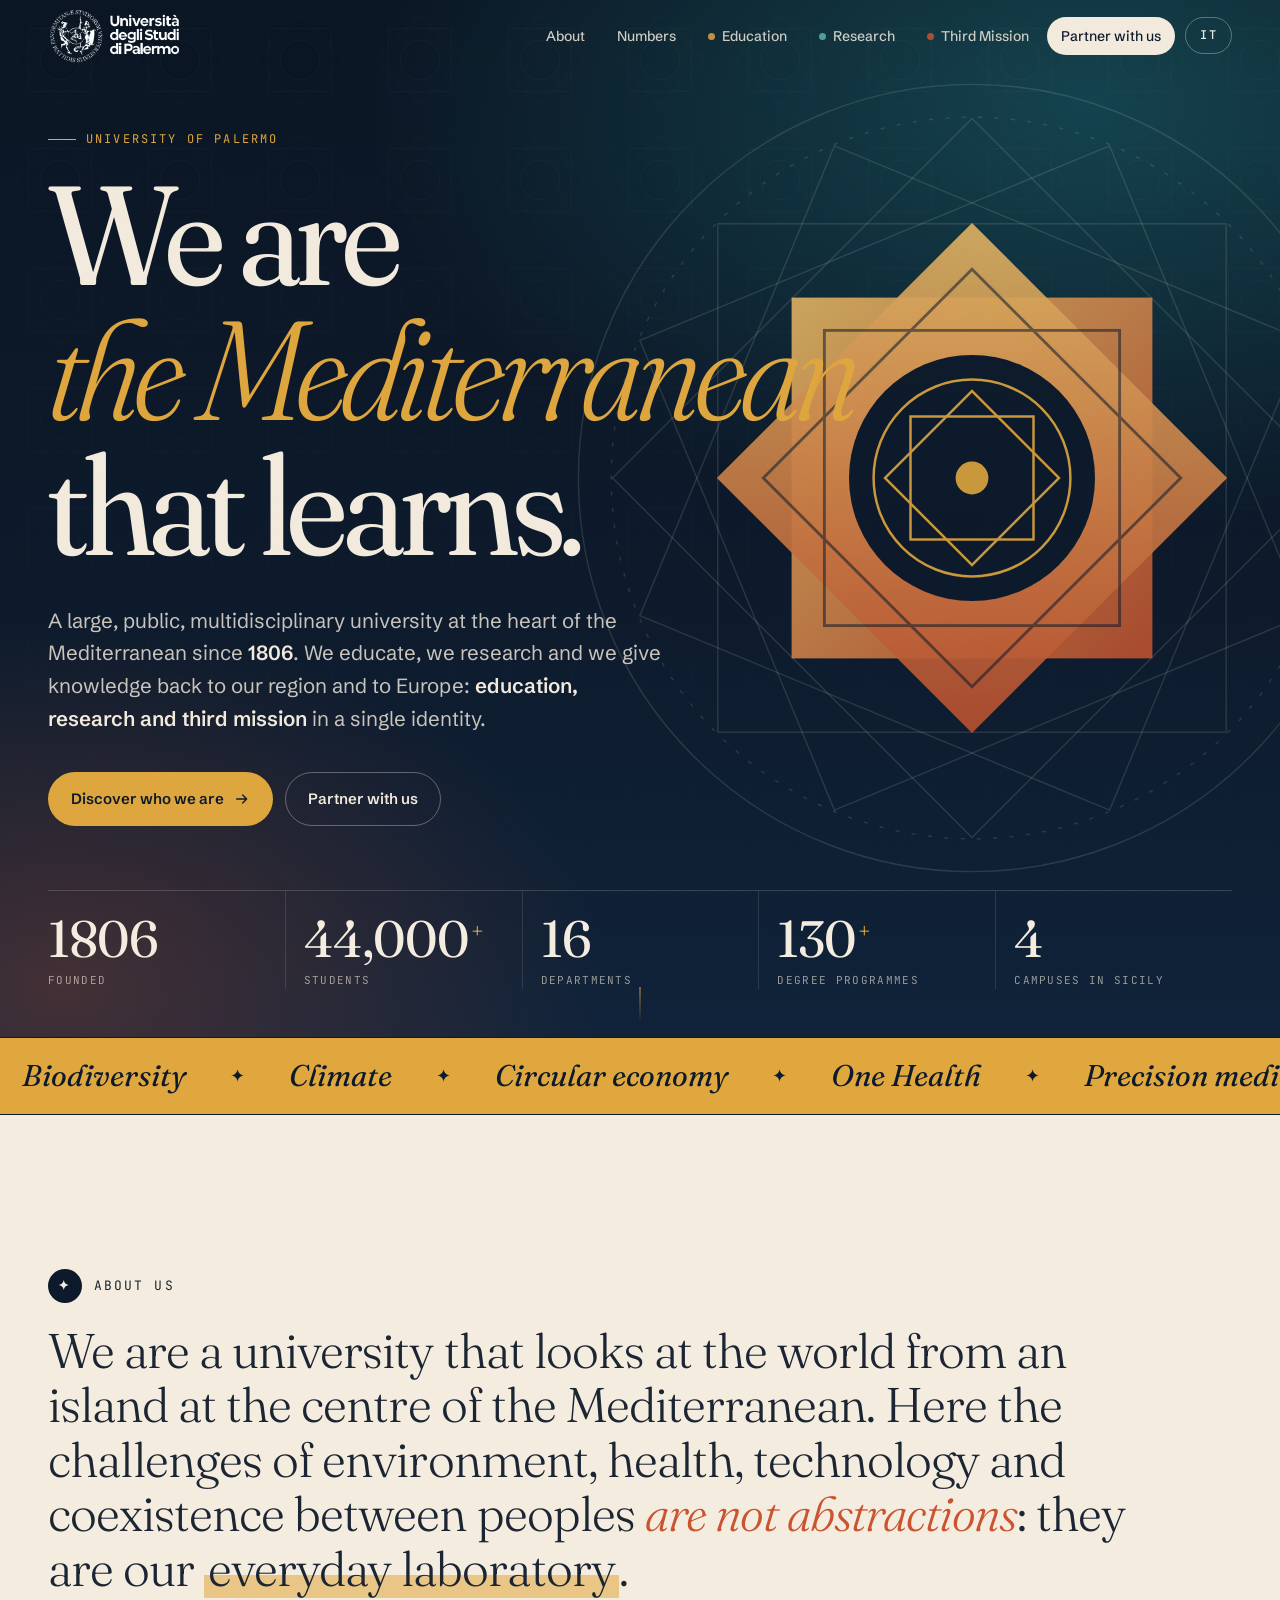
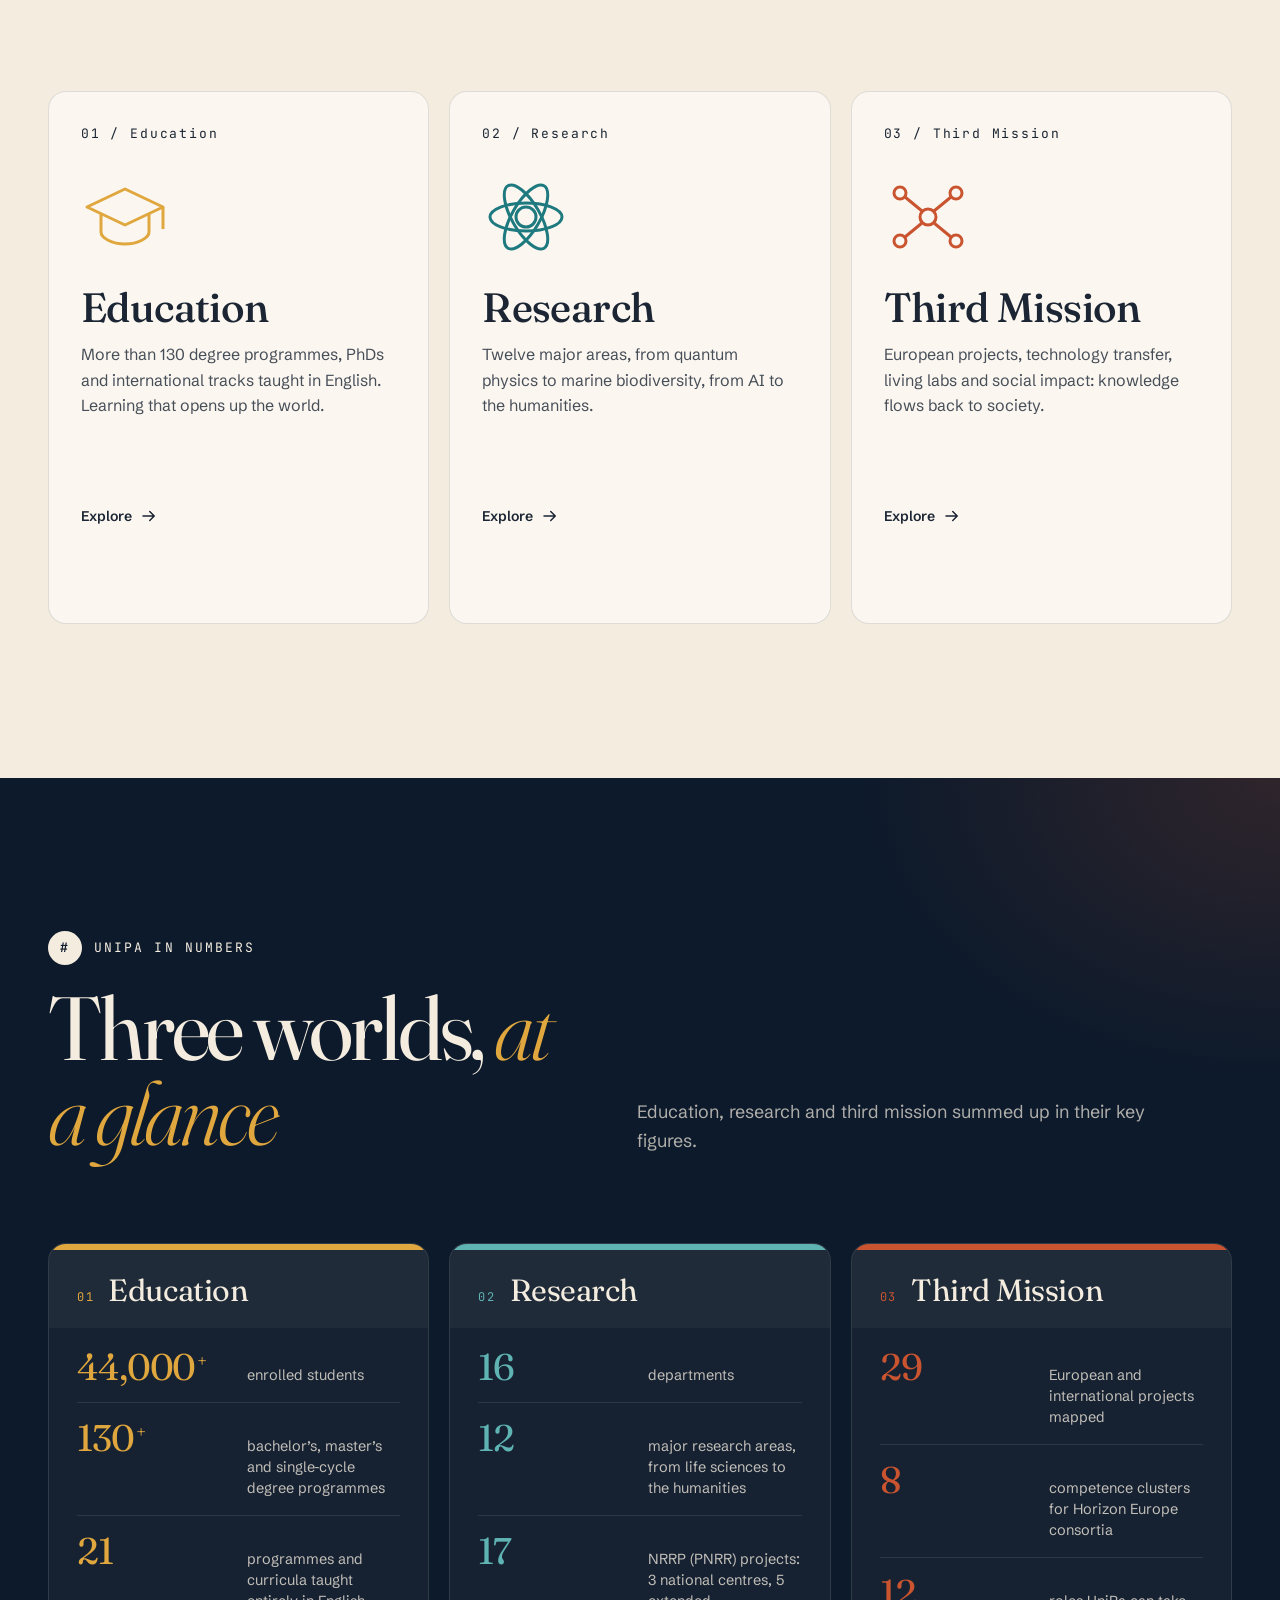
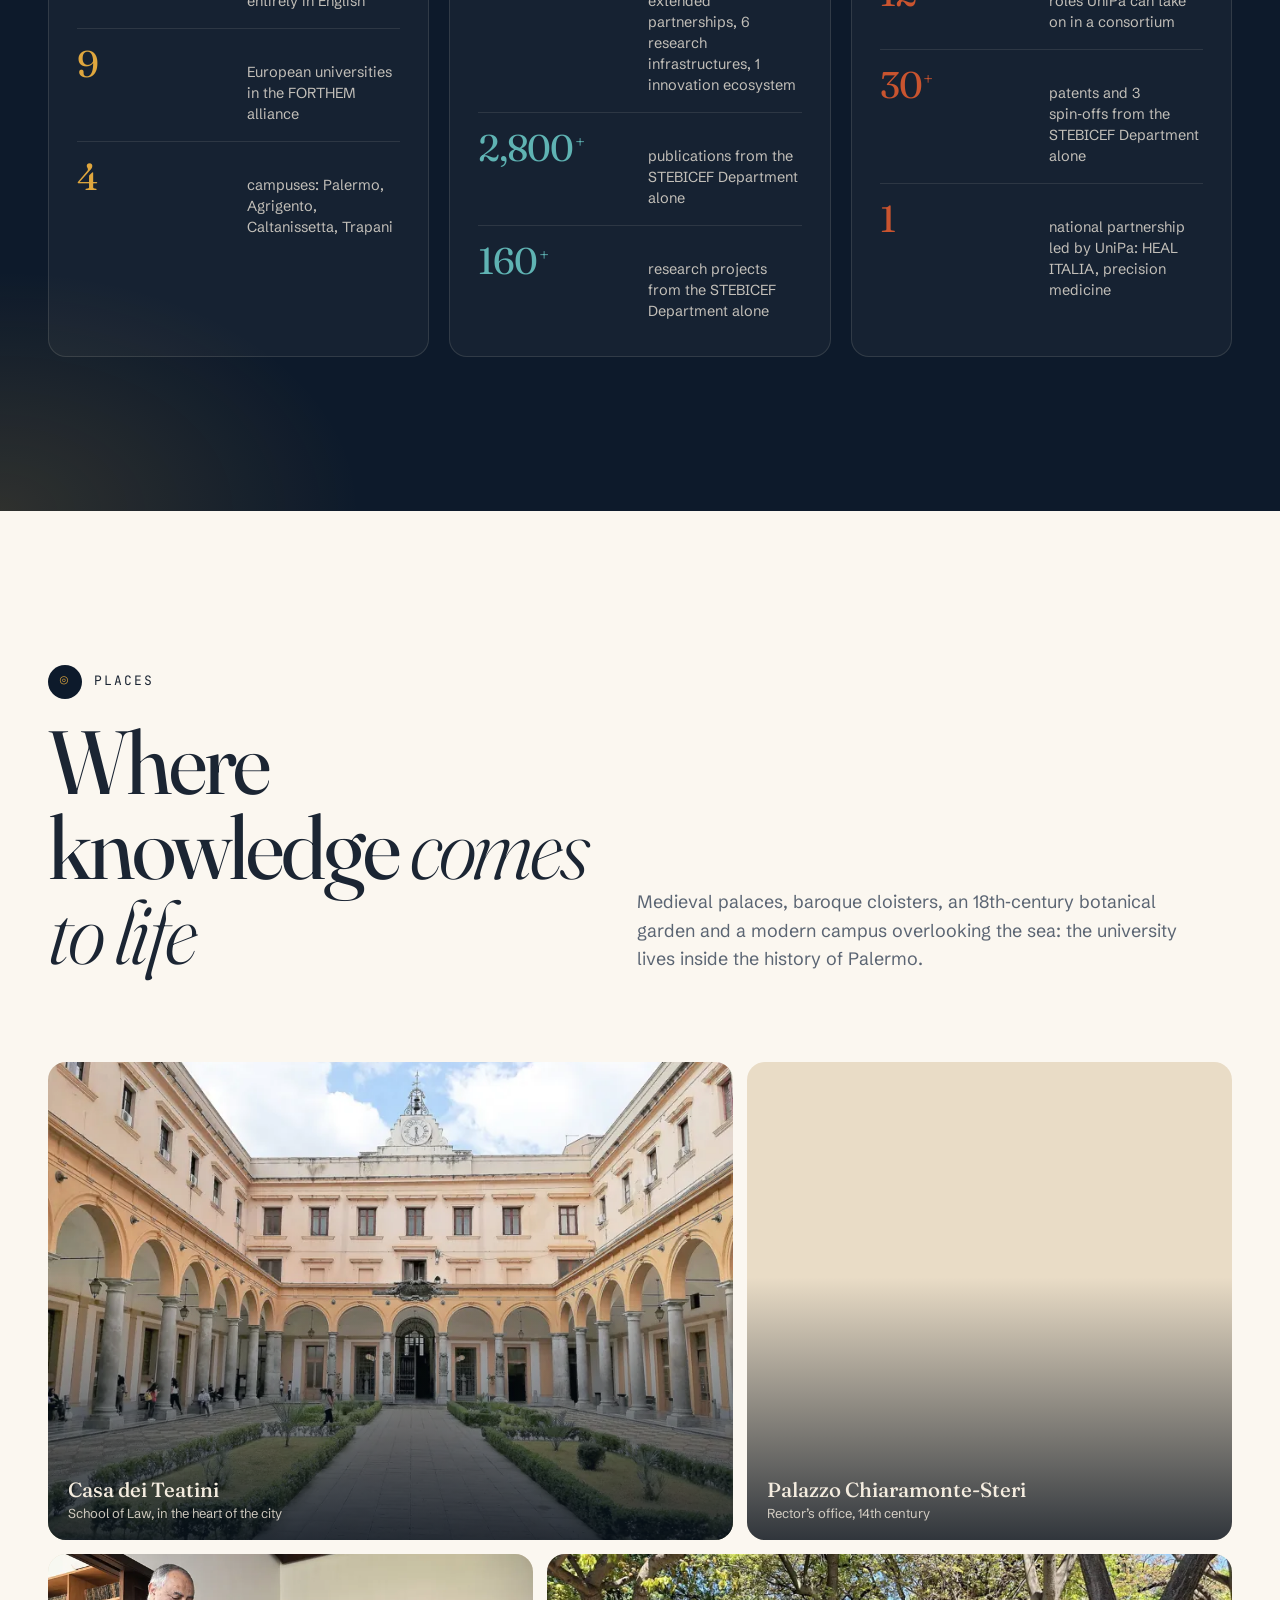
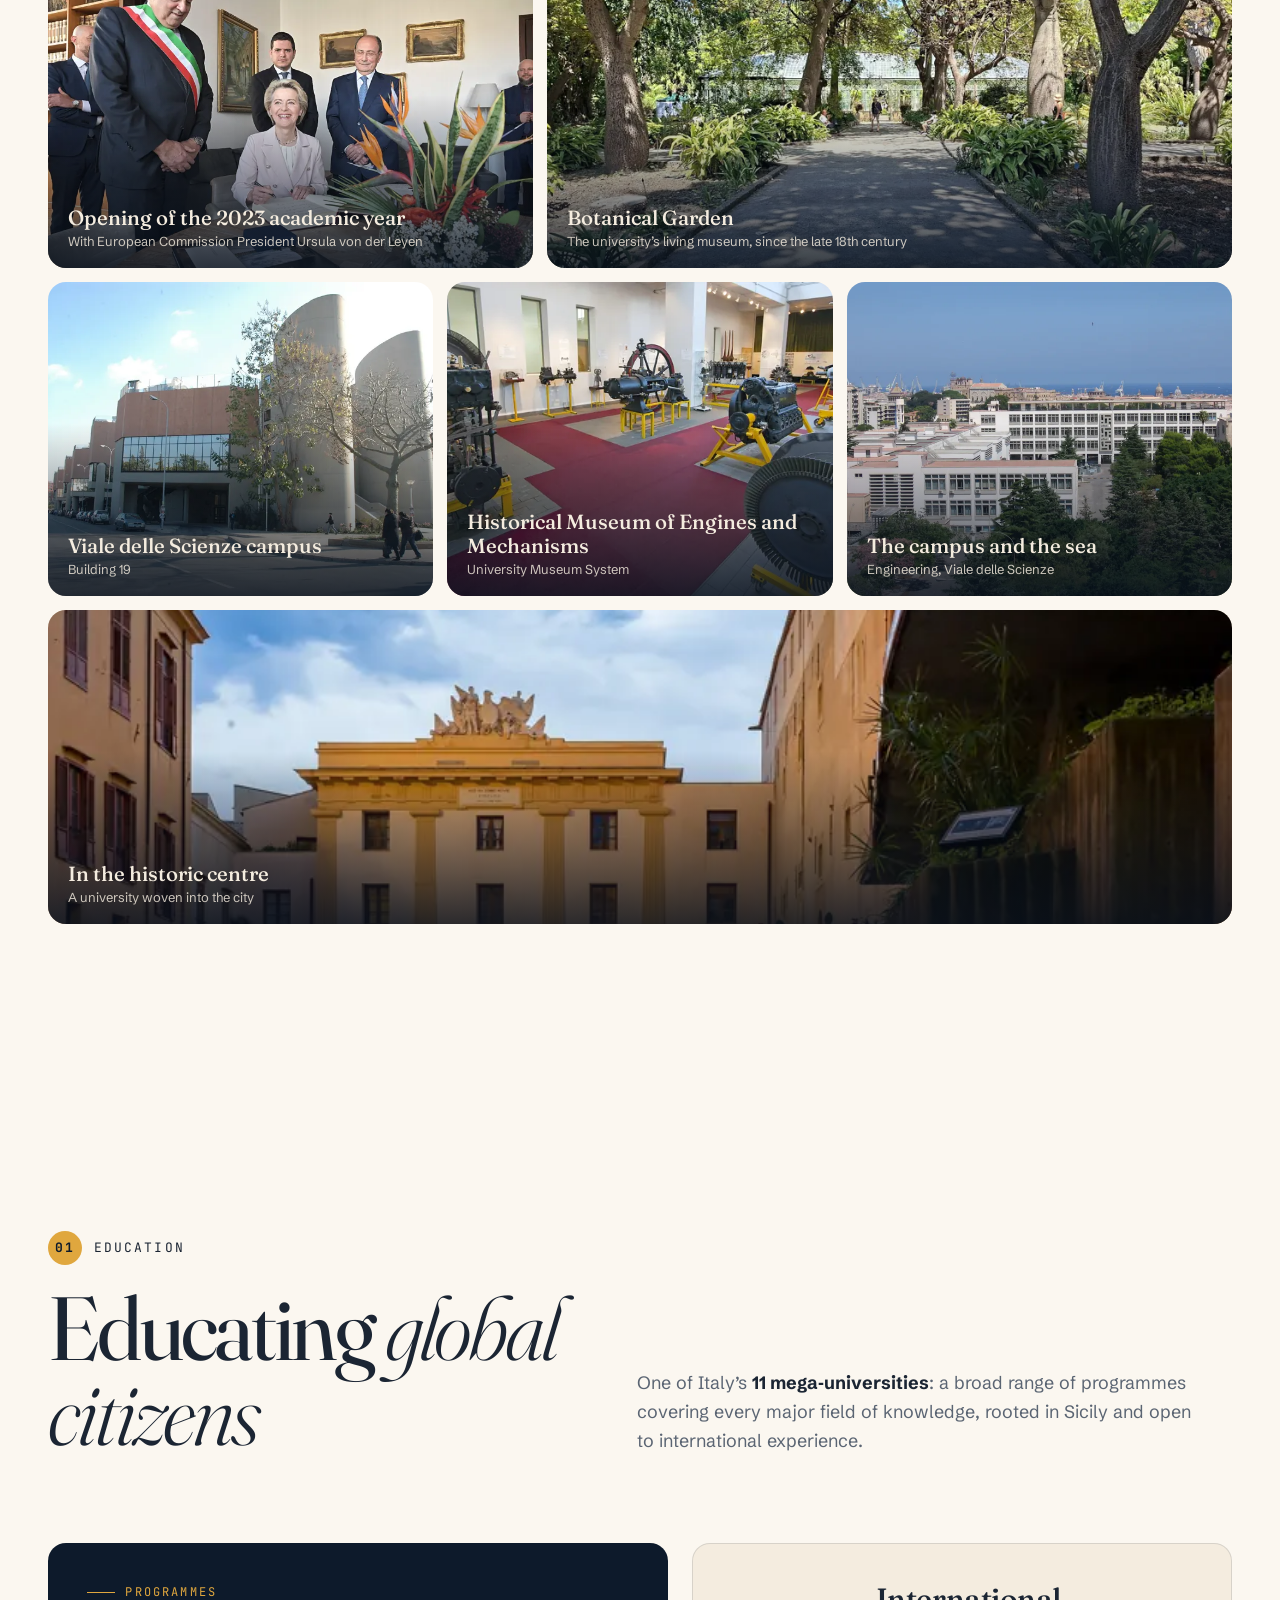
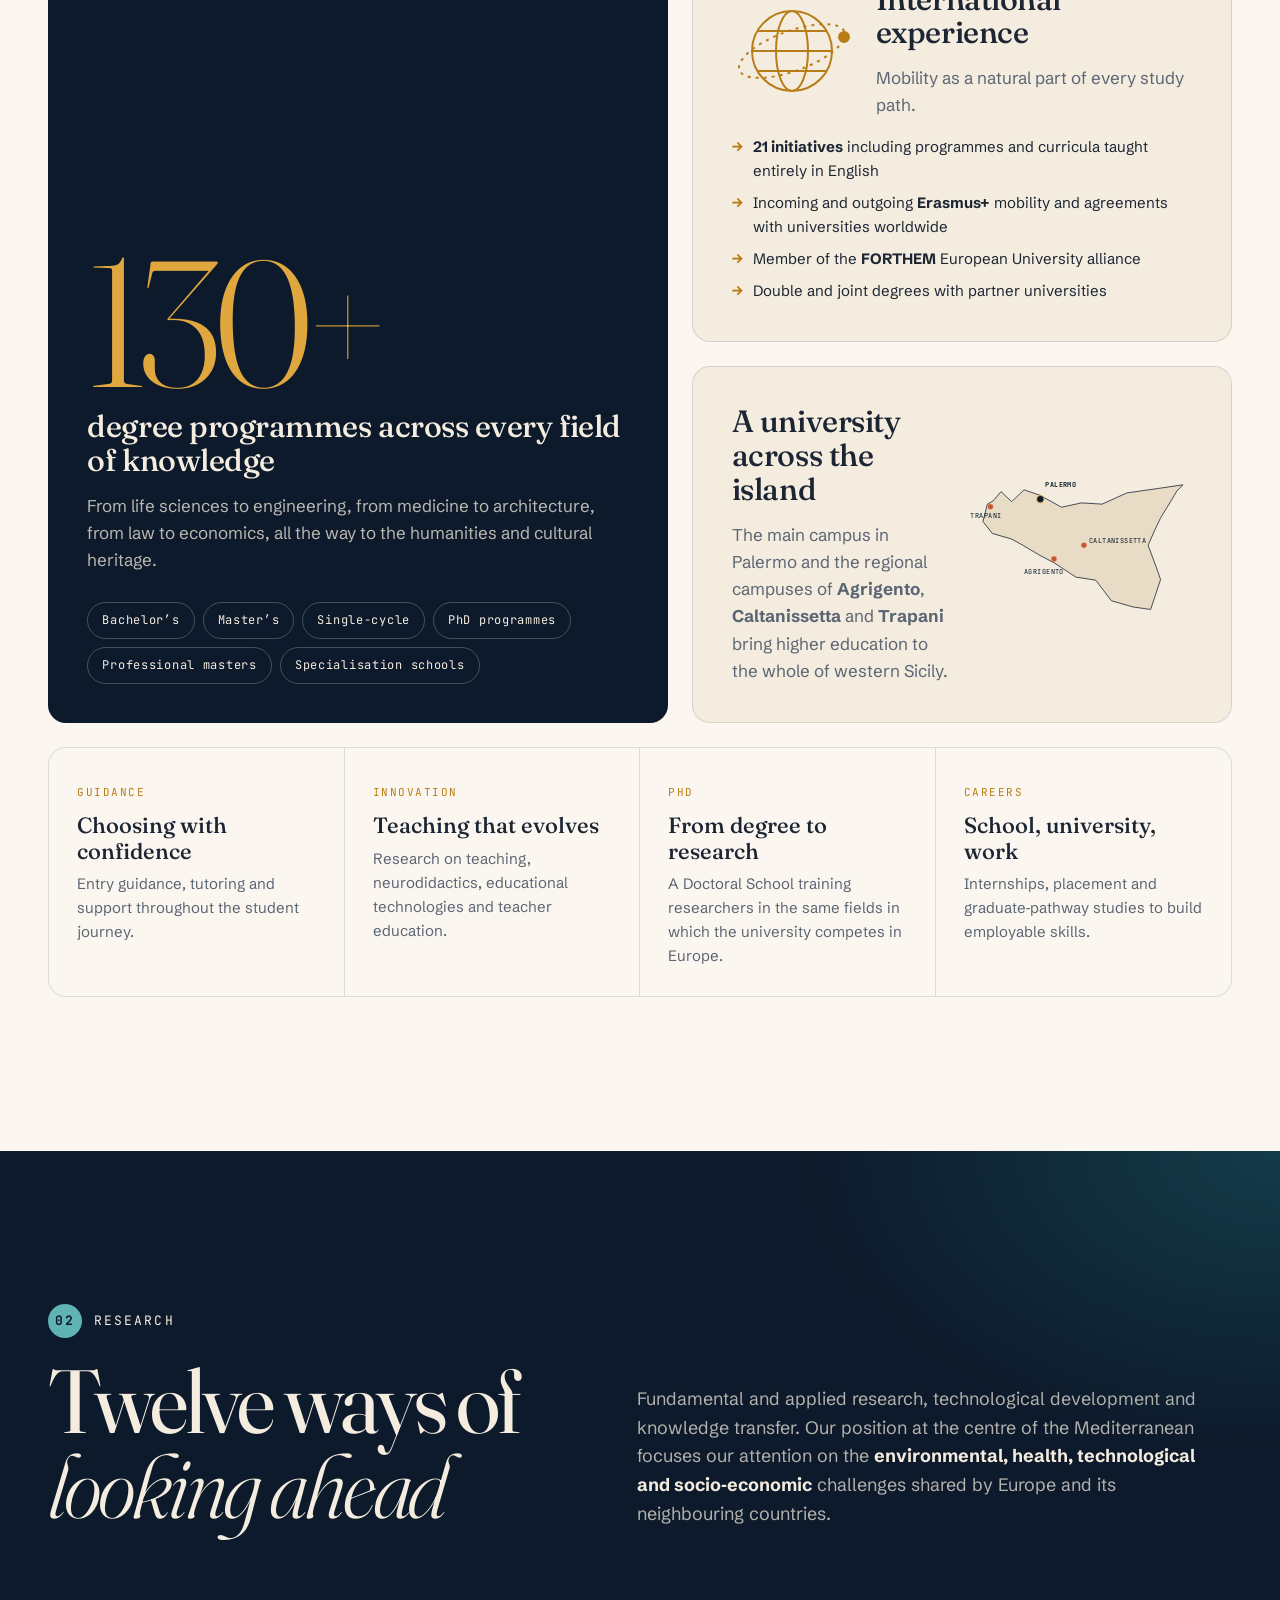
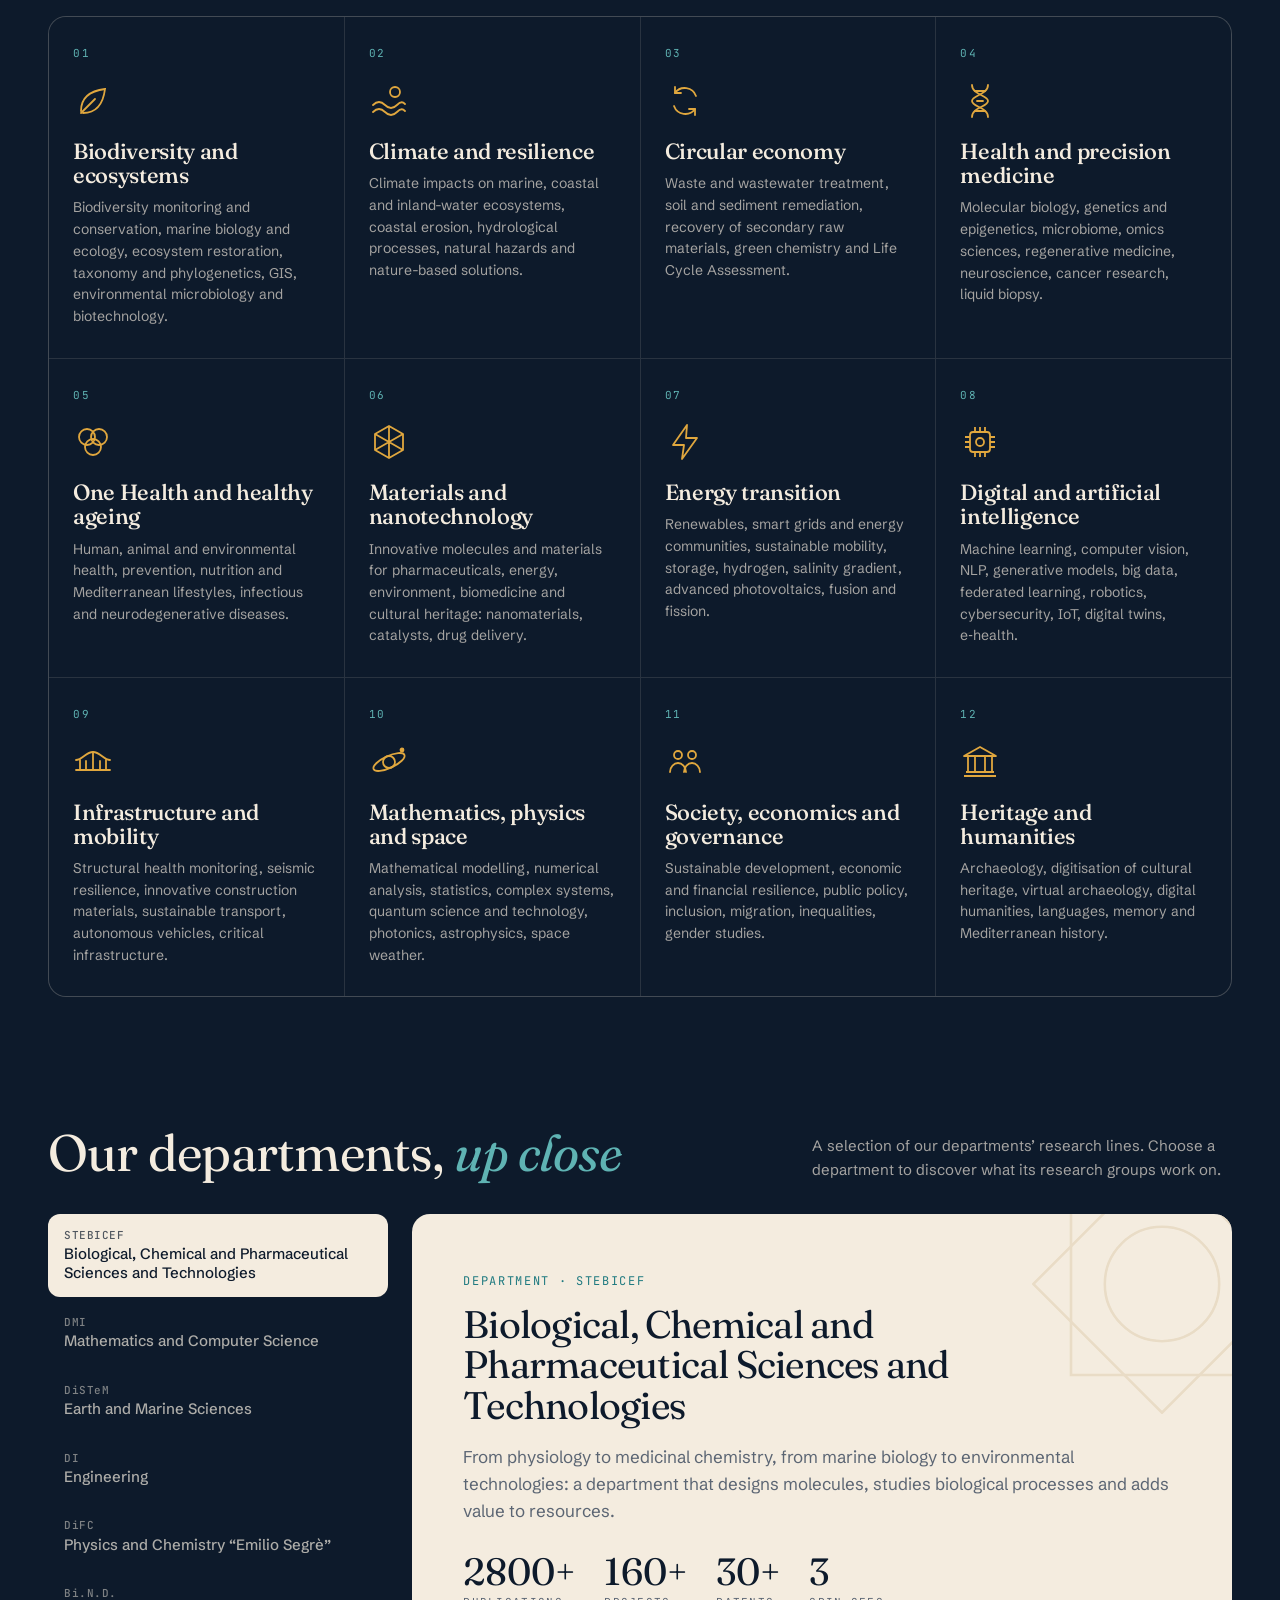
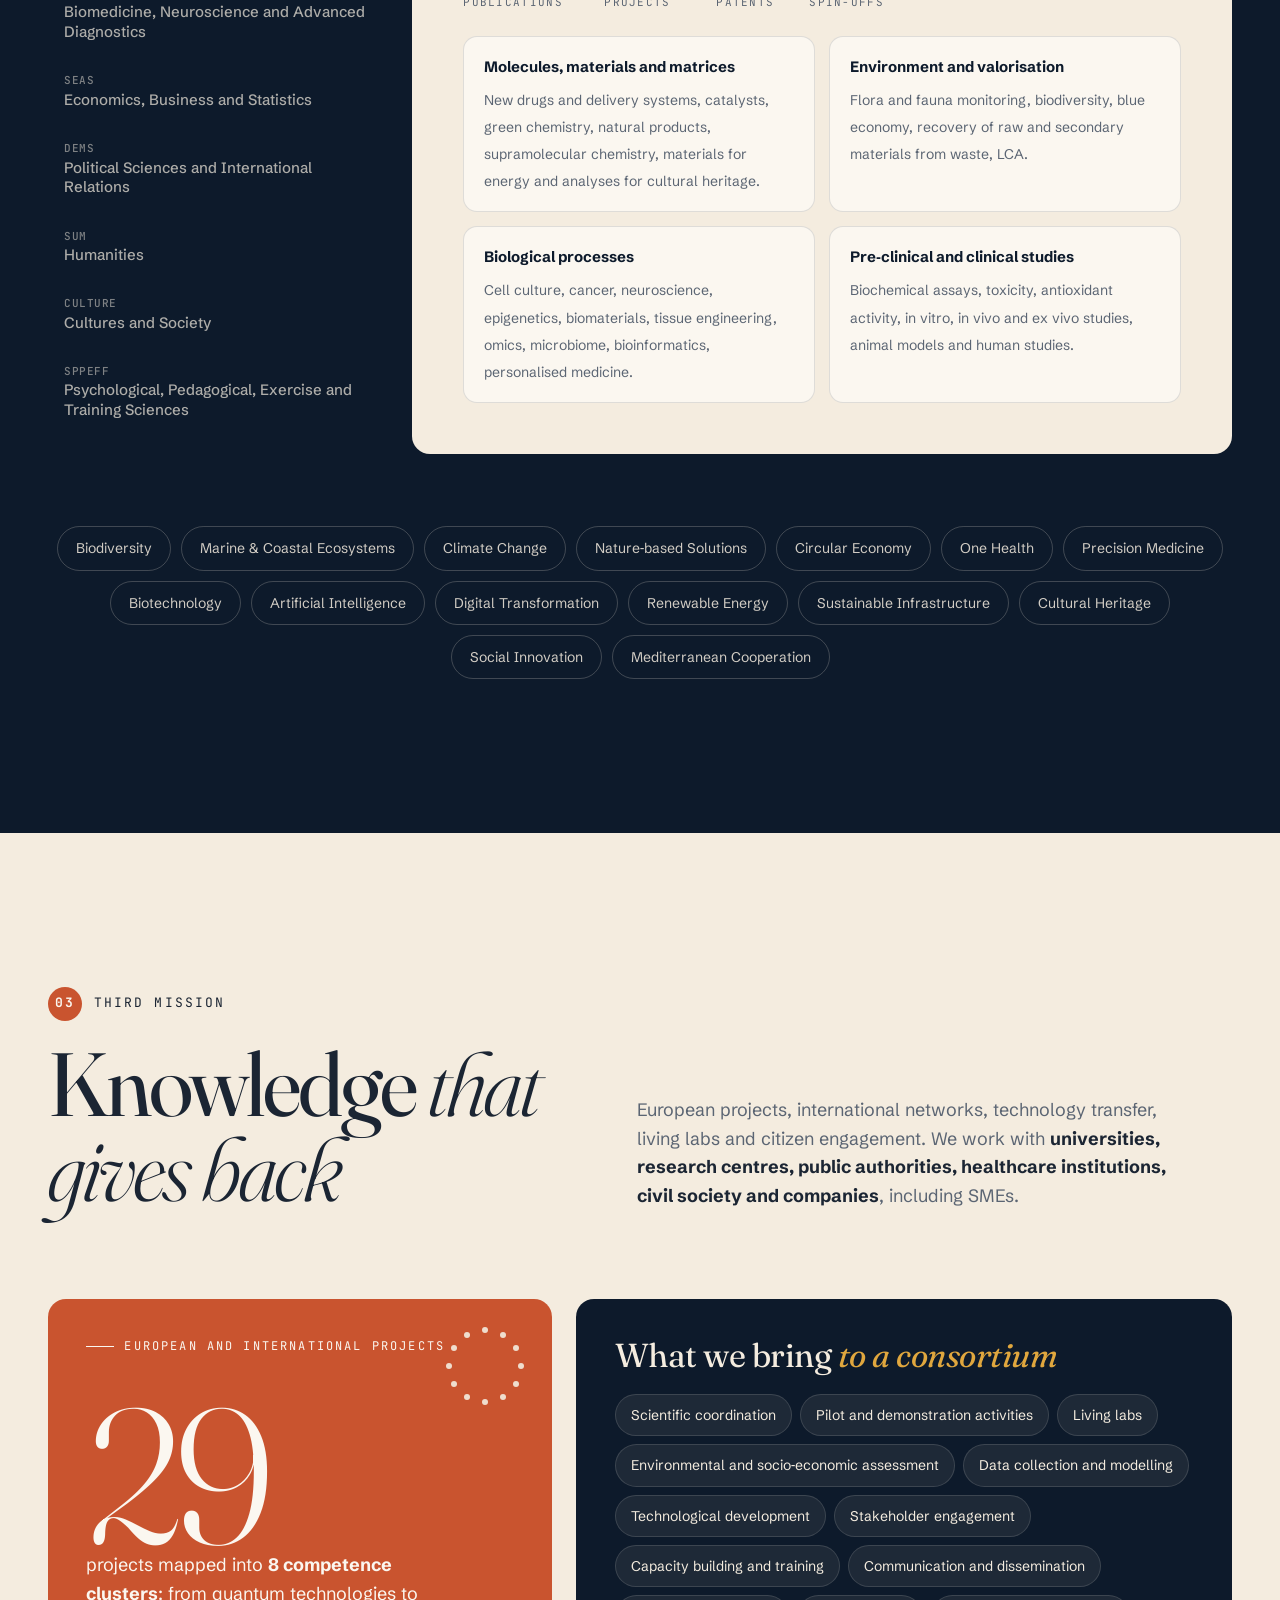
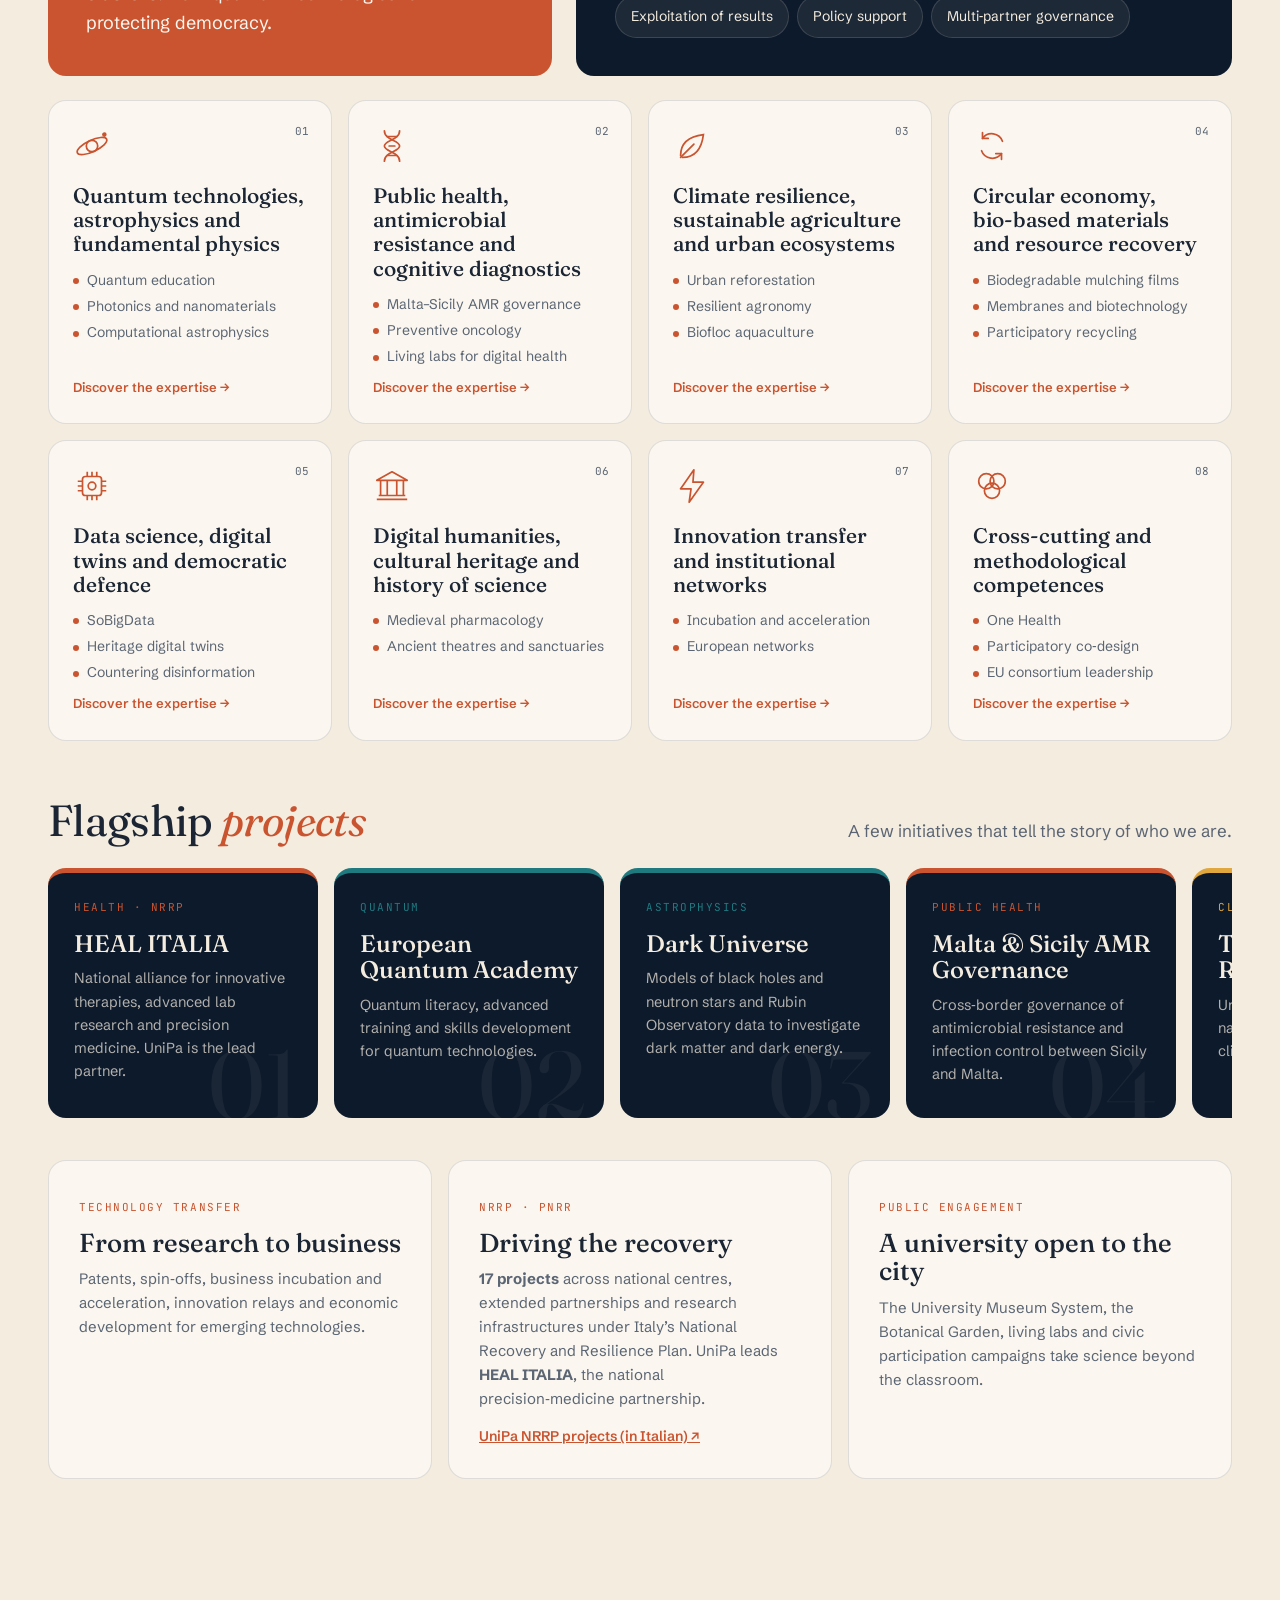
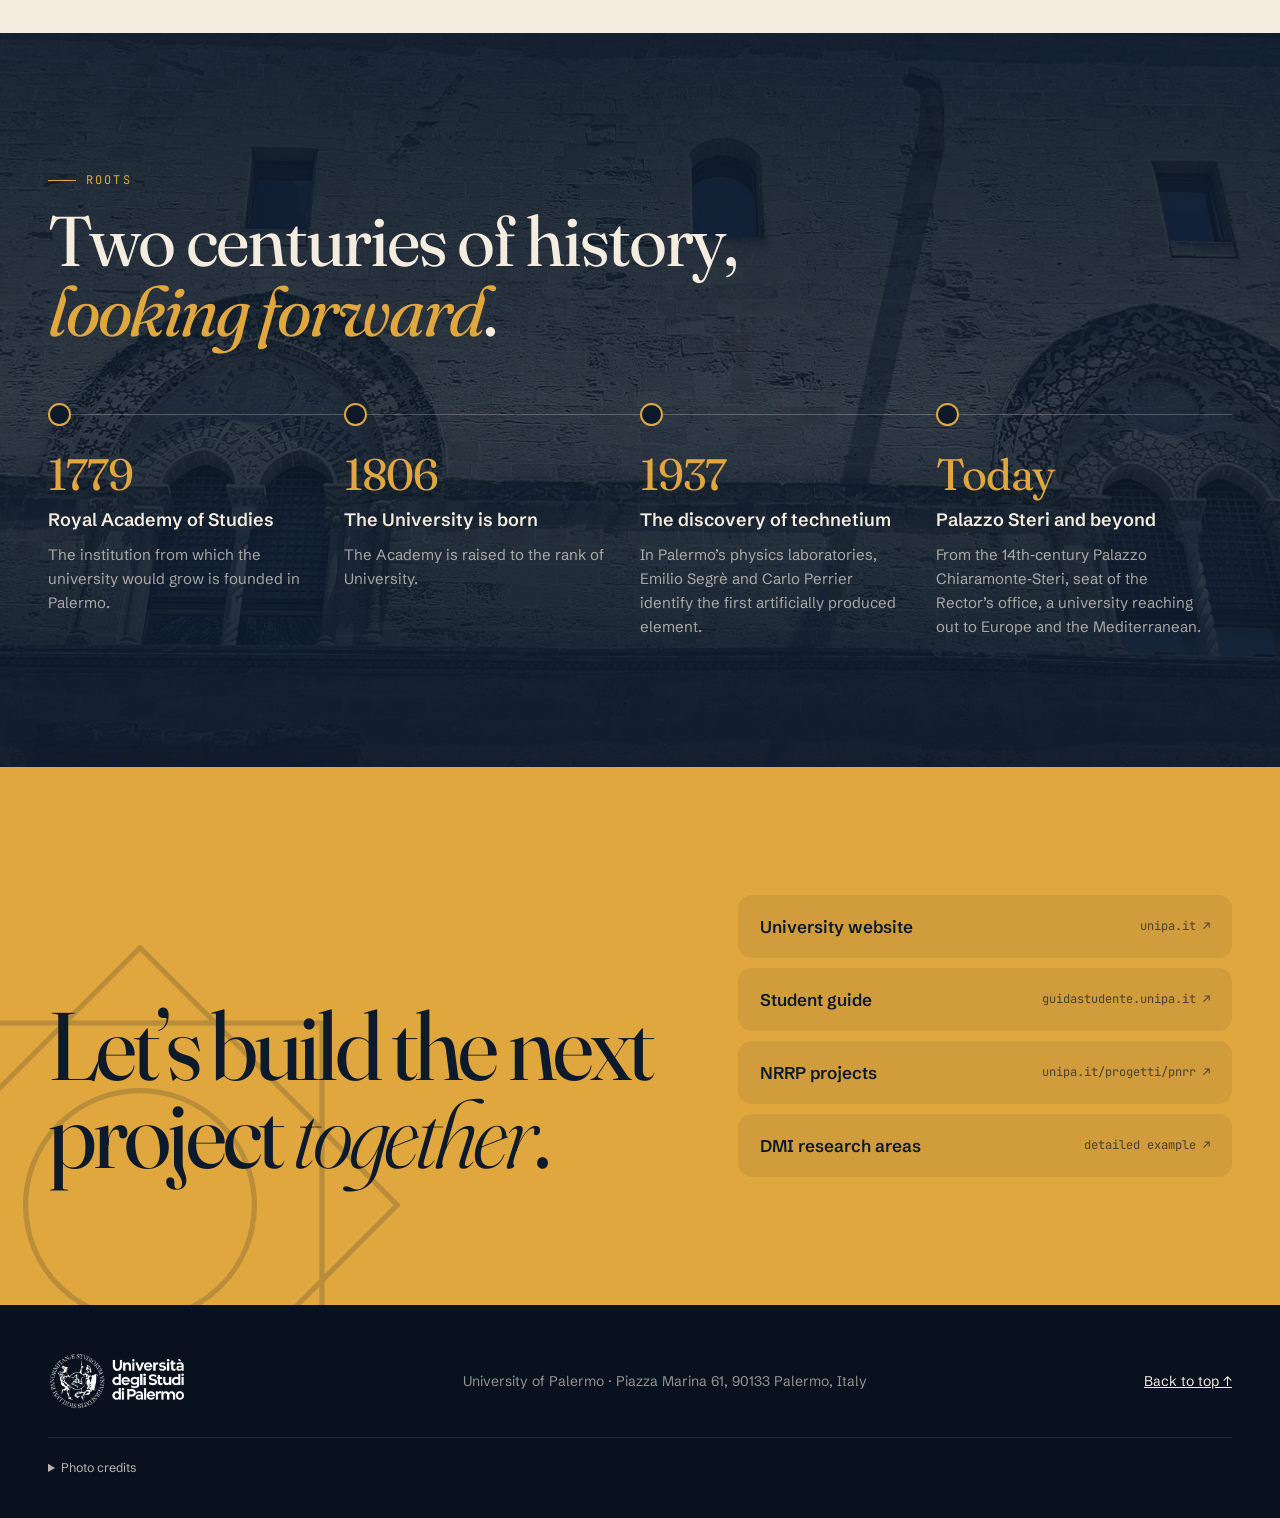
==== en/index.html @ d85ef5d5 "Galleria fotografica dei luoghi dell'ateneo (IT/EN) con crediti Co-Authored-By: Claude Opus 5.5 <nor" ====
<!DOCTYPE html>
<html lang="en">
<head>
  <meta charset="utf-8">
  <meta name="viewport" content="width=device-width, initial-scale=1, viewport-fit=cover">
  <title>UniPa — This is who we are · Education, Research, Third Mission</title>
  <meta name="description" content="University of Palermo: at the heart of the Mediterranean since 1806. Education, research and third mission of a large multidisciplinary European university.">
  <meta name="theme-color" content="#0d1a2b">
  <meta property="og:title" content="UniPa — This is who we are">
  <meta property="og:description" content="Education, Research and Third Mission at the University of Palermo. At the heart of the Mediterranean since 1806.">
  <meta property="og:type" content="website">
  <meta property="og:image" content="../assets/og-image.png">
  <link rel="icon" href="../assets/favicon.svg" type="image/svg+xml">
  <link rel="preconnect" href="https://fonts.googleapis.com">
  <link rel="preconnect" href="https://fonts.gstatic.com" crossorigin>
  <link href="https://fonts.googleapis.com/css2?family=Fraunces:ital,opsz,wght,SOFT,WONK@0,9..144,300..700,0..100,0..1;1,9..144,300..700,0..100,0..1&family=JetBrains+Mono:wght@400;700&family=Schibsted+Grotesk:wght@400;500;600;700&display=swap" rel="stylesheet">
  <link rel="stylesheet" href="../css/style.css">
  <link rel="alternate" hreflang="it" href="../">
</head>
<body>
<a class="skip" href="#main">Skip to content</a>
<div class="grain" aria-hidden="true"></div>

<!-- ===== SVG sprite ===== -->
<svg width="0" height="0" style="position:absolute" aria-hidden="true">
  <defs>
    <symbol id="star8" viewBox="-50 -50 100 100">
      <rect x="-35" y="-35" width="70" height="70" fill="none" stroke="currentColor" stroke-width="1"/>
      <rect x="-35" y="-35" width="70" height="70" fill="none" stroke="currentColor" stroke-width="1" transform="rotate(45)"/>
      <circle r="22" fill="none" stroke="currentColor" stroke-width="1"/>
    </symbol>
    <symbol id="arrow" viewBox="0 0 24 24"><path d="M4 12h15M13 6l6 6-6 6" fill="none" stroke="currentColor" stroke-width="2" stroke-linecap="round" stroke-linejoin="round"/></symbol>
    <symbol id="ext" viewBox="0 0 24 24"><path d="M7 17 17 7M9 7h8v8" fill="none" stroke="currentColor" stroke-width="2" stroke-linecap="round" stroke-linejoin="round"/></symbol>
    <!-- icone aree di ricerca -->
    <symbol id="i-bio" viewBox="0 0 40 40"><g fill="none" stroke="currentColor" stroke-width="1.8" stroke-linecap="round"><path d="M8 30c0-12 8-20 24-22-2 16-10 24-22 24"/><path d="M8 32 22 18"/></g></symbol>
    <symbol id="i-clima" viewBox="0 0 40 40"><g fill="none" stroke="currentColor" stroke-width="1.8" stroke-linecap="round"><path d="M4 24c4-4 8-4 12 0s8 4 12 0 6-3 8-1"/><path d="M4 31c4-4 8-4 12 0s8 4 12 0 6-3 8-1"/><circle cx="26" cy="11" r="5"/></g></symbol>
    <symbol id="i-circ" viewBox="0 0 40 40"><g fill="none" stroke="currentColor" stroke-width="1.8" stroke-linecap="round" stroke-linejoin="round"><path d="M31 15A12 12 0 0 0 10 12"/><path d="M9 25a12 12 0 0 0 21 3"/><path d="M10 6v6h6M30 34v-6h-6"/></g></symbol>
    <symbol id="i-dna" viewBox="0 0 40 40"><g fill="none" stroke="currentColor" stroke-width="1.8" stroke-linecap="round"><path d="M12 4c0 10 16 10 16 16s-16 6-16 16"/><path d="M28 4c0 10-16 10-16 16s16 6 16 16"/><path d="M15 10h10M15 30h10M17 20h6"/></g></symbol>
    <symbol id="i-onehealth" viewBox="0 0 40 40"><g fill="none" stroke="currentColor" stroke-width="1.8"><circle cx="14" cy="15" r="8"/><circle cx="26" cy="15" r="8"/><circle cx="20" cy="25" r="8"/></g></symbol>
    <symbol id="i-mat" viewBox="0 0 40 40"><g fill="none" stroke="currentColor" stroke-width="1.8" stroke-linejoin="round"><path d="M20 4 34 12v16L20 36 6 28V12z"/><path d="M20 4v32M6 12l28 16M34 12 6 28"/></g></symbol>
    <symbol id="i-energy" viewBox="0 0 40 40"><path d="M22 3 8 23h11l-2 14 15-21H21z" fill="none" stroke="currentColor" stroke-width="1.8" stroke-linejoin="round"/></symbol>
    <symbol id="i-ai" viewBox="0 0 40 40"><g fill="none" stroke="currentColor" stroke-width="1.8"><rect x="10" y="10" width="20" height="20" rx="3"/><path d="M15 10V5M20 10V5M25 10V5M15 35v-5M20 35v-5M25 35v-5M10 15H5M10 20H5M10 25H5M35 15h-5M35 20h-5M35 25h-5"/><circle cx="20" cy="20" r="4"/></g></symbol>
    <symbol id="i-infra" viewBox="0 0 40 40"><g fill="none" stroke="currentColor" stroke-width="1.8" stroke-linecap="round"><path d="M3 28h34M7 28V18M33 28V18"/><path d="M3 18c6 0 10-8 17-8s11 8 17 8"/><path d="M13 28v-9M20 28V10M27 28v-9"/></g></symbol>
    <symbol id="i-space" viewBox="0 0 40 40"><g fill="none" stroke="currentColor" stroke-width="1.8"><circle cx="20" cy="20" r="6"/><ellipse cx="20" cy="20" rx="17" ry="6" transform="rotate(-25 20 20)"/><circle cx="33" cy="8" r="1.5" fill="currentColor"/></g></symbol>
    <symbol id="i-soc" viewBox="0 0 40 40"><g fill="none" stroke="currentColor" stroke-width="1.8" stroke-linecap="round"><circle cx="13" cy="13" r="4"/><circle cx="27" cy="13" r="4"/><path d="M5 30c0-5 4-9 8-9s8 4 8 9M19 30c0-5 4-9 8-9s8 4 8 9"/></g></symbol>
    <symbol id="i-heritage" viewBox="0 0 40 40"><g fill="none" stroke="currentColor" stroke-width="1.8" stroke-linejoin="round"><path d="M4 14 20 5l16 9z"/><path d="M8 14v16M15 14v16M25 14v16M32 14v16M4 34h32M6 30h28"/></g></symbol>
  </defs>
</svg>

<!-- ===== HEADER ===== -->
<header class="site-header" id="top">
  <nav class="wrap nav" aria-label="Main navigation">
    <a class="brand" href="#top" aria-label="University of Palermo — back to top">
      <img class="brand-logo" src="../assets/logo-unipa-white.png" alt="Università degli Studi di Palermo" width="219" height="89">
    </a>
    <button class="nav-toggle" aria-label="Open menu" aria-expanded="false" aria-controls="menu"><span></span><span></span><span></span></button>
    <ul class="nav-links" id="menu">
      <li><a href="#about">About</a></li>
      <li><a href="#numbers">Numbers</a></li>
      <li><a href="#education"><span class="dot" style="background:var(--ocra)"></span>Education</a></li>
      <li><a href="#research"><span class="dot" style="background:var(--mare-light)"></span>Research</a></li>
      <li><a href="#third-mission"><span class="dot" style="background:var(--terra)"></span>Third Mission</a></li>
      <li><a href="#contact">Partner with us</a></li>
      <li><a class="lang" href="../" hreflang="it" lang="it" aria-label="Versione italiana">IT</a></li>
    </ul>
  </nav>
</header>

<main id="main">

<!-- ===== HERO ===== -->
<section class="hero" aria-label="Introduction">
  <div class="hero-pattern" aria-hidden="true">
    <svg preserveAspectRatio="xMidYMid slice">
      <defs>
        <pattern id="tile" width="120" height="120" patternUnits="userSpaceOnUse">
          <g transform="translate(60 60) scale(.9)" color="rgba(244,236,223,.07)"><use href="#star8" x="-50" y="-50" width="100" height="100"/></g>
        </pattern>
        <linearGradient id="fadeMask" x1="0" y1="0" x2="0" y2="1"><stop offset="0" stop-color="#fff" stop-opacity=".9"/><stop offset="1" stop-color="#fff" stop-opacity="0"/></linearGradient>
        <mask id="m"><rect width="100%" height="100%" fill="url(#fadeMask)"/></mask>
      </defs>
      <rect width="100%" height="100%" fill="url(#tile)" mask="url(#m)"/>
    </svg>
  </div>

  <svg class="hero-star" viewBox="-100 -100 200 200" aria-hidden="true">
    <defs>
      <linearGradient id="gOcra" x1="0" y1="0" x2="1" y2="1"><stop offset="0" stop-color="#f3c066"/><stop offset="1" stop-color="#c9542f"/></linearGradient>
    </defs>
    <g class="spin-rev" fill="none" stroke="rgba(244,236,223,.14)" stroke-width=".35">
      <circle r="96"/><circle r="88" stroke-dasharray="1 3"/>
      <g id="petals">
        <rect x="-62" y="-62" width="124" height="124"/>
        <rect x="-62" y="-62" width="124" height="124" transform="rotate(22.5)"/>
        <rect x="-62" y="-62" width="124" height="124" transform="rotate(45)"/>
        <rect x="-62" y="-62" width="124" height="124" transform="rotate(67.5)"/>
      </g>
    </g>
    <g class="spin">
      <rect x="-44" y="-44" width="88" height="88" fill="url(#gOcra)" opacity=".92"/>
      <rect x="-44" y="-44" width="88" height="88" fill="url(#gOcra)" opacity=".92" transform="rotate(45)"/>
      <g fill="none" stroke="#0d1a2b" stroke-width=".7" opacity=".55">
        <rect x="-36" y="-36" width="72" height="72"/><rect x="-36" y="-36" width="72" height="72" transform="rotate(45)"/>
      </g>
      <circle r="30" fill="#0d1a2b"/>
      <g fill="none" stroke="#e0a73e" stroke-width=".6">
        <circle r="24"/>
        <rect x="-15" y="-15" width="30" height="30"/><rect x="-15" y="-15" width="30" height="30" transform="rotate(45)"/>
      </g>
      <circle r="4" fill="#e0a73e"/>
    </g>
  </svg>

  <div class="wrap hero-inner">
    <span class="eyebrow fade-up">University of Palermo</span>
    <h1>
      <span class="line"><span>We are</span></span>
      <span class="line"><span><em>the Mediterranean</em></span></span>
      <span class="line"><span>that learns.</span></span>
    </h1>
    <p class="hero-lead fade-up d1">A large, public, multidisciplinary university at the heart of the Mediterranean since <strong>1806</strong>. We educate, we research and we give knowledge back to our region and to Europe: <strong>education, research and third mission</strong> in a single identity.</p>
    <div class="hero-ctas fade-up d2">
      <a class="btn btn-primary" href="#about">Discover who we are <svg><use href="#arrow"/></svg></a>
      <a class="btn btn-ghost" href="#contact">Partner with us</a>
    </div>

    <div class="hero-stats fade-up d3" role="list">
      <div role="listitem"><div class="stat-num" data-count="1806" data-plain>1806</div><div class="stat-label">Founded</div></div>
      <div role="listitem"><div class="stat-num"><span data-count="44000">44,000</span><sup>+</sup></div><div class="stat-label">Students</div></div>
      <div role="listitem"><div class="stat-num" data-count="16">16</div><div class="stat-label">Departments</div></div>
      <div role="listitem"><div class="stat-num"><span data-count="130">130</span><sup>+</sup></div><div class="stat-label">Degree programmes</div></div>
      <div role="listitem"><div class="stat-num" data-count="4">4</div><div class="stat-label">Campuses in Sicily</div></div>
    </div>
  </div>
  <div class="scroll-cue" aria-hidden="true"></div>
</section>

<div class="marquee" aria-hidden="true">
  <div class="marquee-track">
    <span>Biodiversity</span><span>Climate</span><span>Circular economy</span><span>One Health</span><span>Precision medicine</span><span>Artificial intelligence</span><span>Quantum technologies</span><span>Energy</span><span>Cultural heritage</span><span>Euro‑Mediterranean cooperation</span>
    <span>Biodiversity</span><span>Climate</span><span>Circular economy</span><span>One Health</span><span>Precision medicine</span><span>Artificial intelligence</span><span>Quantum technologies</span><span>Energy</span><span>Cultural heritage</span><span>Euro‑Mediterranean cooperation</span>
  </div>
</div>

<!-- ===== CHI SIAMO / MANIFESTO ===== -->
<section class="section manifesto" id="about">
  <div class="wrap">
    <div class="section-num reveal"><b style="background:var(--ink);color:var(--tufo)">✦</b> About us</div>
    <p class="manifesto-quote reveal">We are a university that looks at the world from an island at the centre of the Mediterranean. Here the challenges of environment, health, technology and coexistence between peoples <em>are not abstractions</em>: they are our <span class="hl">everyday laboratory</span>.</p>

    <div class="pillars stagger">
      <a class="pillar didattica reveal" href="#education" style="--i:0">
        <span class="pillar-idx">01 / Education</span>
        <svg class="pillar-icon" viewBox="0 0 88 88" aria-hidden="true"><g fill="none" stroke="currentColor" stroke-width="3" stroke-linejoin="round"><path d="M44 16 6 34l38 18 38-18z"/><path d="M20 41v18c0 6 11 12 24 12s24-6 24-12V41"/><path d="M82 34v22"/></g></svg>
        <h3>Education</h3>
        <p>More than 130 degree programmes, PhDs and international tracks taught in English. Learning that opens up the world.</p>
        <span class="pillar-go">Explore <svg><use href="#arrow"/></svg></span>
      </a>
      <a class="pillar ricerca reveal" href="#research" style="--i:1">
        <span class="pillar-idx">02 / Research</span>
        <svg class="pillar-icon" viewBox="0 0 88 88" aria-hidden="true"><g fill="none" stroke="currentColor" stroke-width="3"><circle cx="44" cy="44" r="10"/><ellipse cx="44" cy="44" rx="36" ry="14"/><ellipse cx="44" cy="44" rx="36" ry="14" transform="rotate(60 44 44)"/><ellipse cx="44" cy="44" rx="36" ry="14" transform="rotate(120 44 44)"/></g></svg>
        <h3>Research</h3>
        <p>Twelve major areas, from quantum physics to marine biodiversity, from AI to the humanities.</p>
        <span class="pillar-go">Explore <svg><use href="#arrow"/></svg></span>
      </a>
      <a class="pillar terza reveal" href="#third-mission" style="--i:2">
        <span class="pillar-idx">03 / Third Mission</span>
        <svg class="pillar-icon" viewBox="0 0 88 88" aria-hidden="true"><g fill="none" stroke="currentColor" stroke-width="3" stroke-linecap="round"><circle cx="44" cy="44" r="8"/><circle cx="16" cy="20" r="6"/><circle cx="72" cy="20" r="6"/><circle cx="16" cy="68" r="6"/><circle cx="72" cy="68" r="6"/><path d="M21 24l17 14M67 24 50 38M21 64l17-14M67 64 50 50"/></g></svg>
        <h3>Third Mission</h3>
        <p>European projects, technology transfer, living labs and social impact: knowledge flows back to society.</p>
        <span class="pillar-go">Explore <svg><use href="#arrow"/></svg></span>
      </a>
    </div>
  </div>
</section>


<!-- ===== NUMBERS AT A GLANCE ===== -->
<section class="section numeri-sec" id="numbers" aria-labelledby="numeri-title">
  <div class="wrap">
    <div class="section-head">
      <div>
        <div class="section-num reveal"><b>#</b> UniPa in numbers</div>
        <h2 class="reveal" id="numeri-title">Three worlds, <em>at a glance</em></h2>
      </div>
      <p class="section-intro reveal">Education, research and third mission summed up in their key figures.</p>
    </div>

    <div class="num-grid">
      <article class="num-col did reveal" style="--i:0">
        <header><span class="num-idx">01</span><h3>Education</h3></header>
        <dl>
          <div><dt><span data-count="44000">44,000</span><i>+</i></dt><dd>enrolled students</dd></div>
          <div><dt><span data-count="130">130</span><i>+</i></dt><dd>bachelor’s, master’s and single‑cycle degree programmes</dd></div>
          <div><dt data-count="21">21</dt><dd>programmes and curricula taught entirely in English</dd></div>
          <div><dt data-count="9">9</dt><dd>European universities in the FORTHEM alliance</dd></div>
          <div><dt data-count="4">4</dt><dd>campuses: Palermo, Agrigento, Caltanissetta, Trapani</dd></div>
        </dl>
      </article>

      <article class="num-col ric reveal" style="--i:1">
        <header><span class="num-idx">02</span><h3>Research</h3></header>
        <dl>
          <div><dt data-count="16">16</dt><dd>departments</dd></div>
          <div><dt data-count="12">12</dt><dd>major research areas, from life sciences to the humanities</dd></div>
          <div><dt data-count="17">17</dt><dd>NRRP (PNRR) projects: 3 national centres, 5 extended partnerships, 6 research infrastructures, 1 innovation ecosystem</dd></div>
          <div><dt><span data-count="2800">2,800</span><i>+</i></dt><dd>publications from the STEBICEF Department alone</dd></div>
          <div><dt><span data-count="160">160</span><i>+</i></dt><dd>research projects from the STEBICEF Department alone</dd></div>
        </dl>
      </article>

      <article class="num-col tm reveal" style="--i:2">
        <header><span class="num-idx">03</span><h3>Third Mission</h3></header>
        <dl>
          <div><dt data-count="29">29</dt><dd>European and international projects mapped</dd></div>
          <div><dt data-count="8">8</dt><dd>competence clusters for Horizon Europe consortia</dd></div>
          <div><dt data-count="12">12</dt><dd>roles UniPa can take on in a consortium</dd></div>
          <div><dt><span data-count="30">30</span><i>+</i></dt><dd>patents and 3 spin‑offs from the STEBICEF Department alone</dd></div>
          <div><dt data-count="1">1</dt><dd>national partnership led by UniPa: HEAL ITALIA, precision medicine</dd></div>
        </dl>
      </article>
    </div>
  </div>
</section>


<!-- ===== LUOGHI / GALLERY ===== -->
<section class="section places" id="places" aria-label="Photo gallery of the university">
  <div class="wrap">
    <div class="section-head">
      <div>
        <div class="section-num reveal"><b>◎</b> Places</div>
        <h2 class="reveal">Where knowledge <em>comes to life</em></h2>
      </div>
      <p class="section-intro reveal">Medieval palaces, baroque cloisters, an 18th‑century botanical garden and a modern campus overlooking the sea: the university lives inside the history of Palermo.</p>
    </div>
    <div class="ph-grid">
      <figure class="ph ph-teatini reveal" style="--i:0">
        <img src="../assets/img/teatini-800.webp" srcset="../assets/img/teatini-800.webp 800w, ../assets/img/teatini-1600.webp 1600w" sizes="(max-width: 700px) 100vw, 50vw" alt="Casa dei Teatini — School of Law, in the heart of the city" loading="lazy" decoding="async" width="1920" height="1440">
        <figcaption><b>Casa dei Teatini</b><span>School of Law, in the heart of the city</span></figcaption>
      </figure>
      <figure class="ph ph-steri reveal" style="--i:1">
        <img src="../assets/img/steri-800.webp" srcset="../assets/img/steri-800.webp 800w, ../assets/img/steri-1600.webp 1600w" sizes="(max-width: 700px) 100vw, 50vw" alt="Palazzo Chiaramonte‑Steri — Rector’s office, 14th century" loading="lazy" decoding="async" width="1920" height="885">
        <figcaption><b>Palazzo Chiaramonte‑Steri</b><span>Rector’s office, 14th century</span></figcaption>
      </figure>
      <figure class="ph ph-inaugurazione reveal" style="--i:2">
        <img src="../assets/img/inaugurazione-800.webp" srcset="../assets/img/inaugurazione-800.webp 800w, ../assets/img/inaugurazione-1600.webp 1600w" sizes="(max-width: 700px) 100vw, 50vw" alt="Opening of the 2023 academic year — With European Commission President Ursula von der Leyen" loading="lazy" decoding="async" width="1920" height="1280">
        <figcaption><b>Opening of the 2023 academic year</b><span>With European Commission President Ursula von der Leyen</span></figcaption>
      </figure>
      <figure class="ph ph-orto reveal" style="--i:3">
        <img src="../assets/img/orto-800.webp" srcset="../assets/img/orto-800.webp 800w, ../assets/img/orto-1600.webp 1600w" sizes="(max-width: 700px) 100vw, 50vw" alt="Botanical Garden — The university’s living museum, since the late 18th century" loading="lazy" decoding="async" width="1920" height="885">
        <figcaption><b>Botanical Garden</b><span>The university’s living museum, since the late 18th century</span></figcaption>
      </figure>
      <figure class="ph ph-edificio19 reveal" style="--i:0">
        <img src="../assets/img/edificio19-800.webp" srcset="../assets/img/edificio19-800.webp 800w, ../assets/img/edificio19-1600.webp 1600w" sizes="(max-width: 700px) 100vw, 50vw" alt="Viale delle Scienze campus — Building 19" loading="lazy" decoding="async" width="1920" height="1277">
        <figcaption><b>Viale delle Scienze campus</b><span>Building 19</span></figcaption>
      </figure>
      <figure class="ph ph-motori reveal" style="--i:1">
        <img src="../assets/img/motori-800.webp" srcset="../assets/img/motori-800.webp 800w, ../assets/img/motori-1600.webp 1600w" sizes="(max-width: 700px) 100vw, 50vw" alt="Historical Museum of Engines and Mechanisms — University Museum System" loading="lazy" decoding="async" width="1920" height="1078">
        <figcaption><b>Historical Museum of Engines and Mechanisms</b><span>University Museum System</span></figcaption>
      </figure>
      <figure class="ph ph-campus reveal" style="--i:2">
        <img src="../assets/img/campus-800.webp" srcset="../assets/img/campus-800.webp 800w, ../assets/img/campus-1600.webp 1600w" sizes="(max-width: 700px) 100vw, 50vw" alt="The campus and the sea — Engineering, Viale delle Scienze" loading="lazy" decoding="async" width="1600" height="1200">
        <figcaption><b>The campus and the sea</b><span>Engineering, Viale delle Scienze</span></figcaption>
      </figure>
      <figure class="ph ph-cortile reveal" style="--i:3">
        <img src="../assets/img/cortile-800.webp" srcset="../assets/img/cortile-800.webp 800w, ../assets/img/cortile-1600.webp 1600w" sizes="(max-width: 700px) 100vw, 50vw" alt="In the historic centre — A university woven into the city" loading="lazy" decoding="async" width="1920" height="1439">
        <figcaption><b>In the historic centre</b><span>A university woven into the city</span></figcaption>
      </figure>
    </div>
  </div>
</section>

<!-- ===== EDUCATION ===== -->
<section class="section didattica-sec" id="education">
  <div class="wrap">
    <div class="section-head">
      <div>
        <div class="section-num reveal"><b>01</b> Education</div>
        <h2 class="reveal">Educating <em>global citizens</em></h2>
      </div>
      <p class="section-intro reveal">One of Italy’s <strong>11 mega‑universities</strong>: a broad range of programmes covering every major field of knowledge, rooted in Sicily and open to international experience.</p>
    </div>

    <div class="did-grid">
      <article class="did-card did-big reveal">
        <span class="eyebrow">Programmes</span>
        <div class="big-num"><span data-count="130">130</span>+</div>
        <h3>degree programmes across every field of knowledge</h3>
        <p>From life sciences to engineering, from medicine to architecture, from law to economics, all the way to the humanities and cultural heritage.</p>
        <div class="levels">
          <span>Bachelor’s</span><span>Master’s</span><span>Single‑cycle</span><span>PhD programmes</span><span>Professional masters</span><span>Specialisation schools</span>
        </div>
      </article>

      <article class="did-card reveal">
        <div class="intl">
          <svg class="intl-globe" viewBox="0 0 120 120" aria-hidden="true">
            <g fill="none" stroke="currentColor" stroke-width="2">
              <circle cx="60" cy="60" r="40"/>
              <ellipse cx="60" cy="60" rx="16" ry="40"/>
              <path d="M20 60h80M26 40h68M26 80h68"/>
              <g class="orbit"><ellipse cx="60" cy="60" rx="56" ry="20" stroke-dasharray="3 5" transform="rotate(-20 60 60)"/><circle cx="112" cy="46" r="5" fill="currentColor"/></g>
            </g>
          </svg>
          <div>
            <h3>International experience</h3>
            <p>Mobility as a natural part of every study path.</p>
          </div>
        </div>
        <ul class="intl-list">
          <li><span><b>21 initiatives</b> including programmes and curricula taught entirely in English</span></li>
          <li><span>Incoming and outgoing <b>Erasmus+</b> mobility and agreements with universities worldwide</span></li>
          <li><span>Member of the <b>FORTHEM</b> European University alliance</span></li>
          <li><span>Double and joint degrees with partner universities</span></li>
        </ul>
      </article>

      <article class="did-card reveal">
        <div class="poli">
          <div>
            <h3>A university across the island</h3>
            <p>The main campus in Palermo and the regional campuses of <b>Agrigento</b>, <b>Caltanissetta</b> and <b>Trapani</b> bring higher education to the whole of western Sicily.</p>
          </div>
          <svg class="sicily" viewBox="0 0 360 245" role="img" aria-label="Map of Sicily showing UniPa campuses: Palermo, Trapani, Agrigento, Caltanissetta">
            <path class="island" d="M345,27 L304,33 L255,40 L215,58 L182,56 L150,63 L116,44 L90,35 L70,54 L53,38 L40,53 L31,58 L24,86 L39,105 L70,114 L88,124 L115,140 L138,152 L173,175 L205,180 L230,213 L265,223 L293,227 L309,179 L302,159 L289,124 L300,99 L309,80 L325,54 L335,37 Z"/>
            <g class="pin main"><circle class="halo" cx="116" cy="50" r="7"/><circle class="core" cx="116" cy="50" r="5"/><text x="124" y="30" font-weight="700">PALERMO</text></g>
            <g class="pin"><circle class="halo" cx="36" cy="62" r="5"/><circle class="core" cx="36" cy="62" r="4"/><text x="4" y="80">TRAPANI</text></g>
            <g class="pin"><circle class="halo" cx="138" cy="146" r="5"/><circle class="core" cx="138" cy="146" r="4"/><text x="90" y="170">AGRIGENTO</text></g>
            <g class="pin"><circle class="halo" cx="186" cy="124" r="5"/><circle class="core" cx="186" cy="124" r="4"/><text x="194" y="120">CALTANISSETTA</text></g>
          </svg>
        </div>
      </article>
    </div>

    <div class="did-strip reveal">
      <div><span class="k">Guidance</span><h4>Choosing with confidence</h4><p>Entry guidance, tutoring and support throughout the student journey.</p></div>
      <div><span class="k">Innovation</span><h4>Teaching that evolves</h4><p>Research on teaching, neurodidactics, educational technologies and teacher education.</p></div>
      <div><span class="k">PhD</span><h4>From degree to research</h4><p>A Doctoral School training researchers in the same fields in which the university competes in Europe.</p></div>
      <div><span class="k">Careers</span><h4>School, university, work</h4><p>Internships, placement and graduate‑pathway studies to build employable skills.</p></div>
    </div>
  </div>
</section>

<!-- ===== RESEARCH ===== -->
<section class="section ricerca-sec" id="research">
  <div class="wrap">
    <div class="section-head">
      <div>
        <div class="section-num reveal"><b>02</b> Research</div>
        <h2 class="reveal">Twelve ways of <em>looking ahead</em></h2>
      </div>
      <p class="section-intro reveal">Fundamental and applied research, technological development and knowledge transfer. Our position at the centre of the Mediterranean focuses our attention on the <strong>environmental, health, technological and socio‑economic</strong> challenges shared by Europe and its neighbouring countries.</p>
    </div>

    <div class="areas stagger" id="areas"></div>

    <!-- Departments -->
    <div class="depts" id="departments">
      <div class="depts-head reveal">
        <h3>Our departments, <em>up close</em></h3>
        <p>A selection of our departments’ research lines. Choose a department to discover what its research groups work on.</p>
      </div>
      <div class="explorer reveal">
        <div class="dept-tabs" role="tablist" aria-label="Departments" id="deptTabs"></div>
        <div class="dept-panel" role="tabpanel" id="deptPanel" tabindex="0" aria-live="polite"></div>
      </div>
    </div>

    <div class="keywords reveal" aria-label="Keywords">
      <span>Biodiversity</span><span>Marine &amp; Coastal Ecosystems</span><span>Climate Change</span><span>Nature‑based Solutions</span><span>Circular Economy</span><span>One Health</span><span>Precision Medicine</span><span>Biotechnology</span><span>Artificial Intelligence</span><span>Digital Transformation</span><span>Renewable Energy</span><span>Sustainable Infrastructure</span><span>Cultural Heritage</span><span>Social Innovation</span><span>Mediterranean Cooperation</span>
    </div>
  </div>
</section>

<!-- ===== THIRD MISSION ===== -->
<section class="section terza-sec" id="third-mission">
  <div class="wrap">
    <div class="section-head">
      <div>
        <div class="section-num reveal"><b>03</b> Third Mission</div>
        <h2 class="reveal">Knowledge <em>that gives back</em></h2>
      </div>
      <p class="section-intro reveal">European projects, international networks, technology transfer, living labs and citizen engagement. We work with <strong>universities, research centres, public authorities, healthcare institutions, civil society and companies</strong>, including SMEs.</p>
    </div>

    <div class="tm-hero">
      <div class="tm-count reveal">
        <svg class="eu" viewBox="0 0 90 90" aria-hidden="true"><g fill="#f4ecdf"><circle cx="45" cy="9" r="3"/><circle cx="63" cy="14" r="3"/><circle cx="76" cy="27" r="3"/><circle cx="81" cy="45" r="3"/><circle cx="76" cy="63" r="3"/><circle cx="63" cy="76" r="3"/><circle cx="45" cy="81" r="3"/><circle cx="27" cy="76" r="3"/><circle cx="14" cy="63" r="3"/><circle cx="9" cy="45" r="3"/><circle cx="14" cy="27" r="3"/><circle cx="27" cy="14" r="3"/></g></svg>
        <span class="eyebrow" style="color:var(--paper)">European and international projects</span>
        <div>
          <div class="big" data-count="29">29</div>
          <p>projects mapped into <b>8 competence clusters</b>: from quantum technologies to protecting democracy.</p>
        </div>
      </div>
      <div class="tm-roles reveal">
        <h3>What we bring <em>to a consortium</em></h3>
        <div class="roles">
          <span>Scientific coordination</span><span>Pilot and demonstration activities</span><span>Living labs</span><span>Environmental and socio‑economic assessment</span><span>Data collection and modelling</span><span>Technological development</span><span>Stakeholder engagement</span><span>Capacity building and training</span><span>Communication and dissemination</span><span>Exploitation of results</span><span>Policy support</span><span>Multi‑partner governance</span>
        </div>
      </div>
    </div>

    <div class="clusters stagger" id="clusters"></div>

    <div class="showcase">
      <div class="showcase-head reveal">
        <h3>Flagship <em>projects</em></h3>
        <p>A few initiatives that tell the story of who we are.</p>
      </div>
      <div class="showcase-track" id="showcase" tabindex="0" aria-label="Flagship projects, scroll horizontally"></div>
    </div>

    <div class="tm-pillars">
      <div class="tm-pill reveal">
        <span class="k">Technology transfer</span>
        <h4>From research to business</h4>
        <p>Patents, spin‑offs, business incubation and acceleration, innovation relays and economic development for emerging technologies.</p>
      </div>
      <div class="tm-pill reveal">
        <span class="k">NRRP · PNRR</span>
        <h4>Driving the recovery</h4>
        <p><b>17 projects</b> across national centres, extended partnerships and research infrastructures under Italy’s National Recovery and Resilience Plan. UniPa leads <b>HEAL ITALIA</b>, the national precision‑medicine partnership.</p>
        <a href="https://www.unipa.it/progetti/pnrr/" target="_blank" rel="noopener">UniPa NRRP projects (in Italian) ↗</a>
      </div>
      <div class="tm-pill reveal">
        <span class="k">Public engagement</span>
        <h4>A university open to the city</h4>
        <p>The University Museum System, the Botanical Garden, living labs and civic participation campaigns take science beyond the classroom.</p>
      </div>
    </div>
  </div>
</section>

<!-- ===== HERITAGE ===== -->
<section class="heritage" aria-labelledby="heritage-title">
  <div class="wrap">
    <span class="eyebrow reveal">Roots</span>
    <h2 class="reveal" id="heritage-title">Two centuries of history, <em>looking forward</em>.</h2>
    <div class="timeline stagger">
      <div class="tl reveal" style="--i:0"><div class="y">1779</div><h4>Royal Academy of Studies</h4><p>The institution from which the university would grow is founded in Palermo.</p></div>
      <div class="tl reveal" style="--i:1"><div class="y">1806</div><h4>The University is born</h4><p>The Academy is raised to the rank of University.</p></div>
      <div class="tl reveal" style="--i:2"><div class="y">1937</div><h4>The discovery of technetium</h4><p>In Palermo’s physics laboratories, Emilio Segrè and Carlo Perrier identify the first artificially produced element.</p></div>
      <div class="tl reveal" style="--i:3"><div class="y">Today</div><h4>Palazzo Steri and beyond</h4><p>From the 14th‑century Palazzo Chiaramonte‑Steri, seat of the Rector’s office, a university reaching out to Europe and the Mediterranean.</p></div>
    </div>
  </div>
</section>

<!-- ===== CTA ===== -->
<section class="cta" id="contact">
  <svg class="cta-star" viewBox="-50 -50 100 100" aria-hidden="true" color="#0d1a2b"><use href="#star8" x="-50" y="-50" width="100" height="100"/></svg>
  <div class="wrap cta-inner">
    <h2 class="reveal">Let’s build the next project <em>together</em>.</h2>
    <div class="cta-links reveal">
      <a href="https://www.unipa.it/" target="_blank" rel="noopener">University website <small>unipa.it ↗</small></a>
      <a href="https://guidastudente.unipa.it/" target="_blank" rel="noopener">Student guide <small>guidastudente.unipa.it ↗</small></a>
      <a href="https://www.unipa.it/progetti/pnrr/" target="_blank" rel="noopener">NRRP projects <small>unipa.it/progetti/pnrr ↗</small></a>
      <a href="https://www.unipa.it/dipartimenti/matematicaeinformatica/ricerca/aree.html" target="_blank" rel="noopener">DMI research areas <small>detailed example ↗</small></a>
    </div>
  </div>
</section>

</main>

<footer>
  <div class="wrap foot">
    <a class="brand" href="#top"><img class="brand-logo" src="../assets/logo-unipa-white.png" alt="Università degli Studi di Palermo" width="219" height="89"></a>
    <p>University of Palermo · Piazza Marina 61, 90133 Palermo, Italy</p>
    <p><a href="#top">Back to top ↑</a></p>
  </div>
  <div class="wrap credits">
    <details><summary>Photo credits</summary><ul><li>Casa dei Teatini: Effems, <a href="https://commons.wikimedia.org/wiki/File:SGT_14_09_2018_01.jpg" target="_blank" rel="noopener">CC BY-SA 4.0</a></li><li>Palazzo Chiaramonte‑Steri: Effems, <a href="https://commons.wikimedia.org/wiki/File:Palermo_-_Palazzo_Chiaramonte_-_2026-09-03_11-20-33_001.jpg" target="_blank" rel="noopener">CC BY-SA 4.0</a></li><li>Opening of the 2023 academic year: European Commission (Dati Bendo), <a href="https://commons.wikimedia.org/wiki/File:Opening_ceremony_of_the_academic_year_of_the_University_of_Palermo_-_P060320-504859.jpg" target="_blank" rel="noopener">CC BY 4.0</a></li><li>Botanical Garden: Effems, <a href="https://commons.wikimedia.org/wiki/File:Orto_botanico_(Palermo)_24_05_2026_40.jpg" target="_blank" rel="noopener">CC BY 4.0</a></li><li>Viale delle Scienze campus: Università degli Studi di Palermo, <a href="https://commons.wikimedia.org/wiki/File:Edificio_19_Unipa.jpg" target="_blank" rel="noopener">CC BY-SA 4.0</a></li><li>Historical Museum of Engines and Mechanisms: Museo Motori, <a href="https://commons.wikimedia.org/wiki/File:Museomotori_-_unipa.jpg" target="_blank" rel="noopener">CC BY-SA 4.0</a></li><li>The campus and the sea: Kemonia, <a href="https://commons.wikimedia.org/wiki/File:Facolt%C3%A0_di_Ingegneria_Palermo.JPG" target="_blank" rel="noopener">CC BY-SA 4.0</a></li><li>In the historic centre: Wolfgang Moroder.  

Feel free to use my photos, but please mention me as the author and send me a  message. 



This image is not in the public domain. Please respect the copyright protection. It may only be used according to the rules mentioned here. This specifically excludes use in social media, if applicable terms of the licenses listed here not appropriate.



Please do not upload an updated image here without consultation with the Author. The author would like to make corrections only at his own source. This ensures that the changes are preserved.Please if you think that any changes should be required, please inform the author.Otherwise you can upload a new image with a new name. Please use one of the templates derivative or extract., <a href="https://commons.wikimedia.org/wiki/File:Universit%C3%A1_degli_Studi_Palermo.jpg" target="_blank" rel="noopener">CC BY-SA 3.0</a></li></ul><p>via Wikimedia Commons</p></details>
  </div>
</footer>

<dialog class="cluster-dialog" id="clusterDialog" aria-labelledby="dlgTitle">
  <div class="dlg-head"><span class="emoji" id="dlgEmoji"></span><h3 id="dlgTitle"></h3><button class="dlg-close" id="dlgClose" aria-label="Close">×</button></div>
  <div class="dlg-body" id="dlgBody"></div>
</dialog>

<script src="../js/data.en.js"></script>
<script src="../js/main.js"></script>
</body>
</html>
---- css/style.css ----
/* =========================================================
   UniPa — Noi siamo questi
   Palette: notte mediterranea, tufo, ocra maiolica, terracotta, mare
   ========================================================= */
:root {
  --ink: #0d1a2b;
  --ink-2: #13253b;
  --ink-3: #1c3450;
  --tufo: #f4ecdf;
  --tufo-2: #e9dcc6;
  --paper: #fbf7f0;
  --ocra: #e0a73e;
  --ocra-deep: #b97d17;
  --terra: #c9542f;
  --mare: #1f7a80;
  --mare-light: #5fb3b3;
  --text: #1b2533;
  --muted: #5b6573;
  --line: rgba(13, 26, 43, 0.12);

  --didattica: var(--ocra);
  --ricerca: var(--mare);
  --terza: var(--terra);

  --f-display: "Fraunces", "Georgia", serif;
  --f-body: "Schibsted Grotesk", "Segoe UI", sans-serif;
  --f-mono: "JetBrains Mono", ui-monospace, monospace;

  --wrap: 1240px;
  --gutter: clamp(16px, 4vw, 48px);
  --radius: 18px;
  --ease: cubic-bezier(.2, .7, .1, 1);
}

*, *::before, *::after { box-sizing: border-box; }
html { scroll-behavior: smooth; -webkit-text-size-adjust: 100%; }
body {
  margin: 0;
  font-family: var(--f-body);
  font-size: 17px;
  line-height: 1.6;
  color: var(--text);
  background: var(--paper);
  overflow-x: hidden;
}
img, svg { display: block; max-width: 100%; }
a { color: inherit; }
::selection { background: var(--ocra); color: var(--ink); }

.wrap { width: min(var(--wrap), 100% - 2 * var(--gutter)); margin-inline: auto; }

.skip {
  position: absolute; left: -999px; top: 8px; z-index: 100;
  background: var(--ocra); color: var(--ink); padding: 8px 14px; border-radius: 8px;
}
.skip:focus { left: 8px; }

:focus-visible { outline: 3px solid var(--ocra); outline-offset: 3px; border-radius: 4px; }

/* ---------- Grain overlay ---------- */
.grain {
  pointer-events: none; position: fixed; inset: 0; z-index: 60; opacity: .06; mix-blend-mode: multiply;
  background-image: url("data:image/svg+xml,%3Csvg xmlns='http://www.w3.org/2000/svg' width='160' height='160'%3E%3Cfilter id='n'%3E%3CfeTurbulence type='fractalNoise' baseFrequency='.9' numOctaves='3' stitchTiles='stitch'/%3E%3C/filter%3E%3Crect width='100%25' height='100%25' filter='url(%23n)'/%3E%3C/svg%3E");
}

/* ---------- Header ---------- */
.site-header {
  position: fixed; inset: 0 0 auto 0; z-index: 50;
  transition: background .4s var(--ease), box-shadow .4s var(--ease), transform .4s var(--ease);
}
.site-header.scrolled {
  background: rgba(13, 26, 43, .88);
  backdrop-filter: blur(14px) saturate(1.3);
  -webkit-backdrop-filter: blur(14px) saturate(1.3);
  box-shadow: 0 1px 0 rgba(255,255,255,.06);
}
.nav { display: flex; align-items: center; justify-content: space-between; height: 72px; gap: 16px; }
.brand { display: flex; align-items: center; gap: 12px; text-decoration: none; color: var(--tufo); }
.brand-mark { width: 38px; height: 38px; flex: none; }
.brand-logo { height: 54px; width: auto; }
footer .brand-logo { height: 56px; }
.brand-text { font-family: var(--f-display); font-size: 22px; font-weight: 600; letter-spacing: -.01em; line-height: 1; }
.brand-text small { display: block; font-family: var(--f-mono); font-size: 10px; letter-spacing: .14em; text-transform: uppercase; opacity: .65; margin-top: 4px; font-weight: 400; }

.nav-links { display: flex; gap: 4px; list-style: none; margin: 0; padding: 0; }
.nav-links a {
  display: block; padding: 8px 14px; border-radius: 99px;
  font-size: 14px; font-weight: 500; color: var(--tufo); text-decoration: none; opacity: .85;
  transition: background .25s, opacity .25s, color .25s;
}
.nav-links a:hover { opacity: 1; background: rgba(255,255,255,.08); }
.nav-links a.active { opacity: 1; background: var(--tufo); color: var(--ink); }
.nav-links a.lang { border: 1px solid rgba(244,236,223,.35); font-family: var(--f-mono); font-size: 12px; letter-spacing: .12em; margin-left: 6px; opacity: 1; }
.nav-links a.lang:hover { background: var(--ocra); color: var(--ink); border-color: var(--ocra); }
.nav-links .dot { display: inline-block; width: 7px; height: 7px; border-radius: 50%; margin-right: 7px; vertical-align: 1px; }

.nav-toggle {
  display: none; background: none; border: 1px solid rgba(244,236,223,.3); color: var(--tufo);
  width: 44px; height: 44px; border-radius: 12px; cursor: pointer;
}
.nav-toggle span { display: block; width: 18px; height: 2px; background: currentColor; margin: 4px auto; transition: transform .3s; }
.nav-open .nav-toggle span:nth-child(1) { transform: translateY(6px) rotate(45deg); }
.nav-open .nav-toggle span:nth-child(2) { opacity: 0; }
.nav-open .nav-toggle span:nth-child(3) { transform: translateY(-6px) rotate(-45deg); }

/* ---------- Hero ---------- */
.hero {
  position: relative; min-height: 100svh; color: var(--tufo);
  background:
    radial-gradient(1200px 700px at 85% 10%, rgba(31,122,128,.45), transparent 60%),
    radial-gradient(900px 600px at 5% 95%, rgba(201,84,47,.28), transparent 60%),
    linear-gradient(180deg, #0b1624 0%, var(--ink) 55%, #10233a 100%);
  overflow: hidden; display: flex; flex-direction: column; justify-content: flex-end;
  padding: 120px 0 48px;
}
.hero-pattern { position: absolute; inset: 0; opacity: .5; }
.hero-pattern svg { width: 100%; height: 100%; }
.hero-star {
  position: absolute; right: -8vw; top: 50%; width: min(72vw, 820px); aspect-ratio: 1;
  transform: translateY(-55%); opacity: .9;
}
.hero-star .spin { transform-origin: 50% 50%; animation: spin 120s linear infinite; }
.hero-star .spin-rev { transform-origin: 50% 50%; animation: spin 180s linear infinite reverse; }
@keyframes spin { to { transform: rotate(360deg); } }

.hero-inner { position: relative; z-index: 2; }
.eyebrow {
  font-family: var(--f-mono); font-size: 12px; letter-spacing: .18em; text-transform: uppercase;
  display: inline-flex; align-items: center; gap: 10px; color: var(--ocra);
}
.eyebrow::before { content: ""; width: 28px; height: 1px; background: currentColor; }

.hero h1 {
  font-family: var(--f-display); font-weight: 400;
  font-size: clamp(56px, 11vw, 168px); line-height: .9; letter-spacing: -.035em;
  margin: 22px 0 28px; font-variation-settings: "SOFT" 50, "WONK" 1;
}
.hero h1 em { font-style: italic; color: var(--ocra); font-weight: 300; }
.hero h1 .line { display: block; overflow: hidden; padding-bottom: .06em; }
.hero h1 .line > span { display: inline-block; transform: translateY(105%); animation: rise 1.1s var(--ease) forwards; }
.hero h1 .line:nth-child(2) > span { animation-delay: .12s; }
.hero h1 .line:nth-child(3) > span { animation-delay: .24s; }
@keyframes rise { to { transform: none; } }

.hero-lead { max-width: 620px; font-size: clamp(18px, 1.6vw, 21px); color: rgba(244,236,223,.82); margin: 0 0 36px; }
.hero-lead strong { color: var(--tufo); font-weight: 600; }
.fade-up { opacity: 0; transform: translateY(18px); animation: fadeUp 1s var(--ease) forwards; }
.d1 { animation-delay: .45s; } .d2 { animation-delay: .6s; } .d3 { animation-delay: .75s; } .d4 { animation-delay: .9s; }
@keyframes fadeUp { to { opacity: 1; transform: none; } }

.hero-ctas { display: flex; flex-wrap: wrap; gap: 12px; }
.btn {
  display: inline-flex; align-items: center; gap: 10px; padding: 14px 22px; border-radius: 99px;
  font-weight: 600; font-size: 15px; text-decoration: none; border: 1px solid transparent;
  transition: transform .25s var(--ease), background .25s, color .25s, border-color .25s;
}
.btn:hover { transform: translateY(-2px); }
.btn-primary { background: var(--ocra); color: var(--ink); }
.btn-primary:hover { background: #f0bb57; }
.btn-ghost { border-color: rgba(244,236,223,.35); color: var(--tufo); }
.btn-ghost:hover { border-color: var(--tufo); background: rgba(244,236,223,.06); }
.btn svg { width: 16px; height: 16px; }

.hero-stats {
  margin-top: 64px; display: grid; grid-template-columns: repeat(5, 1fr);
  border-top: 1px solid rgba(244,236,223,.18);
}
.hero-stats > div { padding: 22px 18px 0 0; }
.hero-stats > div + div { padding-left: 18px; border-left: 1px solid rgba(244,236,223,.12); }
.stat-num { font-family: var(--f-display); font-size: clamp(32px, 4vw, 52px); line-height: 1; letter-spacing: -.02em; font-weight: 400; }
.stat-num sup { font-size: .45em; color: var(--ocra); vertical-align: super; margin-left: 2px; }
.stat-label { font-family: var(--f-mono); font-size: 11px; letter-spacing: .12em; text-transform: uppercase; opacity: .6; margin-top: 8px; }

.scroll-cue {
  position: absolute; left: 50%; bottom: 14px; transform: translateX(-50%); z-index: 3;
  width: 1px; height: 36px; background: linear-gradient(var(--ocra), transparent);
  animation: cue 2.4s ease-in-out infinite;
}
@keyframes cue { 0%,100% { opacity: .2; transform: translate(-50%, -6px); } 50% { opacity: 1; transform: translate(-50%, 0); } }

/* ---------- Marquee ---------- */
.marquee {
  background: var(--ocra); color: var(--ink); overflow: hidden; white-space: nowrap;
  border-block: 1px solid var(--ink); position: relative; z-index: 2;
}
.marquee-track { display: inline-flex; gap: 0; animation: marquee 60s linear infinite; padding: 14px 0; }
.marquee span {
  font-family: var(--f-display); font-style: italic; font-size: clamp(20px, 2.4vw, 30px); padding: 0 22px;
  display: inline-flex; align-items: center; gap: 44px;
}
.marquee span::after { content: "✦"; font-style: normal; font-size: .6em; }
@keyframes marquee { to { transform: translateX(-50%); } }

/* ---------- Sections ---------- */
section { position: relative; }
.section { padding: clamp(88px, 12vw, 160px) 0; }
.section-head { display: grid; grid-template-columns: 1fr 1.1fr; gap: 48px; align-items: end; margin-bottom: clamp(48px, 7vw, 88px); }
.section-num {
  font-family: var(--f-mono); font-size: 13px; letter-spacing: .16em; text-transform: uppercase;
  display: flex; align-items: center; gap: 12px; margin-bottom: 20px;
}
.section-num b { display: inline-grid; place-items: center; width: 34px; height: 34px; border-radius: 50%; color: var(--ink); font-weight: 700; }
.section h2 {
  font-family: var(--f-display); font-weight: 400; font-size: clamp(44px, 7vw, 104px);
  line-height: .95; letter-spacing: -.035em; margin: 0;
}
.section h2 em { font-style: italic; font-weight: 300; }
.section-intro { font-size: clamp(17px, 1.4vw, 20px); color: var(--muted); margin: 0; max-width: 560px; }
.section-intro strong { color: var(--text); }

h3 { font-family: var(--f-display); font-weight: 500; letter-spacing: -.015em; line-height: 1.1; }

/* ---------- Manifesto / tre missioni ---------- */
.manifesto { background: var(--tufo); }
.manifesto-quote {
  font-family: var(--f-display); font-weight: 300; font-size: clamp(28px, 3.8vw, 54px);
  line-height: 1.12; letter-spacing: -.02em; max-width: 1080px; margin: 0 0 clamp(56px, 8vw, 96px);
}
.manifesto-quote em { color: var(--terra); }
.manifesto-quote .hl { background: linear-gradient(transparent 62%, rgba(224,167,62,.55) 62%); padding: 0 .08em; }

.pillars { display: grid; grid-template-columns: repeat(3, 1fr); gap: 20px; }
.pillar {
  --c: var(--ocra);
  position: relative; display: flex; flex-direction: column; min-height: 440px;
  padding: 32px; border-radius: var(--radius); background: var(--paper);
  text-decoration: none; overflow: hidden; isolation: isolate;
  border: 1px solid var(--line);
  transition: transform .5s var(--ease), color .5s var(--ease), box-shadow .5s var(--ease);
}
.pillar::before {
  content: ""; position: absolute; inset: 0; z-index: -1; background: var(--c);
  clip-path: circle(0% at 90% 10%); transition: clip-path .7s var(--ease);
}
.pillar:hover { transform: translateY(-6px); box-shadow: 0 30px 60px -30px rgba(13,26,43,.45); }
.pillar:hover::before { clip-path: circle(150% at 90% 10%); }
.pillar.didattica { --c: var(--ocra); }
.pillar.ricerca { --c: var(--mare); }
.pillar.terza { --c: var(--terra); }
.pillar.ricerca:hover, .pillar.terza:hover { color: var(--paper); }
.pillar-idx { font-family: var(--f-mono); font-size: 13px; letter-spacing: .14em; }
.pillar-icon { width: 88px; height: 88px; margin: 28px 0 auto; color: var(--c); transition: color .5s, transform .7s var(--ease); }
.pillar:hover .pillar-icon { color: currentColor; transform: rotate(-8deg) scale(1.06); }
.pillar h3 { font-size: clamp(34px, 3.2vw, 46px); margin: 24px 0 12px; }
.pillar p { margin: 0 0 22px; opacity: .8; font-size: 16px; }
.pillar-go { display: inline-flex; align-items: center; gap: 8px; font-weight: 600; font-size: 14px; }
.pillar-go svg { width: 18px; transition: transform .3s; }
.pillar:hover .pillar-go svg { transform: translateX(6px); }


/* ---------- NUMERI ---------- */
.numeri-sec { background: var(--ink); color: var(--tufo); overflow: hidden; }
.numeri-sec::before {
  content: ""; position: absolute; inset: 0; pointer-events: none;
  background:
    radial-gradient(600px 400px at 0% 100%, rgba(224,167,62,.16), transparent 60%),
    radial-gradient(700px 500px at 100% 0%, rgba(201,84,47,.18), transparent 60%);
}
.numeri-sec .section-num b { background: var(--tufo); }
.numeri-sec .section-intro { color: rgba(244,236,223,.7); }
.numeri-sec h2 em { color: var(--ocra); }
.num-grid { display: grid; grid-template-columns: repeat(3, 1fr); gap: 20px; position: relative; }
.num-col {
  --c: var(--ocra);
  border-radius: var(--radius); background: rgba(244,236,223,.04); border: 1px solid rgba(244,236,223,.12);
  overflow: hidden; transition-delay: calc(var(--i, 0) * 90ms);
}
.num-col.ric { --c: var(--mare-light); }
.num-col.tm { --c: var(--terra); }
.num-col header { display: flex; align-items: baseline; gap: 14px; padding: 24px 28px 20px; border-top: 6px solid var(--c); background: rgba(244,236,223,.04); }
.num-col h3 { font-size: clamp(26px, 2.4vw, 34px); margin: 0; font-weight: 400; }
.num-idx { font-family: var(--f-mono); font-size: 12px; color: var(--c); letter-spacing: .14em; }
.num-col dl { margin: 0; padding: 4px 28px 18px; }
.num-col dl > div { display: grid; grid-template-columns: 9.6rem 1fr; gap: 16px; align-items: baseline; padding: 16px 0; border-bottom: 1px solid rgba(244,236,223,.1); }
.num-col dl > div:last-child { border-bottom: 0; }
.num-col dt { font-family: var(--f-display); font-size: clamp(32px, 2.9vw, 44px); line-height: 1; letter-spacing: -.03em; color: var(--c); font-weight: 400; white-space: nowrap; }
.num-col dt i { font-style: normal; font-size: .5em; vertical-align: super; margin-left: 2px; }
.num-col dd { margin: 0; font-size: 14.5px; line-height: 1.45; color: rgba(244,236,223,.78); }

/* ---------- Progetti in evidenza ---------- */
.showcase { margin: 24px 0 0; }
.showcase-head { display: flex; justify-content: space-between; align-items: end; gap: 16px; flex-wrap: wrap; margin: 56px 0 20px; }
.showcase-head h3 { font-size: clamp(30px, 3.4vw, 46px); margin: 0; font-weight: 400; }
.showcase-head h3 em { color: var(--terra); }
.showcase-head p { margin: 0; color: var(--muted); }
.showcase-track {
  display: grid; grid-auto-flow: column; grid-auto-columns: minmax(270px, 1fr); gap: 16px;
  overflow-x: auto; scroll-snap-type: x mandatory; padding: 4px 2px 18px; scrollbar-width: thin;
  scrollbar-color: var(--terra) transparent;
}
.show-card {
  scroll-snap-align: start; background: var(--ink); color: var(--tufo); border-radius: var(--radius);
  padding: 26px; min-height: 250px; display: flex; flex-direction: column; gap: 10px; position: relative; overflow: hidden;
  border-top: 5px solid var(--c); transition: transform .4s var(--ease);
}
.show-card:hover { transform: translateY(-4px); }
.show-n { position: absolute; right: 18px; bottom: -14px; font-family: var(--f-display); font-size: 96px; line-height: 1; color: rgba(244,236,223,.06); }
.show-tag { font-family: var(--f-mono); font-size: 11px; letter-spacing: .14em; text-transform: uppercase; color: var(--c); }
.show-card h4 { font-family: var(--f-display); font-weight: 500; font-size: 24px; line-height: 1.1; margin: 4px 0 0; }
.show-card p { margin: 0; font-size: 14.5px; color: rgba(244,236,223,.72); position: relative; }

/* ---------- DIDATTICA ---------- */
.didattica-sec { background: var(--paper); }
.didattica-sec .section-num b { background: var(--ocra); }
.did-grid { display: grid; grid-template-columns: 1.15fr 1fr; gap: 24px; }
.did-card {
  border-radius: var(--radius); padding: clamp(28px, 3vw, 44px); background: var(--tufo);
  border: 1px solid var(--line); position: relative; overflow: hidden;
}
.did-card h3 { font-size: clamp(26px, 2.4vw, 34px); margin: 0 0 14px; }
.did-card p { margin: 0; color: var(--muted); }

.did-big { background: var(--ink); color: var(--tufo); grid-row: span 2; display: flex; flex-direction: column; }
.did-big p { color: rgba(244,236,223,.75); }
.did-big .big-num {
  font-family: var(--f-display); font-size: clamp(110px, 14vw, 200px); line-height: .8; letter-spacing: -.05em;
  color: var(--ocra); margin: auto 0 16px; font-weight: 300;
}
.levels { display: flex; flex-wrap: wrap; gap: 8px; margin-top: 28px; }
.levels span {
  font-family: var(--f-mono); font-size: 12px; letter-spacing: .06em; padding: 8px 14px; border-radius: 99px;
  border: 1px solid rgba(244,236,223,.25);
}

.intl { display: grid; grid-template-columns: auto 1fr; gap: 24px; align-items: center; }
.intl-globe { width: 120px; height: 120px; color: var(--ocra-deep); }
.intl-globe .orbit { transform-origin: 60px 60px; animation: spin 22s linear infinite; }
.intl-list { list-style: none; margin: 16px 0 0; padding: 0; display: grid; gap: 8px; }
.intl-list li { display: flex; gap: 10px; align-items: baseline; font-size: 15px; }
.intl-list li::before { content: "→"; color: var(--ocra-deep); font-weight: 700; }

.poli { display: grid; grid-template-columns: 1fr 1fr; gap: 12px; align-items: center; }
.sicily { width: 100%; height: auto; }
.sicily .island { fill: var(--tufo-2); stroke: var(--ink); stroke-width: 1.2; }
.sicily .pin circle.core { fill: var(--terra); }
.sicily .pin circle.halo { fill: var(--terra); opacity: .3; transform-box: fill-box; transform-origin: center; animation: pulse 2.6s ease-out infinite; }
.sicily .pin.main circle.core { fill: var(--ink); }
.sicily .pin.main circle.halo { fill: var(--ocra); opacity: .6; }
.sicily text { font-family: var(--f-mono); font-size: 11px; fill: var(--ink); letter-spacing: .06em; }
@keyframes pulse { 0% { transform: scale(.6); opacity: .6; } 100% { transform: scale(2.4); opacity: 0; } }

.did-strip {
  margin-top: 24px; display: grid; grid-template-columns: repeat(4, 1fr); gap: 0;
  border-radius: var(--radius); border: 1px solid var(--line); overflow: hidden; background: var(--paper);
}
.did-strip > div { padding: 28px; border-right: 1px solid var(--line); transition: background .3s; }
.did-strip > div:last-child { border-right: 0; }
.did-strip > div:hover { background: var(--tufo); }
.did-strip .k { font-family: var(--f-mono); font-size: 11px; letter-spacing: .14em; text-transform: uppercase; color: var(--ocra-deep); }
.did-strip h4 { font-family: var(--f-display); font-weight: 500; font-size: 22px; margin: 10px 0 8px; line-height: 1.15; }
.did-strip p { margin: 0; font-size: 15px; color: var(--muted); }

/* ---------- RICERCA ---------- */
.ricerca-sec { background: var(--ink); color: var(--tufo); overflow: hidden; }
.ricerca-sec .section-num b { background: var(--mare-light); }
.ricerca-sec .section-intro { color: rgba(244,236,223,.72); }
.ricerca-sec .section-intro strong { color: var(--tufo); }
.ricerca-sec::before {
  content: ""; position: absolute; inset: 0; pointer-events: none;
  background: radial-gradient(800px 500px at 100% 0%, rgba(31,122,128,.35), transparent 60%);
}

.areas { display: grid; grid-template-columns: repeat(4, 1fr); gap: 1px; background: rgba(244,236,223,.12); border: 1px solid rgba(244,236,223,.12); border-radius: var(--radius); overflow: hidden; }
.area {
  background: var(--ink); padding: 28px 24px 30px; position: relative; min-height: 250px;
  display: flex; flex-direction: column; transition: background .4s var(--ease);
}
.area:hover { background: var(--ink-3); }
.area-n { font-family: var(--f-mono); font-size: 11px; letter-spacing: .14em; color: var(--mare-light); }
.area-ico { width: 40px; height: 40px; margin: 18px 0 18px; color: var(--ocra); transition: transform .5s var(--ease); }
.area:hover .area-ico { transform: translateY(-4px) rotate(-6deg); }
.area h3 { font-size: 22px; margin: 0 0 10px; }
.area p { margin: 0; font-size: 14px; line-height: 1.55; color: rgba(244,236,223,.66); }

/* Dipartimenti explorer */
.depts { margin-top: clamp(80px, 10vw, 130px); }
.depts-head { display: flex; justify-content: space-between; align-items: end; gap: 24px; flex-wrap: wrap; margin-bottom: 32px; }
.depts-head h3 { font-size: clamp(34px, 4vw, 56px); margin: 0; font-weight: 400; }
.depts-head h3 em { color: var(--mare-light); }
.depts-head p { margin: 0; max-width: 420px; color: rgba(244,236,223,.66); font-size: 15px; }

.explorer { display: grid; grid-template-columns: 340px 1fr; gap: 24px; align-items: start; }
.dept-tabs { display: flex; flex-direction: column; gap: 4px; position: sticky; top: 96px; }
.dept-tab {
  all: unset; cursor: pointer; display: grid; grid-template-columns: 1fr; gap: 2px;
  padding: 14px 16px; border-radius: 12px; font-size: 15px; font-weight: 500; line-height: 1.3;
  color: rgba(244,236,223,.7); transition: background .25s, color .25s;
}
.dept-tab .abbr { font-family: var(--f-mono); font-size: 11px; letter-spacing: .05em; opacity: .7; }
.dept-tab:hover { background: rgba(244,236,223,.06); color: var(--tufo); }
.dept-tab[aria-selected="true"] { background: var(--tufo); color: var(--ink); }
.dept-tab:focus-visible { outline: 3px solid var(--ocra); }

.dept-panel {
  background: var(--tufo); color: var(--ink); border-radius: var(--radius); padding: clamp(28px, 4vw, 52px);
  min-height: 560px; position: relative; overflow: hidden;
}
.dept-panel .glyph { position: absolute; right: -60px; top: -60px; width: 260px; height: 260px; color: var(--tufo-2); pointer-events: none; }
.dept-panel .tag { font-family: var(--f-mono); font-size: 12px; letter-spacing: .14em; text-transform: uppercase; color: var(--mare); position: relative; }
.dept-panel h4 { font-family: var(--f-display); font-weight: 400; font-size: clamp(28px, 3vw, 42px); line-height: 1.05; letter-spacing: -.02em; margin: 12px 0 18px; max-width: 680px; position: relative; }
.dept-panel .desc { color: var(--muted); max-width: 720px; margin: 0 0 28px; position: relative; }
.dept-kpi { display: flex; flex-wrap: wrap; gap: 28px; margin-bottom: 28px; }
.dept-kpi div { font-family: var(--f-display); font-size: 38px; line-height: 1; }
.dept-kpi div small { display: block; font-family: var(--f-mono); font-size: 11px; letter-spacing: .12em; text-transform: uppercase; color: var(--muted); margin-top: 6px; }
.topics { display: grid; grid-template-columns: repeat(2, 1fr); gap: 14px; position: relative; }
.topic { background: var(--paper); border-radius: 14px; padding: 18px 20px; border: 1px solid var(--line); }
.topic b { display: block; font-size: 15px; margin-bottom: 6px; color: var(--ink); }
.topic span { font-size: 14px; color: var(--muted); line-height: 1.5; }
.dept-panel .anim { animation: panelIn .55s var(--ease); }
@keyframes panelIn { from { opacity: 0; transform: translateY(12px); } }
.dept-link { display: inline-flex; margin-top: 24px; font-weight: 600; font-size: 14px; color: var(--mare); position: relative; }

.keywords { margin-top: 72px; display: flex; flex-wrap: wrap; gap: 10px; justify-content: center; }
.keywords span {
  padding: 10px 18px; border-radius: 99px; border: 1px solid rgba(244,236,223,.22);
  font-size: 14px; color: rgba(244,236,223,.85); transition: all .3s;
}
.keywords span:hover { background: var(--mare); border-color: var(--mare); color: #fff; transform: translateY(-2px); }

/* ---------- TERZA MISSIONE ---------- */
.terza-sec { background: var(--tufo); }
.terza-sec .section-num b { background: var(--terra); color: var(--paper); }

.tm-hero {
  display: grid; grid-template-columns: 1fr 1.3fr; gap: 24px; margin-bottom: 24px;
}
.tm-count {
  background: var(--terra); color: var(--paper); border-radius: var(--radius); padding: clamp(28px, 3vw, 44px);
  display: flex; flex-direction: column; justify-content: space-between; min-height: 360px; position: relative; overflow: hidden;
}
.tm-count .big { font-family: var(--f-display); font-size: clamp(120px, 15vw, 220px); line-height: .8; letter-spacing: -.05em; font-weight: 300; }
.tm-count p { margin: 0; font-size: 18px; max-width: 360px; }
.tm-count .eu { position: absolute; right: 22px; top: 22px; width: 90px; height: 90px; opacity: .9; }
.tm-count .eu g { transform-origin: 45px 45px; animation: spin 40s linear infinite; }

.tm-roles { background: var(--ink); color: var(--tufo); border-radius: var(--radius); padding: clamp(28px, 3vw, 44px); }
.tm-roles h3 { font-size: clamp(26px, 2.6vw, 36px); margin: 0 0 20px; font-weight: 400; }
.tm-roles h3 em { color: var(--ocra); }
.roles { display: flex; flex-wrap: wrap; gap: 8px; }
.roles span {
  font-size: 14px; padding: 9px 15px; border-radius: 99px; background: rgba(244,236,223,.07);
  border: 1px solid rgba(244,236,223,.14); transition: background .3s, color .3s;
}
.roles span:hover { background: var(--ocra); color: var(--ink); }

.clusters { display: grid; grid-template-columns: repeat(4, 1fr); gap: 16px; }
.cluster {
  background: var(--paper); border-radius: var(--radius); border: 1px solid var(--line);
  padding: 26px 24px; display: flex; flex-direction: column; gap: 10px; min-height: 300px;
  transition: transform .4s var(--ease), box-shadow .4s var(--ease), border-color .4s;
  cursor: pointer; position: relative; text-align: left; font: inherit; color: inherit;
}
.cluster:hover { transform: translateY(-4px); box-shadow: 0 24px 48px -28px rgba(13,26,43,.4); border-color: var(--terra); }
.cluster .emoji { width: 38px; height: 38px; color: var(--terra); transition: transform .5s var(--ease); }
.cluster:hover .emoji { transform: rotate(-8deg) scale(1.08); }
.cluster .n { position: absolute; top: 22px; right: 22px; font-family: var(--f-mono); font-size: 11px; color: var(--muted); }
.cluster h4 { font-family: var(--f-display); font-weight: 500; font-size: 21px; line-height: 1.15; margin: 8px 0 0; }
.cluster ul { list-style: none; padding: 0; margin: 4px 0 0; display: grid; gap: 6px; }
.cluster li { font-size: 14px; color: var(--muted); padding-left: 14px; position: relative; line-height: 1.45; }
.cluster li::before { content: ""; position: absolute; left: 0; top: .6em; width: 6px; height: 6px; border-radius: 50%; background: var(--terra); }
.cluster .more { margin-top: auto; font-size: 13px; font-weight: 600; color: var(--terra); }

.tm-pillars { margin-top: 24px; display: grid; grid-template-columns: repeat(3, 1fr); gap: 16px; }
.tm-pill {
  border-radius: var(--radius); padding: 30px; background: var(--paper); border: 1px solid var(--line);
  position: relative; overflow: hidden;
}
.tm-pill .k { font-family: var(--f-mono); font-size: 11px; letter-spacing: .14em; text-transform: uppercase; color: var(--terra); }
.tm-pill h4 { font-family: var(--f-display); font-weight: 500; font-size: 26px; margin: 10px 0 10px; line-height: 1.1; }
.tm-pill p { margin: 0; color: var(--muted); font-size: 15px; }
.tm-pill a { display: inline-block; margin-top: 14px; font-weight: 600; font-size: 14px; color: var(--terra); }

/* Dialog */
dialog.cluster-dialog {
  border: 0; padding: 0; border-radius: 22px; max-width: 720px; width: calc(100% - 32px);
  background: var(--paper); color: var(--text); box-shadow: 0 40px 100px rgba(0,0,0,.45);
}
dialog.cluster-dialog::backdrop { background: rgba(13,26,43,.65); backdrop-filter: blur(4px); }
dialog.cluster-dialog[open] { animation: dlg .45s var(--ease); }
@keyframes dlg { from { opacity: 0; transform: translateY(20px) scale(.98); } }
.dlg-head { background: var(--terra); color: var(--paper); padding: 32px 36px 28px; position: relative; }
.dlg-head .emoji { display: block; width: 44px; height: 44px; }
.dlg-head .emoji svg { width: 100%; height: 100%; }
.dlg-head h3 { font-size: clamp(26px, 3vw, 36px); margin: 10px 0 0; font-weight: 400; }
.dlg-close {
  position: absolute; top: 16px; right: 16px; width: 40px; height: 40px; border-radius: 50%; border: 0; cursor: pointer;
  background: rgba(255,255,255,.18); color: var(--paper); font-size: 22px; line-height: 1;
}
.dlg-close:hover { background: rgba(255,255,255,.3); }
.dlg-body { padding: 28px 36px 36px; display: grid; gap: 18px; }
.dlg-body div b { display: block; font-family: var(--f-display); font-size: 19px; font-weight: 500; margin-bottom: 4px; }
.dlg-body div p { margin: 0; color: var(--muted); font-size: 15px; }
.dlg-body em { color: var(--terra); font-style: italic; }

/* ---------- Heritage ---------- */
.heritage { background: var(--ink); color: var(--tufo); padding: clamp(80px, 10vw, 130px) 0; overflow: hidden; }
.heritage h2 { font-family: var(--f-display); font-weight: 400; font-size: clamp(38px, 5.5vw, 76px); letter-spacing: -.03em; line-height: 1; margin: 16px 0 56px; max-width: 900px; }
.heritage h2 em { color: var(--ocra); }
.timeline { display: grid; grid-template-columns: repeat(4, 1fr); gap: 0; position: relative; }
.timeline::before { content: ""; position: absolute; left: 0; right: 0; top: 11px; height: 1px; background: rgba(244,236,223,.25); }
.tl { padding-right: 28px; position: relative; }
.tl::before { content: ""; display: block; width: 23px; height: 23px; border-radius: 50%; background: var(--ink); border: 2px solid var(--ocra); margin-bottom: 26px; position: relative; }
.tl:hover::before { background: var(--ocra); }
.tl .y { font-family: var(--f-display); font-size: 44px; line-height: 1; color: var(--ocra); letter-spacing: -.02em; }
.tl h4 { margin: 10px 0 8px; font-size: 18px; font-weight: 600; }
.tl p { margin: 0; font-size: 15px; color: rgba(244,236,223,.66); }

/* ---------- Contatti / CTA ---------- */
.cta { background: var(--ocra); color: var(--ink); padding: clamp(80px, 10vw, 130px) 0; position: relative; overflow: hidden; }
.cta-star { position: absolute; left: -120px; bottom: -160px; width: 520px; opacity: .18; }
.cta-inner { display: grid; grid-template-columns: 1.3fr 1fr; gap: 48px; align-items: end; position: relative; }
.cta h2 { font-family: var(--f-display); font-weight: 400; font-size: clamp(48px, 7.5vw, 112px); line-height: .92; letter-spacing: -.04em; margin: 0; }
.cta h2 em { font-weight: 300; }
.cta-links { display: grid; gap: 10px; }
.cta-links a {
  display: flex; justify-content: space-between; align-items: center; gap: 16px; padding: 18px 22px;
  border-radius: 14px; background: rgba(13,26,43,.08); text-decoration: none; font-weight: 600;
  transition: background .3s, color .3s, transform .3s var(--ease);
}
.cta-links a:hover { background: var(--ink); color: var(--tufo); transform: translateX(4px); }
.cta-links a small { font-family: var(--f-mono); font-weight: 400; font-size: 12px; opacity: .7; }

footer { background: #08111d; color: rgba(244,236,223,.6); padding: 48px 0 40px; font-size: 14px; }
.foot { display: flex; justify-content: space-between; gap: 24px; flex-wrap: wrap; align-items: center; }
.foot .brand { color: var(--tufo); }
.foot p { margin: 0; }
.foot a { color: var(--tufo); }

/* ---------- Reveal on scroll ---------- */
.reveal { opacity: 0; transform: translateY(28px); transition: opacity .9s var(--ease), transform .9s var(--ease); }
.reveal.in { opacity: 1; transform: none; }
.stagger > * { transition-delay: calc(var(--i, 0) * 70ms); }

/* ---------- Responsive ---------- */
@media (max-width: 1080px) {
  .areas { grid-template-columns: repeat(2, 1fr); }
  .clusters { grid-template-columns: repeat(2, 1fr); }
  .explorer { grid-template-columns: 1fr; }
  .num-grid { grid-template-columns: 1fr; max-width: 640px; margin-inline: auto; }
  .dept-tabs { position: static; flex-direction: row; overflow-x: auto; scroll-snap-type: x mandatory; padding-bottom: 8px; scrollbar-width: thin; -webkit-mask-image: linear-gradient(90deg, #000 85%, transparent); mask-image: linear-gradient(90deg, #000 85%, transparent); }
  .dept-tab { flex: none; scroll-snap-align: start; grid-template-columns: auto; white-space: nowrap; }
  .dept-tab .full { display: none; }
  .dept-tab .abbr { font-size: 13px; opacity: 1; }
}
@media (max-width: 900px) {
  .nav-toggle { display: block; }
  .nav-links {
    position: fixed; inset: 72px 0 auto 0; flex-direction: column; padding: 16px var(--gutter) 24px;
    background: rgba(13,26,43,.97); transform: translateY(-120%); transition: transform .45s var(--ease);
    visibility: hidden;
  }
  .nav-open .nav-links { transform: none; visibility: visible; }
  .nav-links a { padding: 14px 16px; font-size: 17px; }
  .site-header.nav-open { background: rgba(13,26,43,.97); }

  .section-head { grid-template-columns: 1fr; gap: 24px; }
  .pillars { grid-template-columns: 1fr; }
  .pillar { min-height: 0; }
  .pillar-icon { margin-bottom: 0; width: 64px; height: 64px; }
  .did-grid { grid-template-columns: 1fr; }
  .did-big { grid-row: auto; }
  .did-strip { grid-template-columns: 1fr 1fr; }
  .did-strip > div:nth-child(2) { border-right: 0; }
  .did-strip > div:nth-child(-n+2) { border-bottom: 1px solid var(--line); }
  .tm-hero { grid-template-columns: 1fr; }
  .tm-count { min-height: 280px; }
  .tm-pillars { grid-template-columns: 1fr; }
  .timeline { grid-template-columns: 1fr 1fr; row-gap: 40px; }
  .timeline::before { display: none; }
  .cta-inner { grid-template-columns: 1fr; }
  .hero-stats { grid-template-columns: repeat(3, 1fr); row-gap: 24px; }
  .hero-stats > div:nth-child(4) { border-left: 0; padding-left: 0; }
  .hero-star { right: -30vw; width: 110vw; opacity: .45; top: 38%; }
}
@media (max-width: 600px) {
  body { font-size: 16px; }
  .areas, .clusters { grid-template-columns: 1fr; }
  .area { min-height: 0; }
  .topics { grid-template-columns: 1fr; }
  .did-strip { grid-template-columns: 1fr; }
  .did-strip > div { border-right: 0 !important; border-bottom: 1px solid var(--line); }
  .did-strip > div:last-child { border-bottom: 0; }
  .poli { grid-template-columns: 1fr; }
  .intl { grid-template-columns: 1fr; }
  .intl-globe { width: 84px; height: 84px; }
  .timeline { grid-template-columns: 1fr; }
  .hero-stats { grid-template-columns: 1fr 1fr; }
  .hero-stats > div { padding-left: 0 !important; border-left: 0 !important; }
  .brand-text small { display: none; }
  .cluster { min-height: 0; }
  .dept-panel { min-height: 0; }
}

@media (max-width: 600px) {
  .section { padding: 72px 0; }
  .section-head { margin-bottom: 36px; }
  .scroll-cue { display: none; }
  .hero { padding-top: 100px; }
  .hero-stats { margin-top: 40px; }
  .hero-stats > div:last-child { grid-column: 1 / -1; }
  .hero-ctas .btn { flex: 1 1 auto; justify-content: center; }
  .manifesto-quote { margin-bottom: 40px; }
  .pillar { padding: 24px; }
  .pillar h3 { margin-top: 16px; }
  .area { padding: 22px 20px; display: grid; grid-template-columns: 40px 1fr; column-gap: 14px; }
  .area-n { grid-column: 1 / -1; }
  .area-ico { margin: 10px 0 0; grid-row: span 2; }
  .area h3 { margin: 8px 0 6px; font-size: 20px; }
  .clusters { gap: 10px; }
  .cluster { padding: 20px; flex-direction: row; flex-wrap: wrap; align-items: center; gap: 12px; }
  .cluster .emoji { width: 32px; height: 32px; flex: none; }
  .cluster h4 { margin: 0; font-size: 18px; flex: 1; padding-right: 20px; }
  .cluster ul { display: none; }
  .cluster .more { flex-basis: 100%; margin-top: 0; }
  .num-col header { padding: 20px 20px 16px; }
  .num-col dl { padding: 0 20px 10px; }
  .num-col dl > div { grid-template-columns: 7.4rem 1fr; gap: 12px; padding: 13px 0; }
  .num-col dt { font-size: 30px; }
  .num-col dd { font-size: 14px; }
  .showcase-track { grid-auto-columns: 80%; }
  .show-card { min-height: 220px; padding: 22px; }
  .tm-count { min-height: 0; gap: 24px; }
  .tm-pill, .did-strip > div { padding: 22px; }
  .dept-kpi { gap: 20px; }
  .dept-kpi div { font-size: 30px; }
  .depts { margin-top: 64px; }
  .keywords { margin-top: 48px; }
  .keywords span { font-size: 13px; padding: 8px 14px; }
  .dlg-head { padding: 24px 24px 20px; }
  .dlg-body { padding: 22px 24px 28px; }
  .cta-links a { padding: 16px 18px; }
  .foot { flex-direction: column; align-items: flex-start; }
}

@media (prefers-reduced-motion: reduce) {
  *, *::before, *::after { animation-duration: .001ms !important; animation-iteration-count: 1 !important; transition-duration: .001ms !important; }
  html { scroll-behavior: auto; }
  .reveal { opacity: 1; transform: none; }
}

@media print {
  .site-header, .grain, .scroll-cue, .marquee { display: none; }
  .reveal { opacity: 1; transform: none; }
}

/* ---------- LUOGHI / GALLERY ---------- */
.places { background: var(--paper); }
.places .section-num b { background: var(--ink); color: var(--ocra); }
.ph-grid {
  display: grid; grid-template-columns: repeat(12, 1fr); grid-auto-rows: 150px; gap: 14px; grid-auto-flow: row dense;
}
.ph { position: relative; margin: 0; border-radius: var(--radius); overflow: hidden; background: var(--tufo-2); isolation: isolate; }
.ph img { width: 100%; height: 100%; object-fit: cover; transition: transform 1.2s var(--ease); }
.ph:hover img { transform: scale(1.05); }
.ph::after { content: ""; position: absolute; inset: 0; background: linear-gradient(180deg, transparent 45%, rgba(8,17,29,.82)); pointer-events: none; }
.ph figcaption { position: absolute; left: 20px; right: 20px; bottom: 16px; z-index: 1; color: var(--tufo); display: grid; gap: 2px; }
.ph figcaption b { font-family: var(--f-display); font-weight: 500; font-size: clamp(18px, 1.6vw, 24px); line-height: 1.15; }
.ph figcaption span { font-size: 13px; opacity: .82; }
.ph-teatini { grid-column: span 7; grid-row: span 3; }
.ph-steri { grid-column: span 5; grid-row: span 3; }
.ph-inaugurazione { grid-column: span 5; grid-row: span 2; }
.ph-orto { grid-column: span 7; grid-row: span 2; }
.ph-edificio19 { grid-column: span 4; grid-row: span 2; }
.ph-motori { grid-column: span 4; grid-row: span 2; }
.ph-campus { grid-column: span 4; grid-row: span 2; }
.ph-cortile { grid-column: span 12; grid-row: span 2; }
.ph-cortile img { object-position: center 60%; }
.ph-inaugurazione img { object-position: center 30%; }

/* Heritage con foto */
.heritage { position: relative; isolation: isolate; }
.heritage::before {
  content: ""; position: absolute; inset: 0; z-index: -1;
  background: linear-gradient(180deg, rgba(13,26,43,.93) 0%, rgba(13,26,43,.8) 50%, rgba(13,26,43,.96) 100%), url("../assets/img/steri-1600.webp") center / cover no-repeat;
}

/* Crediti */
.credits { margin-top: 28px; padding-top: 20px; border-top: 1px solid rgba(244,236,223,.1); font-size: 12.5px; }
.credits summary { cursor: pointer; color: rgba(244,236,223,.75); }
.credits ul { margin: 12px 0 6px; padding-left: 18px; display: grid; gap: 4px; }
.credits a { color: var(--ocra); }
.credits p { margin: 0; opacity: .7; }

@media (max-width: 900px) {
  .ph-grid { grid-template-columns: repeat(2, 1fr); grid-auto-rows: 170px; gap: 10px; }
  .ph-grid .ph { grid-column: span 1; grid-row: span 1; }
  .ph-grid .ph-teatini, .ph-grid .ph-inaugurazione { grid-column: span 2; grid-row: span 2; }
  .ph-grid .ph-campus, .ph-grid .ph-cortile { grid-column: span 2; }
  .ph figcaption { left: 14px; right: 14px; bottom: 12px; }
  .ph figcaption span { display: none; }
  .ph-teatini figcaption span, .ph-inaugurazione figcaption span { display: block; }
}
@media (max-width: 480px) {
  .ph-grid { grid-auto-rows: 140px; }
  .ph figcaption b { font-size: 16px; }
}
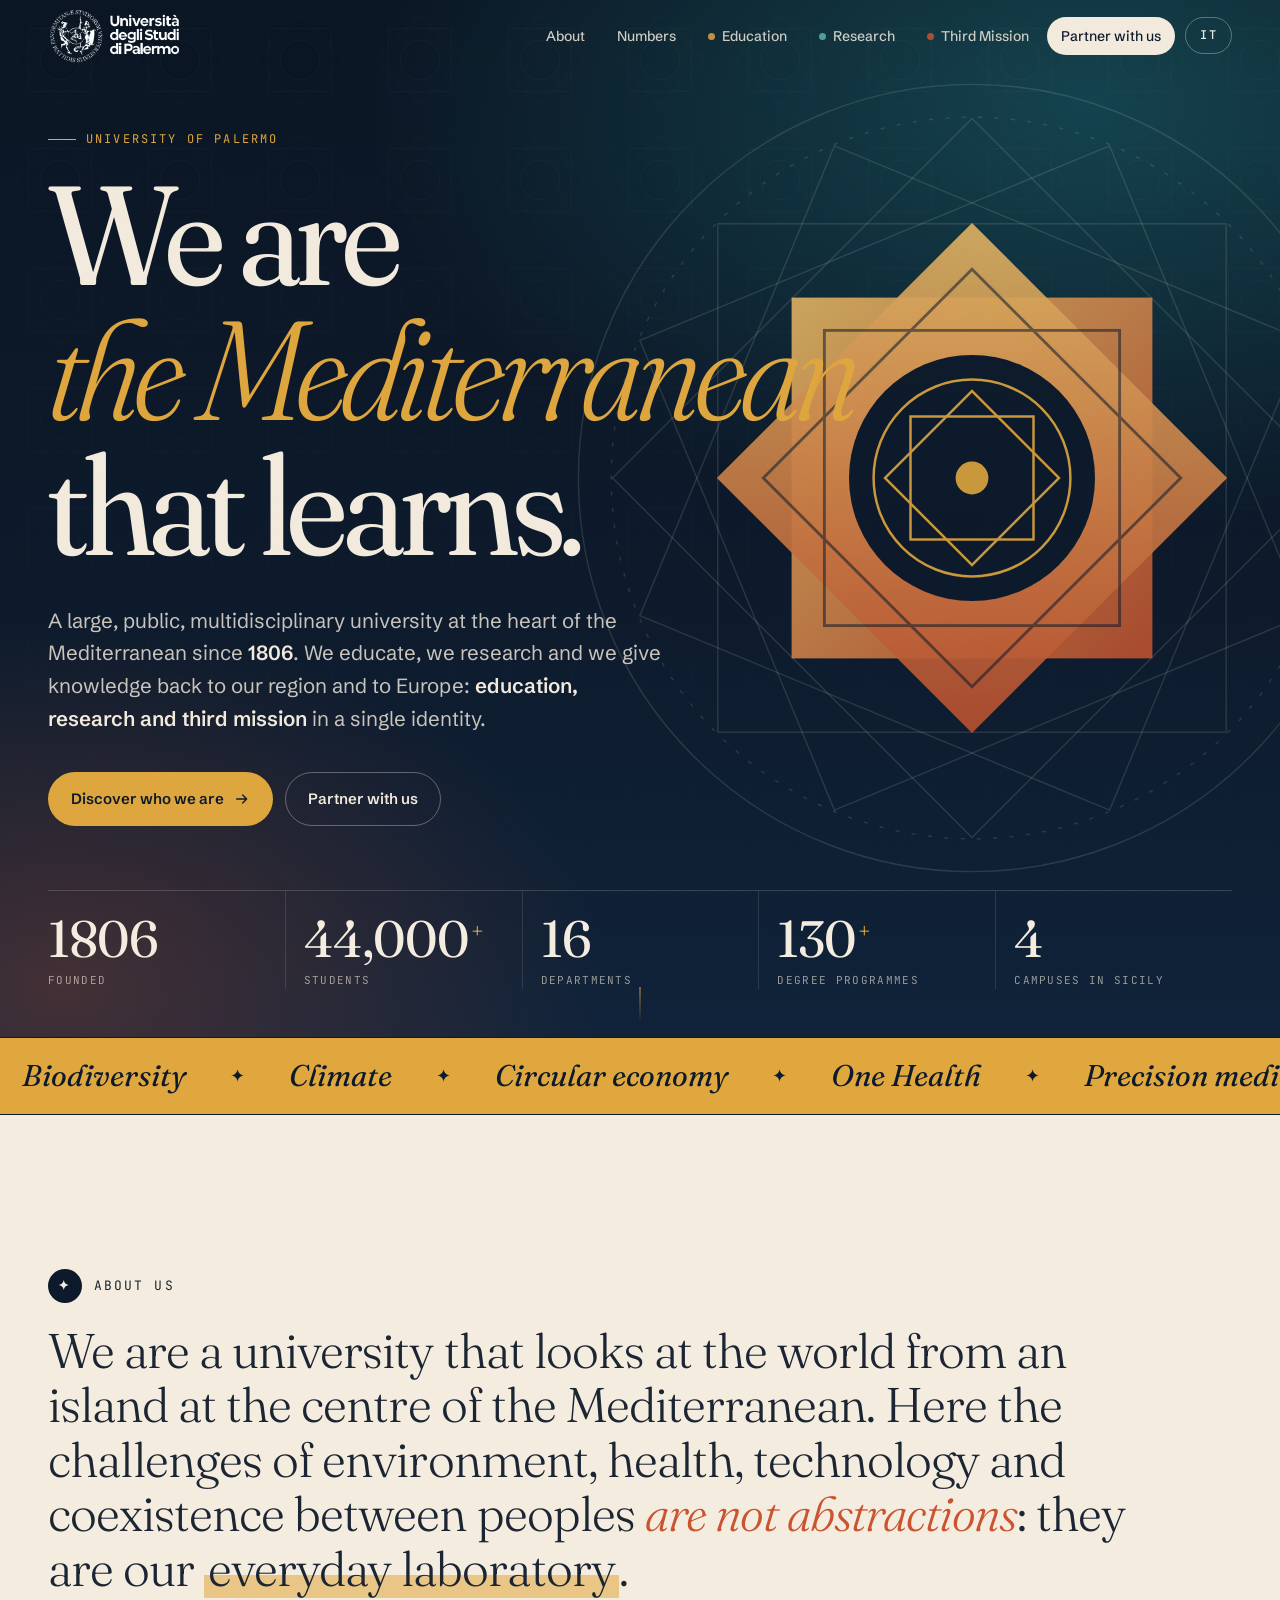
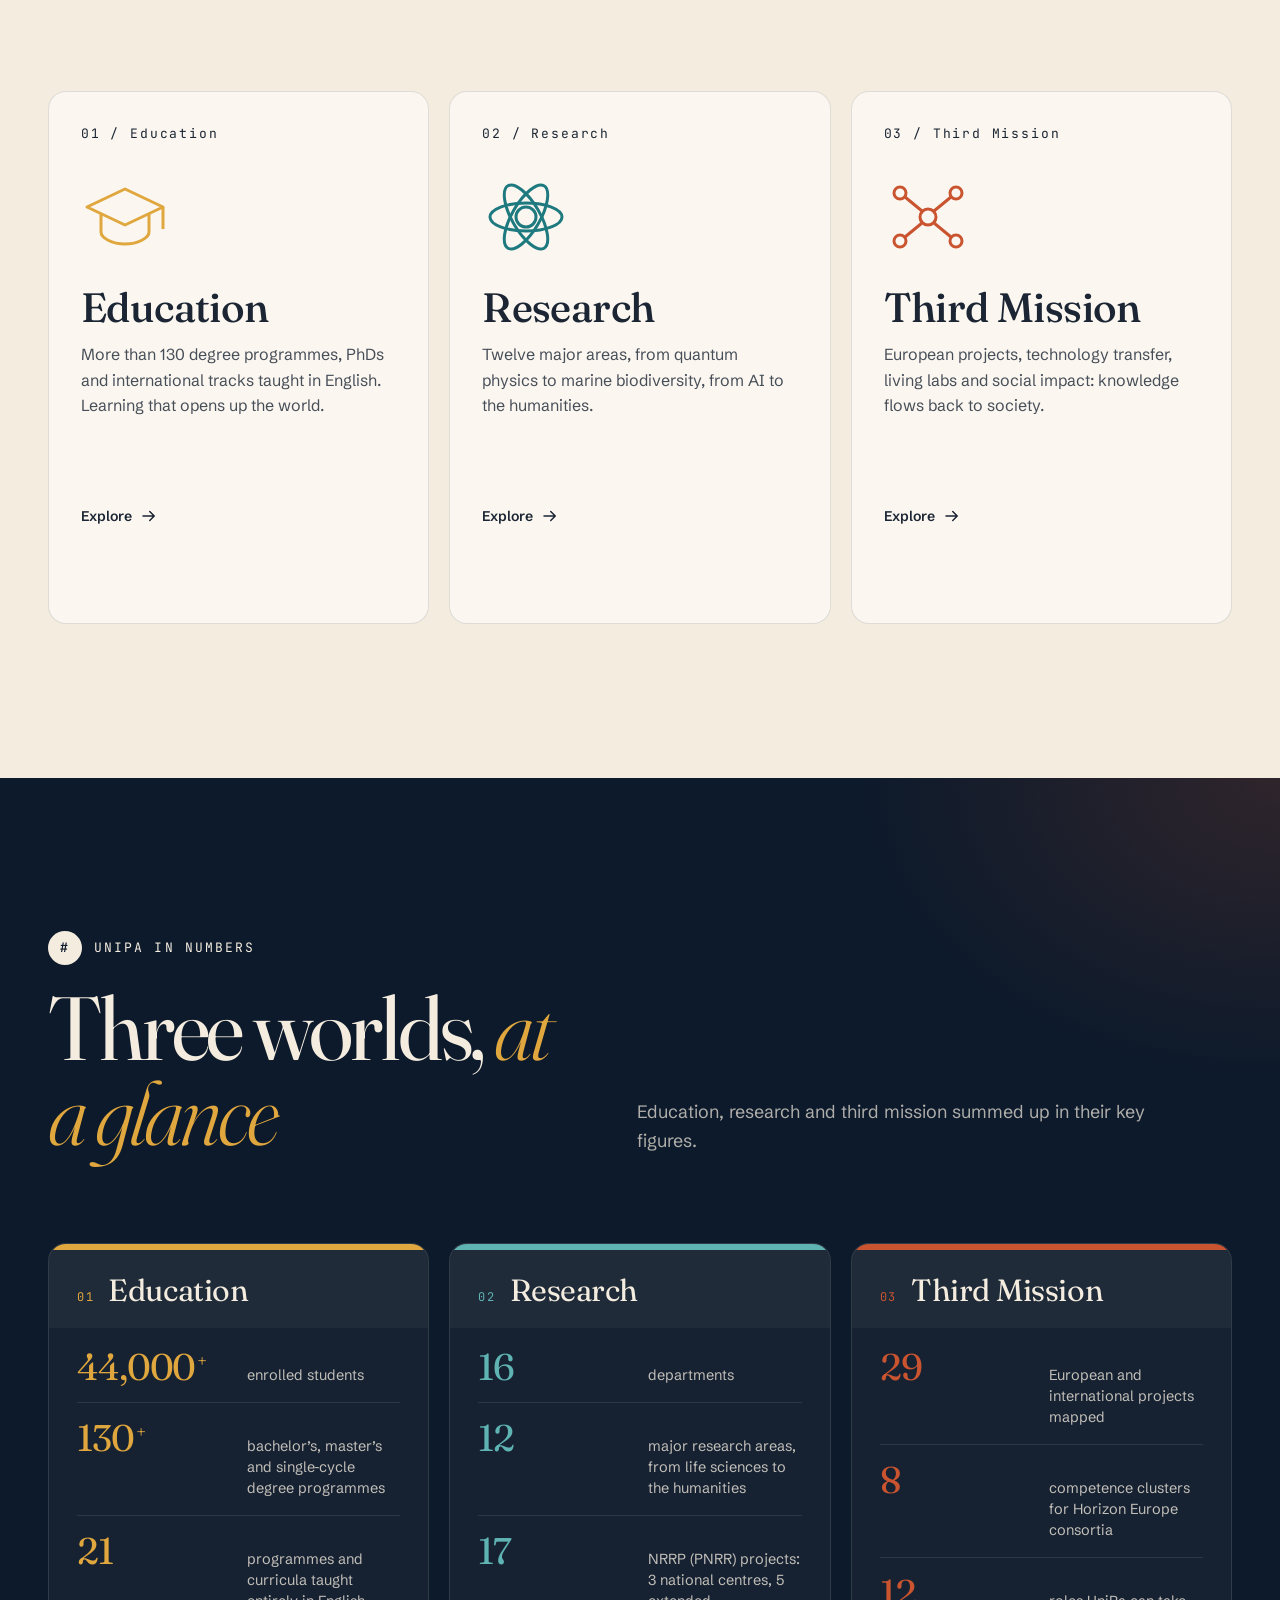
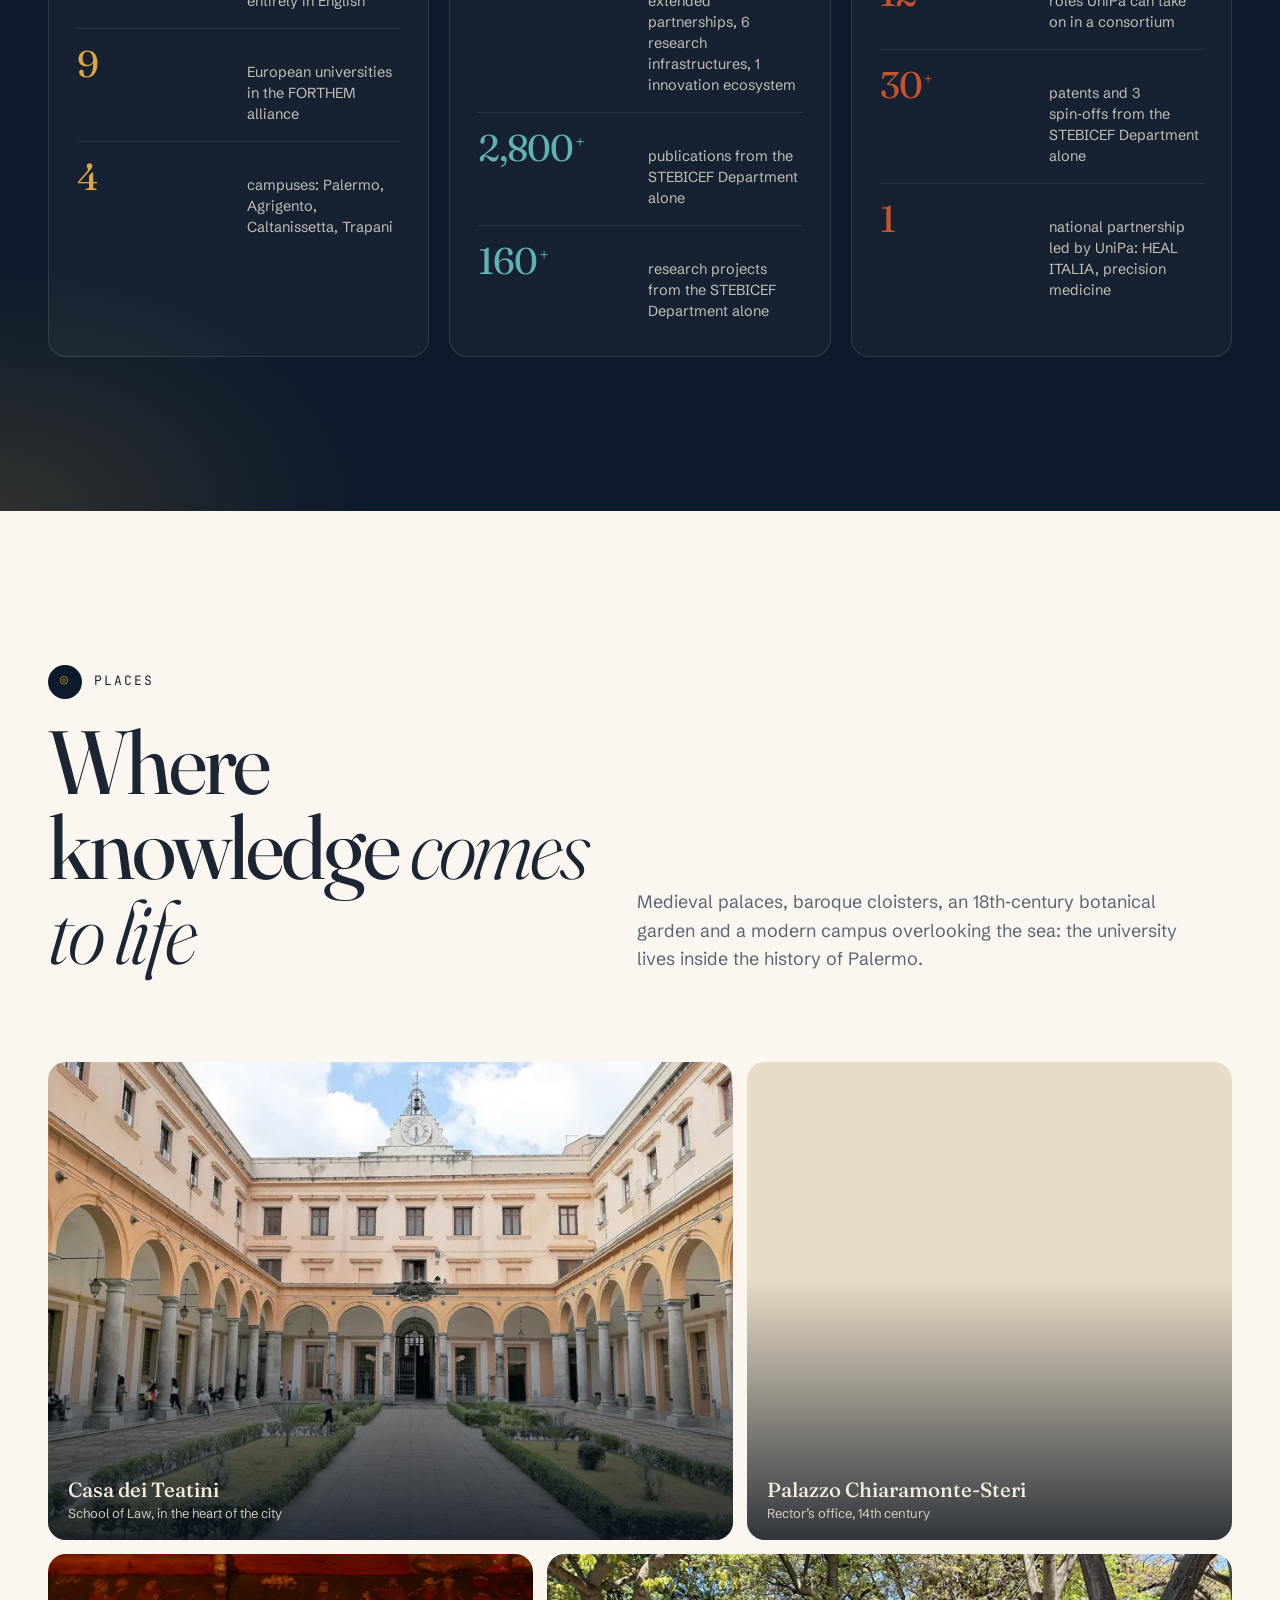
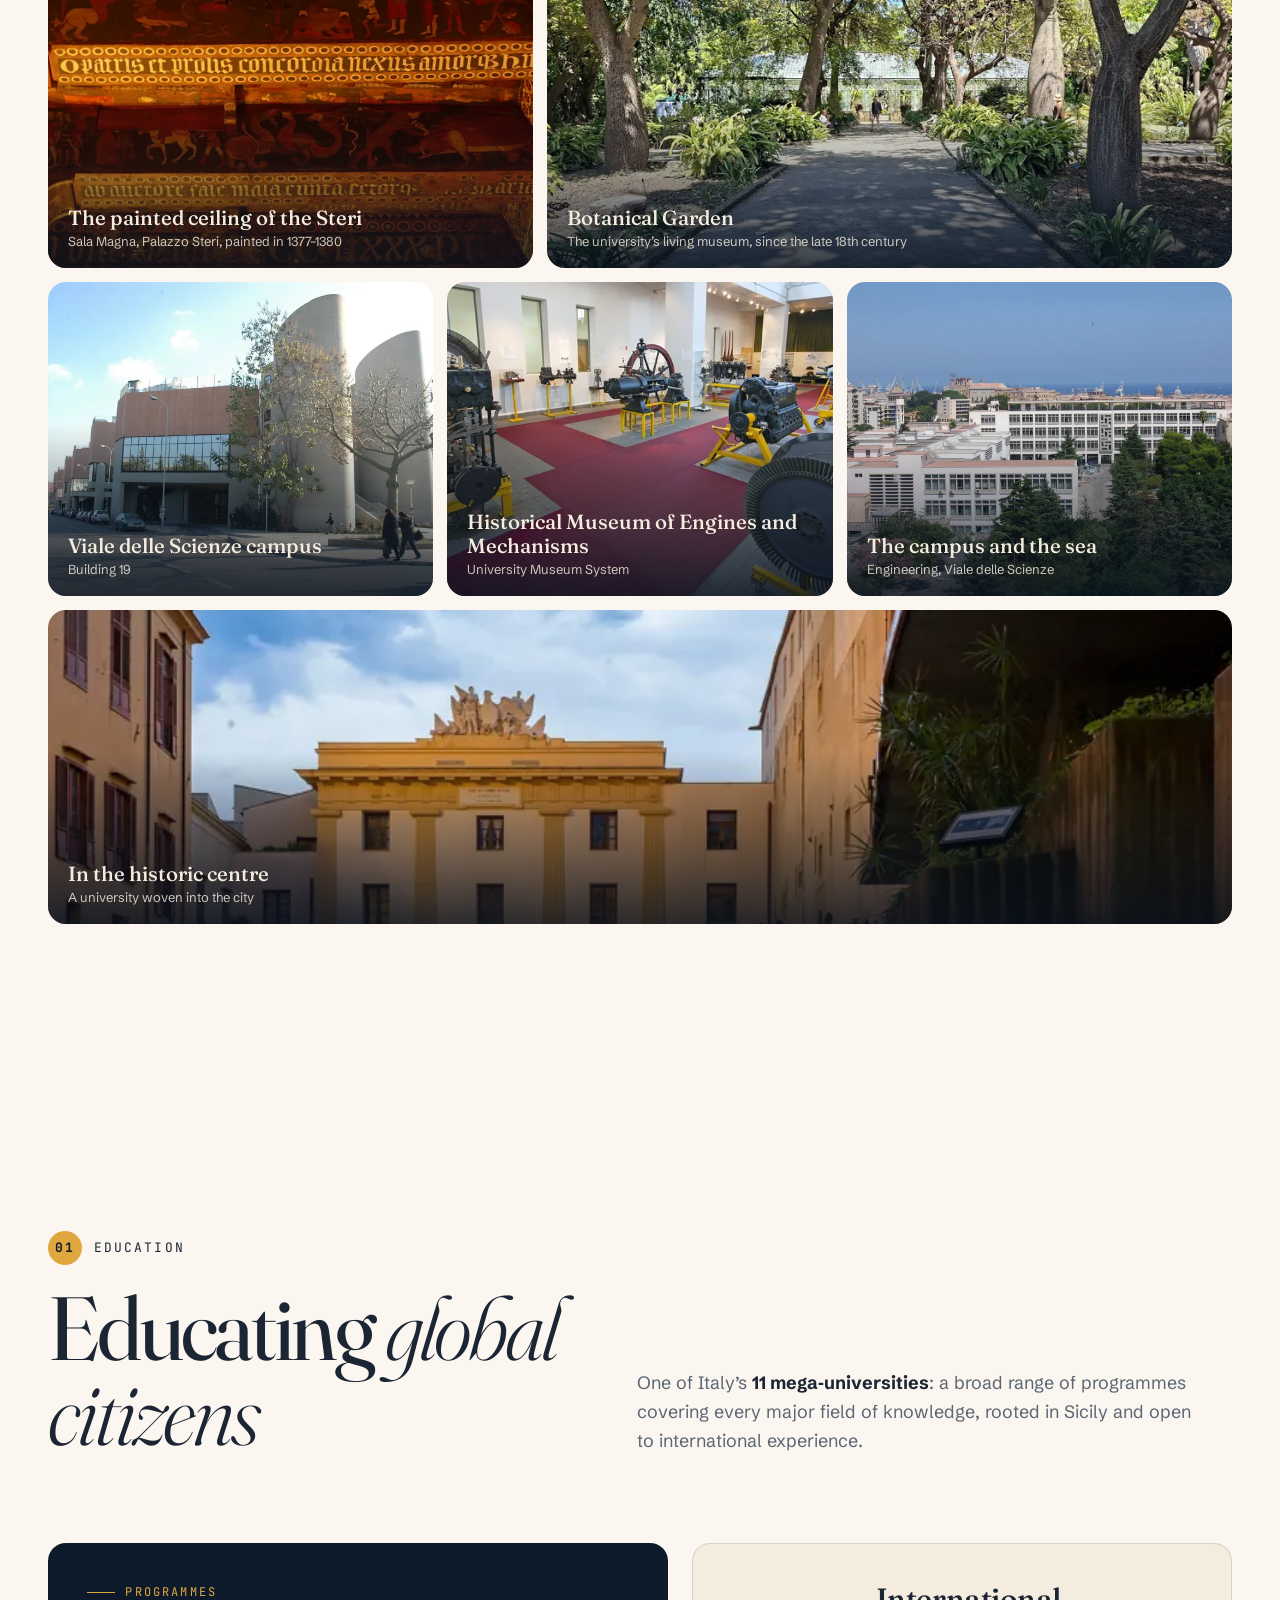
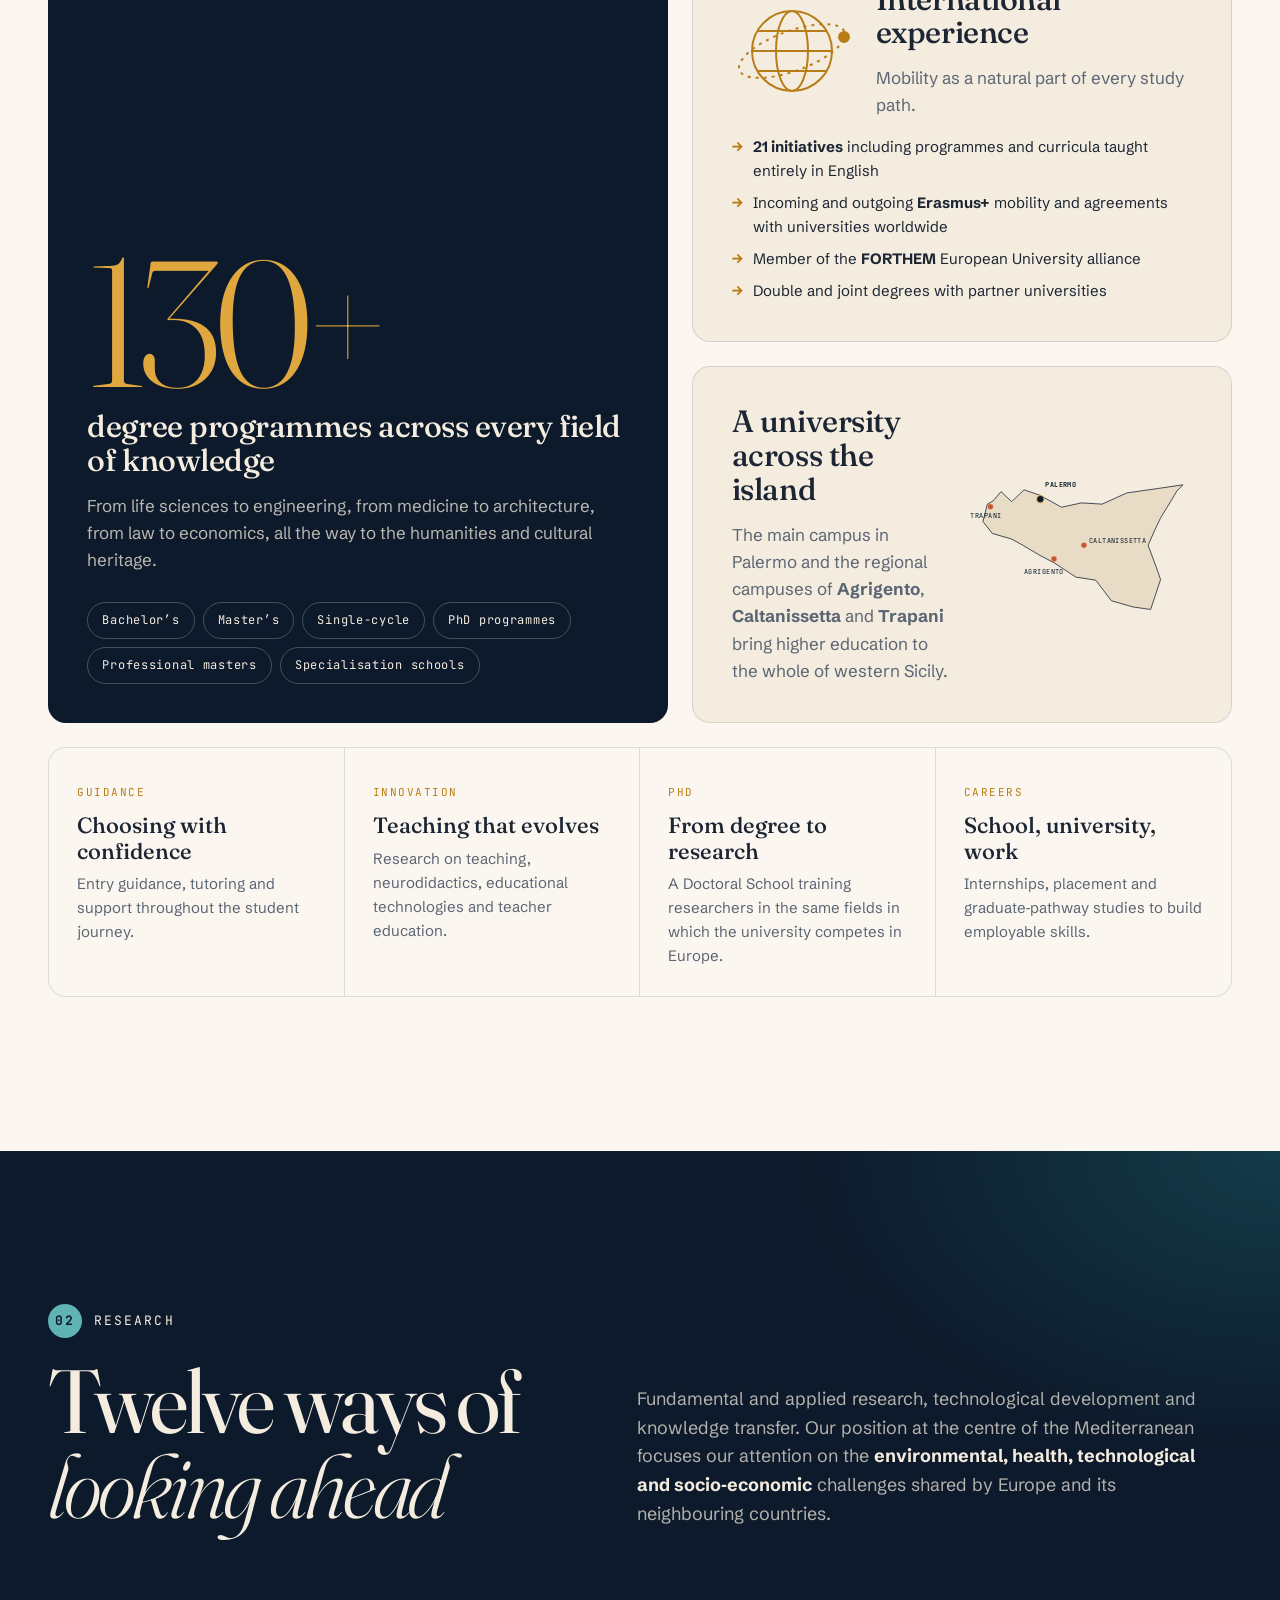
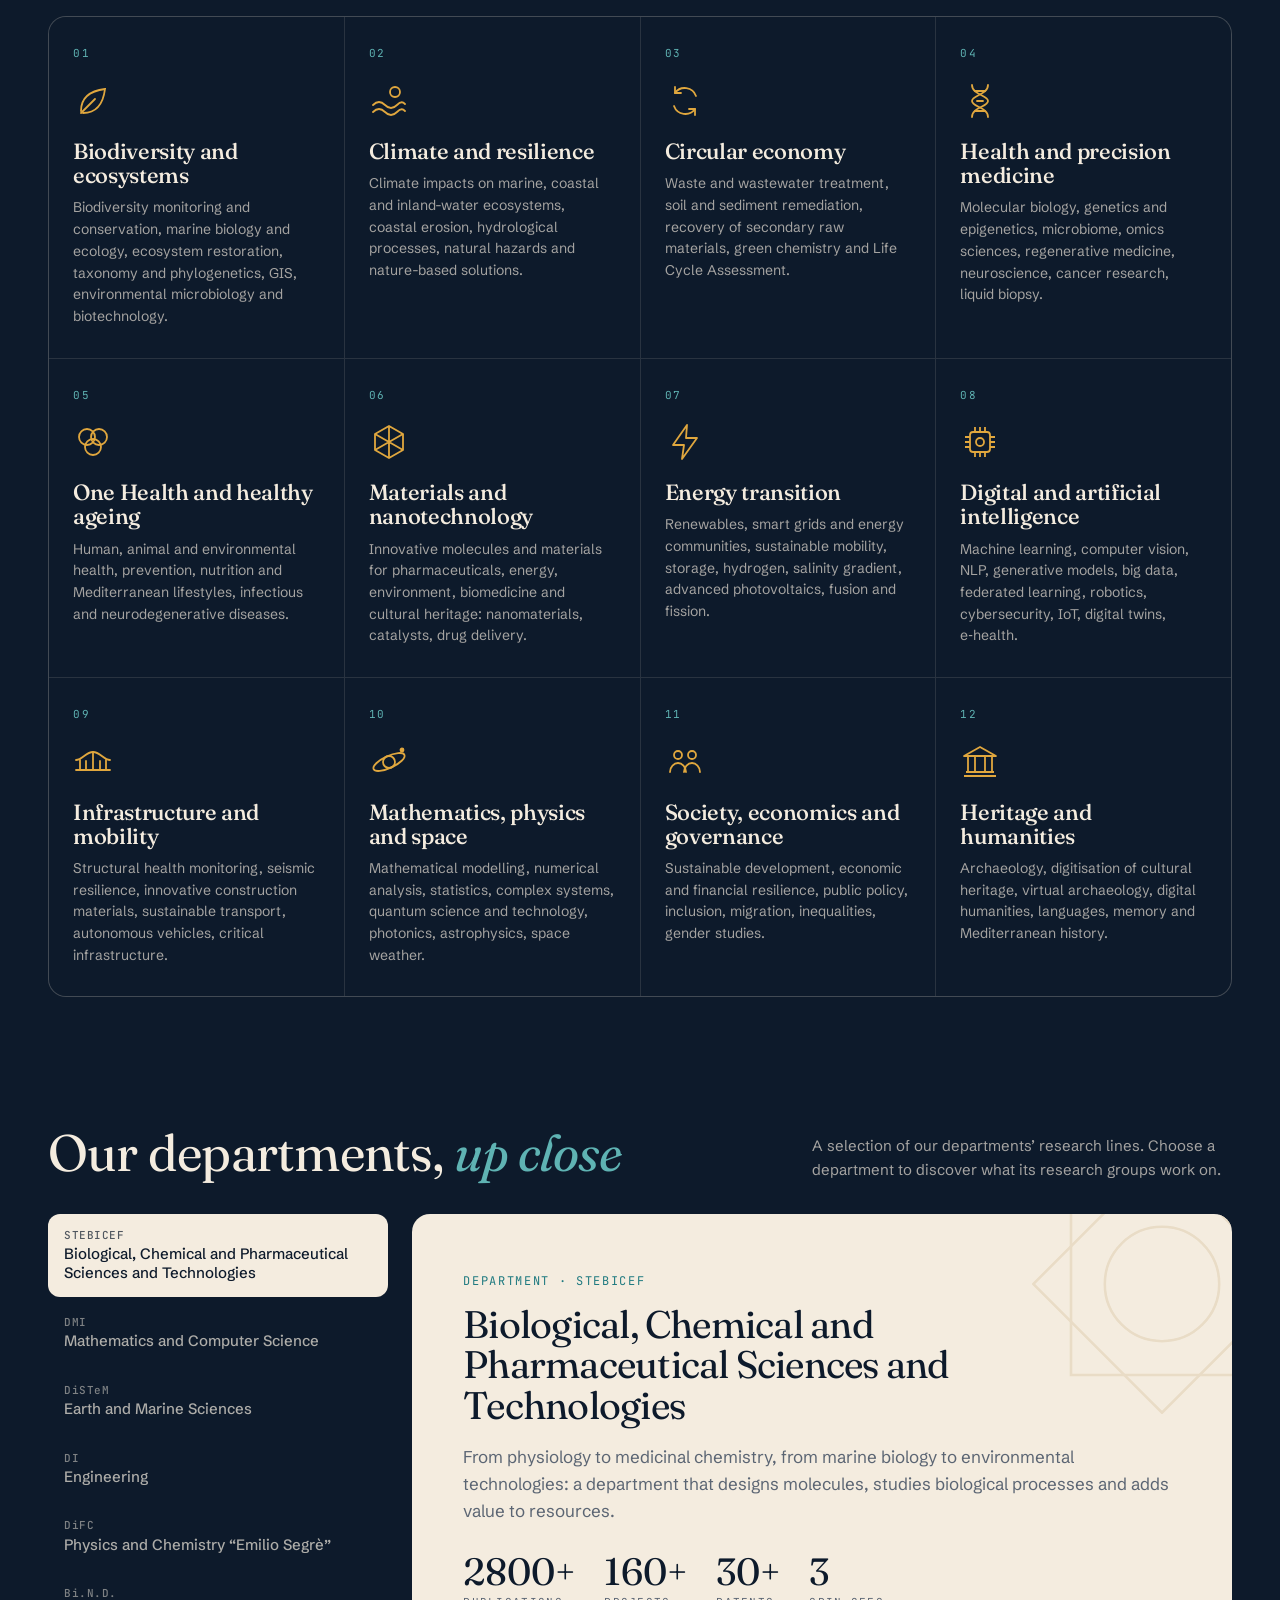
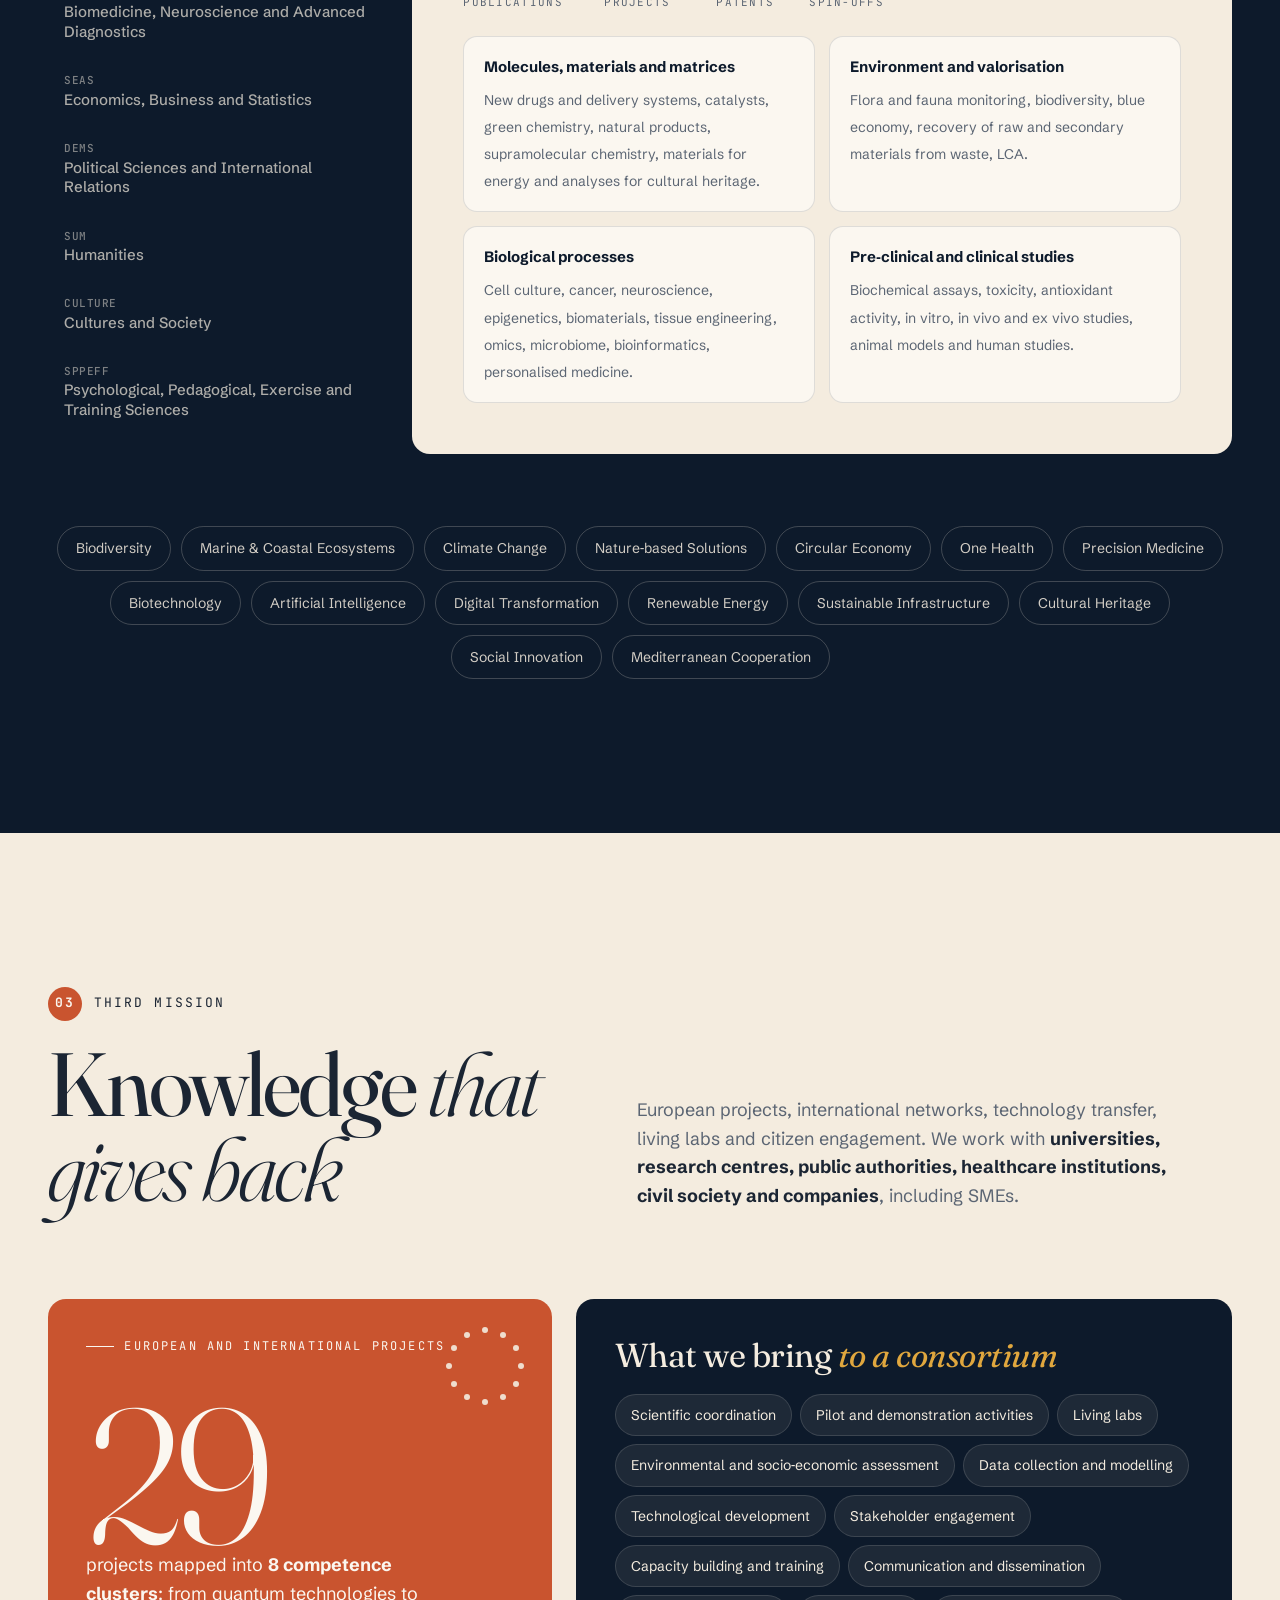
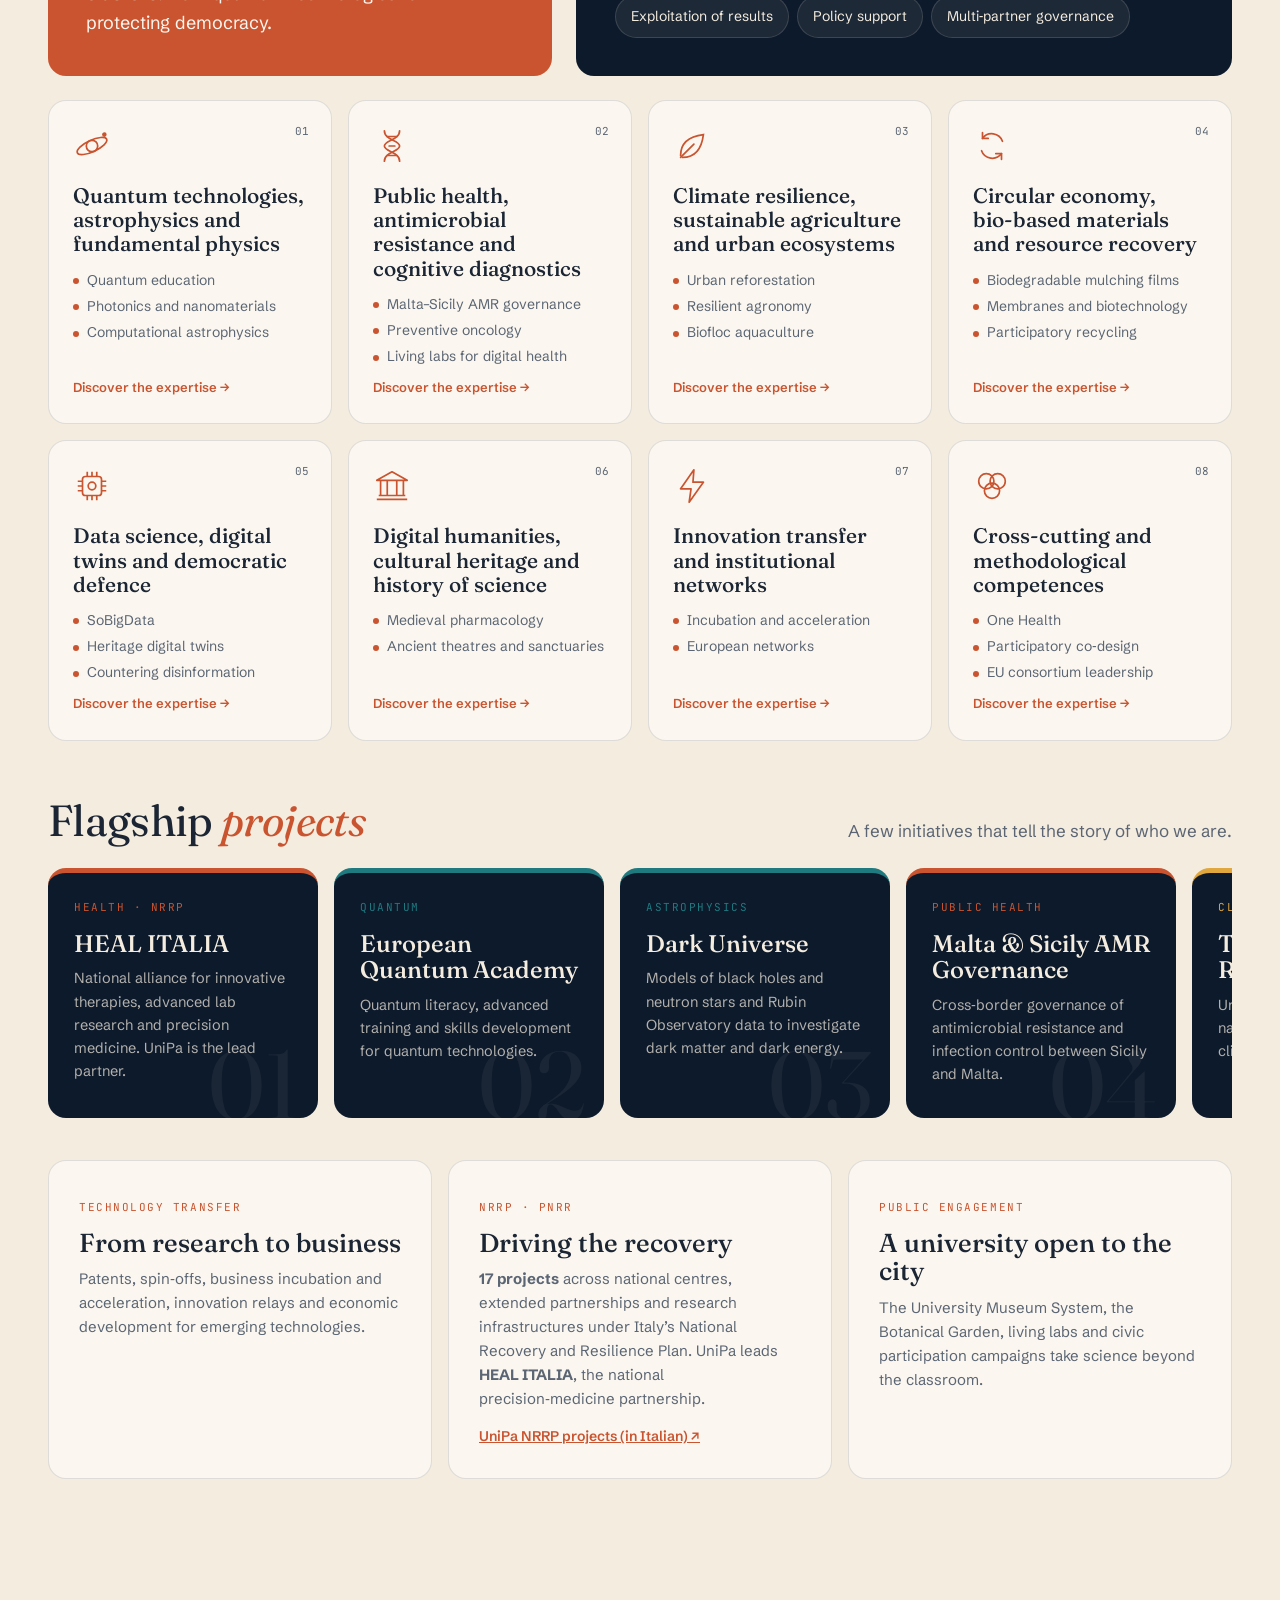
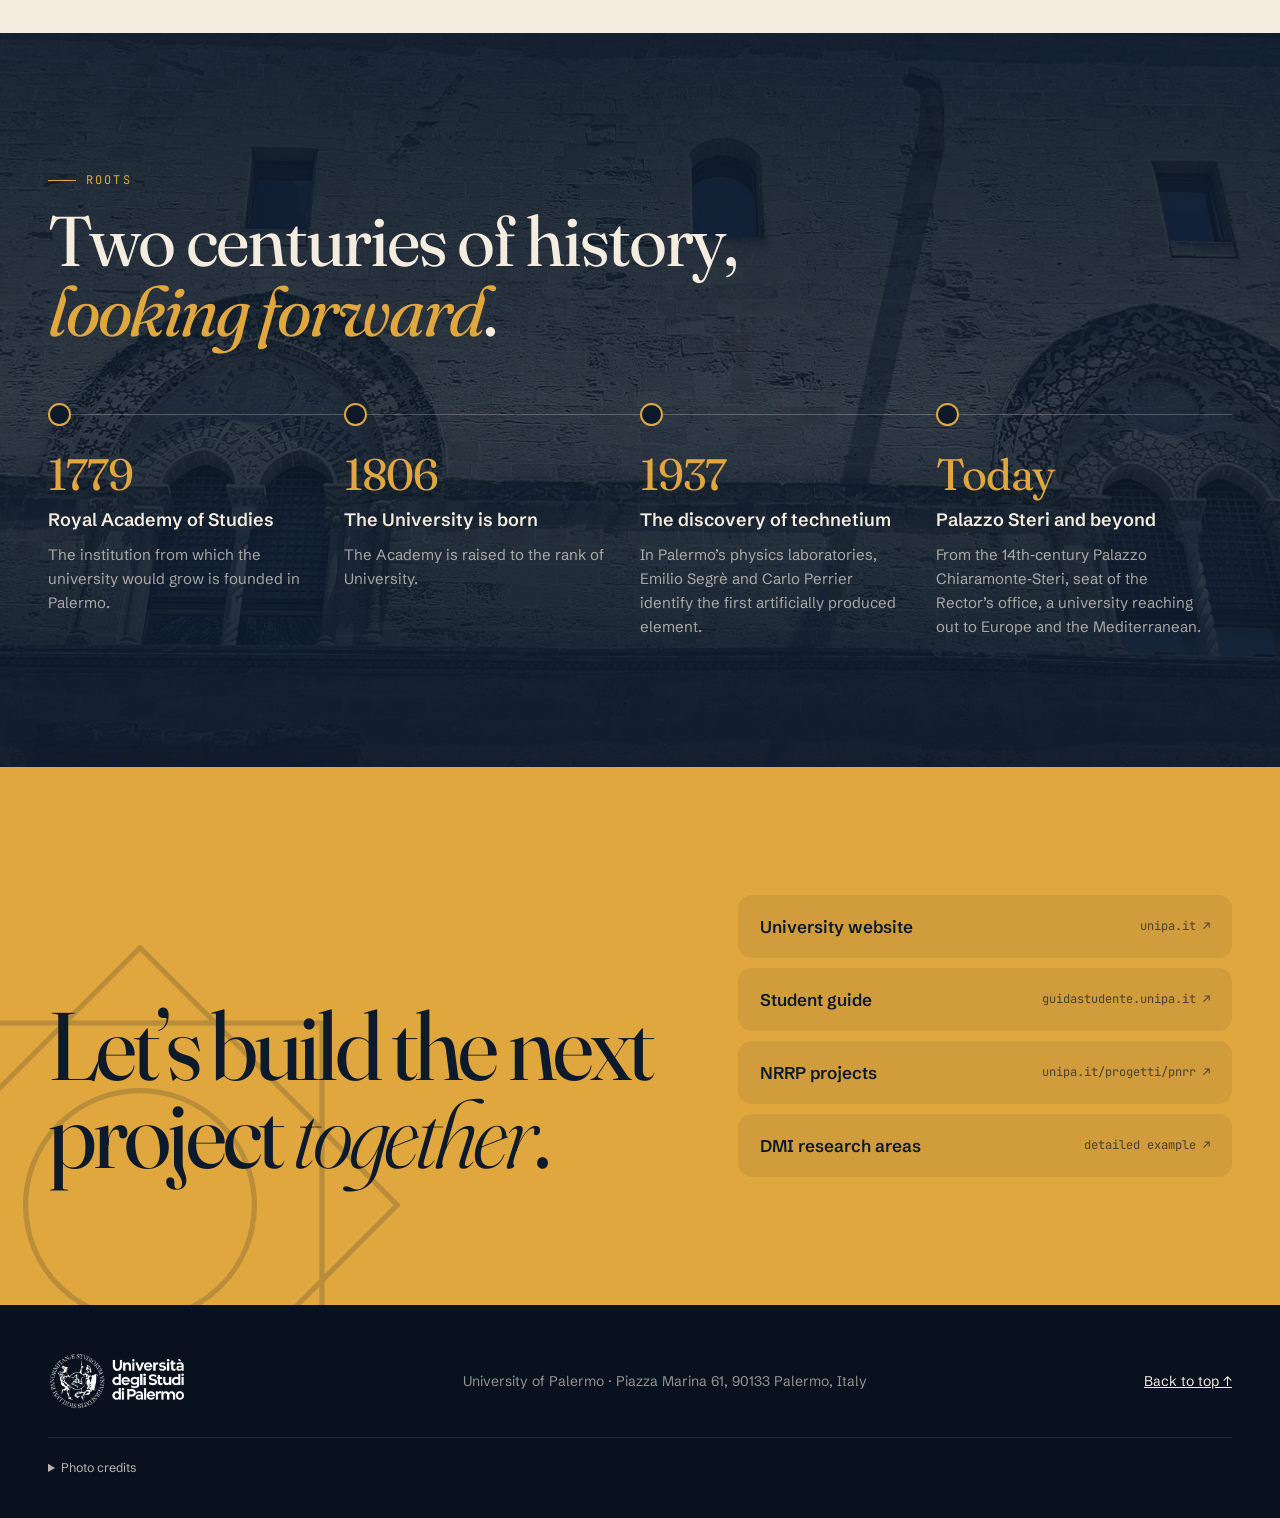
==== commit 063aacdc: "Sostituisce la foto dell'inaugurazione con il soffitto dipinto dello Steri Co-Authored-By: Claude Op" ====
--- a/en/index.html
+++ b/en/index.html
@@ -243,9 +243,9 @@
         <img src="../assets/img/steri-800.webp" srcset="../assets/img/steri-800.webp 800w, ../assets/img/steri-1600.webp 1600w" sizes="(max-width: 700px) 100vw, 50vw" alt="Palazzo Chiaramonte‑Steri — Rector’s office, 14th century" loading="lazy" decoding="async" width="1920" height="885">
         <figcaption><b>Palazzo Chiaramonte‑Steri</b><span>Rector’s office, 14th century</span></figcaption>
       </figure>
-      <figure class="ph ph-inaugurazione reveal" style="--i:2">
-        <img src="../assets/img/inaugurazione-800.webp" srcset="../assets/img/inaugurazione-800.webp 800w, ../assets/img/inaugurazione-1600.webp 1600w" sizes="(max-width: 700px) 100vw, 50vw" alt="Opening of the 2023 academic year — With European Commission President Ursula von der Leyen" loading="lazy" decoding="async" width="1920" height="1280">
-        <figcaption><b>Opening of the 2023 academic year</b><span>With European Commission President Ursula von der Leyen</span></figcaption>
+      <figure class="ph ph-soffitto reveal" style="--i:2">
+        <img src="../assets/img/soffitto-800.webp" srcset="../assets/img/soffitto-800.webp 800w, ../assets/img/soffitto-1600.webp 1600w" sizes="(max-width: 700px) 100vw, 50vw" alt="The painted ceiling of the Steri — Sala Magna, Palazzo Steri, painted in 1377–1380" loading="lazy" decoding="async" width="1920" height="1440">
+        <figcaption><b>The painted ceiling of the Steri</b><span>Sala Magna, Palazzo Steri, painted in 1377–1380</span></figcaption>
       </figure>
       <figure class="ph ph-orto reveal" style="--i:3">
         <img src="../assets/img/orto-800.webp" srcset="../assets/img/orto-800.webp 800w, ../assets/img/orto-1600.webp 1600w" sizes="(max-width: 700px) 100vw, 50vw" alt="Botanical Garden — The university’s living museum, since the late 18th century" loading="lazy" decoding="async" width="1920" height="885">
@@ -469,7 +469,7 @@
     <p><a href="#top">Back to top ↑</a></p>
   </div>
   <div class="wrap credits">
-    <details><summary>Photo credits</summary><ul><li>Casa dei Teatini: Effems, <a href="https://commons.wikimedia.org/wiki/File:SGT_14_09_2018_01.jpg" target="_blank" rel="noopener">CC BY-SA 4.0</a></li><li>Palazzo Chiaramonte‑Steri: Effems, <a href="https://commons.wikimedia.org/wiki/File:Palermo_-_Palazzo_Chiaramonte_-_2026-09-03_11-20-33_001.jpg" target="_blank" rel="noopener">CC BY-SA 4.0</a></li><li>Opening of the 2023 academic year: European Commission (Dati Bendo), <a href="https://commons.wikimedia.org/wiki/File:Opening_ceremony_of_the_academic_year_of_the_University_of_Palermo_-_P060320-504859.jpg" target="_blank" rel="noopener">CC BY 4.0</a></li><li>Botanical Garden: Effems, <a href="https://commons.wikimedia.org/wiki/File:Orto_botanico_(Palermo)_24_05_2026_40.jpg" target="_blank" rel="noopener">CC BY 4.0</a></li><li>Viale delle Scienze campus: Università degli Studi di Palermo, <a href="https://commons.wikimedia.org/wiki/File:Edificio_19_Unipa.jpg" target="_blank" rel="noopener">CC BY-SA 4.0</a></li><li>Historical Museum of Engines and Mechanisms: Museo Motori, <a href="https://commons.wikimedia.org/wiki/File:Museomotori_-_unipa.jpg" target="_blank" rel="noopener">CC BY-SA 4.0</a></li><li>The campus and the sea: Kemonia, <a href="https://commons.wikimedia.org/wiki/File:Facolt%C3%A0_di_Ingegneria_Palermo.JPG" target="_blank" rel="noopener">CC BY-SA 4.0</a></li><li>In the historic centre: Wolfgang Moroder.  
+    <details><summary>Photo credits</summary><ul><li>Casa dei Teatini: Effems, <a href="https://commons.wikimedia.org/wiki/File:SGT_14_09_2018_01.jpg" target="_blank" rel="noopener">CC BY-SA 4.0</a></li><li>Palazzo Chiaramonte‑Steri: Effems, <a href="https://commons.wikimedia.org/wiki/File:Palermo_-_Palazzo_Chiaramonte_-_2026-09-03_11-20-33_001.jpg" target="_blank" rel="noopener">CC BY-SA 4.0</a></li><li>Steri ceiling: Benjamín Núñez González, <a href="https://commons.wikimedia.org/wiki/File:Palazzo_Chiaramonte-Steri,_vigas_decoradas,_Palermo,_Sicilia,_Italia,_2015.JPG" target="_blank" rel="noopener">CC BY-SA 4.0</a></li><li>Botanical Garden: Effems, <a href="https://commons.wikimedia.org/wiki/File:Orto_botanico_(Palermo)_24_05_2026_40.jpg" target="_blank" rel="noopener">CC BY 4.0</a></li><li>Viale delle Scienze campus: Università degli Studi di Palermo, <a href="https://commons.wikimedia.org/wiki/File:Edificio_19_Unipa.jpg" target="_blank" rel="noopener">CC BY-SA 4.0</a></li><li>Historical Museum of Engines and Mechanisms: Museo Motori, <a href="https://commons.wikimedia.org/wiki/File:Museomotori_-_unipa.jpg" target="_blank" rel="noopener">CC BY-SA 4.0</a></li><li>The campus and the sea: Kemonia, <a href="https://commons.wikimedia.org/wiki/File:Facolt%C3%A0_di_Ingegneria_Palermo.JPG" target="_blank" rel="noopener">CC BY-SA 4.0</a></li><li>In the historic centre: Wolfgang Moroder.  
 
 Feel free to use my photos, but please mention me as the author and send me a  message. 
 
--- a/css/style.css
+++ b/css/style.css
@@ -658,14 +658,14 @@
 .ph figcaption span { font-size: 13px; opacity: .82; }
 .ph-teatini { grid-column: span 7; grid-row: span 3; }
 .ph-steri { grid-column: span 5; grid-row: span 3; }
-.ph-inaugurazione { grid-column: span 5; grid-row: span 2; }
+.ph-soffitto { grid-column: span 5; grid-row: span 2; }
 .ph-orto { grid-column: span 7; grid-row: span 2; }
 .ph-edificio19 { grid-column: span 4; grid-row: span 2; }
 .ph-motori { grid-column: span 4; grid-row: span 2; }
 .ph-campus { grid-column: span 4; grid-row: span 2; }
 .ph-cortile { grid-column: span 12; grid-row: span 2; }
 .ph-cortile img { object-position: center 60%; }
-.ph-inaugurazione img { object-position: center 30%; }
+
 
 /* Heritage con foto */
 .heritage { position: relative; isolation: isolate; }
@@ -684,11 +684,11 @@
 @media (max-width: 900px) {
   .ph-grid { grid-template-columns: repeat(2, 1fr); grid-auto-rows: 170px; gap: 10px; }
   .ph-grid .ph { grid-column: span 1; grid-row: span 1; }
-  .ph-grid .ph-teatini, .ph-grid .ph-inaugurazione { grid-column: span 2; grid-row: span 2; }
+  .ph-grid .ph-teatini, .ph-grid .ph-soffitto { grid-column: span 2; grid-row: span 2; }
   .ph-grid .ph-campus, .ph-grid .ph-cortile { grid-column: span 2; }
   .ph figcaption { left: 14px; right: 14px; bottom: 12px; }
   .ph figcaption span { display: none; }
-  .ph-teatini figcaption span, .ph-inaugurazione figcaption span { display: block; }
+  .ph-teatini figcaption span, .ph-soffitto figcaption span { display: block; }
 }
 @media (max-width: 480px) {
   .ph-grid { grid-auto-rows: 140px; }
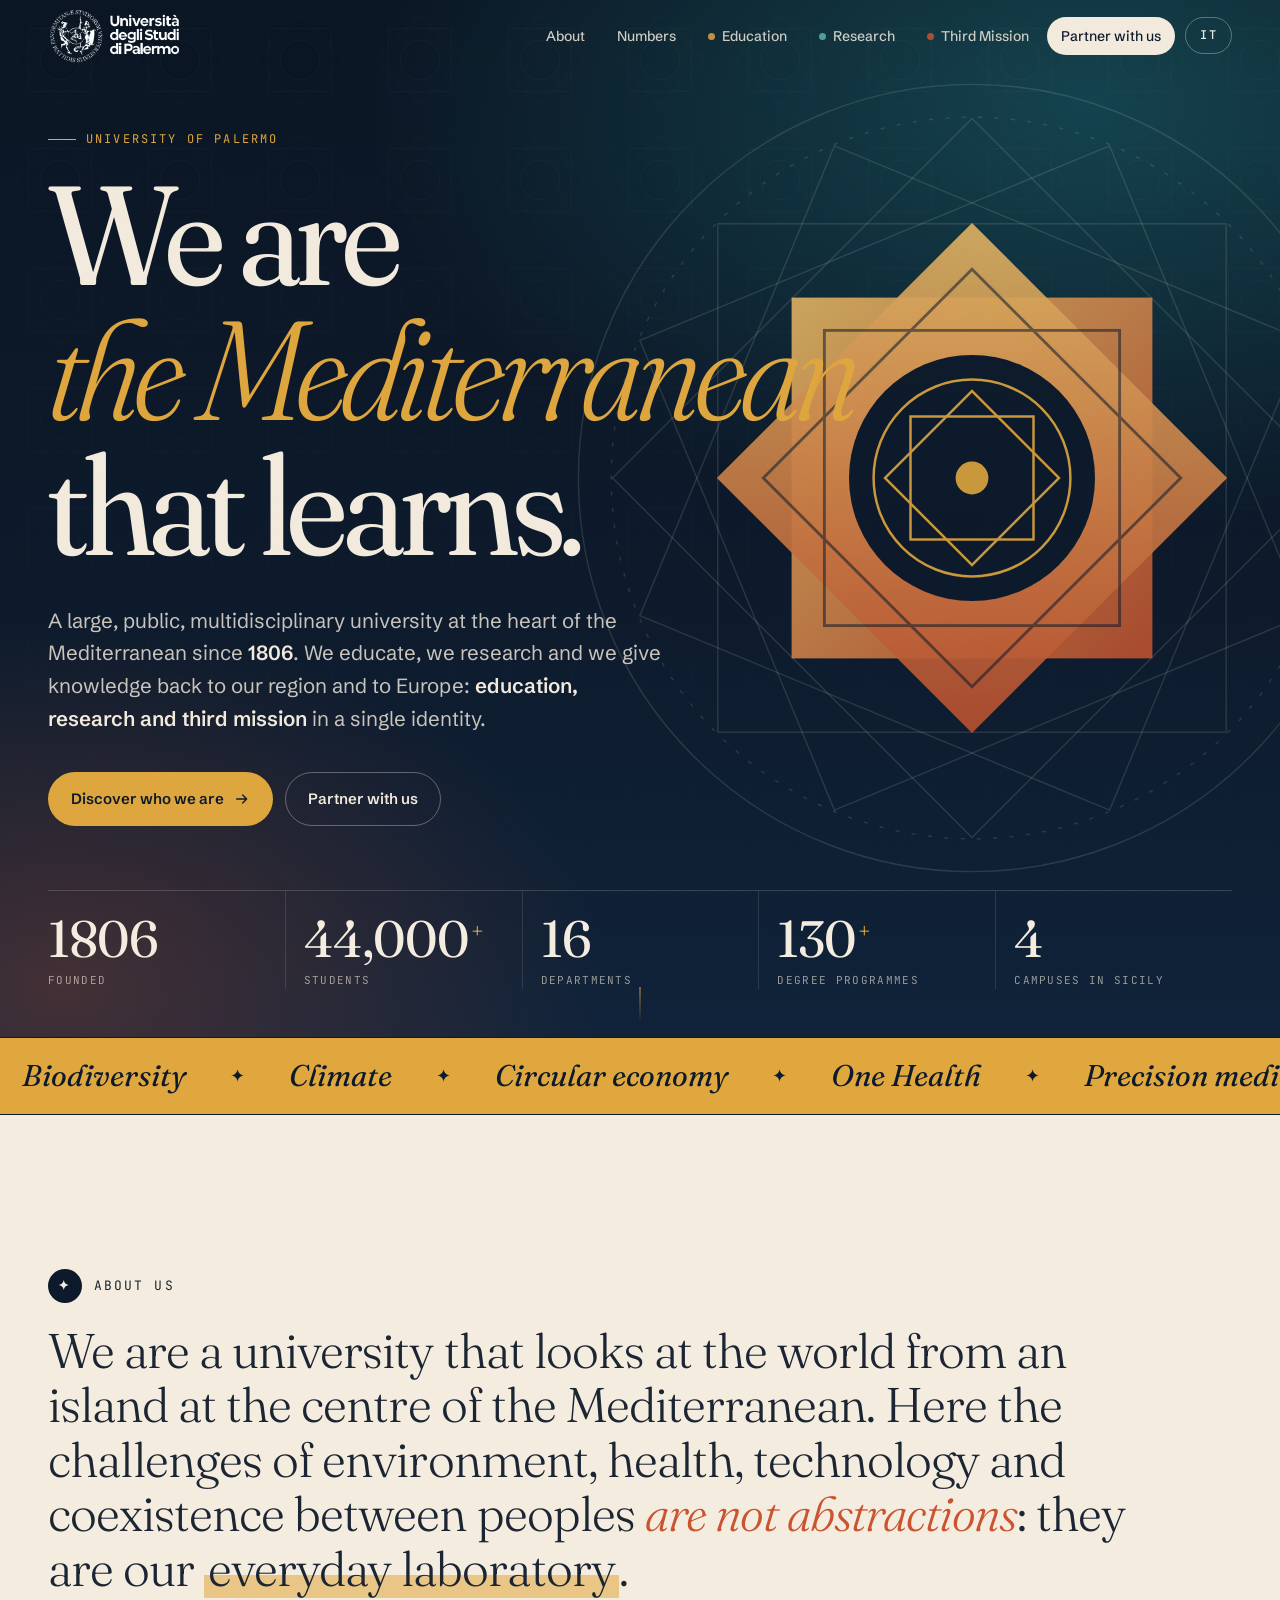
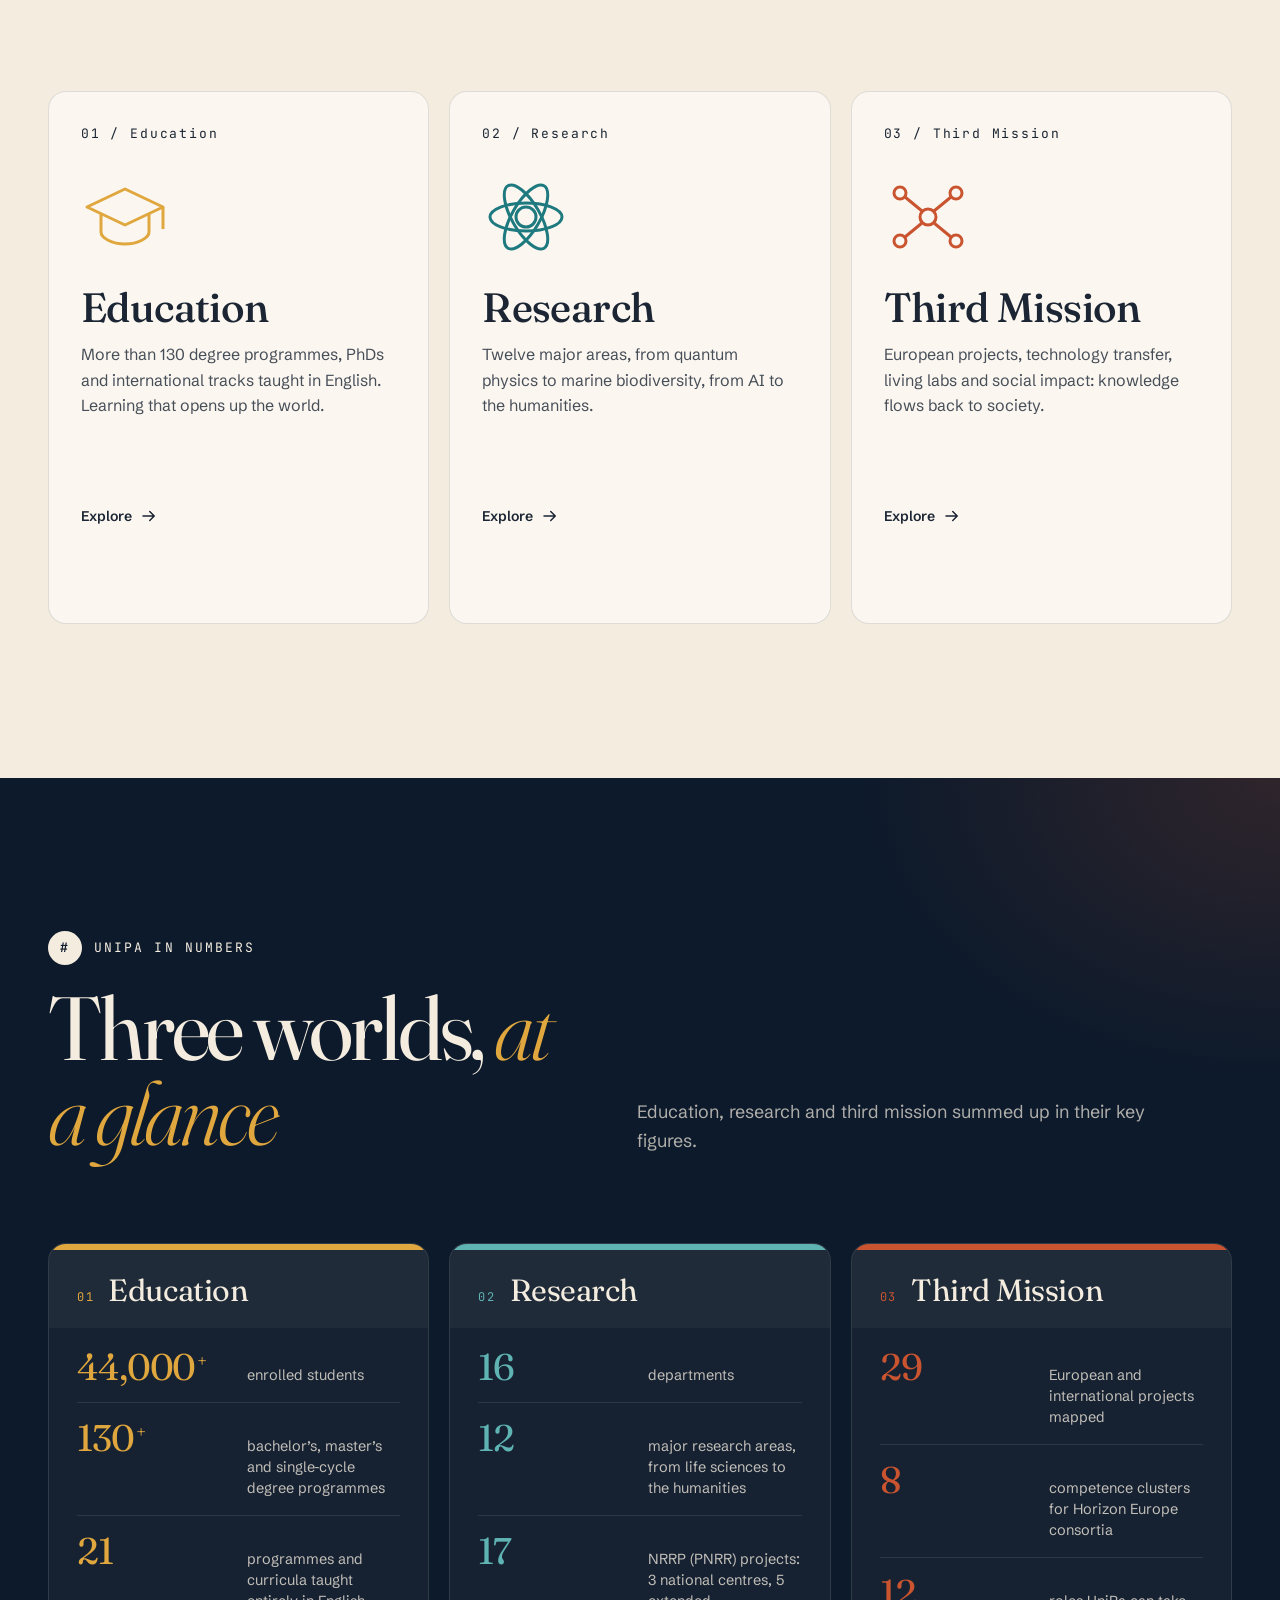
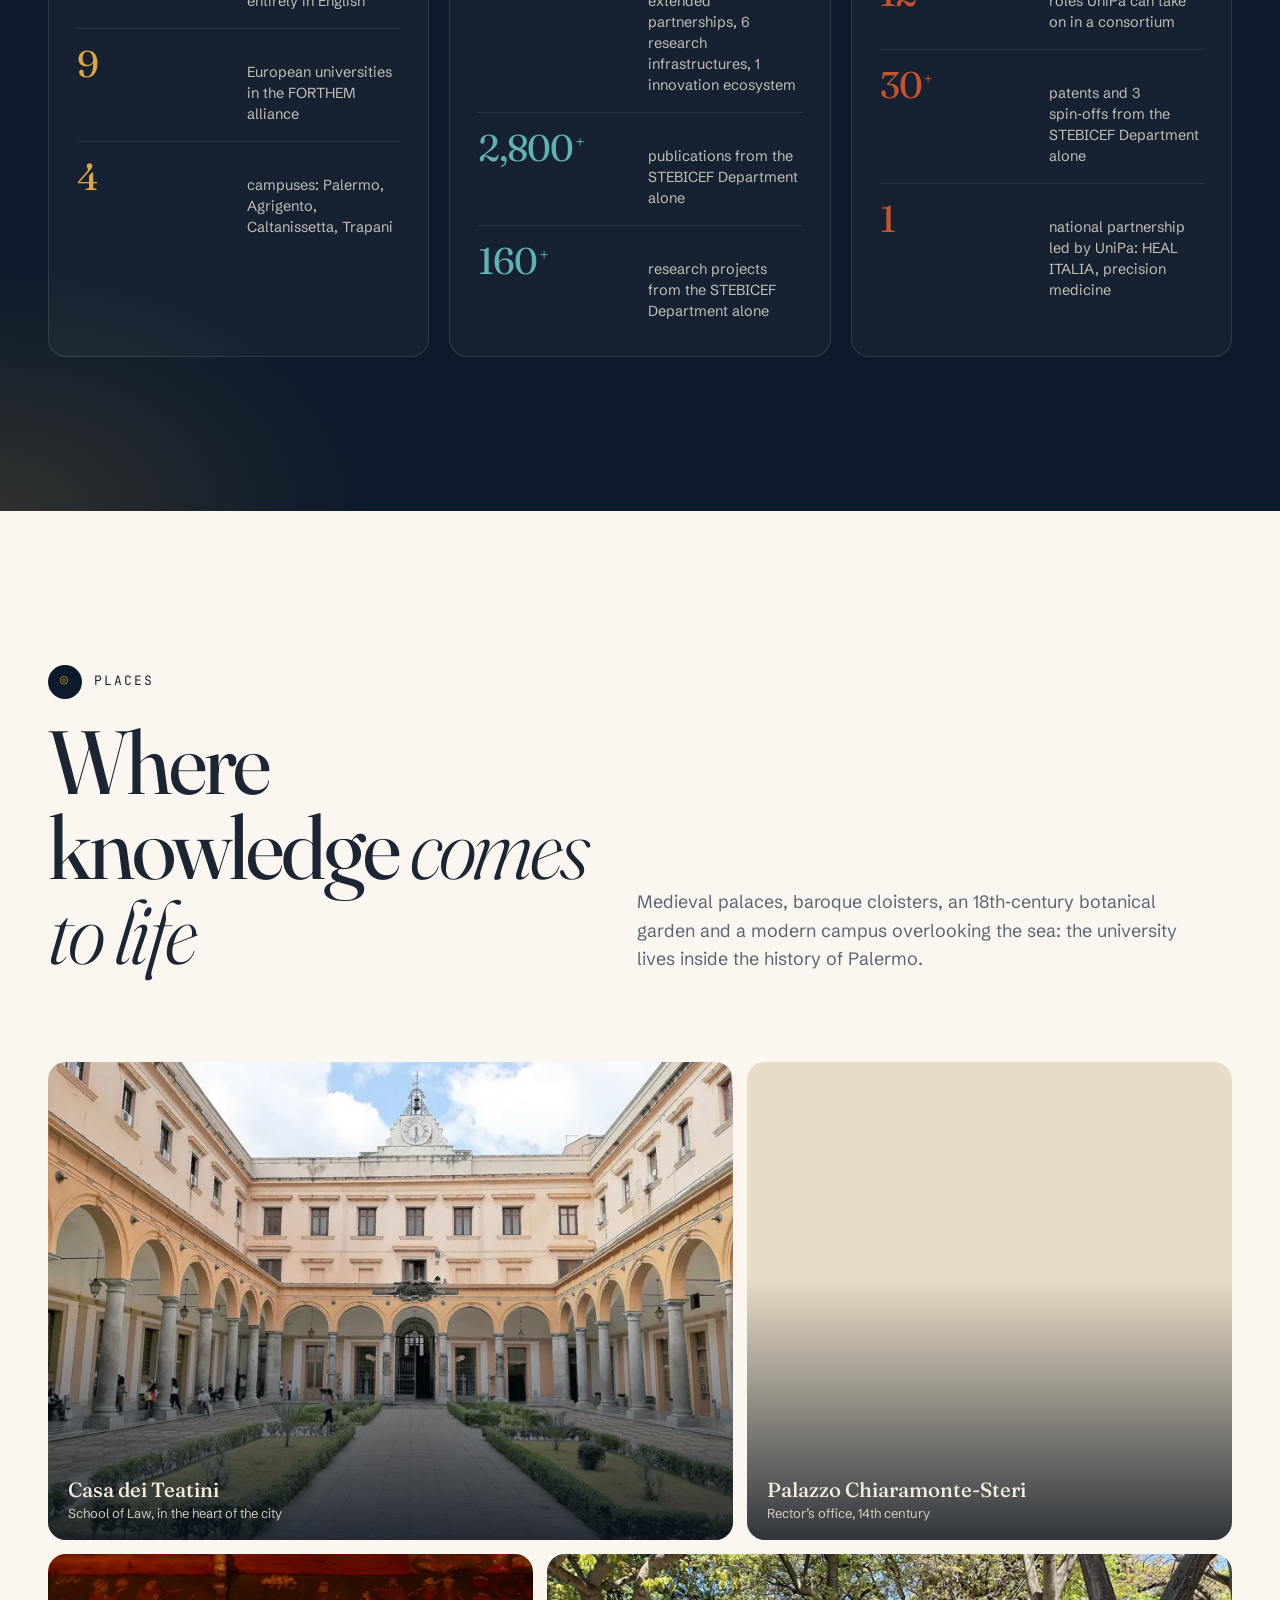
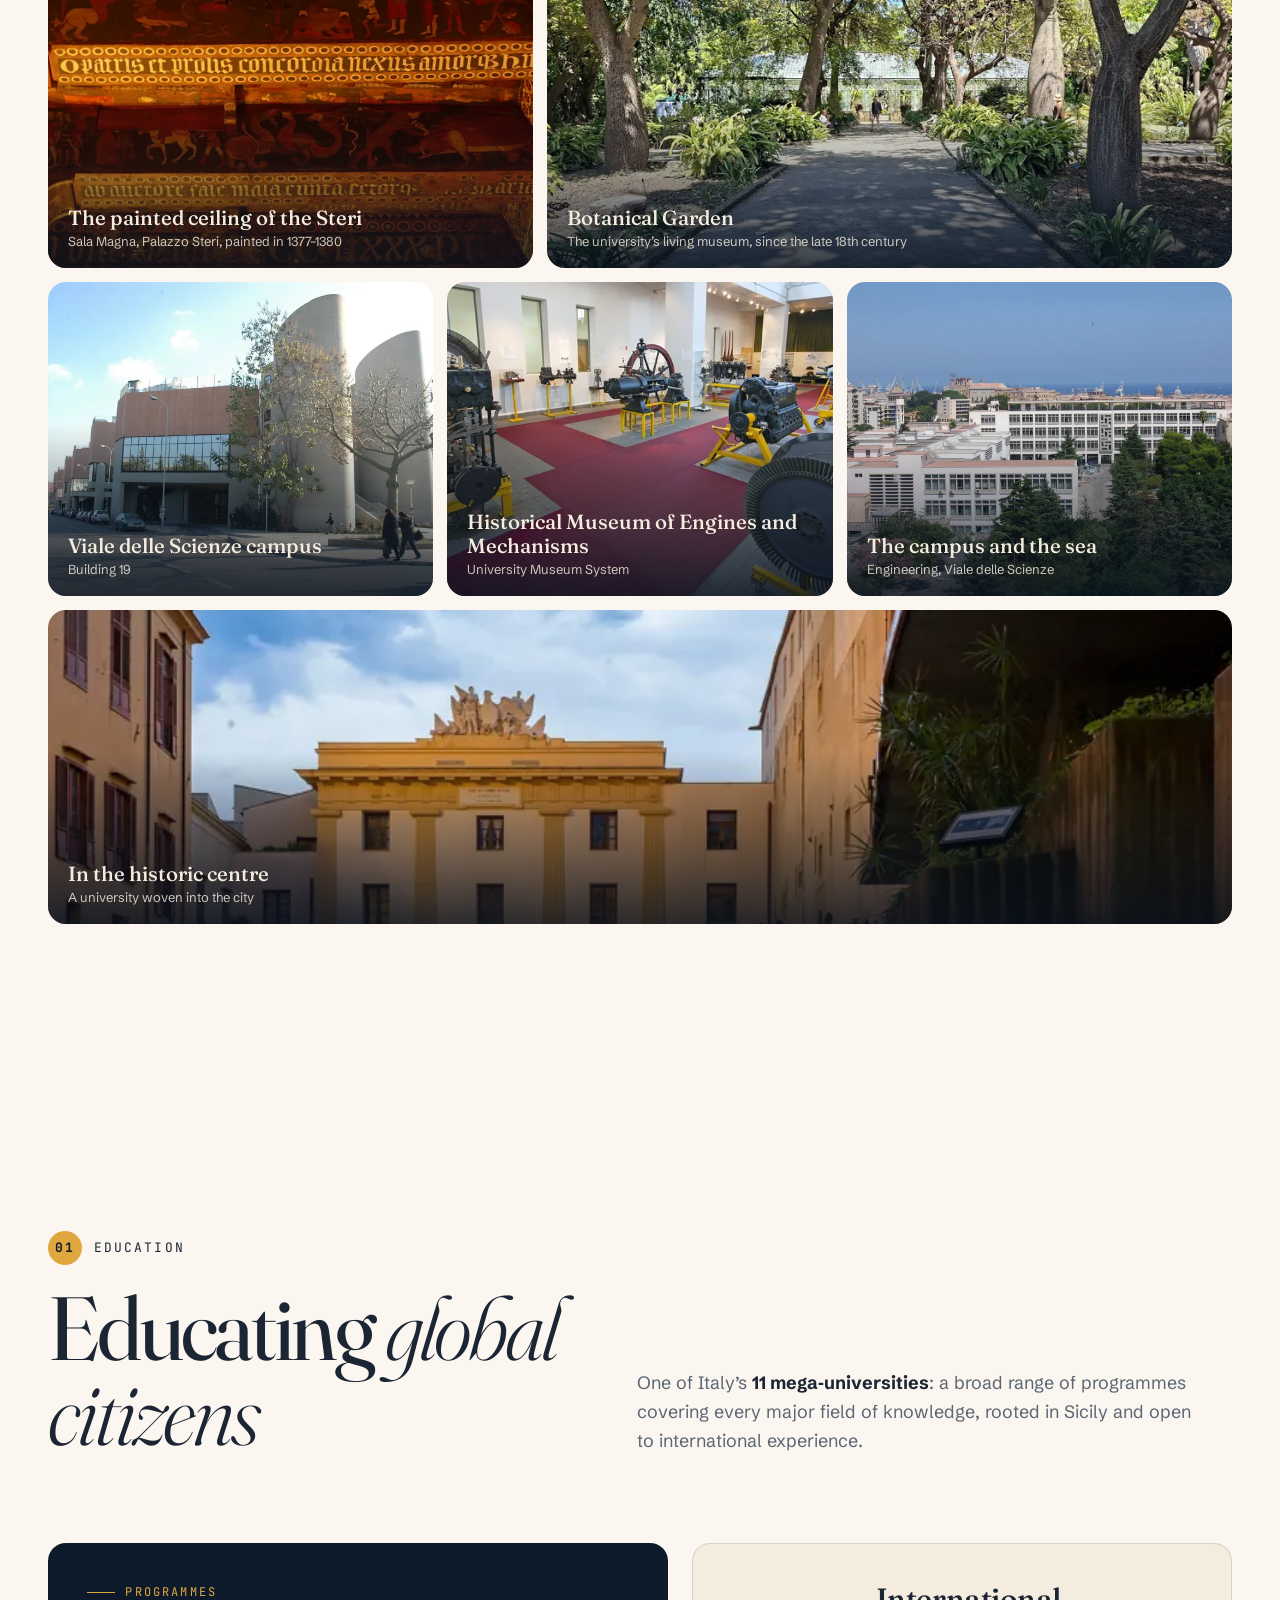
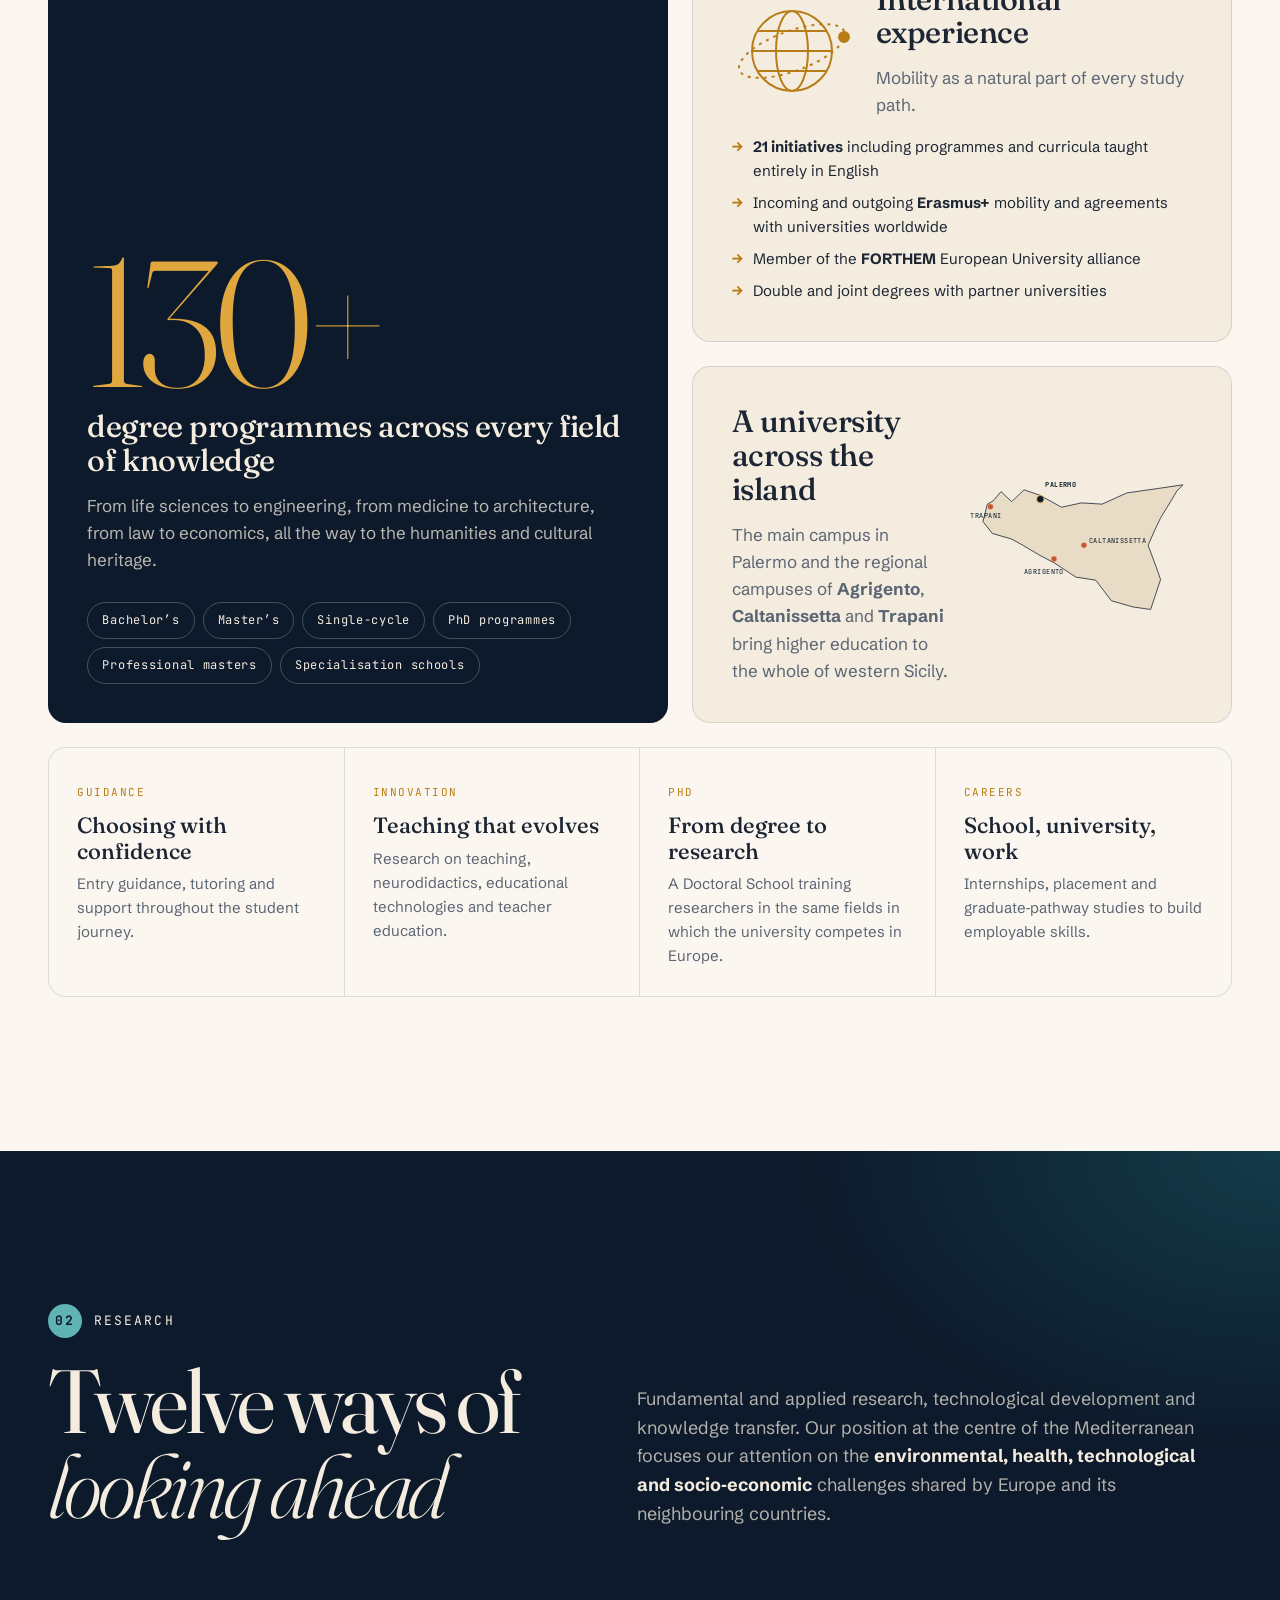
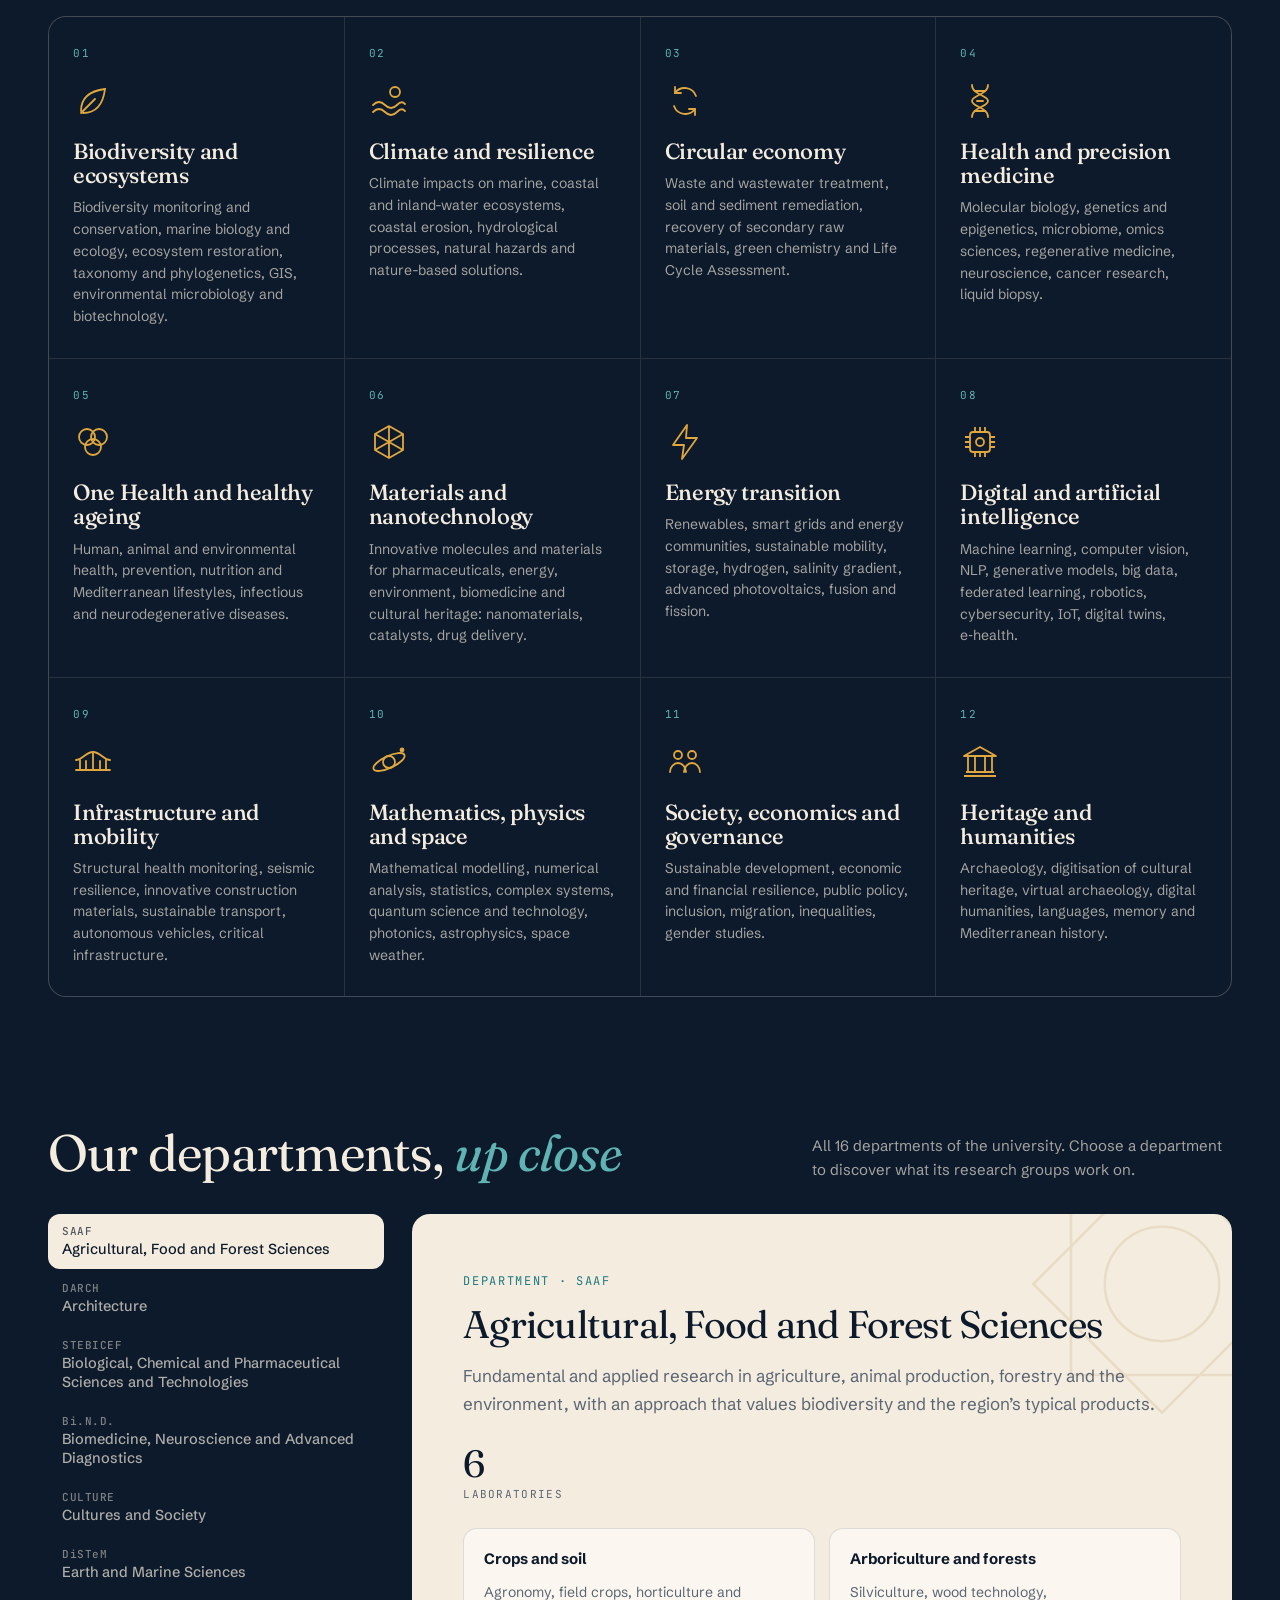
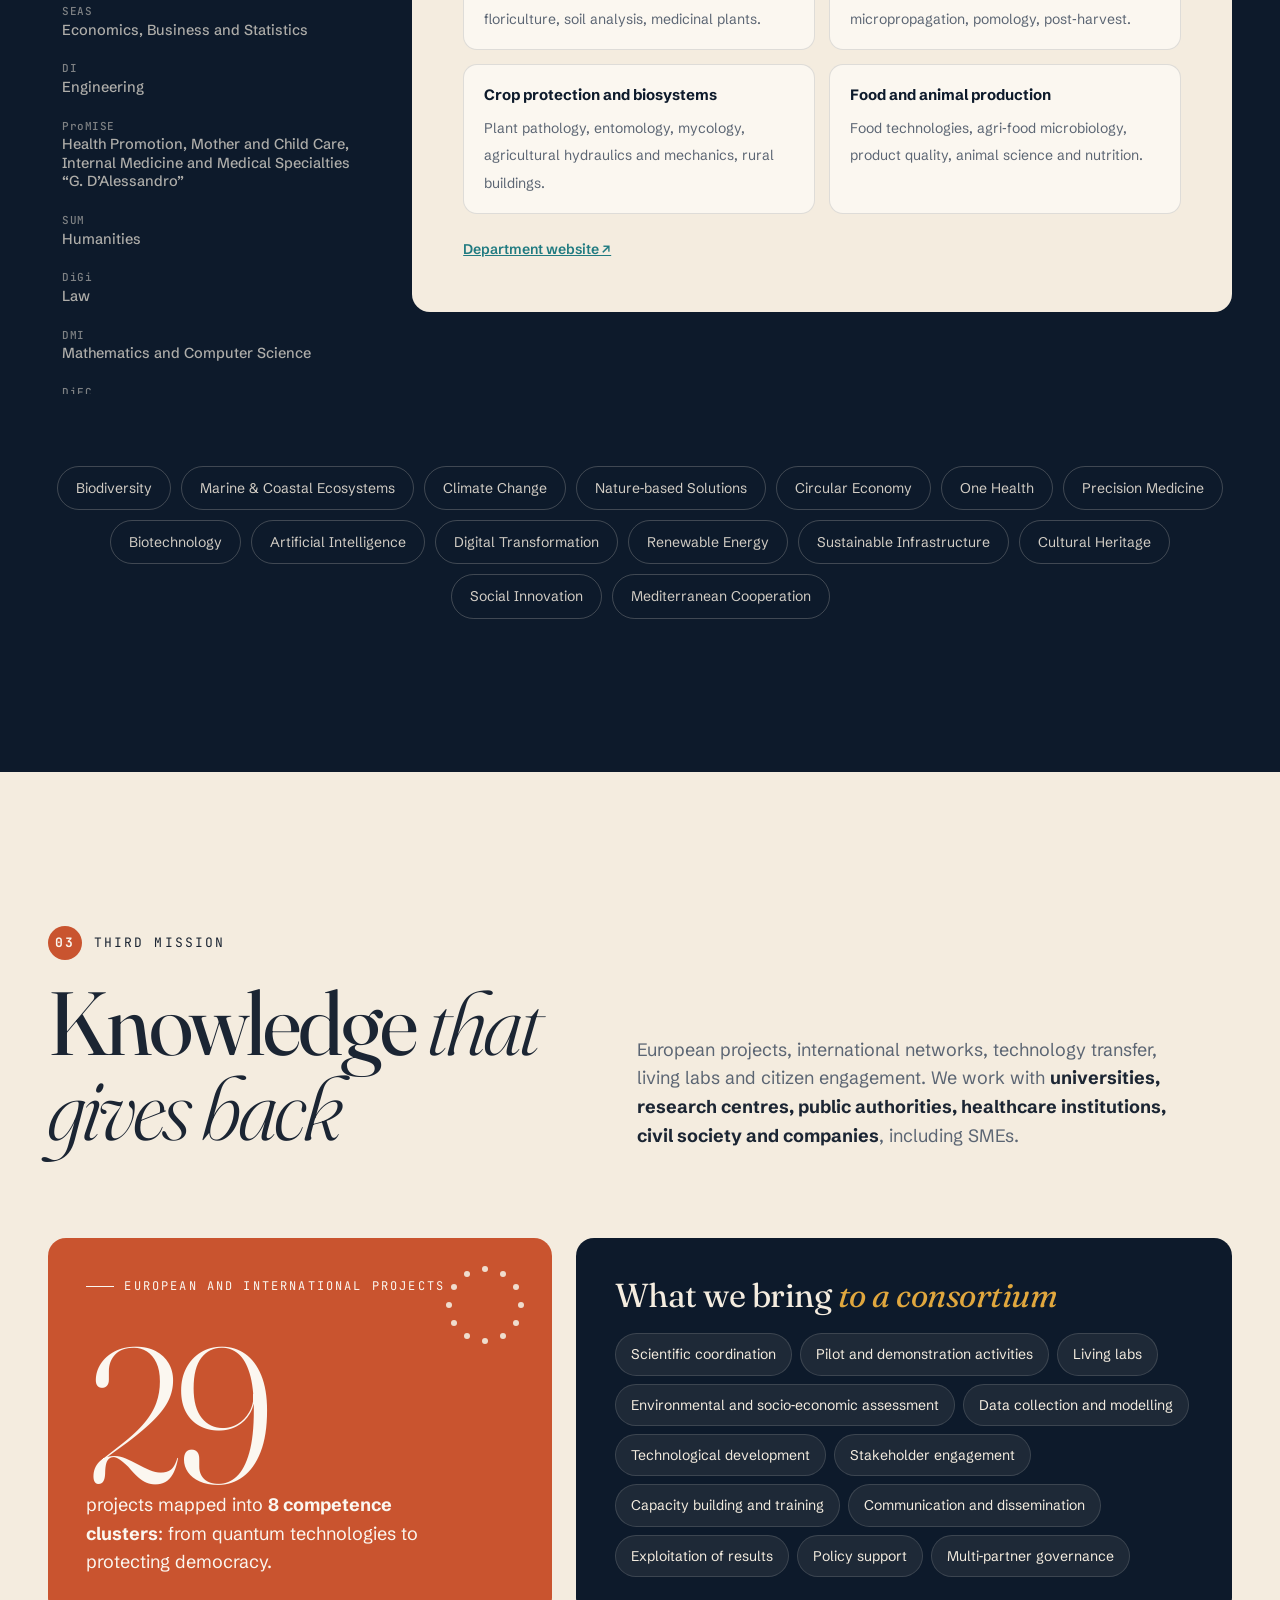
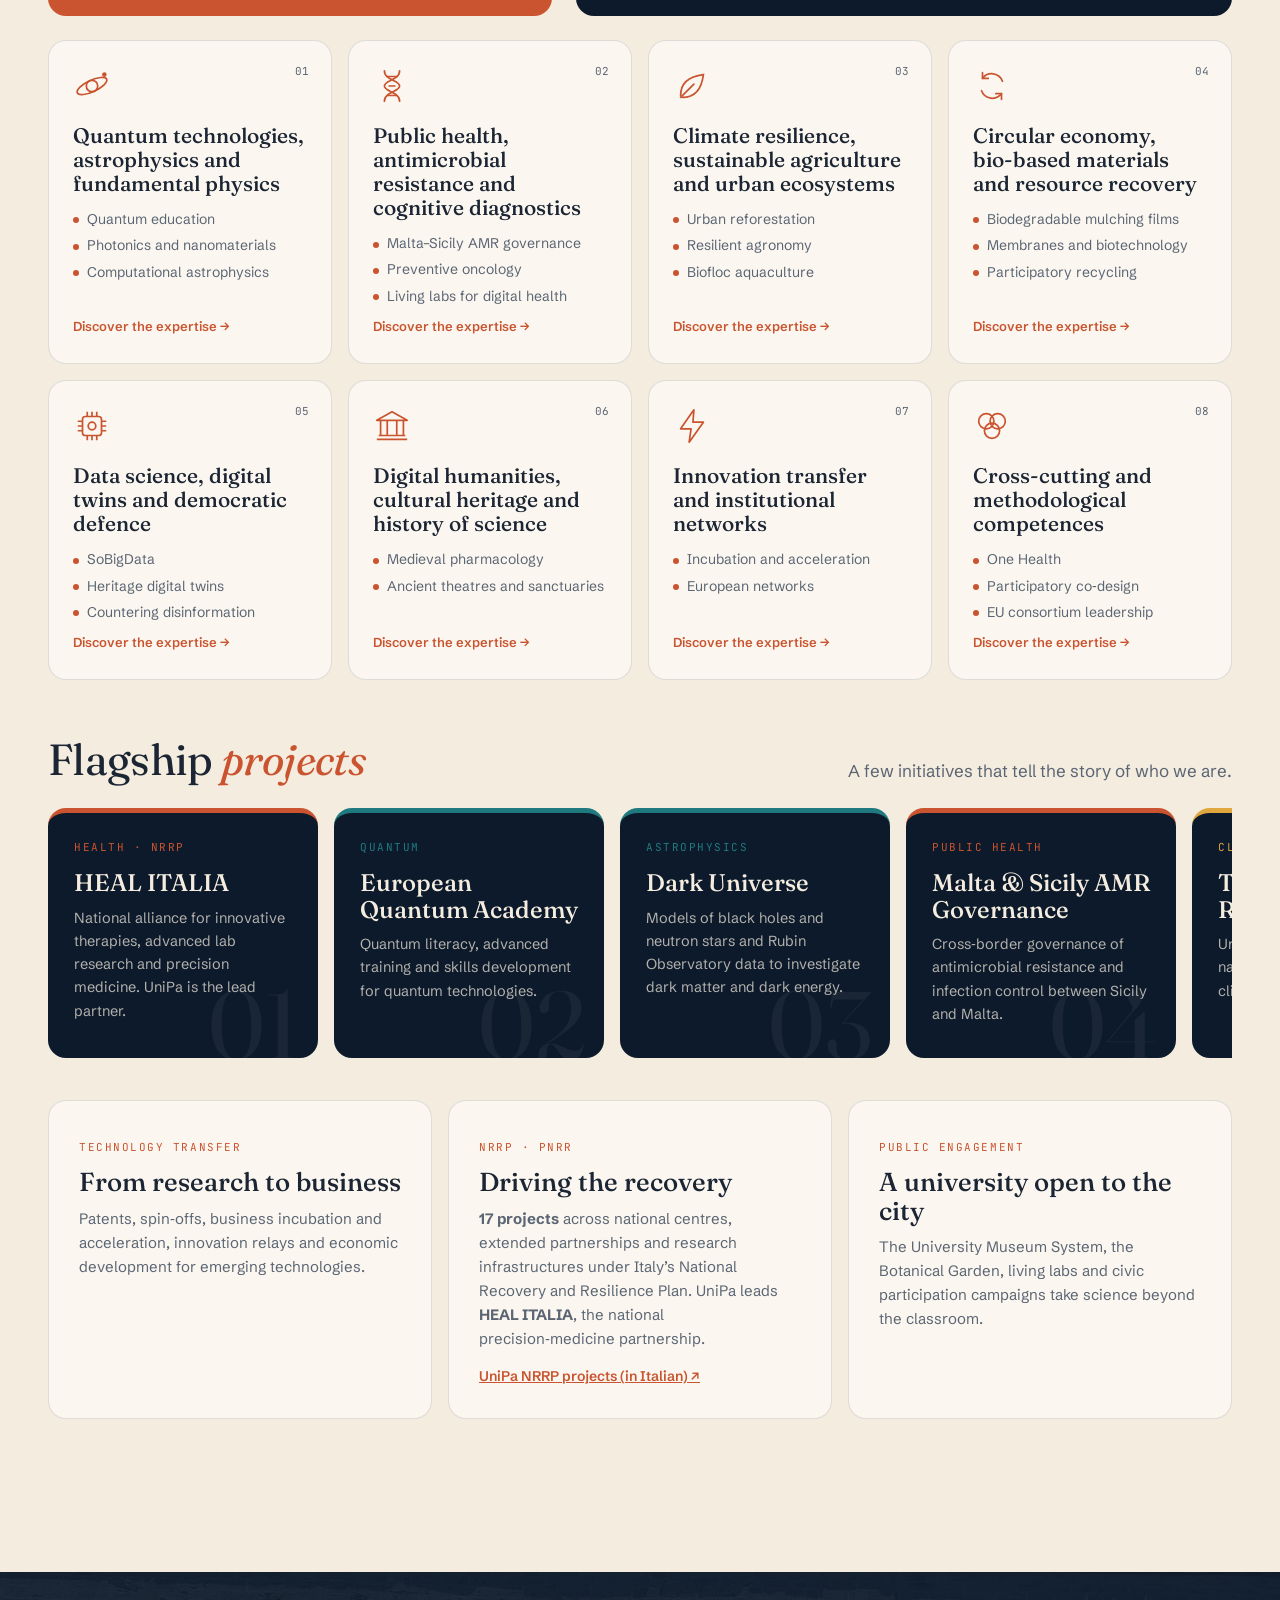
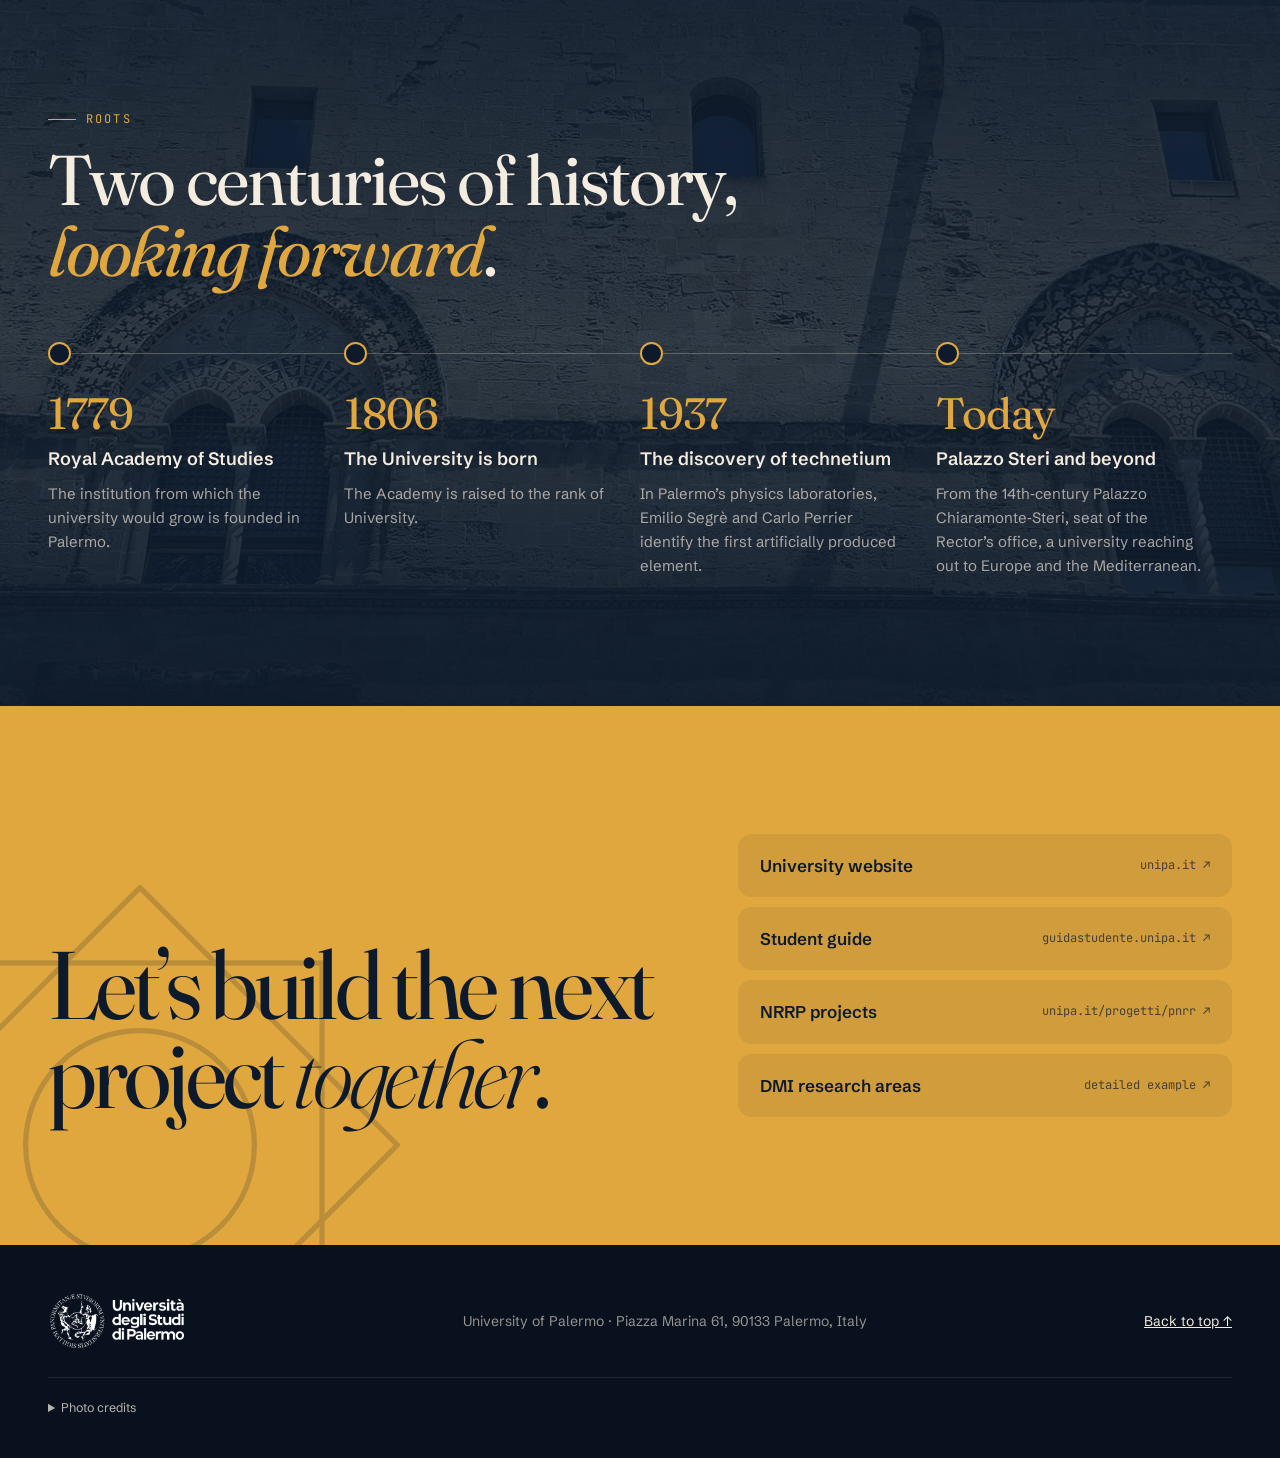
==== commit fa53adb4: "Tutti i 16 dipartimenti (aggiunti DARCH, DiGi, Me.Pre.C.C., ProMISE, SAAF) con link ai siti ufficial" ====
--- a/en/index.html
+++ b/en/index.html
@@ -10,7 +10,7 @@
   <meta property="og:description" content="Education, Research and Third Mission at the University of Palermo. At the heart of the Mediterranean since 1806.">
   <meta property="og:type" content="website">
   <meta property="og:image" content="../assets/og-image.png">
-  <link rel="icon" href="../assets/favicon.svg" type="image/svg+xml">
+  <link rel="icon" href="../assets/favicon.ico" sizes="16x16 32x32">
   <link rel="preconnect" href="https://fonts.googleapis.com">
   <link rel="preconnect" href="https://fonts.gstatic.com" crossorigin>
   <link href="https://fonts.googleapis.com/css2?family=Fraunces:ital,opsz,wght,SOFT,WONK@0,9..144,300..700,0..100,0..1;1,9..144,300..700,0..100,0..1&family=JetBrains+Mono:wght@400;700&family=Schibsted+Grotesk:wght@400;500;600;700&display=swap" rel="stylesheet">
@@ -359,7 +359,7 @@
     <div class="depts" id="departments">
       <div class="depts-head reveal">
         <h3>Our departments, <em>up close</em></h3>
-        <p>A selection of our departments’ research lines. Choose a department to discover what its research groups work on.</p>
+        <p>All 16 departments of the university. Choose a department to discover what its research groups work on.</p>
       </div>
       <div class="explorer reveal">
         <div class="dept-tabs" role="tablist" aria-label="Departments" id="deptTabs"></div>
--- a/css/style.css
+++ b/css/style.css
@@ -380,10 +380,10 @@
 .depts-head p { margin: 0; max-width: 420px; color: rgba(244,236,223,.66); font-size: 15px; }
 
 .explorer { display: grid; grid-template-columns: 340px 1fr; gap: 24px; align-items: start; }
-.dept-tabs { display: flex; flex-direction: column; gap: 4px; position: sticky; top: 96px; }
+.dept-tabs { display: flex; flex-direction: column; gap: 2px; position: sticky; top: 96px; max-height: calc(100vh - 120px); overflow-y: auto; scrollbar-width: thin; scrollbar-color: rgba(244,236,223,.25) transparent; padding-right: 4px; }
 .dept-tab {
   all: unset; cursor: pointer; display: grid; grid-template-columns: 1fr; gap: 2px;
-  padding: 14px 16px; border-radius: 12px; font-size: 15px; font-weight: 500; line-height: 1.3;
+  padding: 10px 14px; border-radius: 12px; font-size: 14.5px; font-weight: 500; line-height: 1.3;
   color: rgba(244,236,223,.7); transition: background .25s, color .25s;
 }
 .dept-tab .abbr { font-family: var(--f-mono); font-size: 11px; letter-spacing: .05em; opacity: .7; }
@@ -537,7 +537,7 @@
   .clusters { grid-template-columns: repeat(2, 1fr); }
   .explorer { grid-template-columns: 1fr; }
   .num-grid { grid-template-columns: 1fr; max-width: 640px; margin-inline: auto; }
-  .dept-tabs { position: static; flex-direction: row; overflow-x: auto; scroll-snap-type: x mandatory; padding-bottom: 8px; scrollbar-width: thin; -webkit-mask-image: linear-gradient(90deg, #000 85%, transparent); mask-image: linear-gradient(90deg, #000 85%, transparent); }
+  .dept-tabs { position: static; flex-direction: row; max-height: none; overflow-y: hidden; overflow-x: auto; scroll-snap-type: x mandatory; padding-bottom: 8px; scrollbar-width: thin; -webkit-mask-image: linear-gradient(90deg, #000 85%, transparent); mask-image: linear-gradient(90deg, #000 85%, transparent); }
   .dept-tab { flex: none; scroll-snap-align: start; grid-template-columns: auto; white-space: nowrap; }
   .dept-tab .full { display: none; }
   .dept-tab .abbr { font-size: 13px; opacity: 1; }
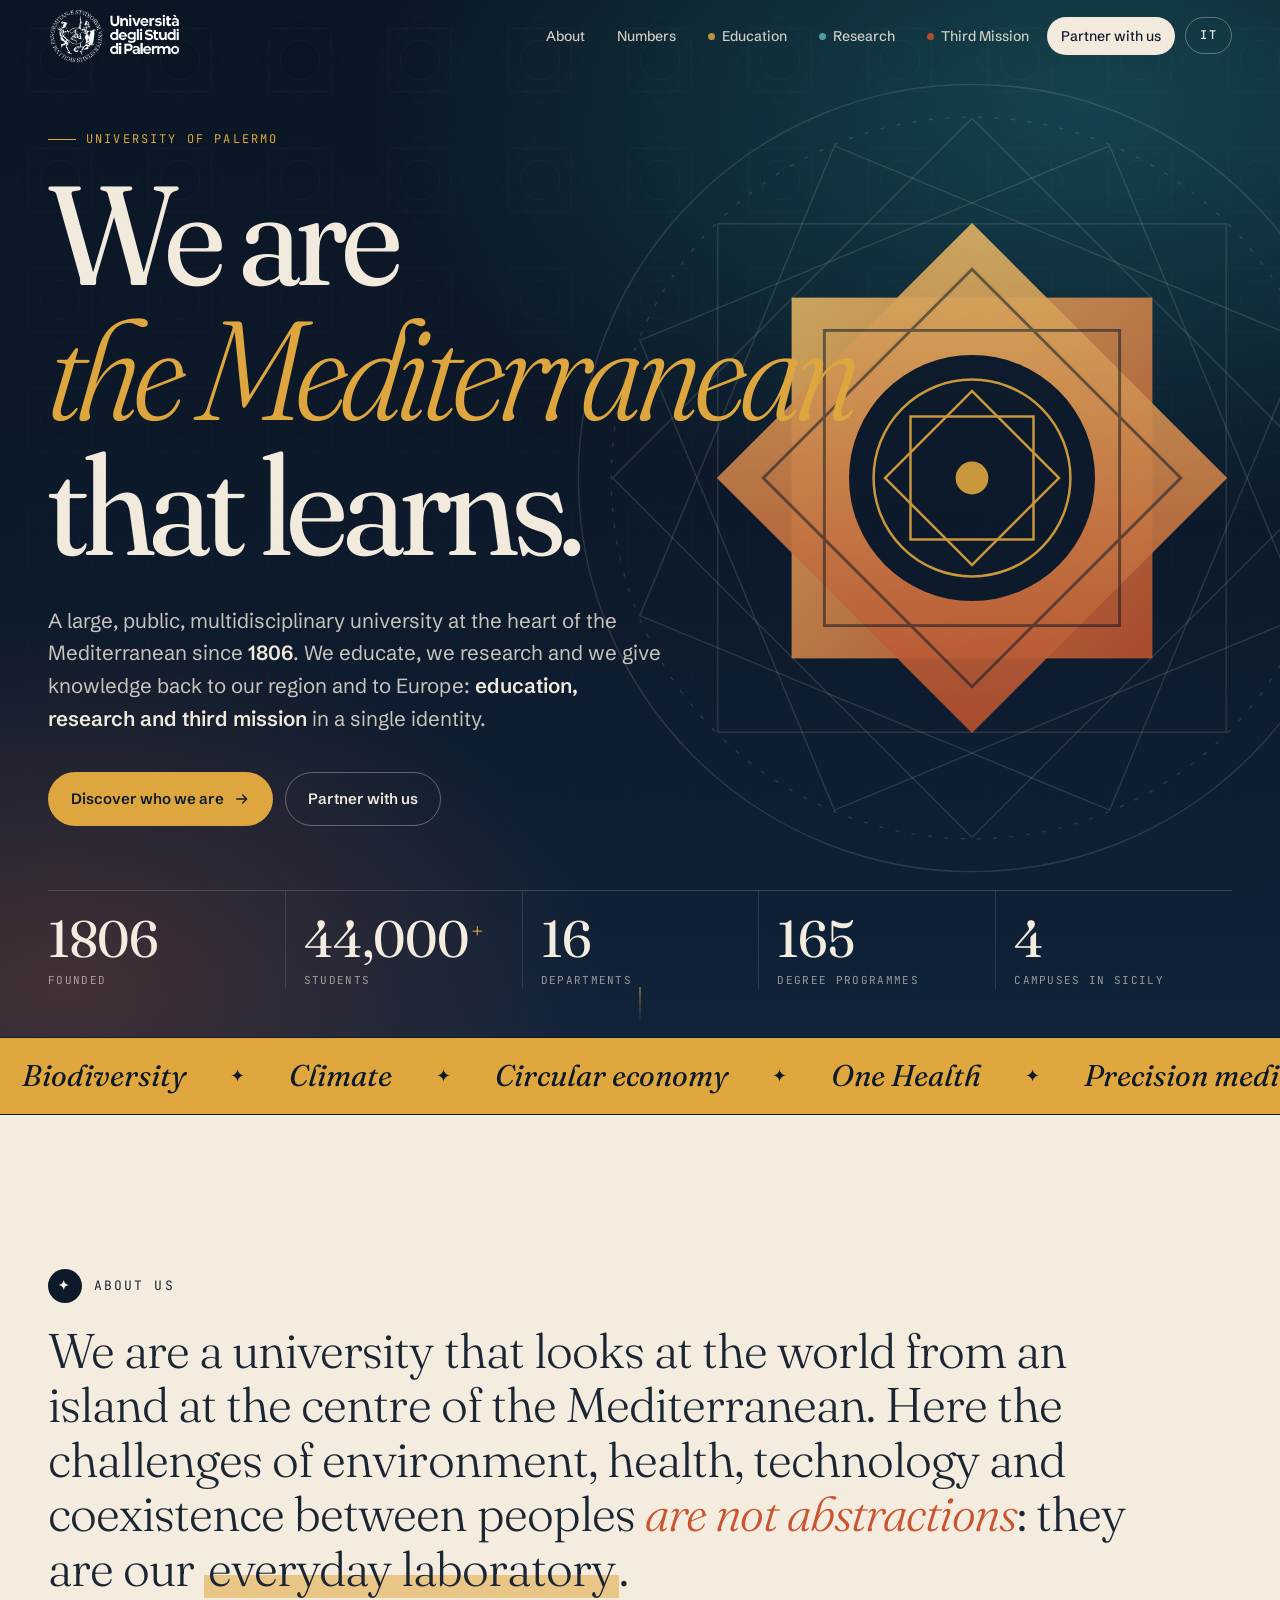
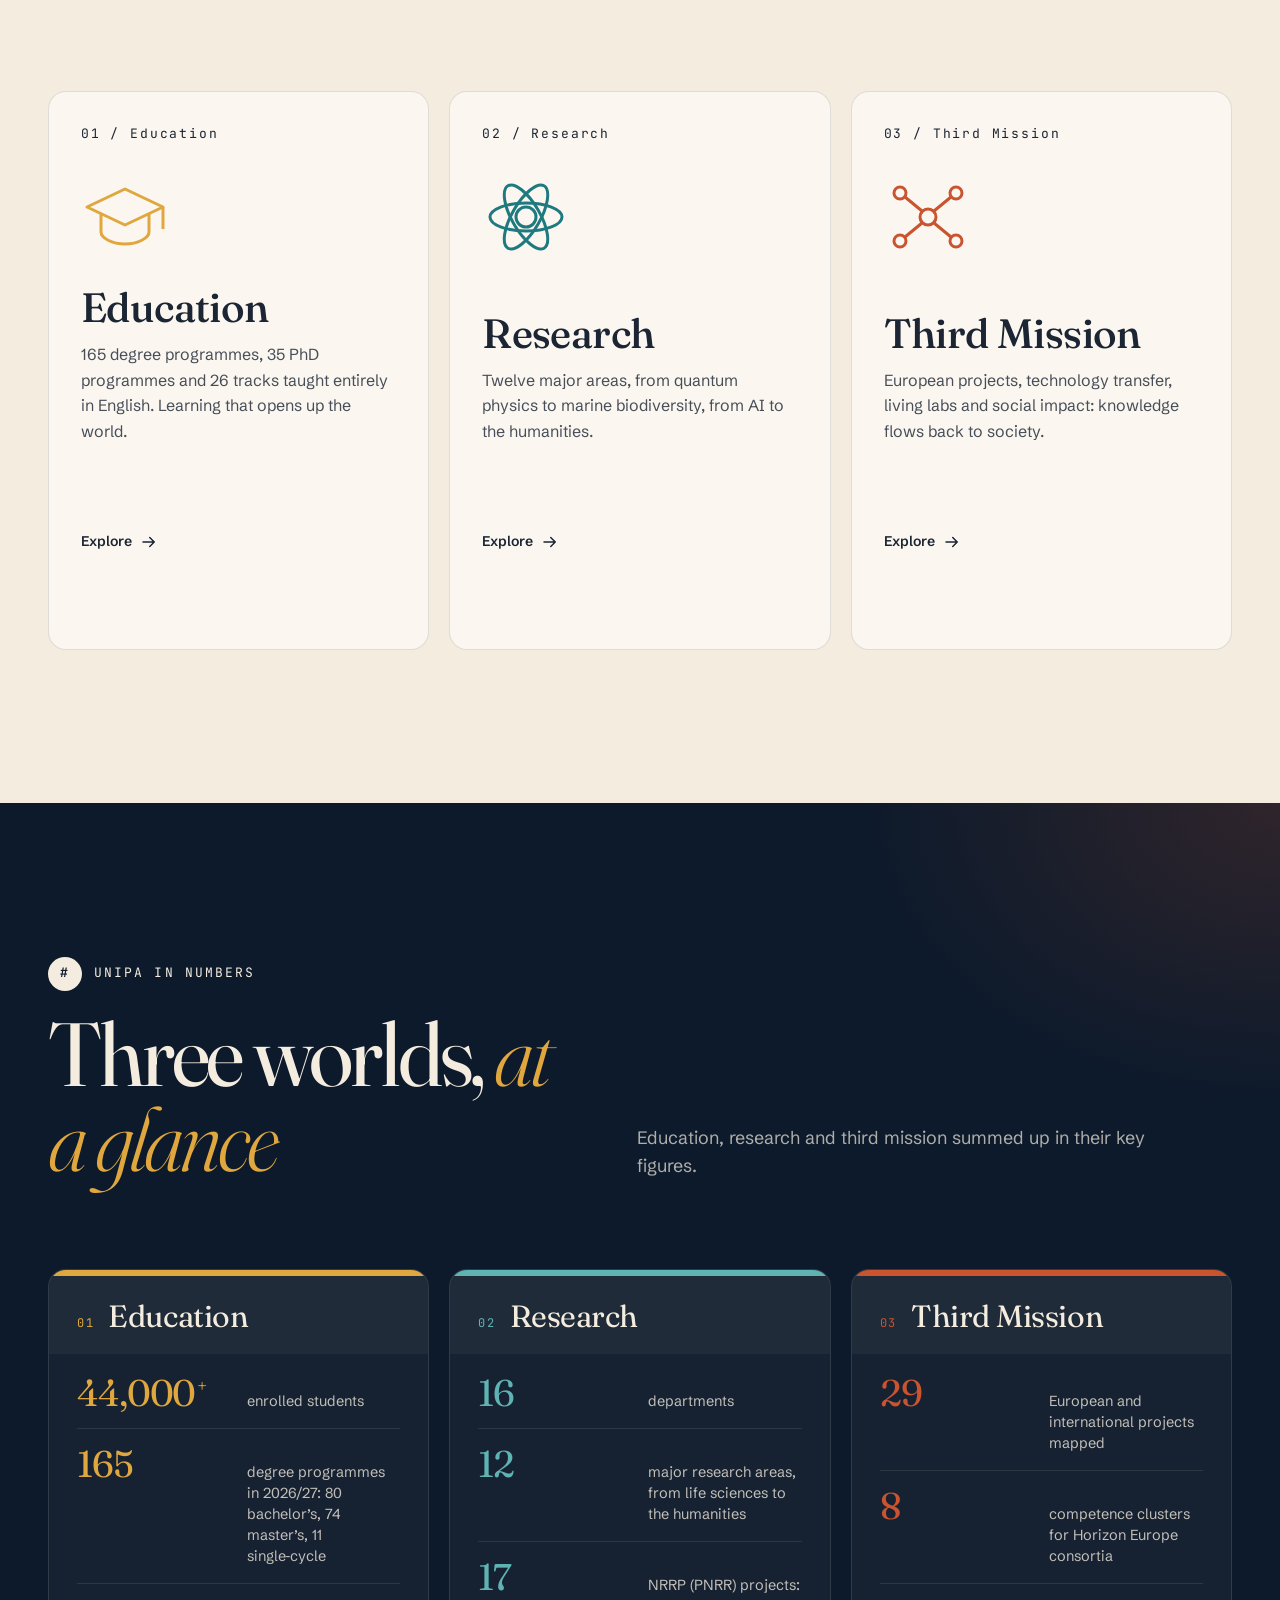
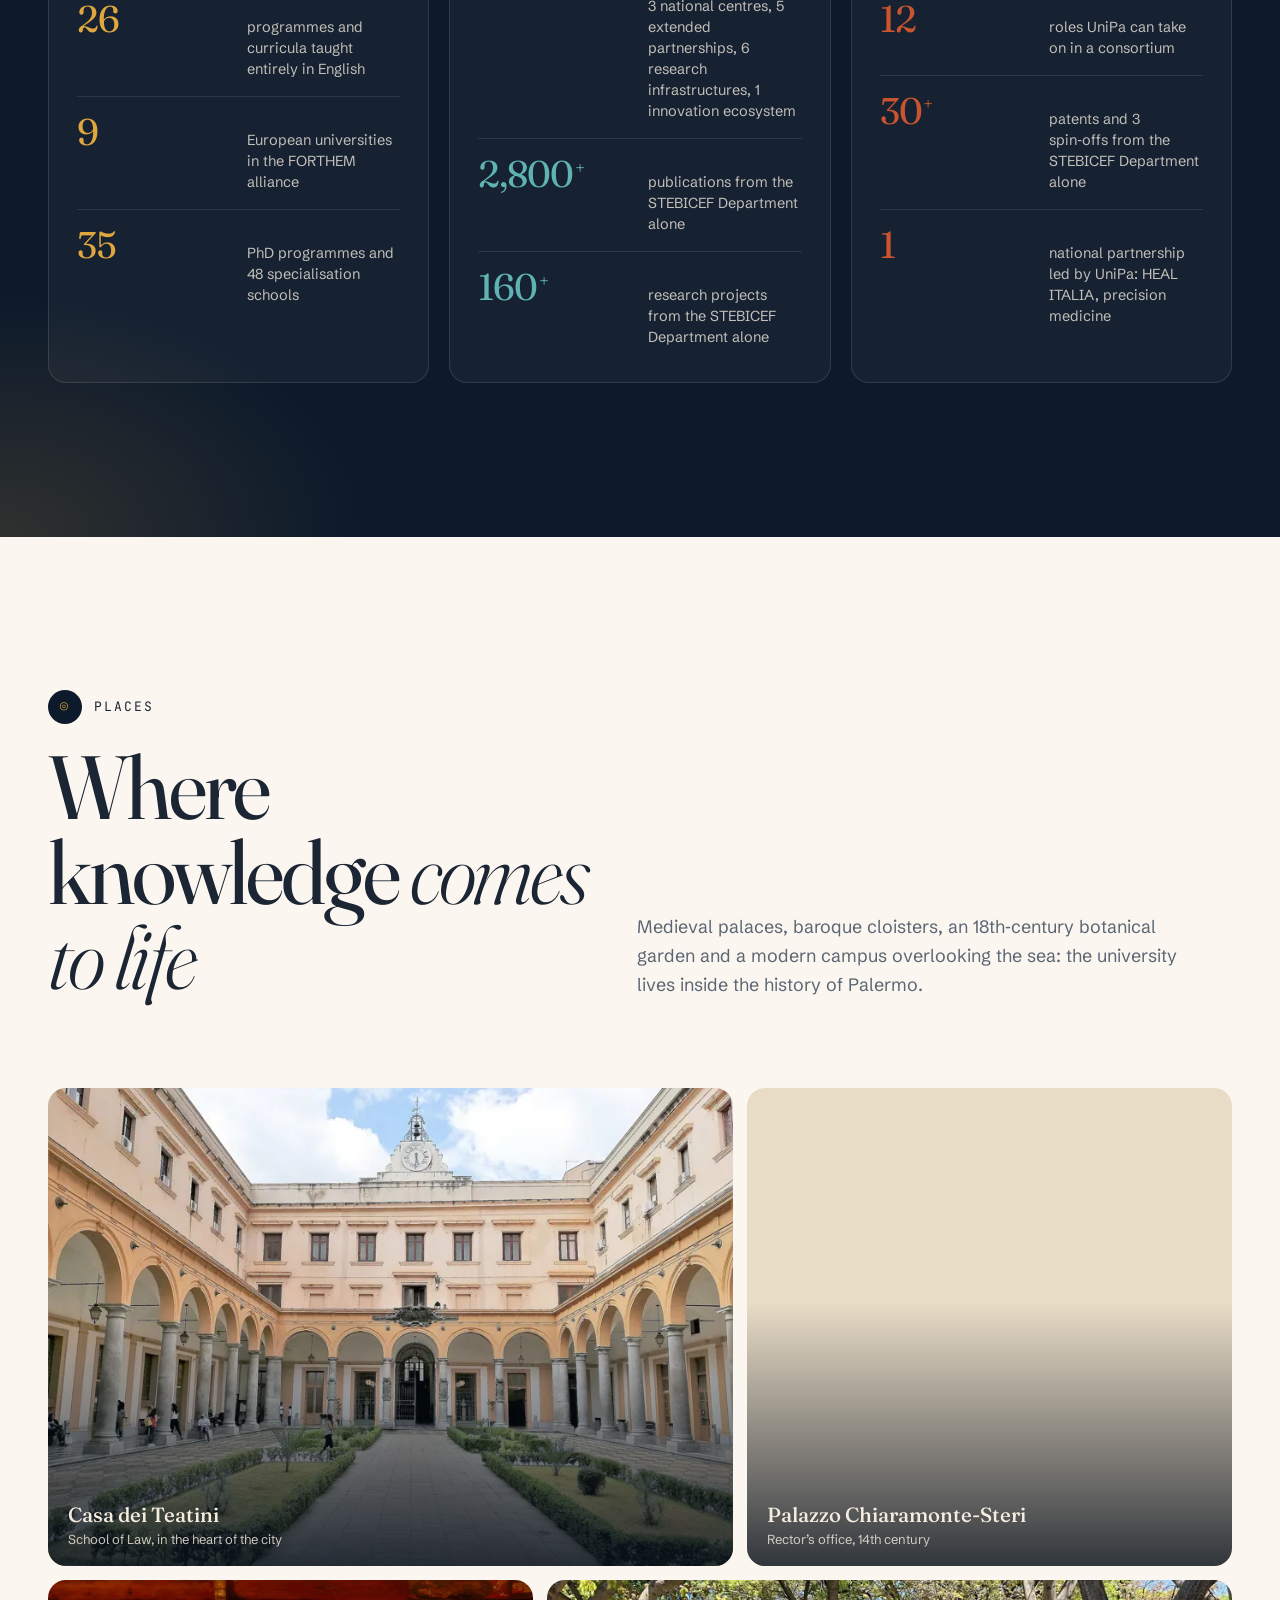
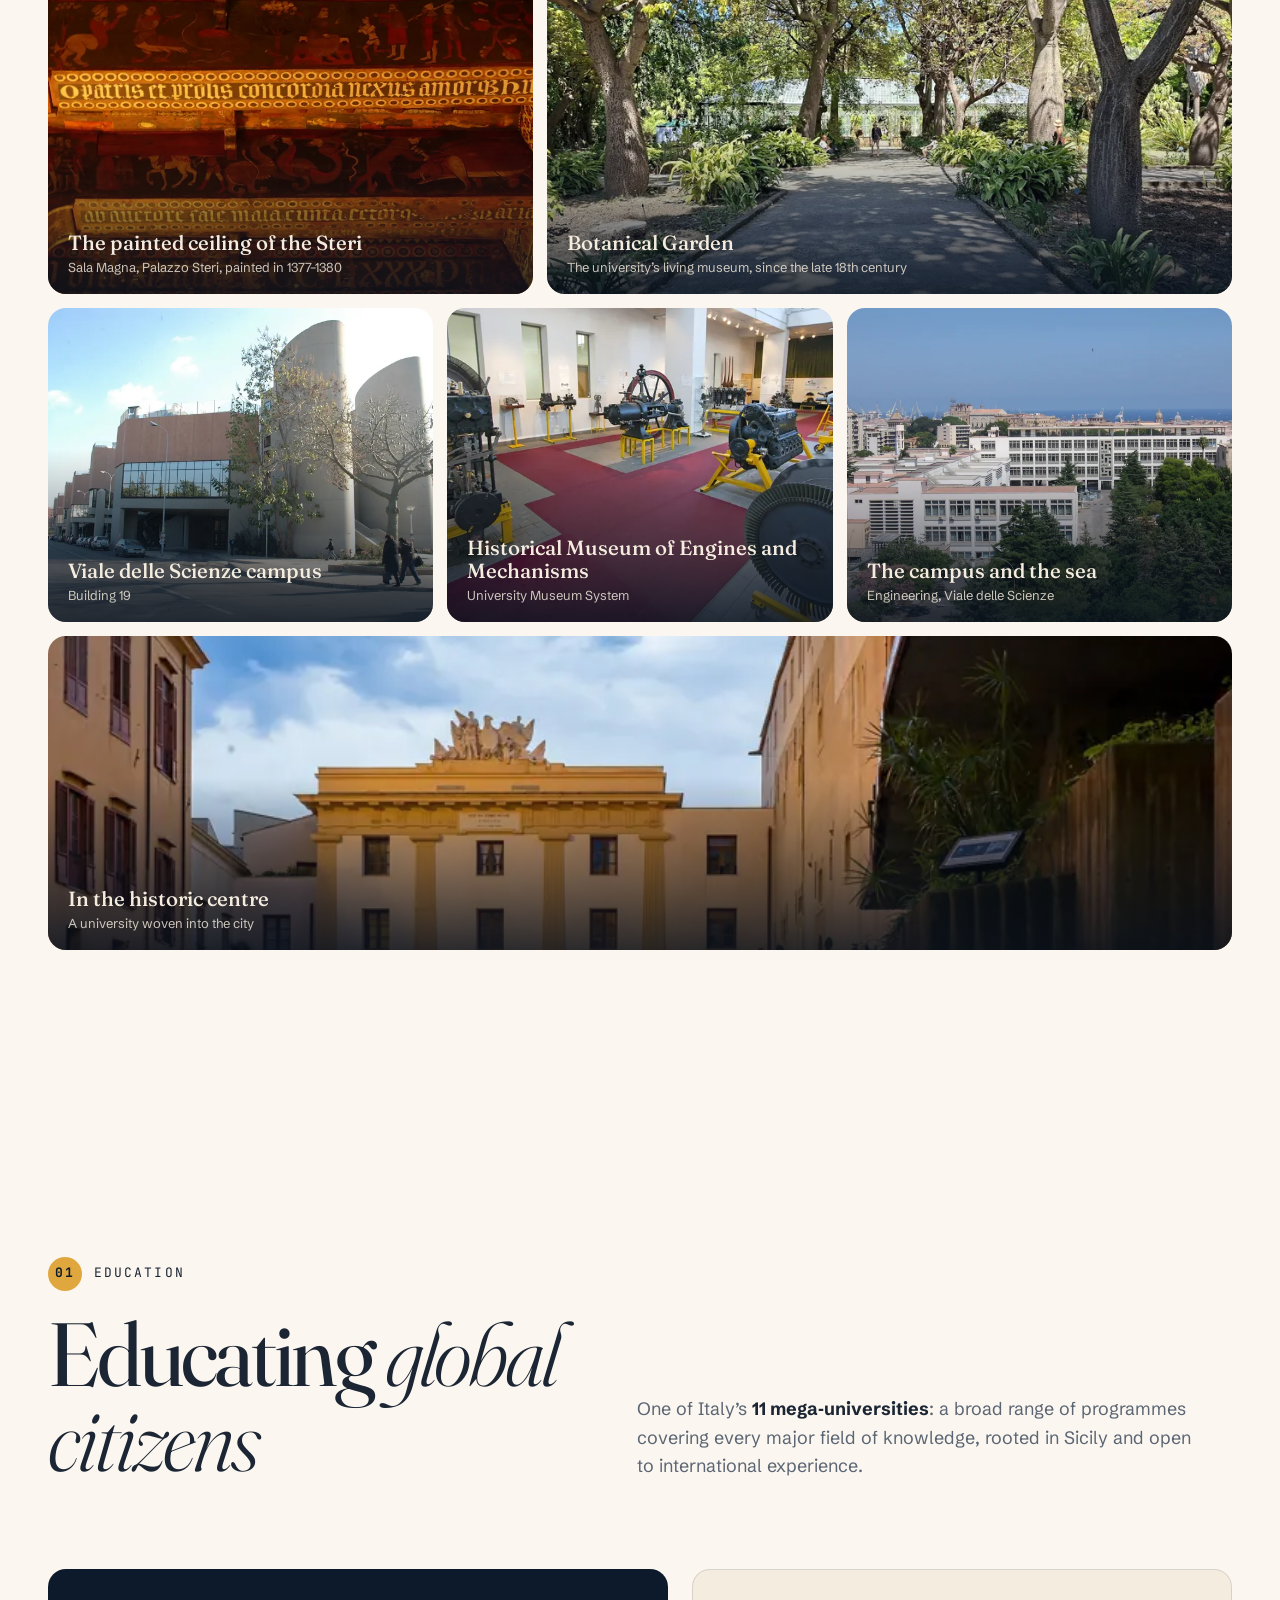
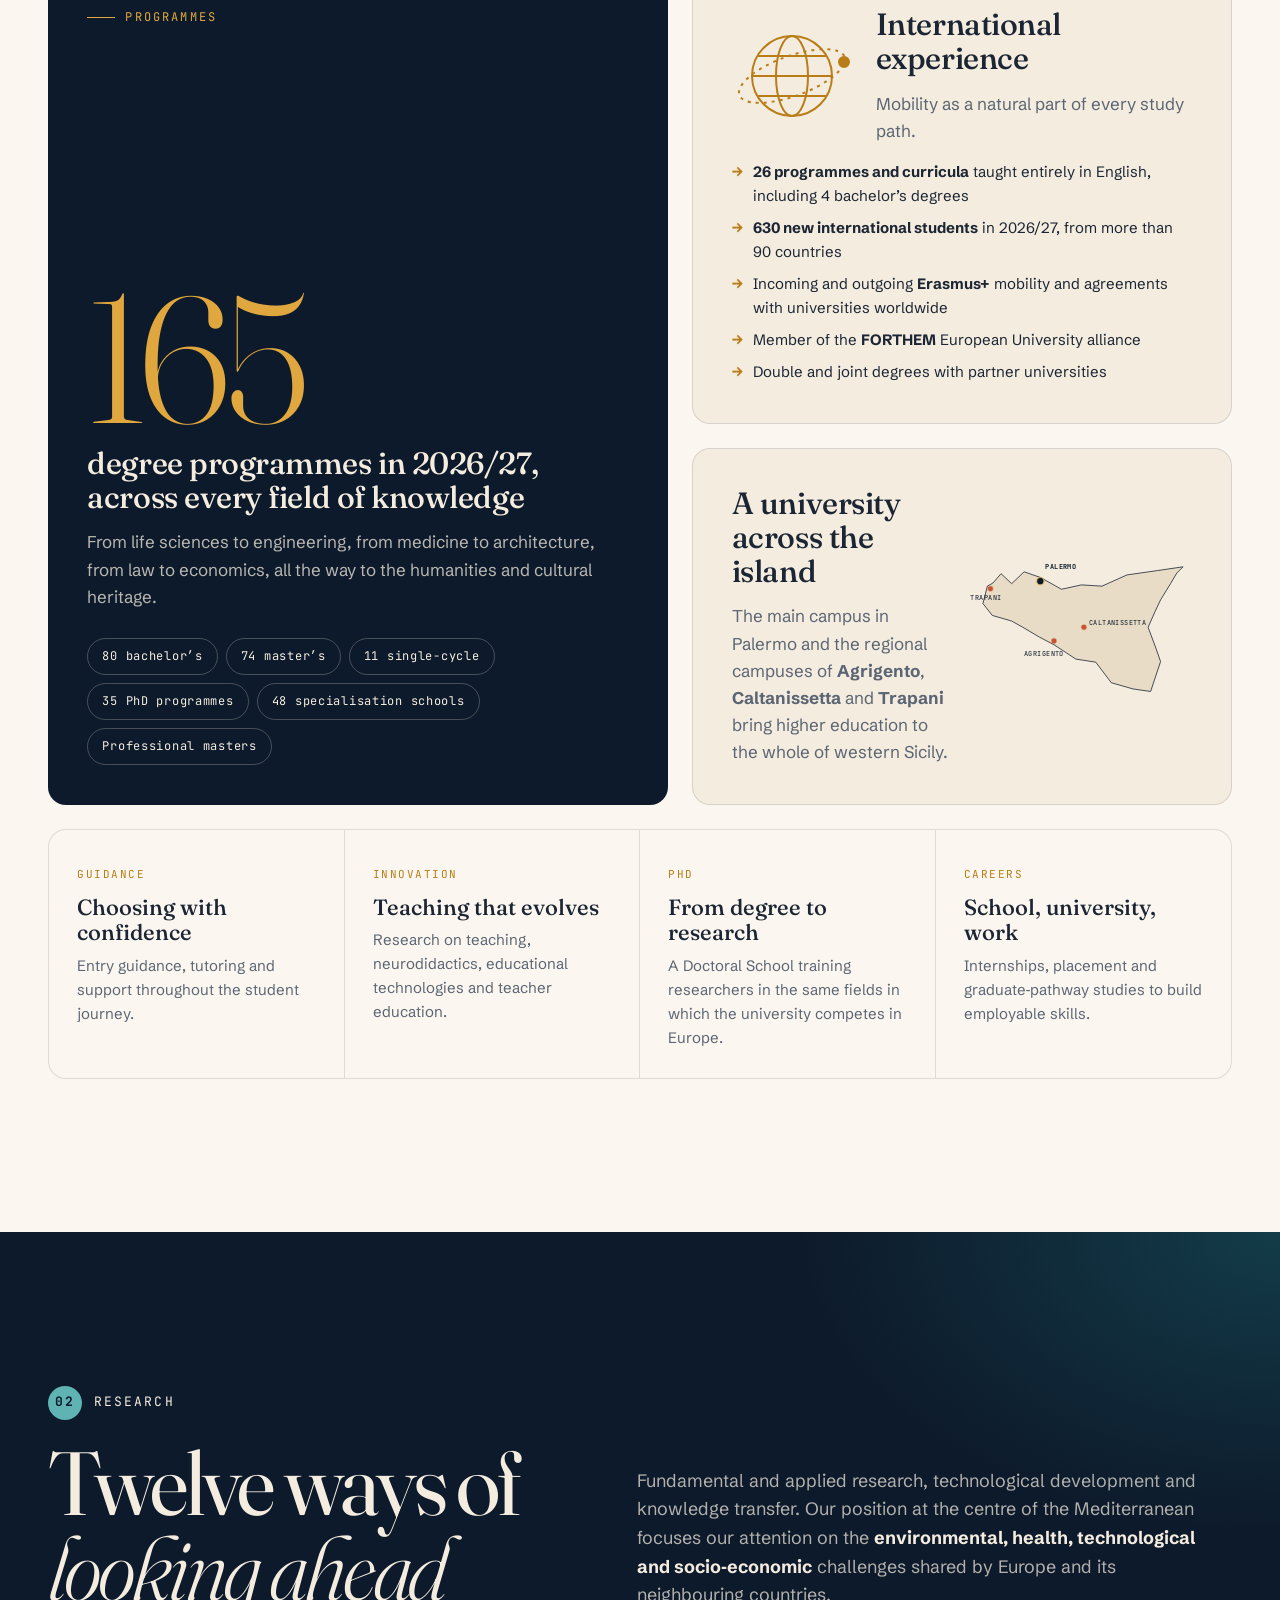
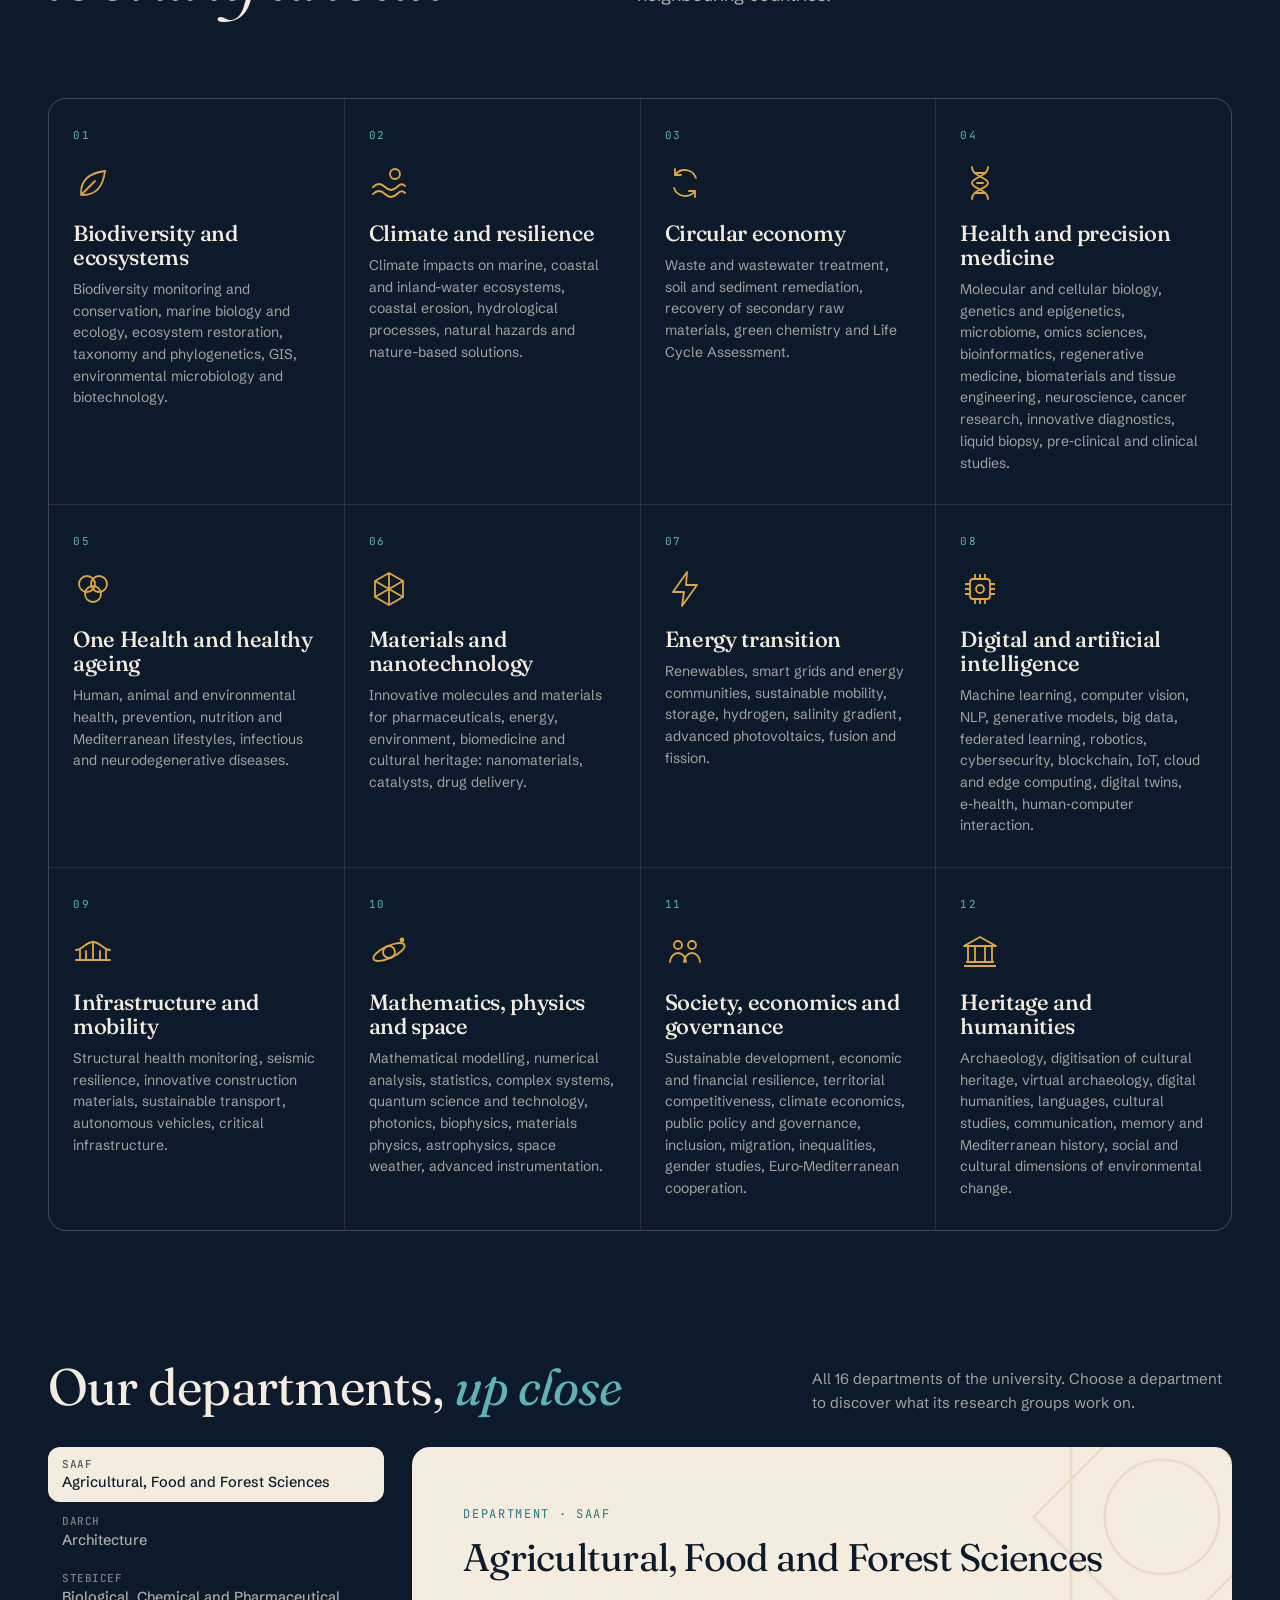
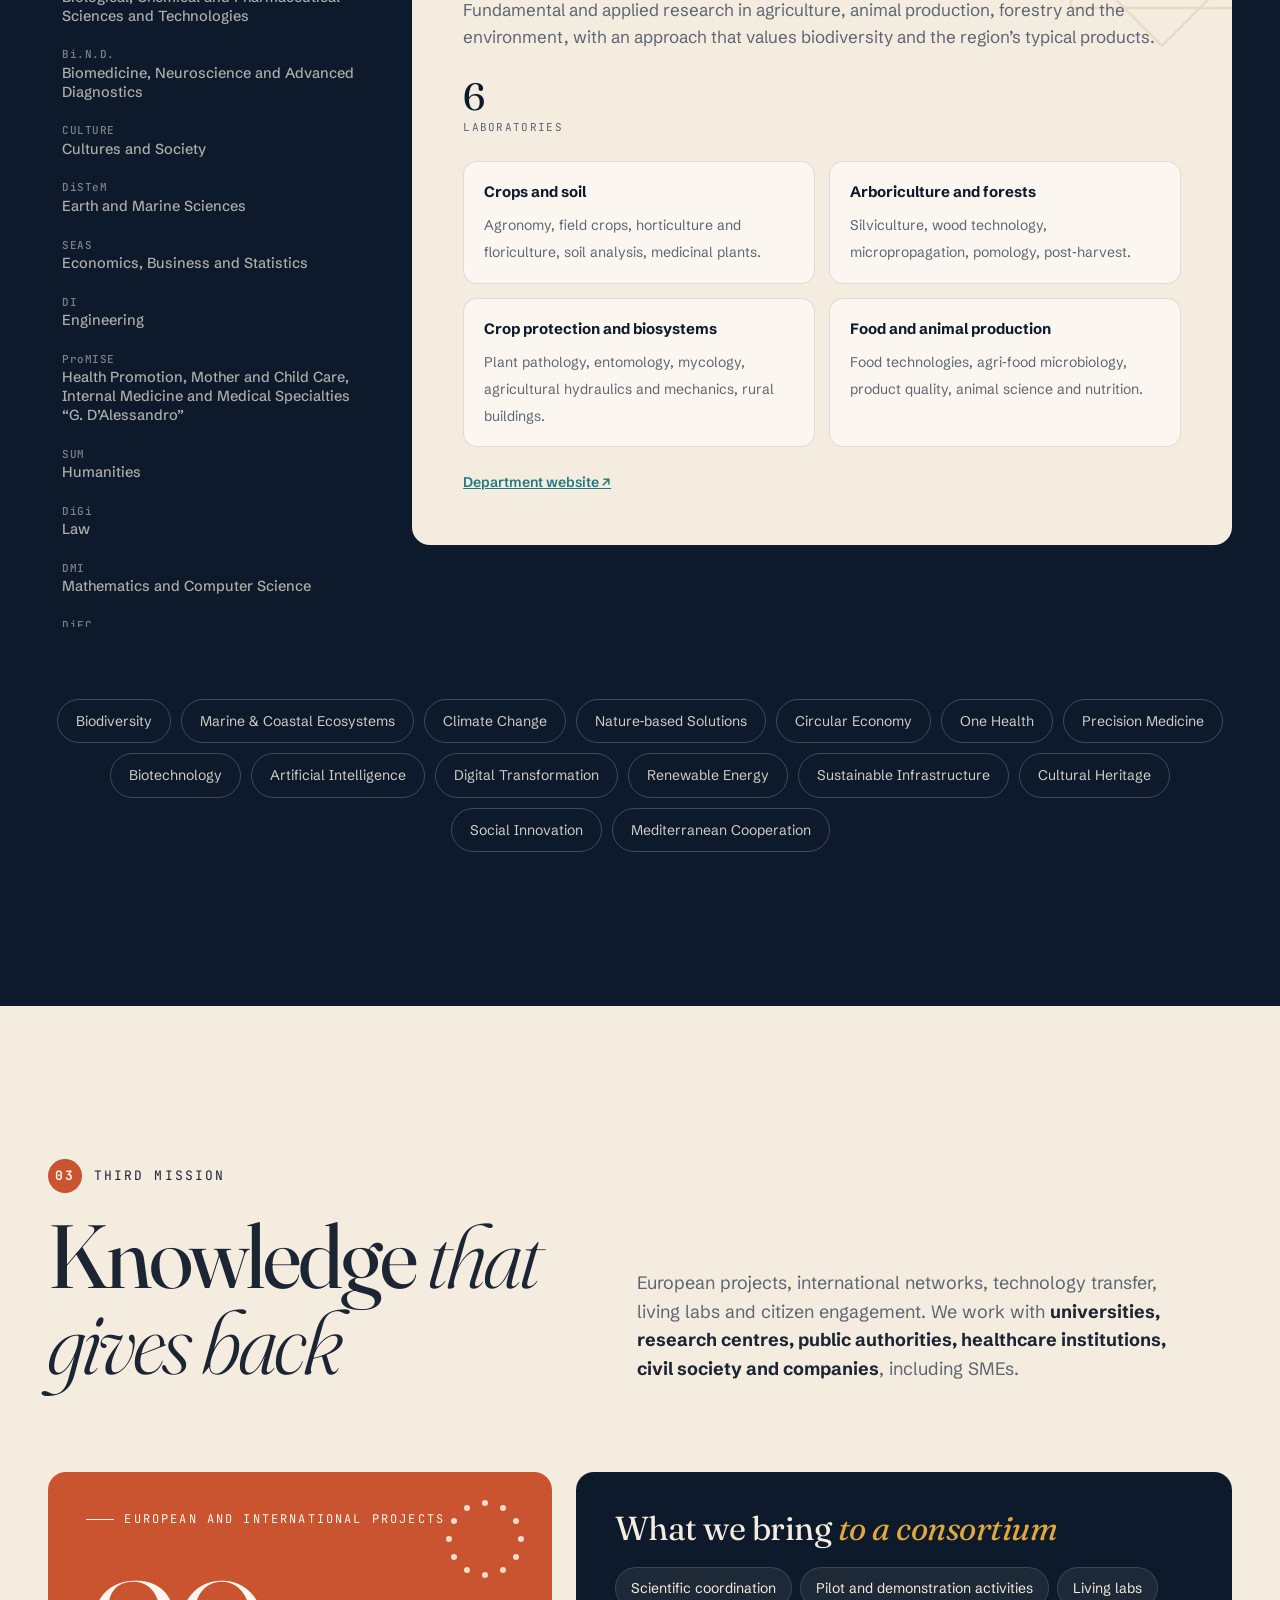
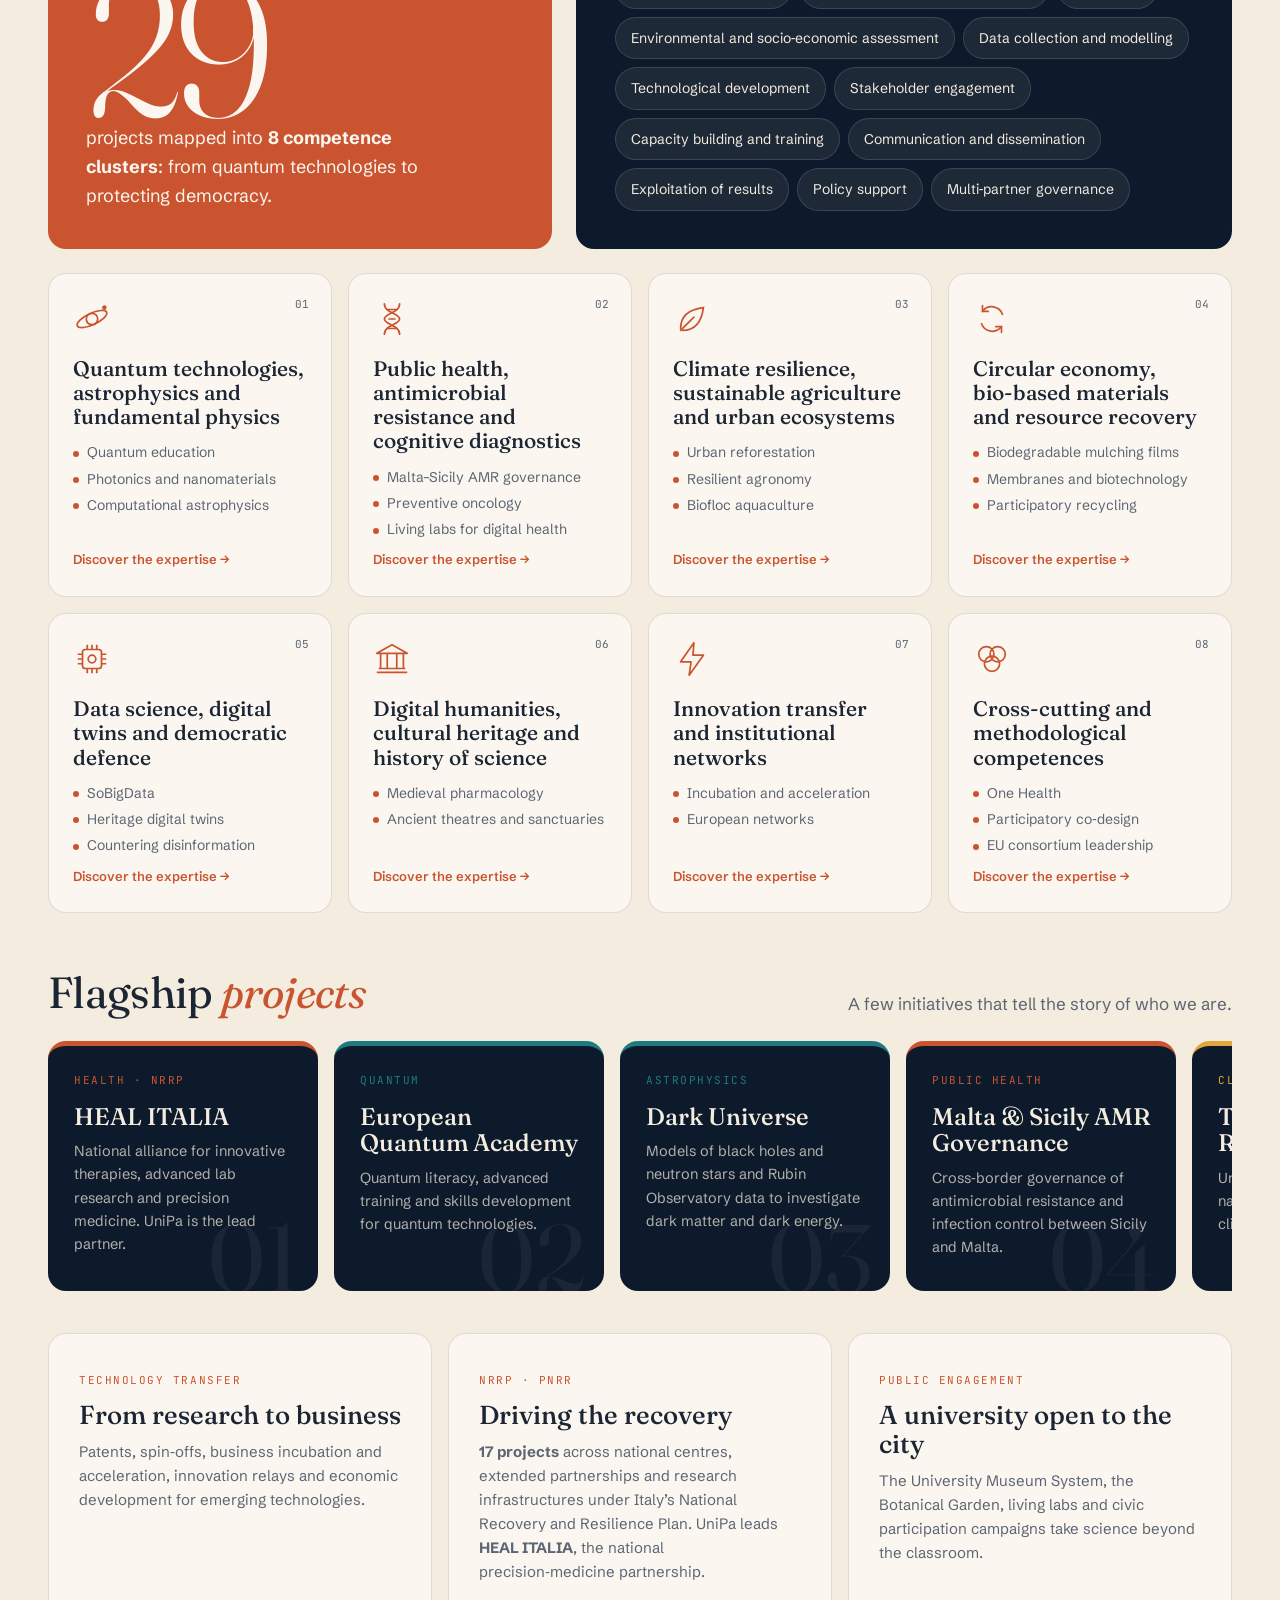
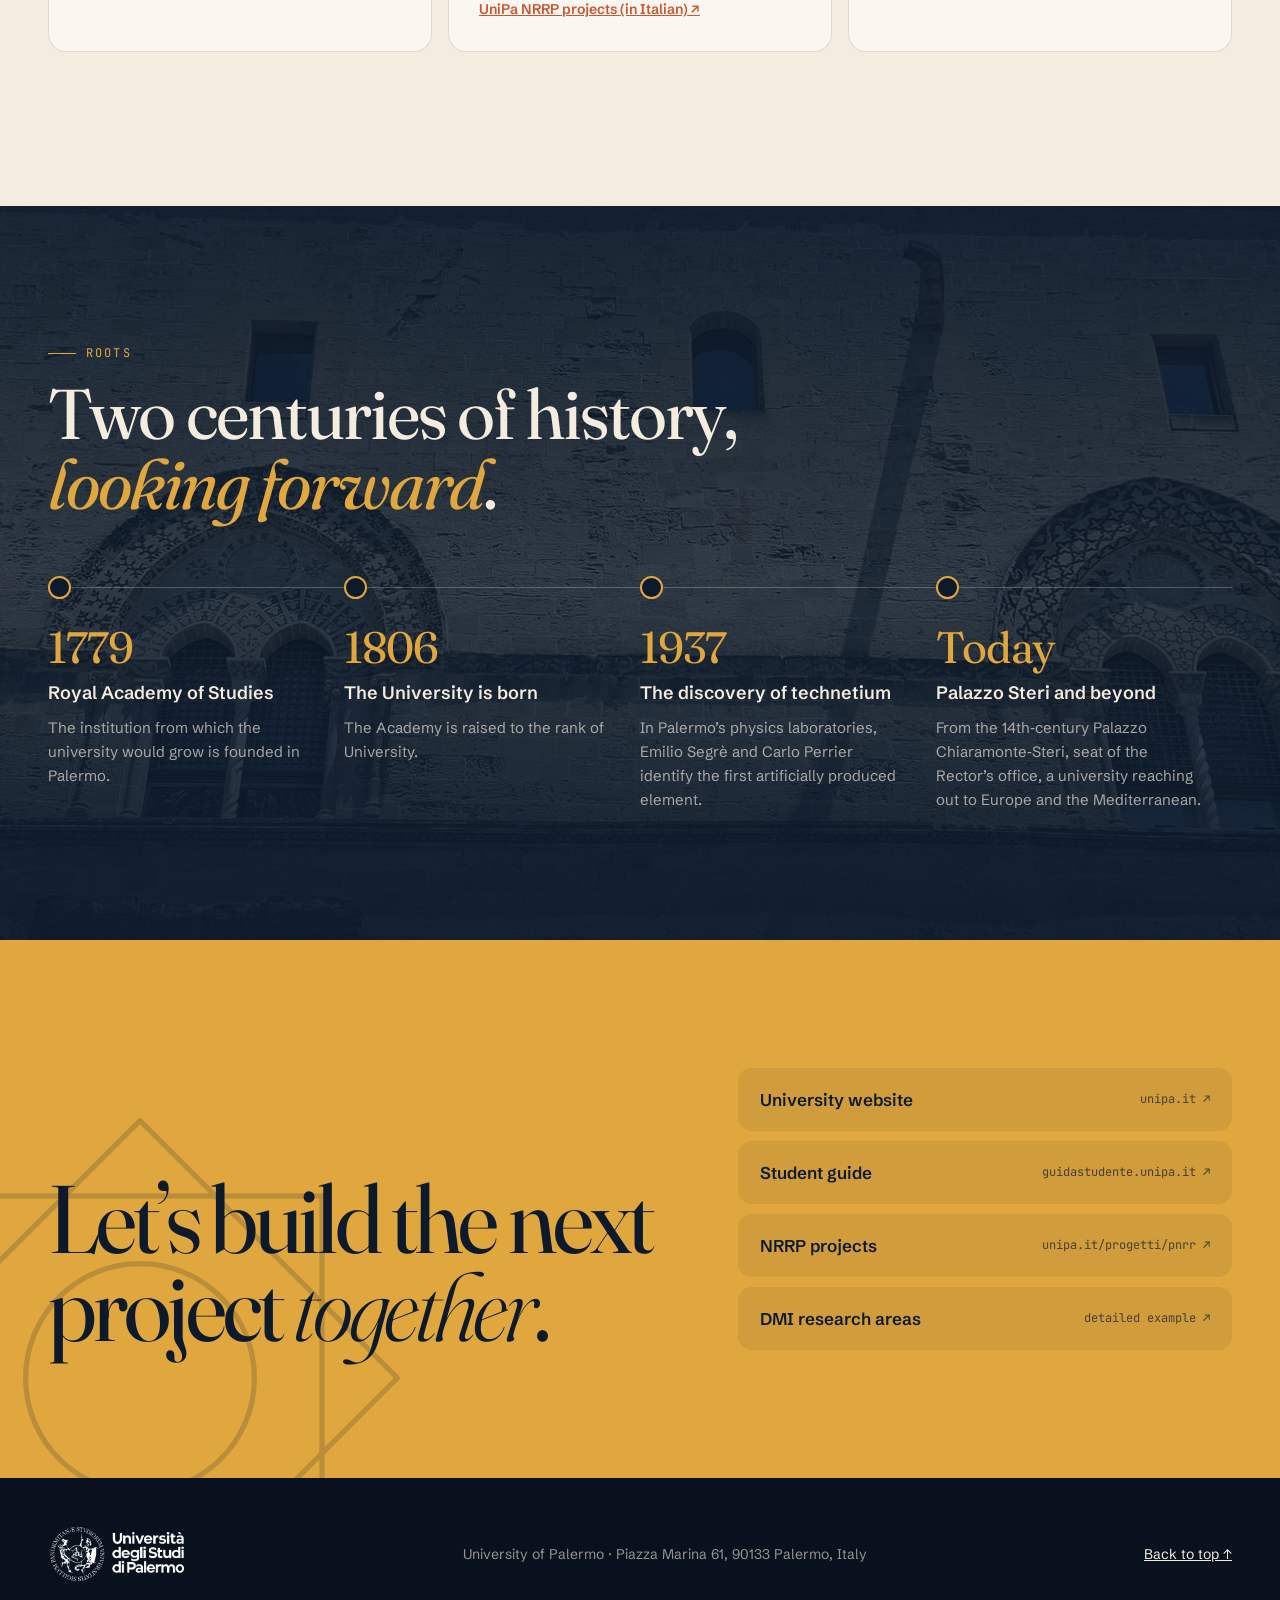
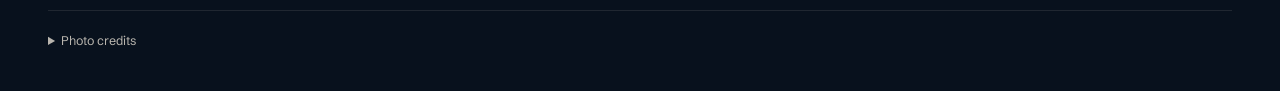
==== commit 8378f257: "Verifica completa dei contenuti: temi integrali dei dipartimenti dalla presentazione, aree arricchit" ====
--- a/en/index.html
+++ b/en/index.html
@@ -128,7 +128,7 @@
       <div role="listitem"><div class="stat-num" data-count="1806" data-plain>1806</div><div class="stat-label">Founded</div></div>
       <div role="listitem"><div class="stat-num"><span data-count="44000">44,000</span><sup>+</sup></div><div class="stat-label">Students</div></div>
       <div role="listitem"><div class="stat-num" data-count="16">16</div><div class="stat-label">Departments</div></div>
-      <div role="listitem"><div class="stat-num"><span data-count="130">130</span><sup>+</sup></div><div class="stat-label">Degree programmes</div></div>
+      <div role="listitem"><div class="stat-num" data-count="165">165</div><div class="stat-label">Degree programmes</div></div>
       <div role="listitem"><div class="stat-num" data-count="4">4</div><div class="stat-label">Campuses in Sicily</div></div>
     </div>
   </div>
@@ -153,7 +153,7 @@
         <span class="pillar-idx">01 / Education</span>
         <svg class="pillar-icon" viewBox="0 0 88 88" aria-hidden="true"><g fill="none" stroke="currentColor" stroke-width="3" stroke-linejoin="round"><path d="M44 16 6 34l38 18 38-18z"/><path d="M20 41v18c0 6 11 12 24 12s24-6 24-12V41"/><path d="M82 34v22"/></g></svg>
         <h3>Education</h3>
-        <p>More than 130 degree programmes, PhDs and international tracks taught in English. Learning that opens up the world.</p>
+        <p>165 degree programmes, 35 PhD programmes and 26 tracks taught entirely in English. Learning that opens up the world.</p>
         <span class="pillar-go">Explore <svg><use href="#arrow"/></svg></span>
       </a>
       <a class="pillar ricerca reveal" href="#research" style="--i:1">
@@ -191,10 +191,10 @@
         <header><span class="num-idx">01</span><h3>Education</h3></header>
         <dl>
           <div><dt><span data-count="44000">44,000</span><i>+</i></dt><dd>enrolled students</dd></div>
-          <div><dt><span data-count="130">130</span><i>+</i></dt><dd>bachelor’s, master’s and single‑cycle degree programmes</dd></div>
-          <div><dt data-count="21">21</dt><dd>programmes and curricula taught entirely in English</dd></div>
+          <div><dt data-count="165">165</dt><dd>degree programmes in 2026/27: 80 bachelor’s, 74 master’s, 11 single‑cycle</dd></div>
+          <div><dt data-count="26">26</dt><dd>programmes and curricula taught entirely in English</dd></div>
           <div><dt data-count="9">9</dt><dd>European universities in the FORTHEM alliance</dd></div>
-          <div><dt data-count="4">4</dt><dd>campuses: Palermo, Agrigento, Caltanissetta, Trapani</dd></div>
+          <div><dt data-count="35">35</dt><dd>PhD programmes and 48 specialisation schools</dd></div>
         </dl>
       </article>
 
@@ -285,11 +285,11 @@
     <div class="did-grid">
       <article class="did-card did-big reveal">
         <span class="eyebrow">Programmes</span>
-        <div class="big-num"><span data-count="130">130</span>+</div>
-        <h3>degree programmes across every field of knowledge</h3>
+        <div class="big-num" data-count="165">165</div>
+        <h3>degree programmes in 2026/27, across every field of knowledge</h3>
         <p>From life sciences to engineering, from medicine to architecture, from law to economics, all the way to the humanities and cultural heritage.</p>
         <div class="levels">
-          <span>Bachelor’s</span><span>Master’s</span><span>Single‑cycle</span><span>PhD programmes</span><span>Professional masters</span><span>Specialisation schools</span>
+          <span>80 bachelor’s</span><span>74 master’s</span><span>11 single‑cycle</span><span>35 PhD programmes</span><span>48 specialisation schools</span><span>Professional masters</span>
         </div>
       </article>
 
@@ -309,7 +309,8 @@
           </div>
         </div>
         <ul class="intl-list">
-          <li><span><b>21 initiatives</b> including programmes and curricula taught entirely in English</span></li>
+          <li><span><b>26 programmes and curricula</b> taught entirely in English, including 4 bachelor’s degrees</span></li>
+          <li><span><b>630 new international students</b> in 2026/27, from more than 90 countries</span></li>
           <li><span>Incoming and outgoing <b>Erasmus+</b> mobility and agreements with universities worldwide</span></li>
           <li><span>Member of the <b>FORTHEM</b> European University alliance</span></li>
           <li><span>Double and joint degrees with partner universities</span></li>
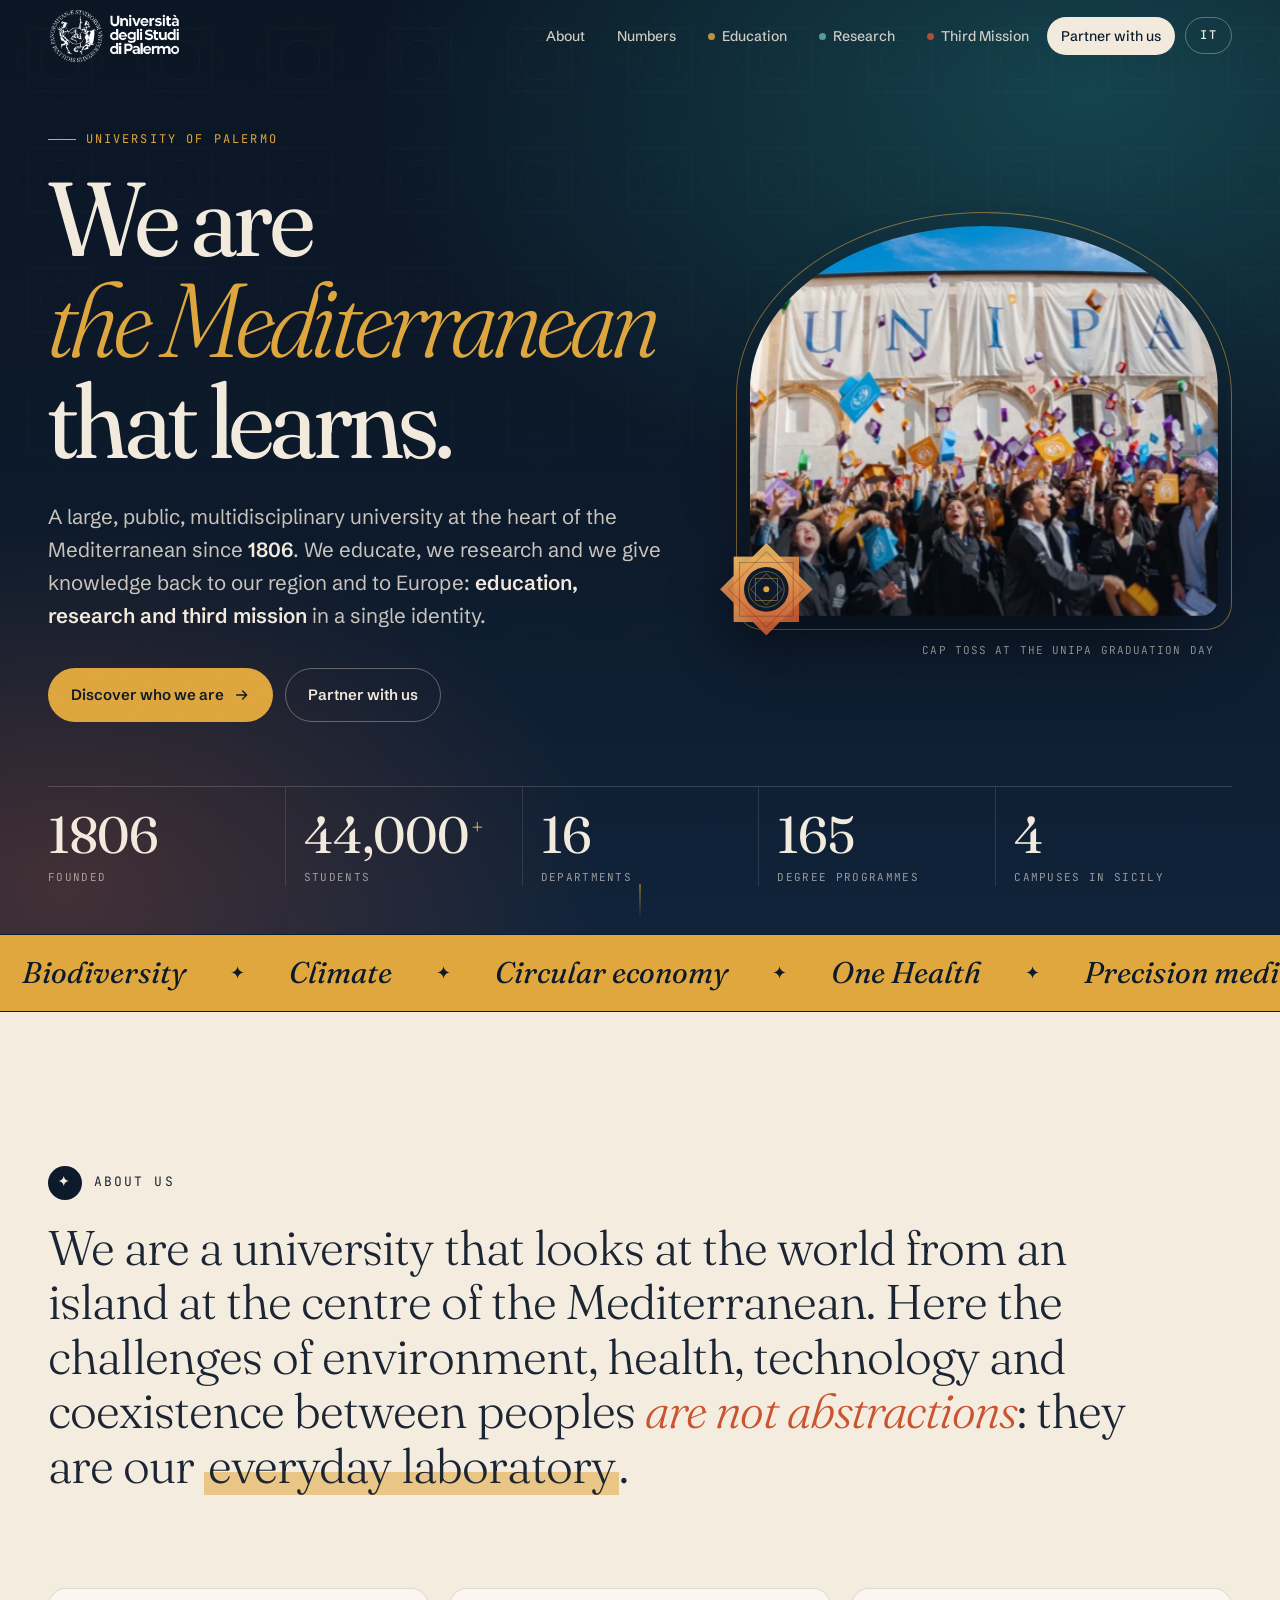
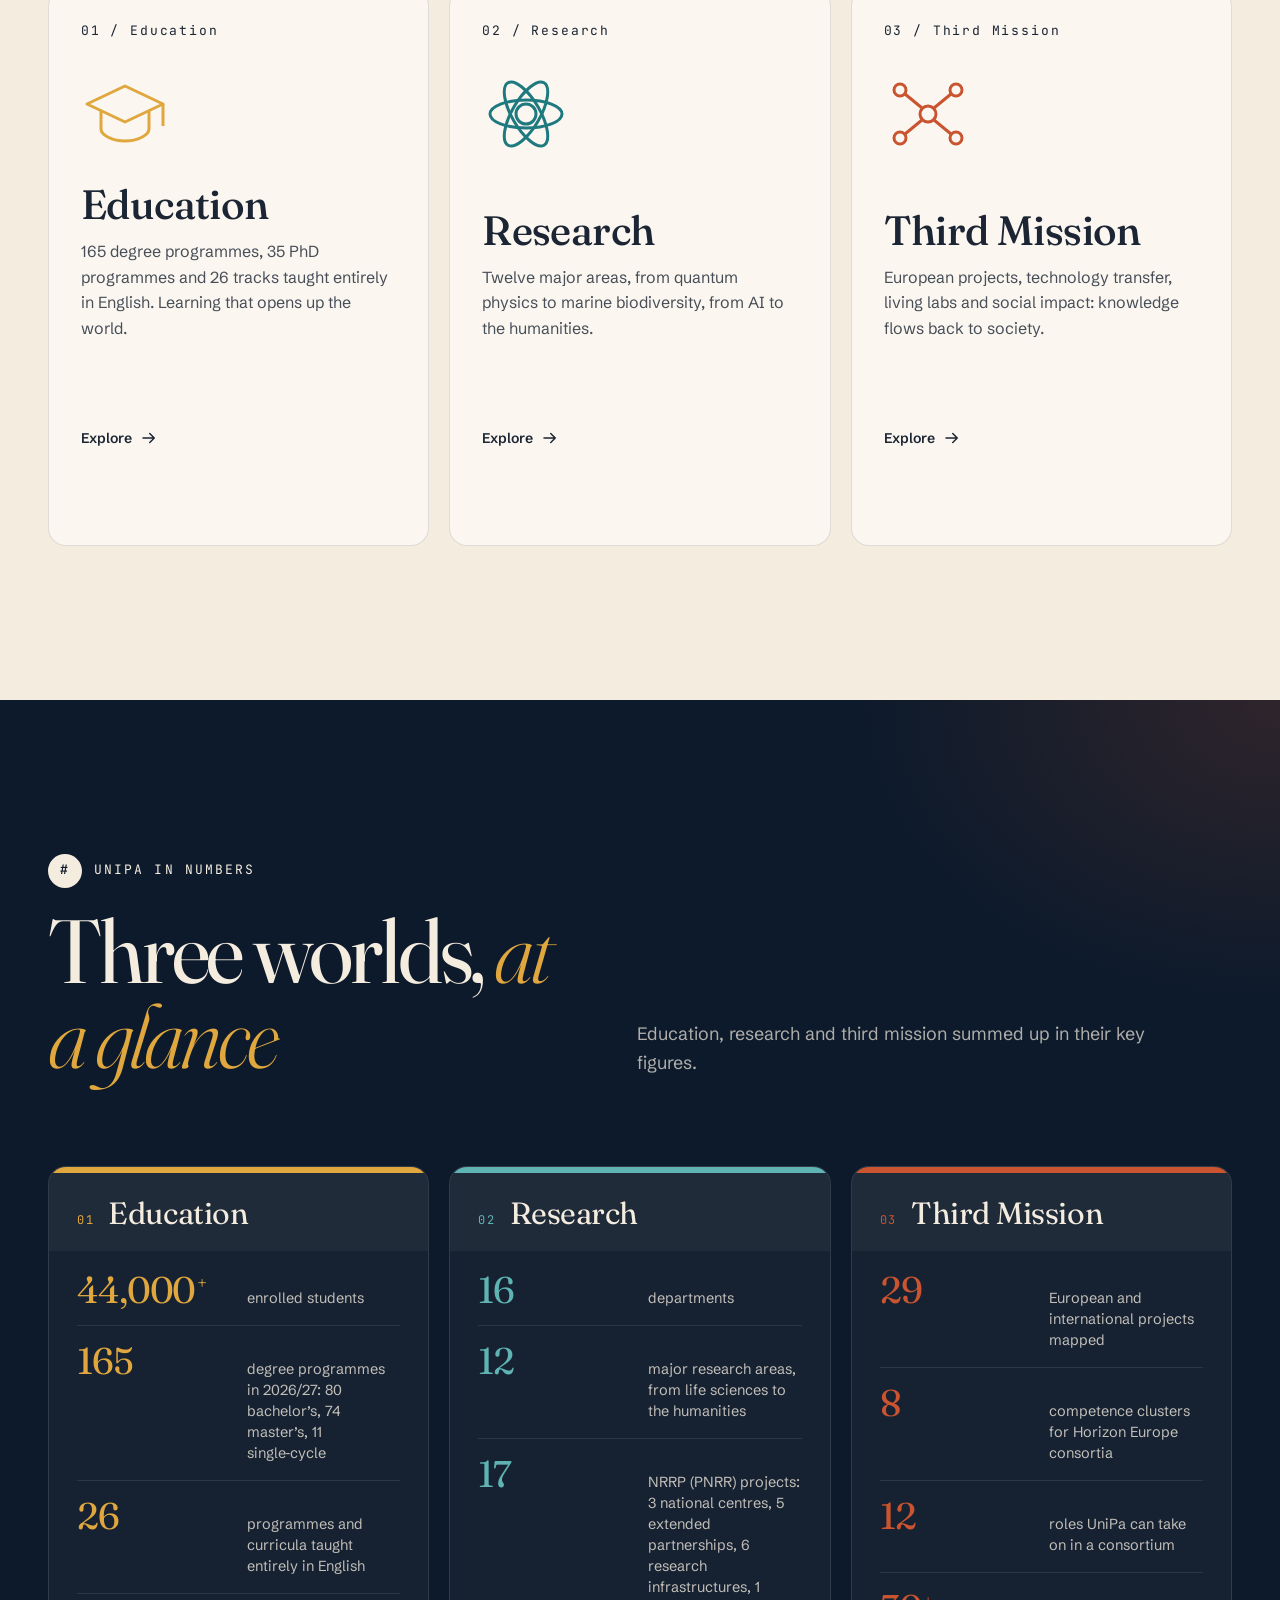
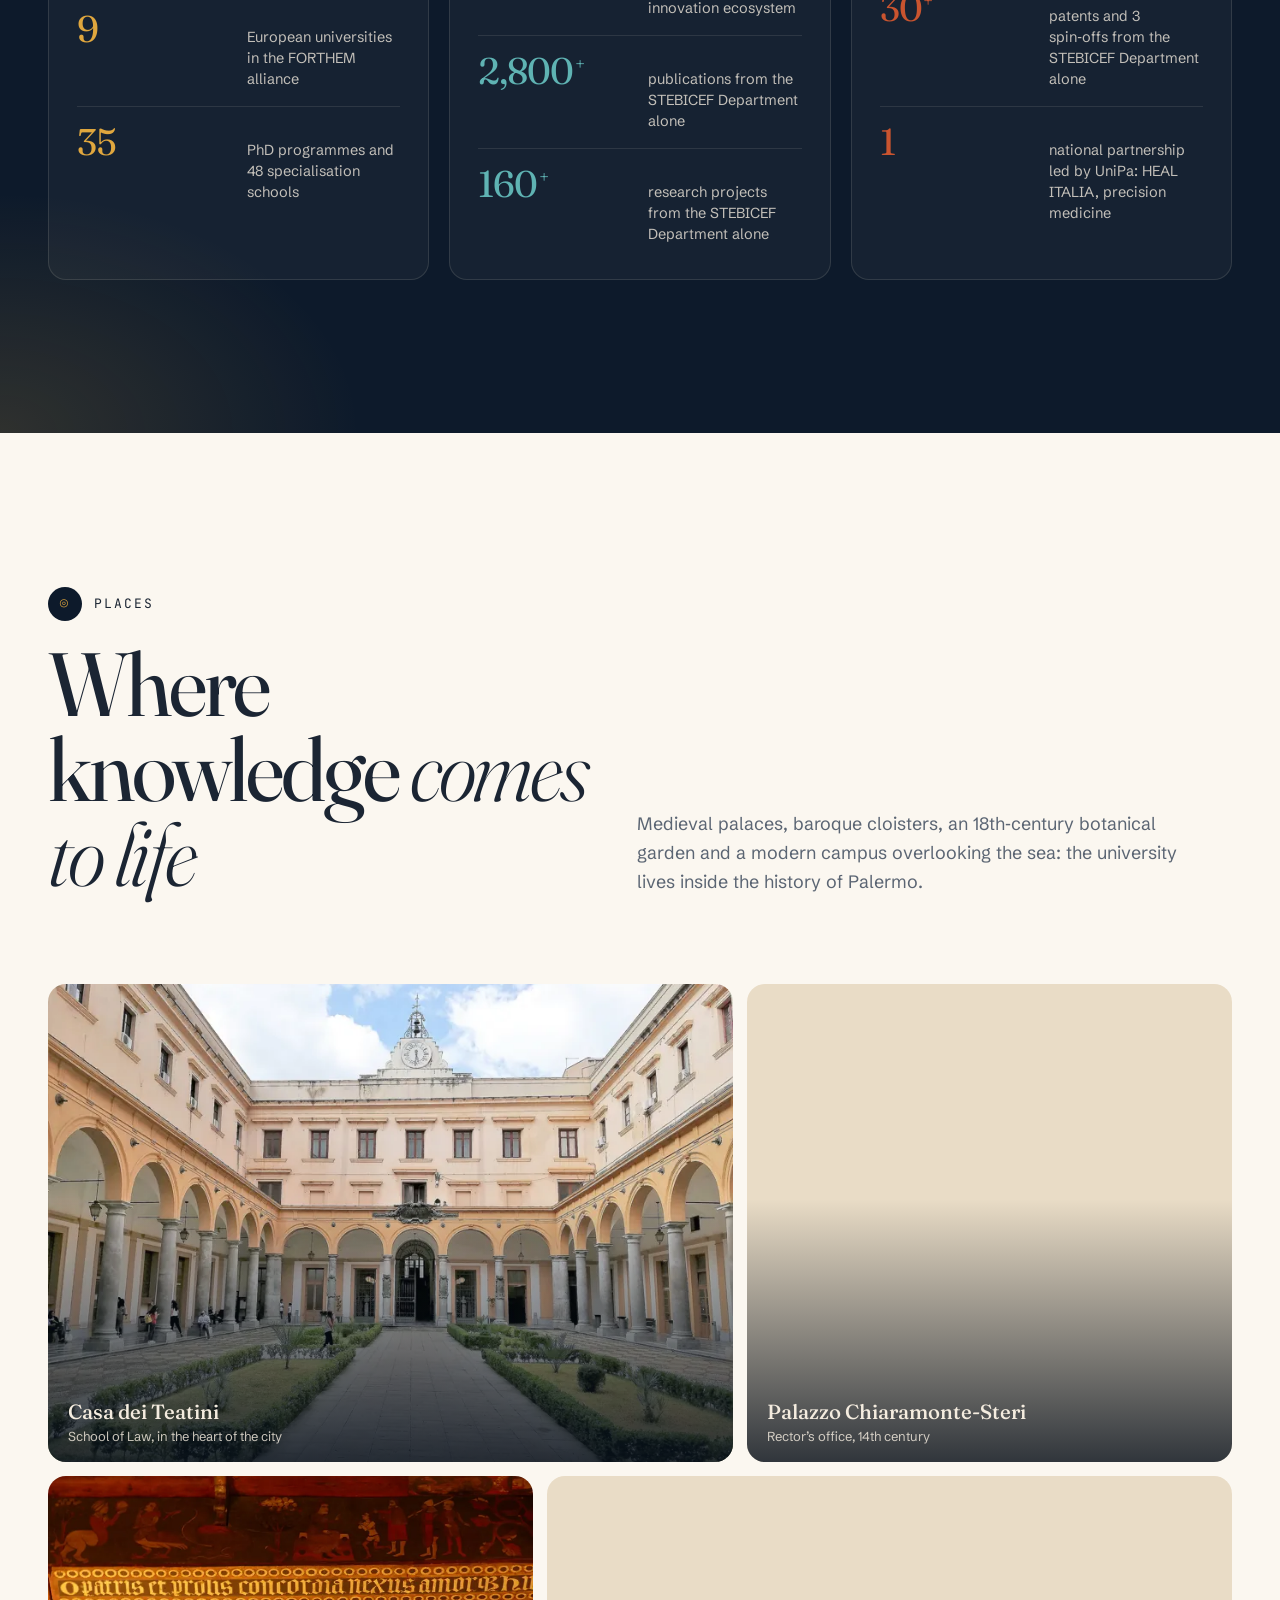
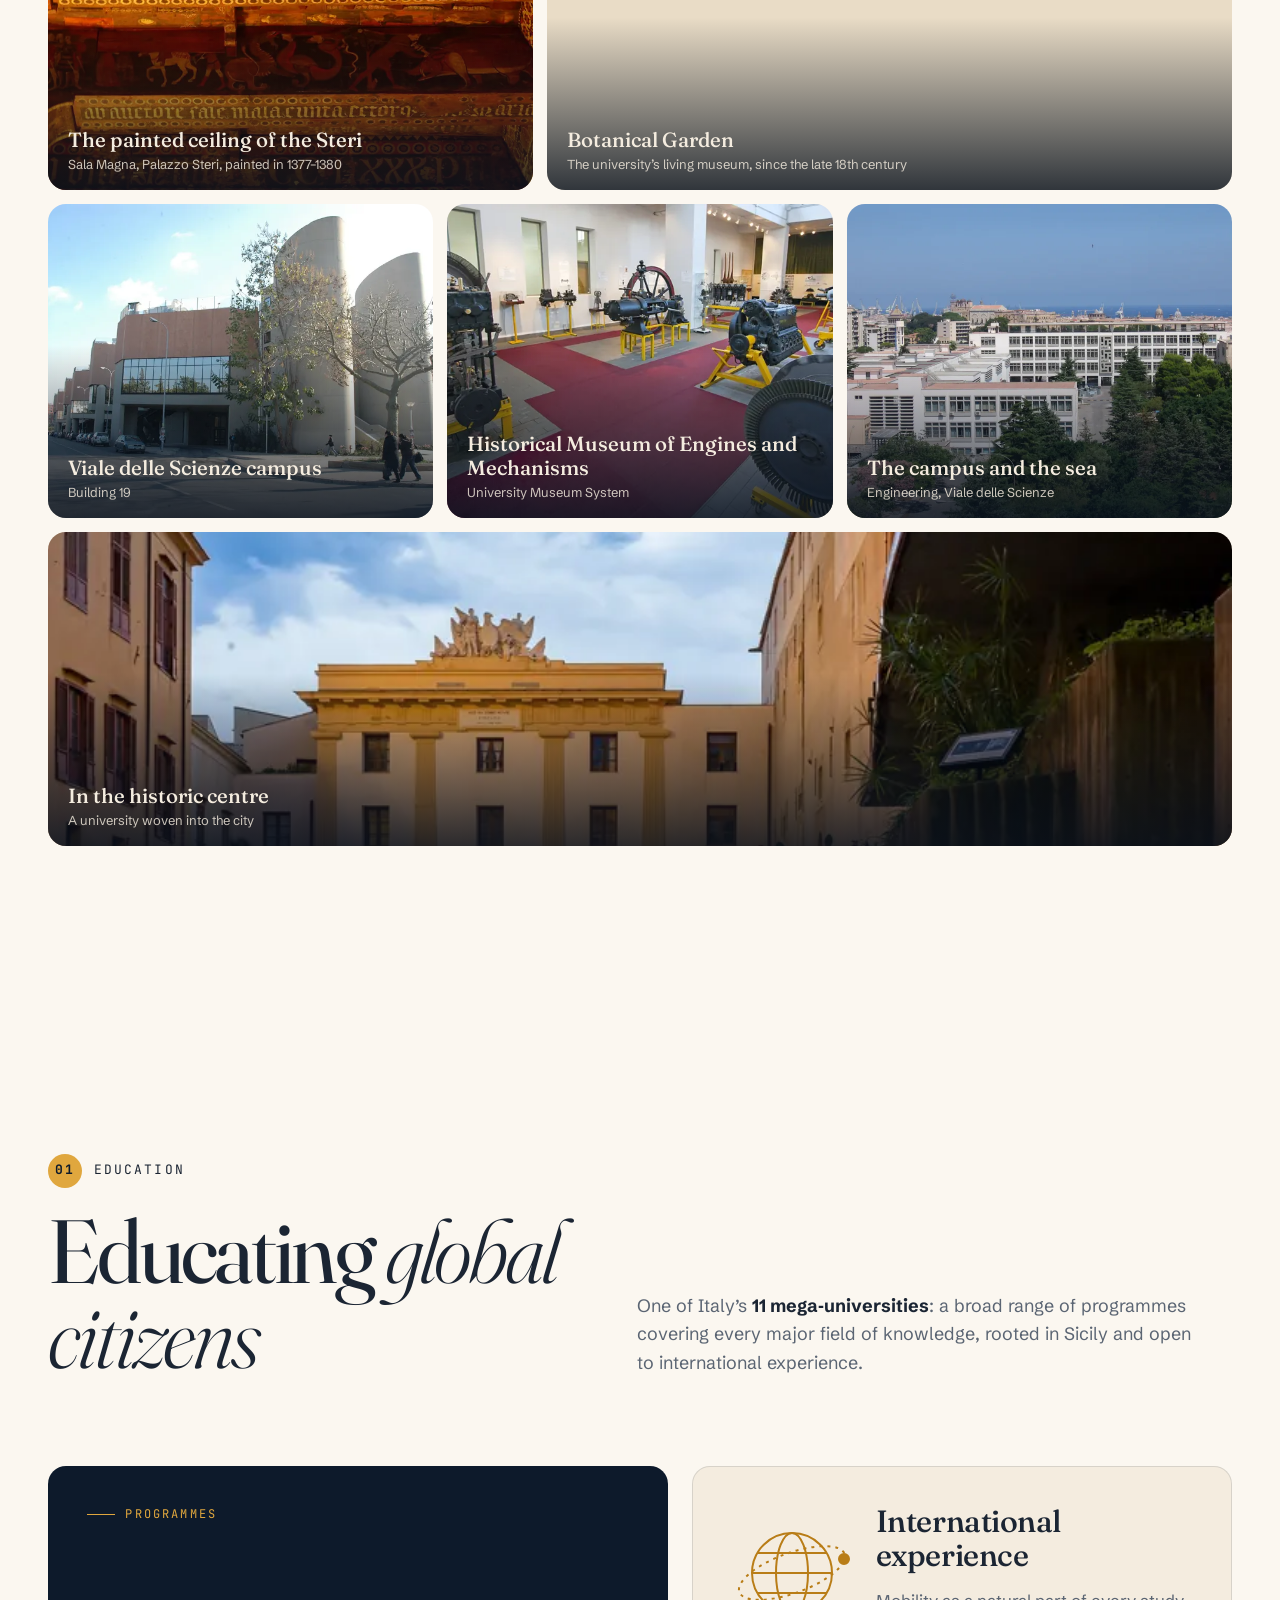
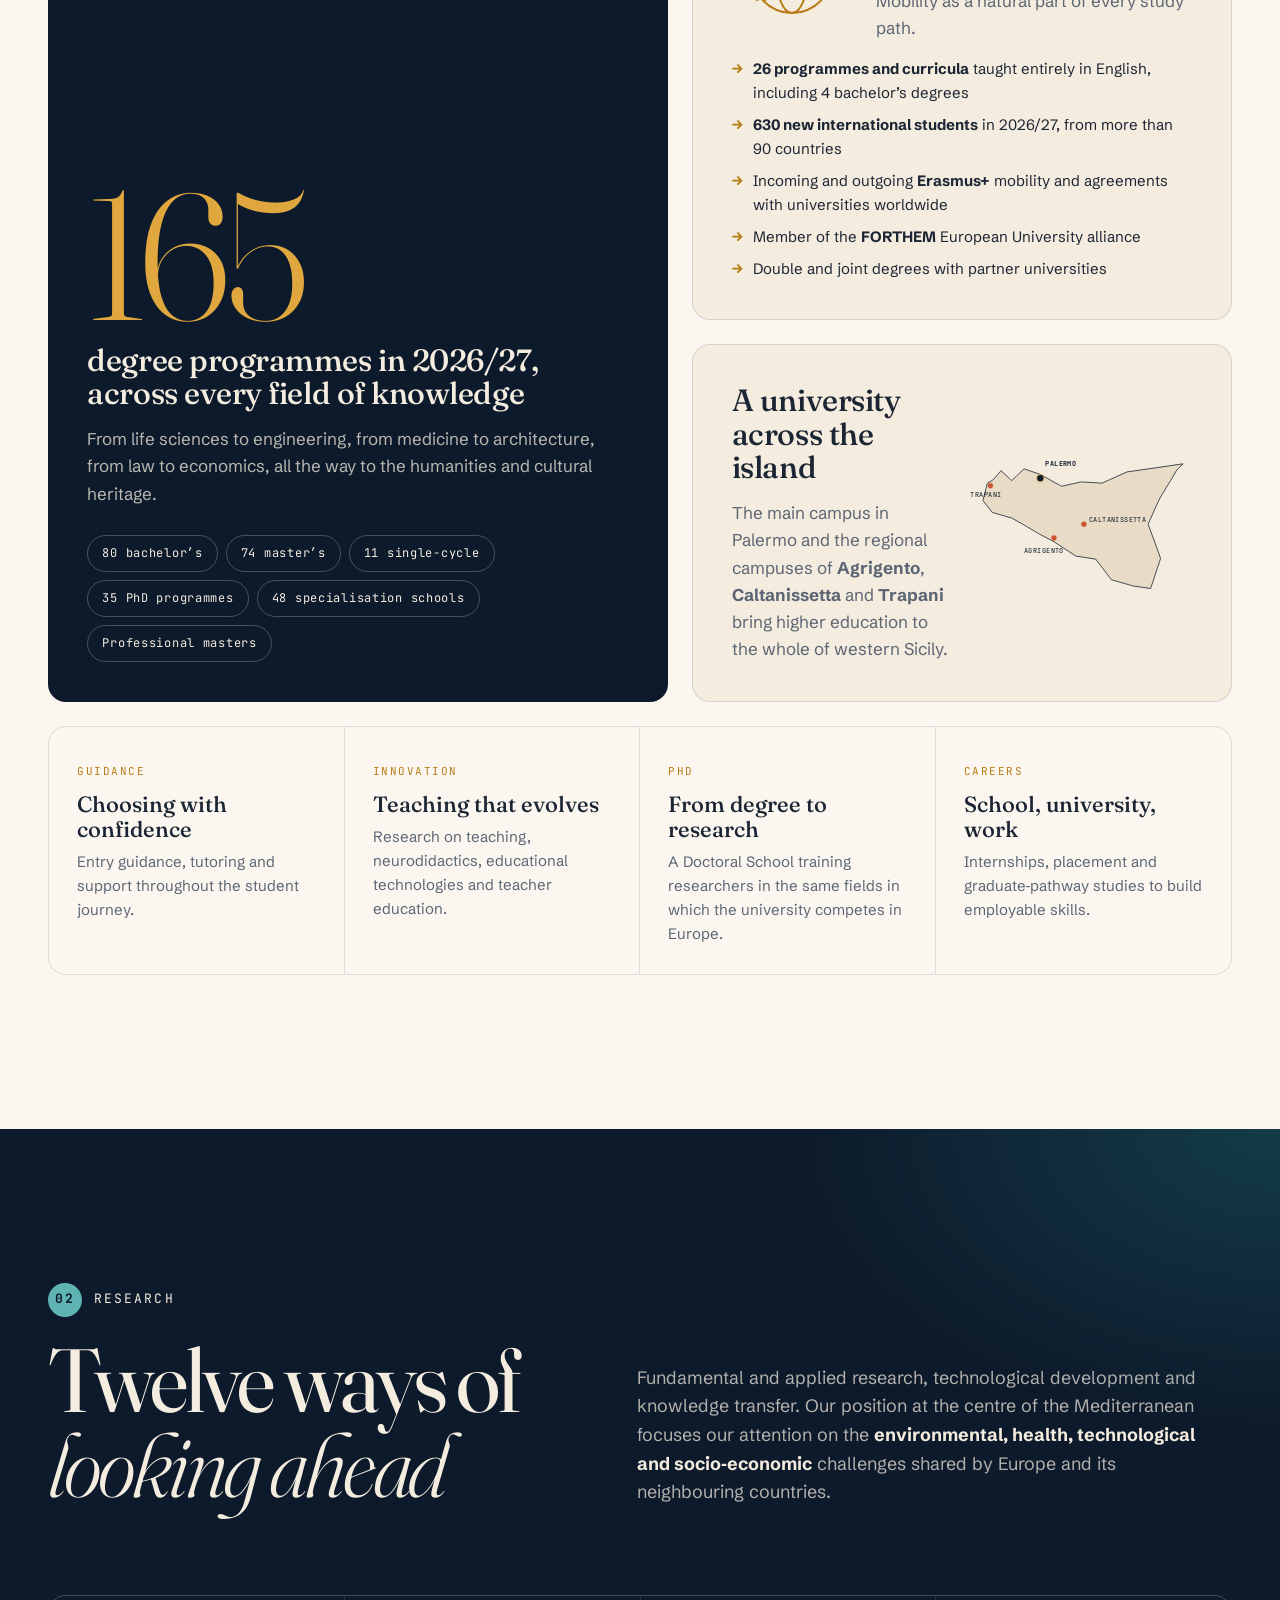
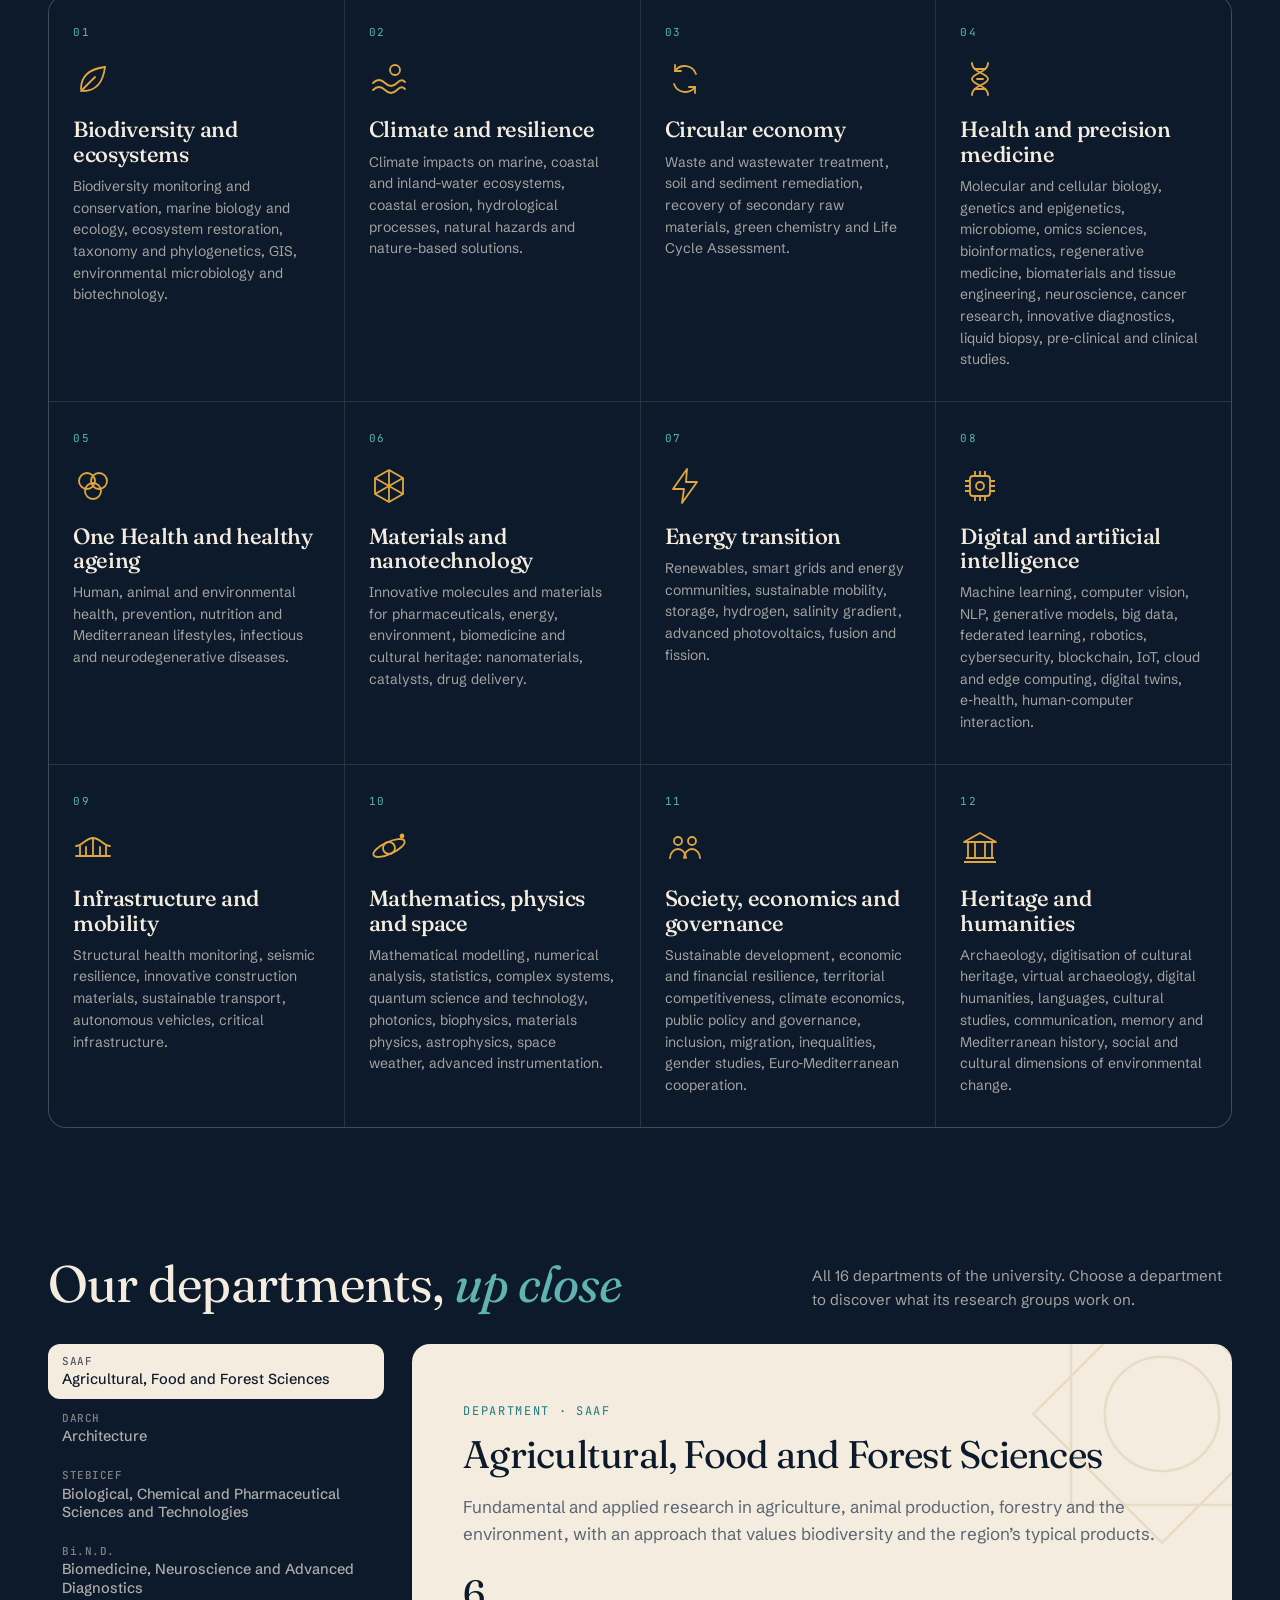
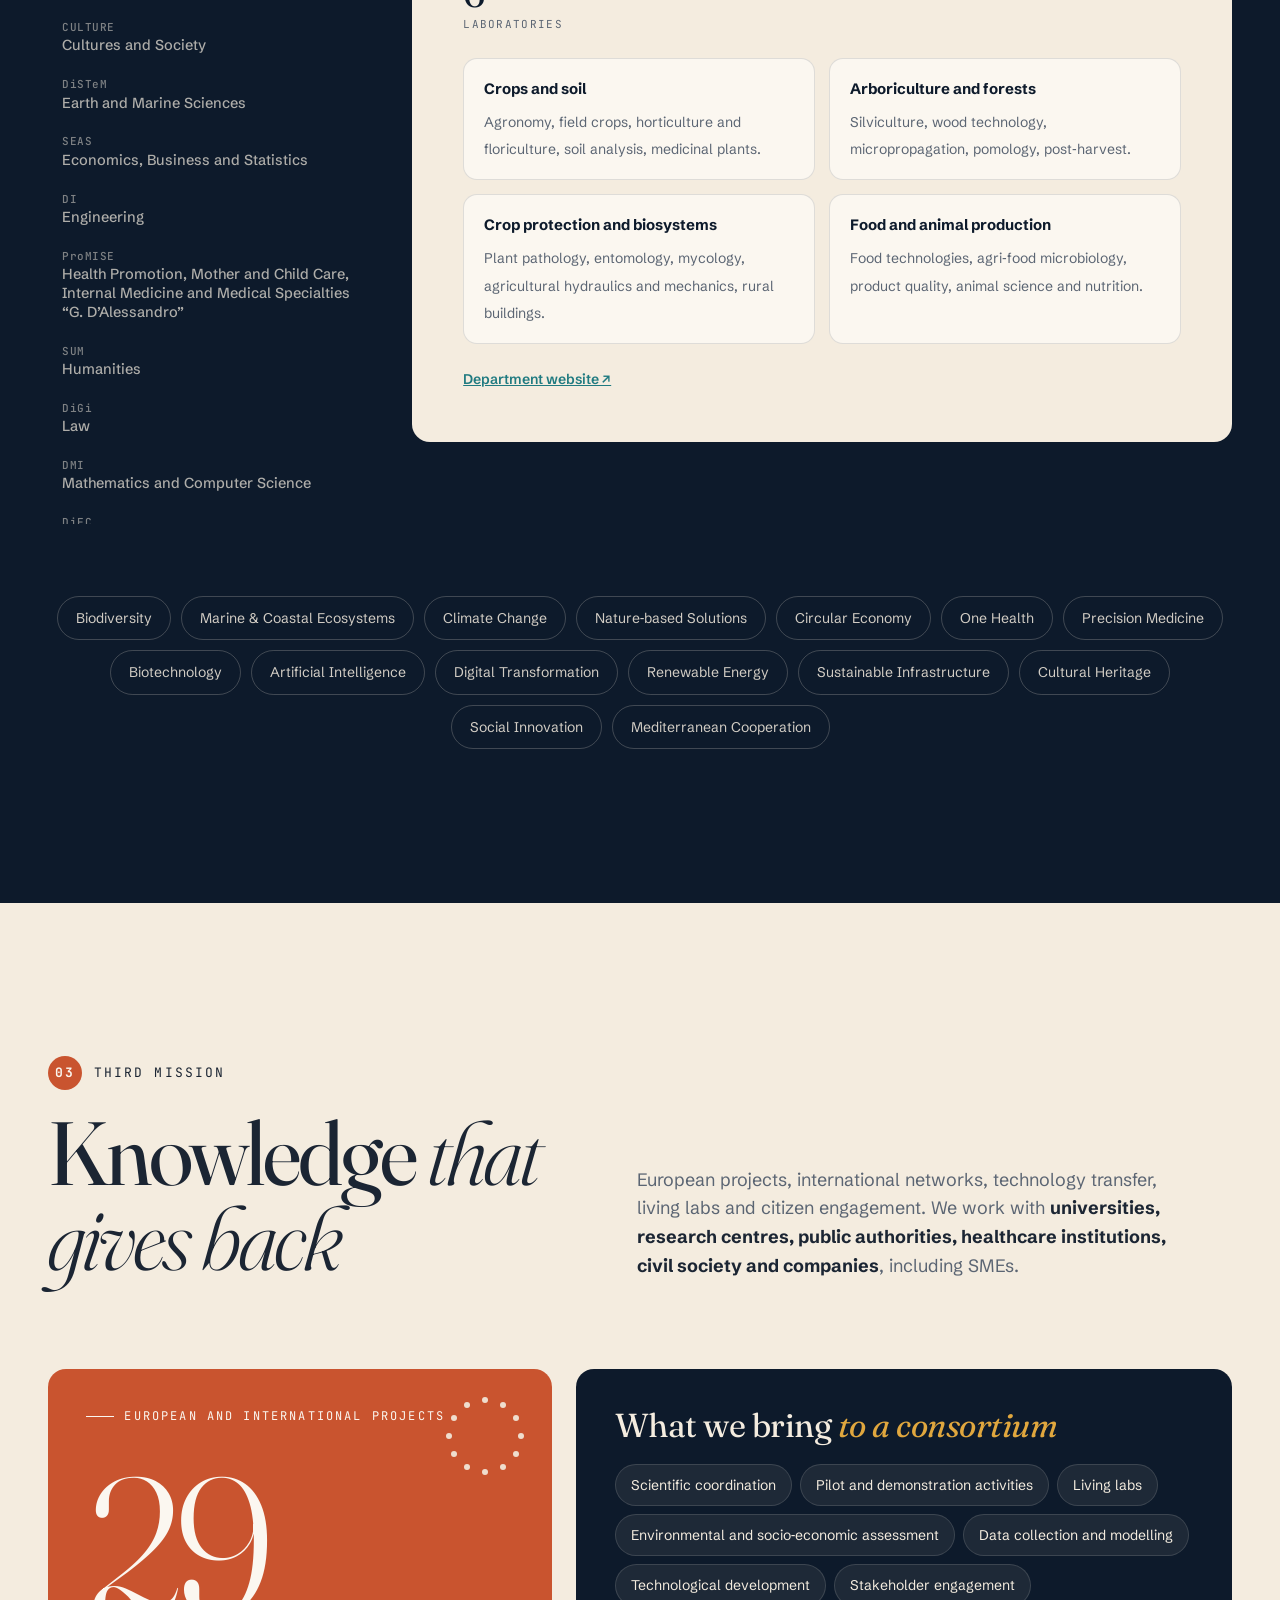
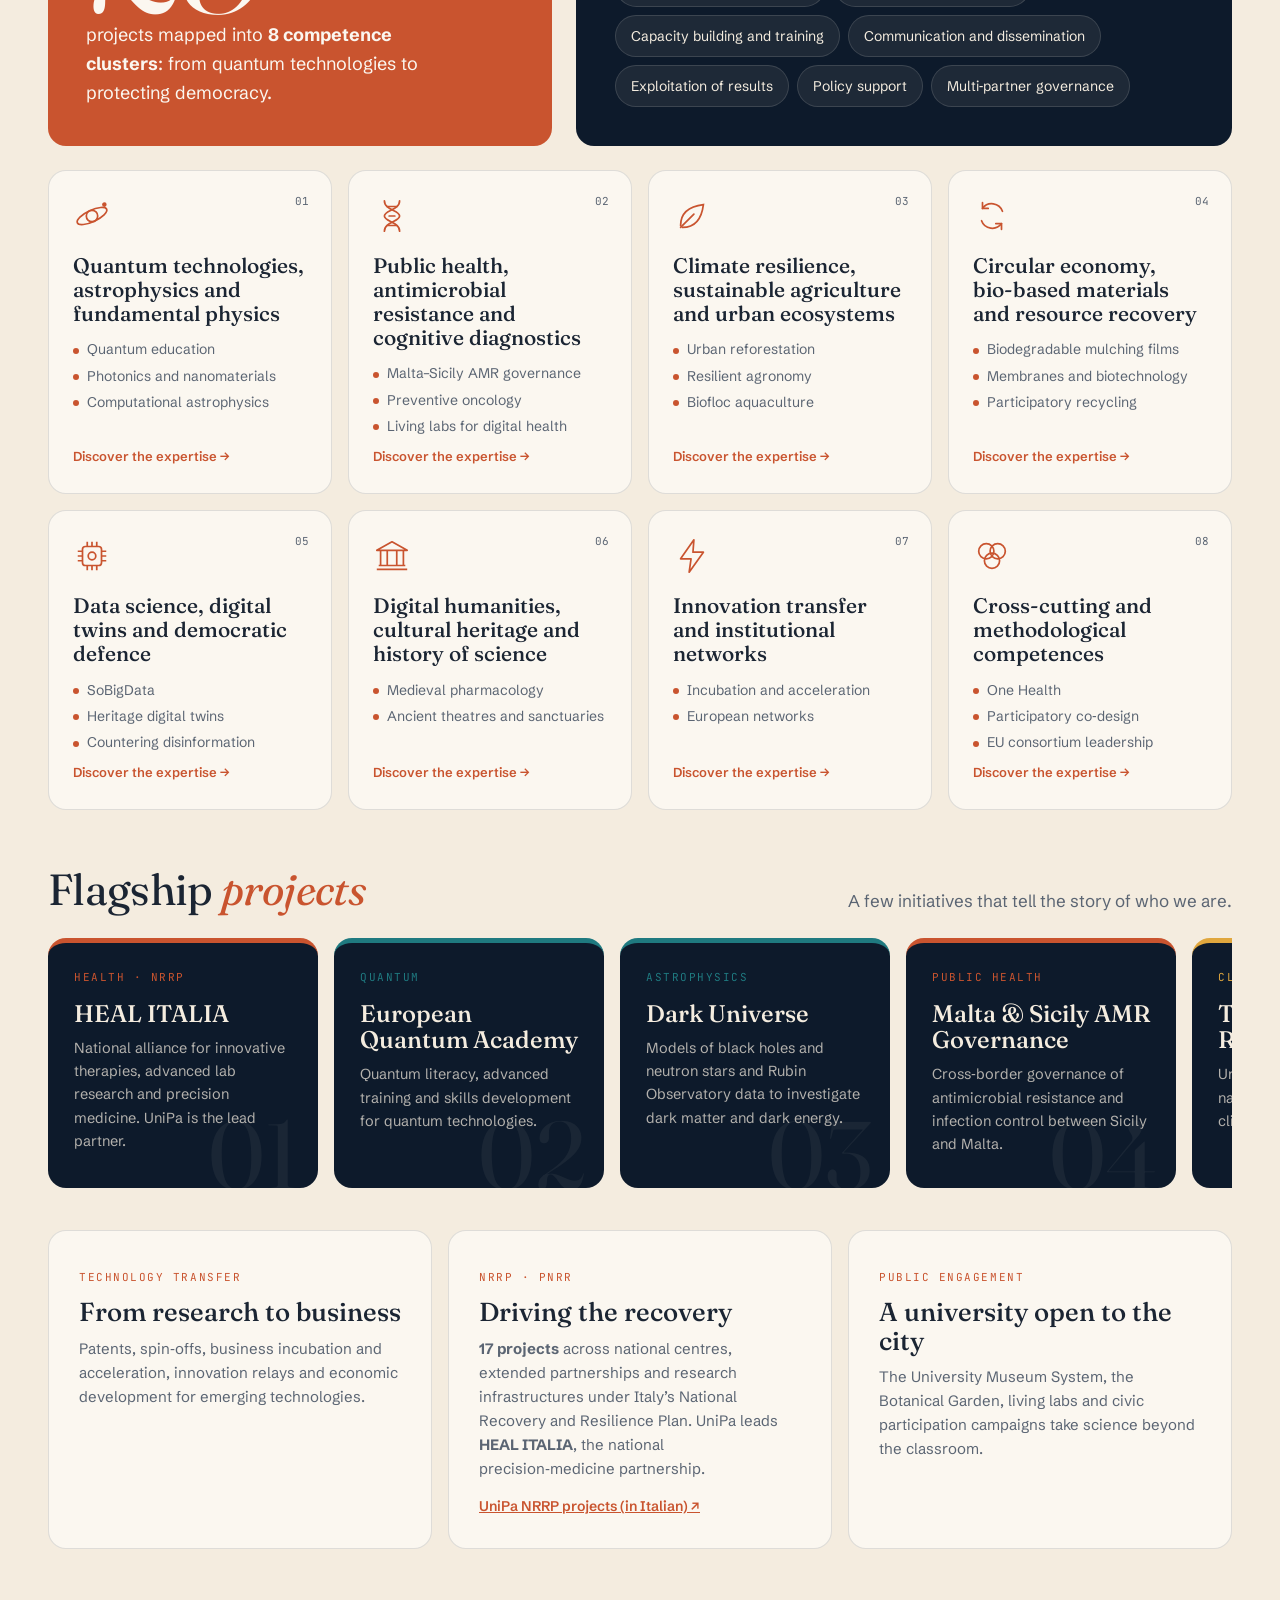
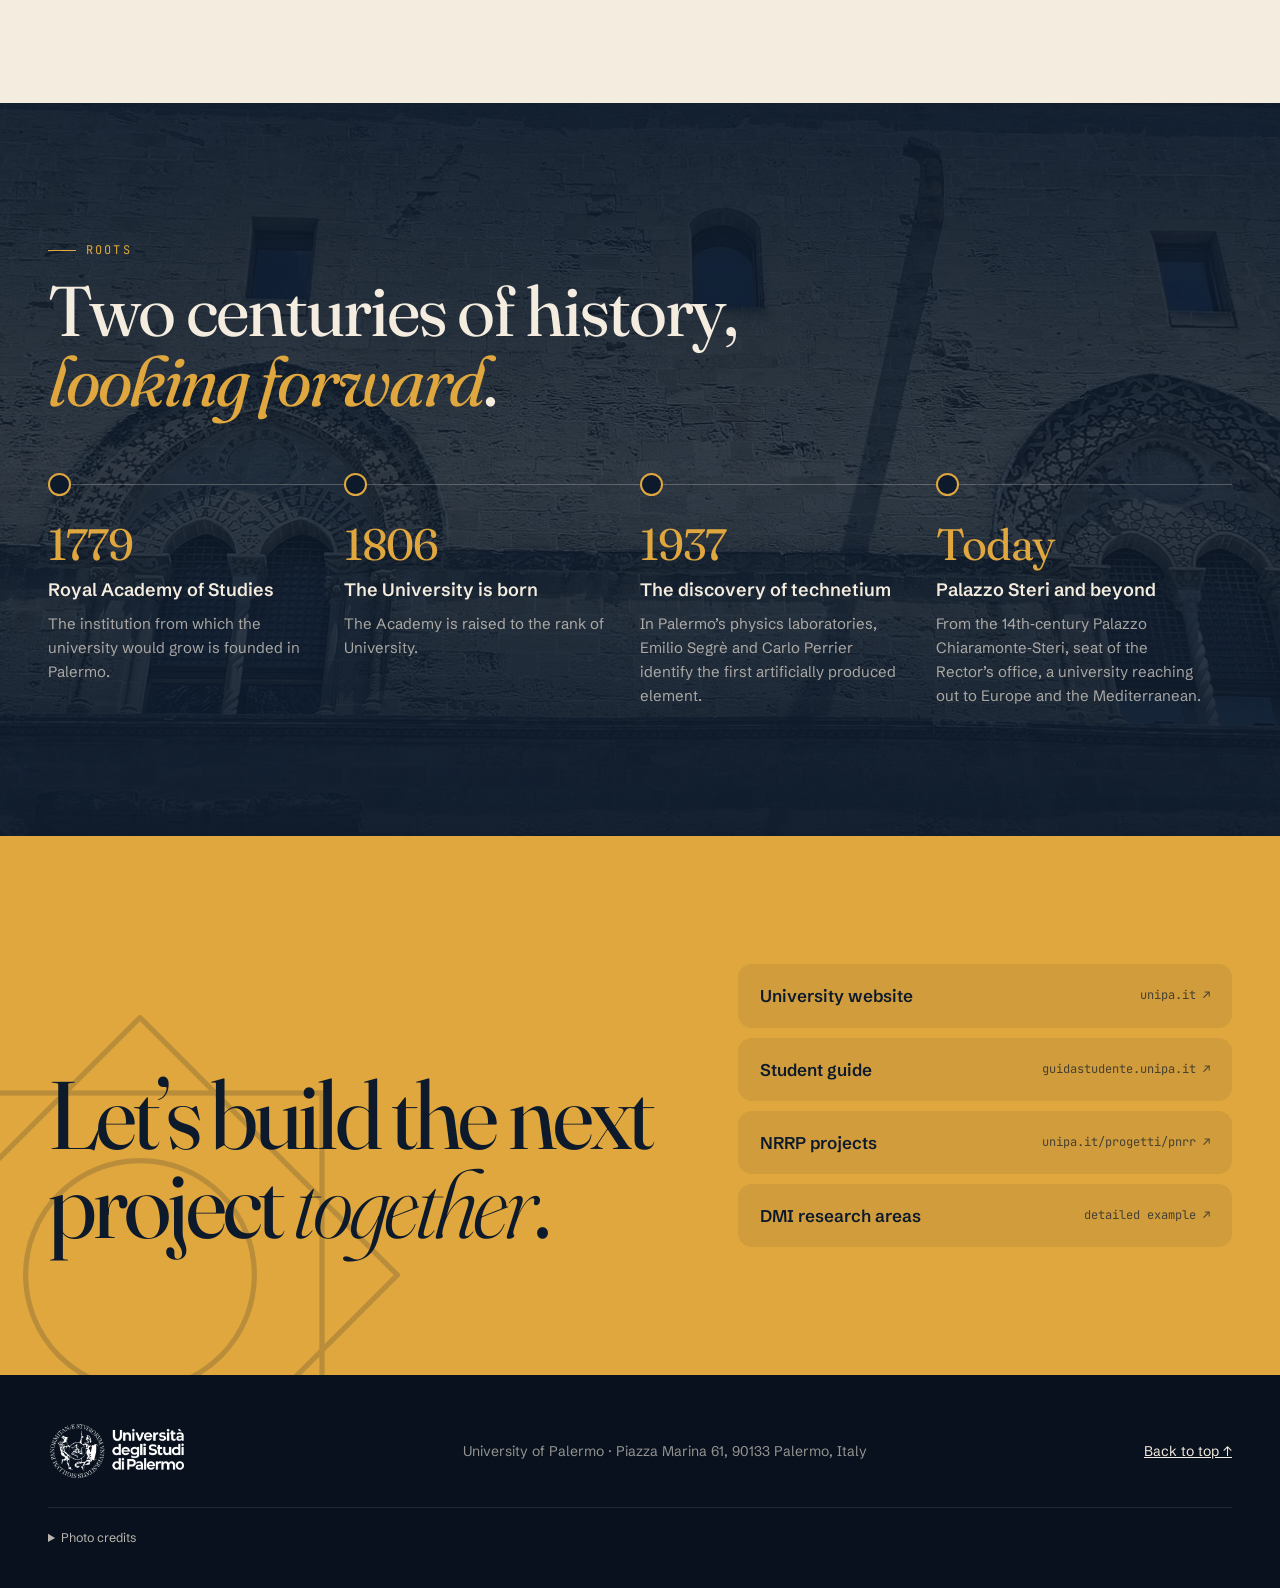
==== commit 6fa630d7: "Apertura con foto del Graduation Day UniPa (lancio del tocco) in cornice ad arco; crediti foto ripul" ====
--- a/en/index.html
+++ b/en/index.html
@@ -83,22 +83,33 @@
     </svg>
   </div>
 
-  <svg class="hero-star" viewBox="-100 -100 200 200" aria-hidden="true">
+
+  <div class="wrap hero-inner">
+    <div class="hero-grid">
+      <div class="hero-copy">
+      <span class="eyebrow fade-up">University of Palermo</span>
+      <h1>
+        <span class="line"><span>We are</span></span>
+        <span class="line"><span><em>the Mediterranean</em></span></span>
+        <span class="line"><span>that learns.</span></span>
+      </h1>
+      <p class="hero-lead fade-up d1">A large, public, multidisciplinary university at the heart of the Mediterranean since <strong>1806</strong>. We educate, we research and we give knowledge back to our region and to Europe: <strong>education, research and third mission</strong> in a single identity.</p>
+      <div class="hero-ctas fade-up d2">
+        <a class="btn btn-primary" href="#about">Discover who we are <svg><use href="#arrow"/></svg></a>
+        <a class="btn btn-ghost" href="#contact">Partner with us</a>
+      </div>
+      </div>
+      <figure class="hero-photo fade-up d2">
+        <div class="hero-arch">
+          <img src="../assets/img/laurea-520.webp" alt="UniPa graduates throwing their caps in the courtyard under the UNIPA banners at Graduation Day" width="520" height="347" fetchpriority="high">
+        </div>
+        <svg class="hero-seal" viewBox="-100 -100 200 200" aria-hidden="true">
     <defs>
-      <linearGradient id="gOcra" x1="0" y1="0" x2="1" y2="1"><stop offset="0" stop-color="#f3c066"/><stop offset="1" stop-color="#c9542f"/></linearGradient>
+      <linearGradient id="gSeal" x1="0" y1="0" x2="1" y2="1"><stop offset="0" stop-color="#f3c066"/><stop offset="1" stop-color="#c9542f"/></linearGradient>
     </defs>
-    <g class="spin-rev" fill="none" stroke="rgba(244,236,223,.14)" stroke-width=".35">
-      <circle r="96"/><circle r="88" stroke-dasharray="1 3"/>
-      <g id="petals">
-        <rect x="-62" y="-62" width="124" height="124"/>
-        <rect x="-62" y="-62" width="124" height="124" transform="rotate(22.5)"/>
-        <rect x="-62" y="-62" width="124" height="124" transform="rotate(45)"/>
-        <rect x="-62" y="-62" width="124" height="124" transform="rotate(67.5)"/>
-      </g>
-    </g>
     <g class="spin">
-      <rect x="-44" y="-44" width="88" height="88" fill="url(#gOcra)" opacity=".92"/>
-      <rect x="-44" y="-44" width="88" height="88" fill="url(#gOcra)" opacity=".92" transform="rotate(45)"/>
+      <rect x="-44" y="-44" width="88" height="88" fill="url(#gSeal)" opacity=".92"/>
+      <rect x="-44" y="-44" width="88" height="88" fill="url(#gSeal)" opacity=".92" transform="rotate(45)"/>
       <g fill="none" stroke="#0d1a2b" stroke-width=".7" opacity=".55">
         <rect x="-36" y="-36" width="72" height="72"/><rect x="-36" y="-36" width="72" height="72" transform="rotate(45)"/>
       </g>
@@ -110,18 +121,8 @@
       <circle r="4" fill="#e0a73e"/>
     </g>
   </svg>
-
-  <div class="wrap hero-inner">
-    <span class="eyebrow fade-up">University of Palermo</span>
-    <h1>
-      <span class="line"><span>We are</span></span>
-      <span class="line"><span><em>the Mediterranean</em></span></span>
-      <span class="line"><span>that learns.</span></span>
-    </h1>
-    <p class="hero-lead fade-up d1">A large, public, multidisciplinary university at the heart of the Mediterranean since <strong>1806</strong>. We educate, we research and we give knowledge back to our region and to Europe: <strong>education, research and third mission</strong> in a single identity.</p>
-    <div class="hero-ctas fade-up d2">
-      <a class="btn btn-primary" href="#about">Discover who we are <svg><use href="#arrow"/></svg></a>
-      <a class="btn btn-ghost" href="#contact">Partner with us</a>
+        <figcaption>Cap toss at the UniPa Graduation Day</figcaption>
+      </figure>
     </div>
 
     <div class="hero-stats fade-up d3" role="list">
@@ -470,17 +471,7 @@
     <p><a href="#top">Back to top ↑</a></p>
   </div>
   <div class="wrap credits">
-    <details><summary>Photo credits</summary><ul><li>Casa dei Teatini: Effems, <a href="https://commons.wikimedia.org/wiki/File:SGT_14_09_2018_01.jpg" target="_blank" rel="noopener">CC BY-SA 4.0</a></li><li>Palazzo Chiaramonte‑Steri: Effems, <a href="https://commons.wikimedia.org/wiki/File:Palermo_-_Palazzo_Chiaramonte_-_2026-09-03_11-20-33_001.jpg" target="_blank" rel="noopener">CC BY-SA 4.0</a></li><li>Steri ceiling: Benjamín Núñez González, <a href="https://commons.wikimedia.org/wiki/File:Palazzo_Chiaramonte-Steri,_vigas_decoradas,_Palermo,_Sicilia,_Italia,_2015.JPG" target="_blank" rel="noopener">CC BY-SA 4.0</a></li><li>Botanical Garden: Effems, <a href="https://commons.wikimedia.org/wiki/File:Orto_botanico_(Palermo)_24_05_2026_40.jpg" target="_blank" rel="noopener">CC BY 4.0</a></li><li>Viale delle Scienze campus: Università degli Studi di Palermo, <a href="https://commons.wikimedia.org/wiki/File:Edificio_19_Unipa.jpg" target="_blank" rel="noopener">CC BY-SA 4.0</a></li><li>Historical Museum of Engines and Mechanisms: Museo Motori, <a href="https://commons.wikimedia.org/wiki/File:Museomotori_-_unipa.jpg" target="_blank" rel="noopener">CC BY-SA 4.0</a></li><li>The campus and the sea: Kemonia, <a href="https://commons.wikimedia.org/wiki/File:Facolt%C3%A0_di_Ingegneria_Palermo.JPG" target="_blank" rel="noopener">CC BY-SA 4.0</a></li><li>In the historic centre: Wolfgang Moroder.  
-
-Feel free to use my photos, but please mention me as the author and send me a  message. 
-
-
-
-This image is not in the public domain. Please respect the copyright protection. It may only be used according to the rules mentioned here. This specifically excludes use in social media, if applicable terms of the licenses listed here not appropriate.
-
-
-
-Please do not upload an updated image here without consultation with the Author. The author would like to make corrections only at his own source. This ensures that the changes are preserved.Please if you think that any changes should be required, please inform the author.Otherwise you can upload a new image with a new name. Please use one of the templates derivative or extract., <a href="https://commons.wikimedia.org/wiki/File:Universit%C3%A1_degli_Studi_Palermo.jpg" target="_blank" rel="noopener">CC BY-SA 3.0</a></li></ul><p>via Wikimedia Commons</p></details>
+    <details><summary>Photo credits</summary><ul><li>Casa dei Teatini: Effems, <a href="https://commons.wikimedia.org/wiki/File:SGT_14_09_2018_01.jpg" target="_blank" rel="noopener">CC BY-SA 4.0</a></li><li>Palazzo Chiaramonte‑Steri: Effems, <a href="https://commons.wikimedia.org/wiki/File:Palermo_-_Palazzo_Chiaramonte_-_2026-09-03_11-20-33_001.jpg" target="_blank" rel="noopener">CC BY-SA 4.0</a></li><li>Steri ceiling: Benjamín Núñez González, <a href="https://commons.wikimedia.org/wiki/File:Palazzo_Chiaramonte-Steri,_vigas_decoradas,_Palermo,_Sicilia,_Italia,_2015.JPG" target="_blank" rel="noopener">CC BY-SA 4.0</a></li><li>Botanical Garden: Effems, <a href="https://commons.wikimedia.org/wiki/File:Orto_botanico_(Palermo)_24_05_2026_40.jpg" target="_blank" rel="noopener">CC BY 4.0</a></li><li>Viale delle Scienze campus: Università degli Studi di Palermo, <a href="https://commons.wikimedia.org/wiki/File:Edificio_19_Unipa.jpg" target="_blank" rel="noopener">CC BY-SA 4.0</a></li><li>Historical Museum of Engines and Mechanisms: Museo Motori, <a href="https://commons.wikimedia.org/wiki/File:Museomotori_-_unipa.jpg" target="_blank" rel="noopener">CC BY-SA 4.0</a></li><li>The campus and the sea: Kemonia, <a href="https://commons.wikimedia.org/wiki/File:Facolt%C3%A0_di_Ingegneria_Palermo.JPG" target="_blank" rel="noopener">CC BY-SA 4.0</a></li><li>In the historic centre: Wolfgang Moroder, <a href="https://commons.wikimedia.org/wiki/File:Universit%C3%A1_degli_Studi_Palermo.jpg" target="_blank" rel="noopener">CC BY-SA 3.0</a></li><li>Cap toss at the UniPa Graduation Day: University of Palermo</li></ul><p>via Wikimedia Commons</p></details>
   </div>
 </footer>
 
--- a/css/style.css
+++ b/css/style.css
@@ -694,3 +694,32 @@
   .ph-grid { grid-auto-rows: 140px; }
   .ph figcaption b { font-size: 16px; }
 }
+
+/* ---------- HERO con foto studenti ---------- */
+.hero-grid { display: grid; grid-template-columns: minmax(0, 1.12fr) minmax(0, .88fr); gap: clamp(32px, 4.5vw, 72px); align-items: center; }
+.hero-grid h1 { font-size: clamp(54px, 8.2vw, 136px); }
+.hero-photo { position: relative; margin: 0; padding: 14px; }
+.hero-photo::before {
+  content: ""; position: absolute; inset: 0; border: 1px solid rgba(224,167,62,.55);
+  border-radius: 50% 50% 26px 26px / 44% 44% 26px 26px; pointer-events: none;
+}
+.hero-arch {
+  position: relative; aspect-ratio: 6 / 5; overflow: hidden;
+  border-radius: 50% 50% 18px 18px / 42% 42% 18px 18px;
+  box-shadow: 0 40px 80px -30px rgba(0,0,0,.7);
+}
+.hero-arch img { width: 100%; height: 100%; object-fit: cover; object-position: 50% 40%; transform: scale(1.04); animation: heroZoom 14s var(--ease) forwards; }
+.hero-arch::after { content: ""; position: absolute; inset: 0; background: linear-gradient(180deg, rgba(13,26,43,0) 55%, rgba(13,26,43,.35)); }
+@keyframes heroZoom { to { transform: scale(1); } }
+.hero-seal { position: absolute; width: 30%; left: -9%; bottom: -8%; filter: drop-shadow(0 18px 30px rgba(0,0,0,.45)); }
+.hero-seal .spin { transform-origin: 50% 50%; animation: spin 120s linear infinite; }
+.hero-photo figcaption {
+  position: absolute; right: 18px; bottom: -30px; font-family: var(--f-mono); font-size: 11px;
+  letter-spacing: .1em; text-transform: uppercase; color: rgba(244,236,223,.55);
+}
+@media (max-width: 900px) {
+  .hero-grid { grid-template-columns: 1fr; gap: 40px; }
+  .hero-photo { max-width: 560px; width: 100%; justify-self: center; }
+  .hero-seal { width: 24%; left: -2%; bottom: -6%; }
+  .hero-photo figcaption { display: none; }
+}
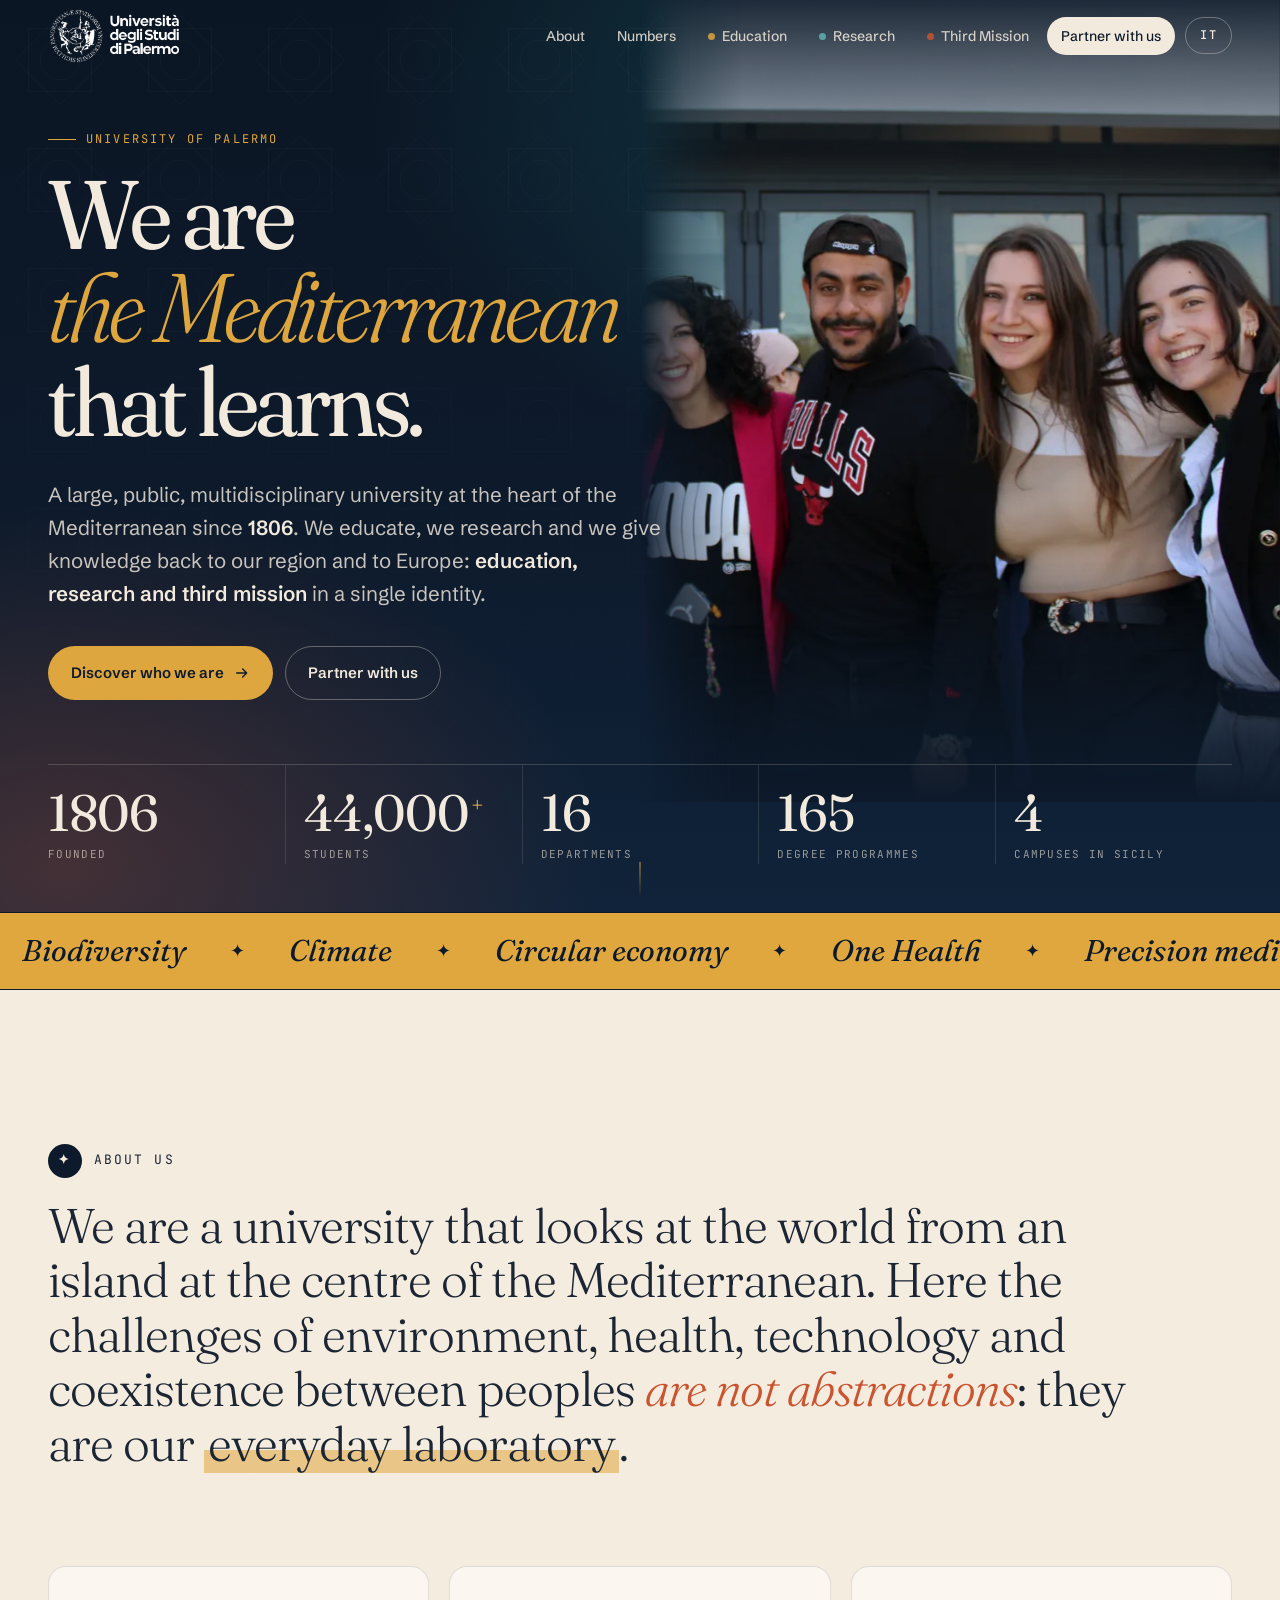
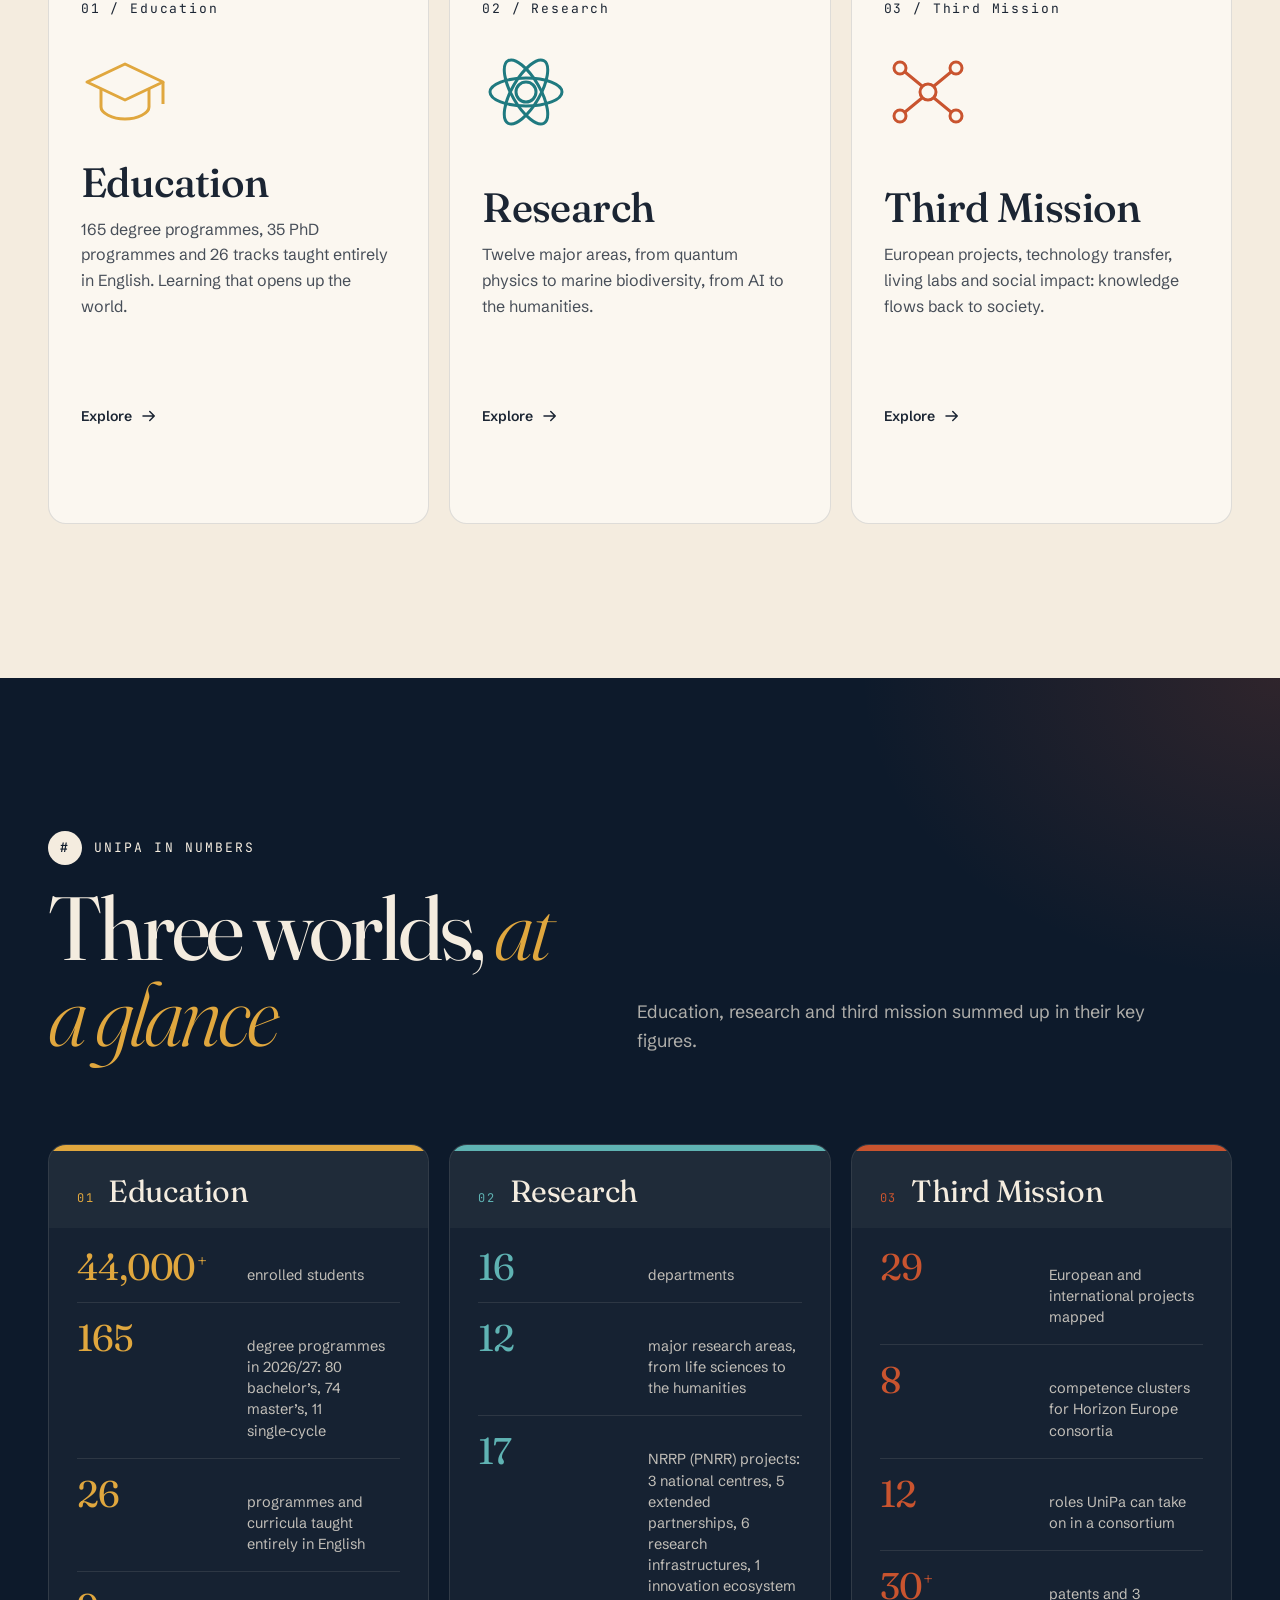
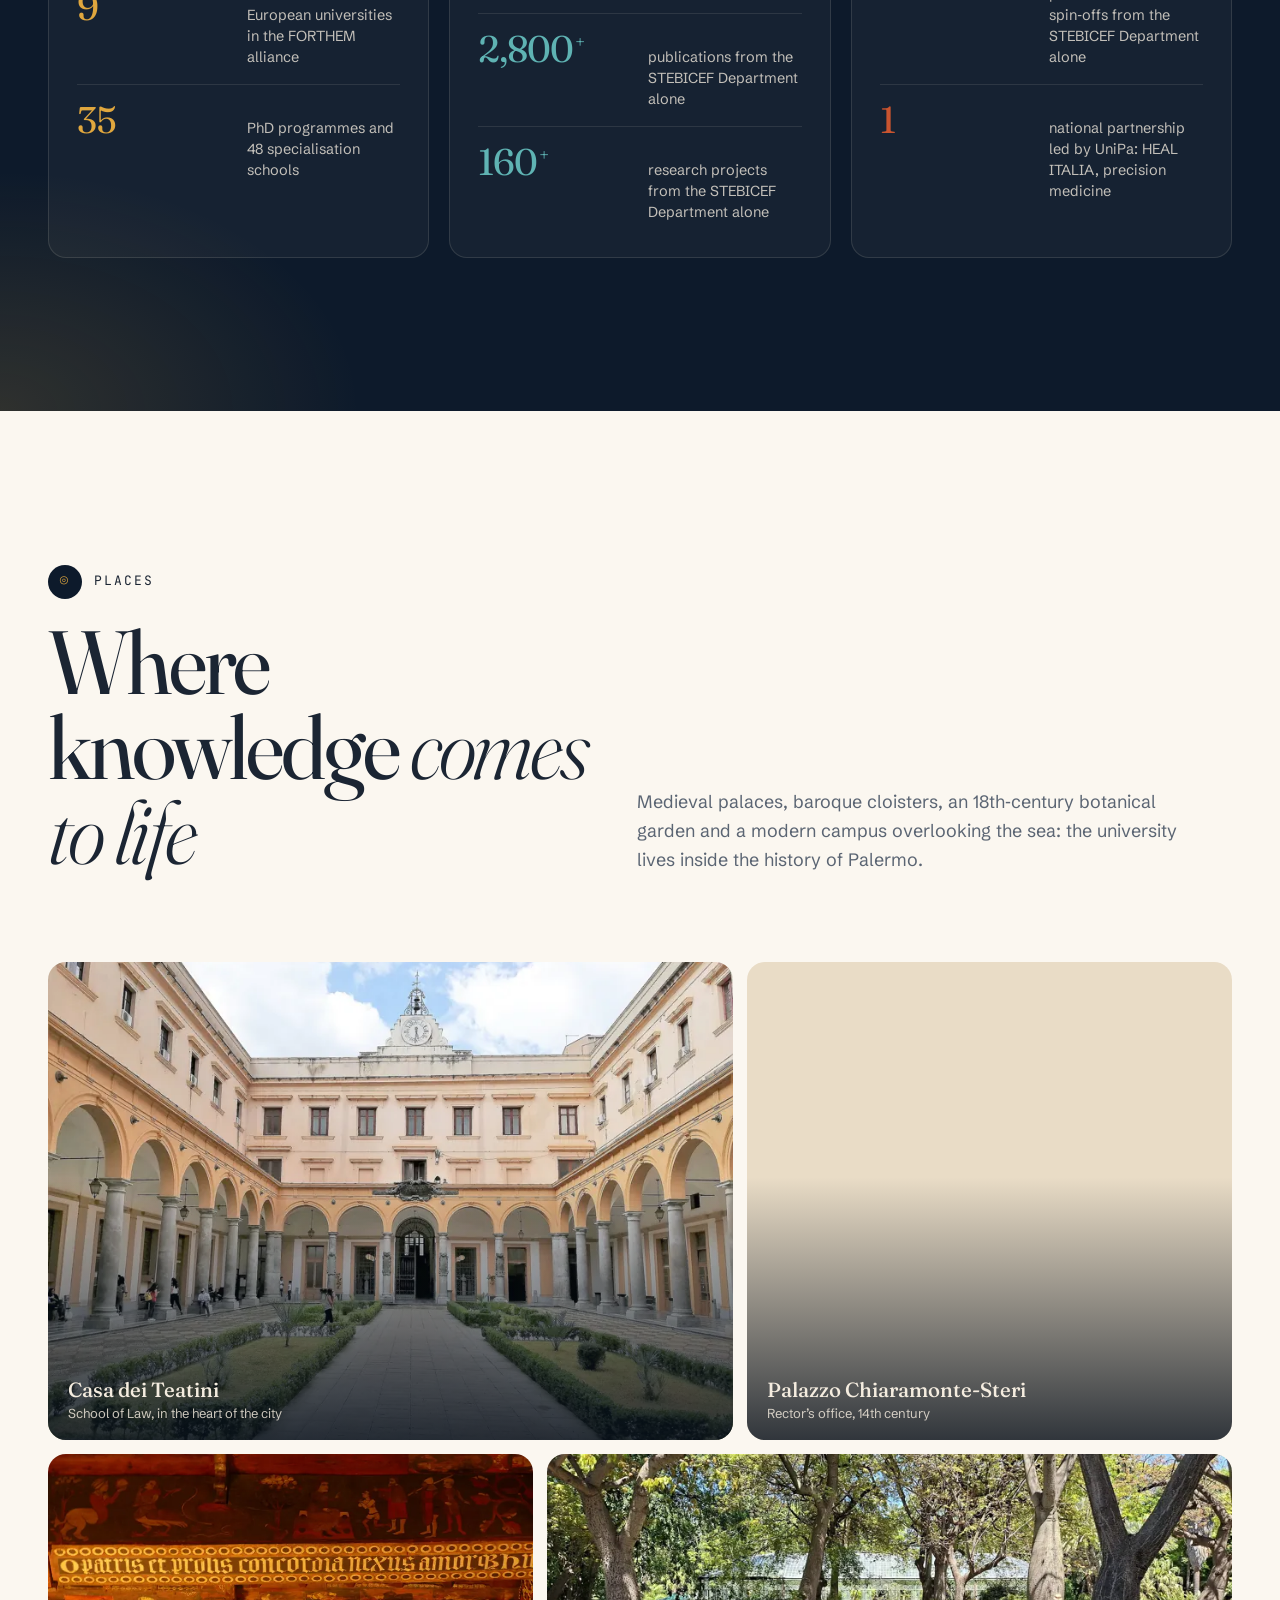
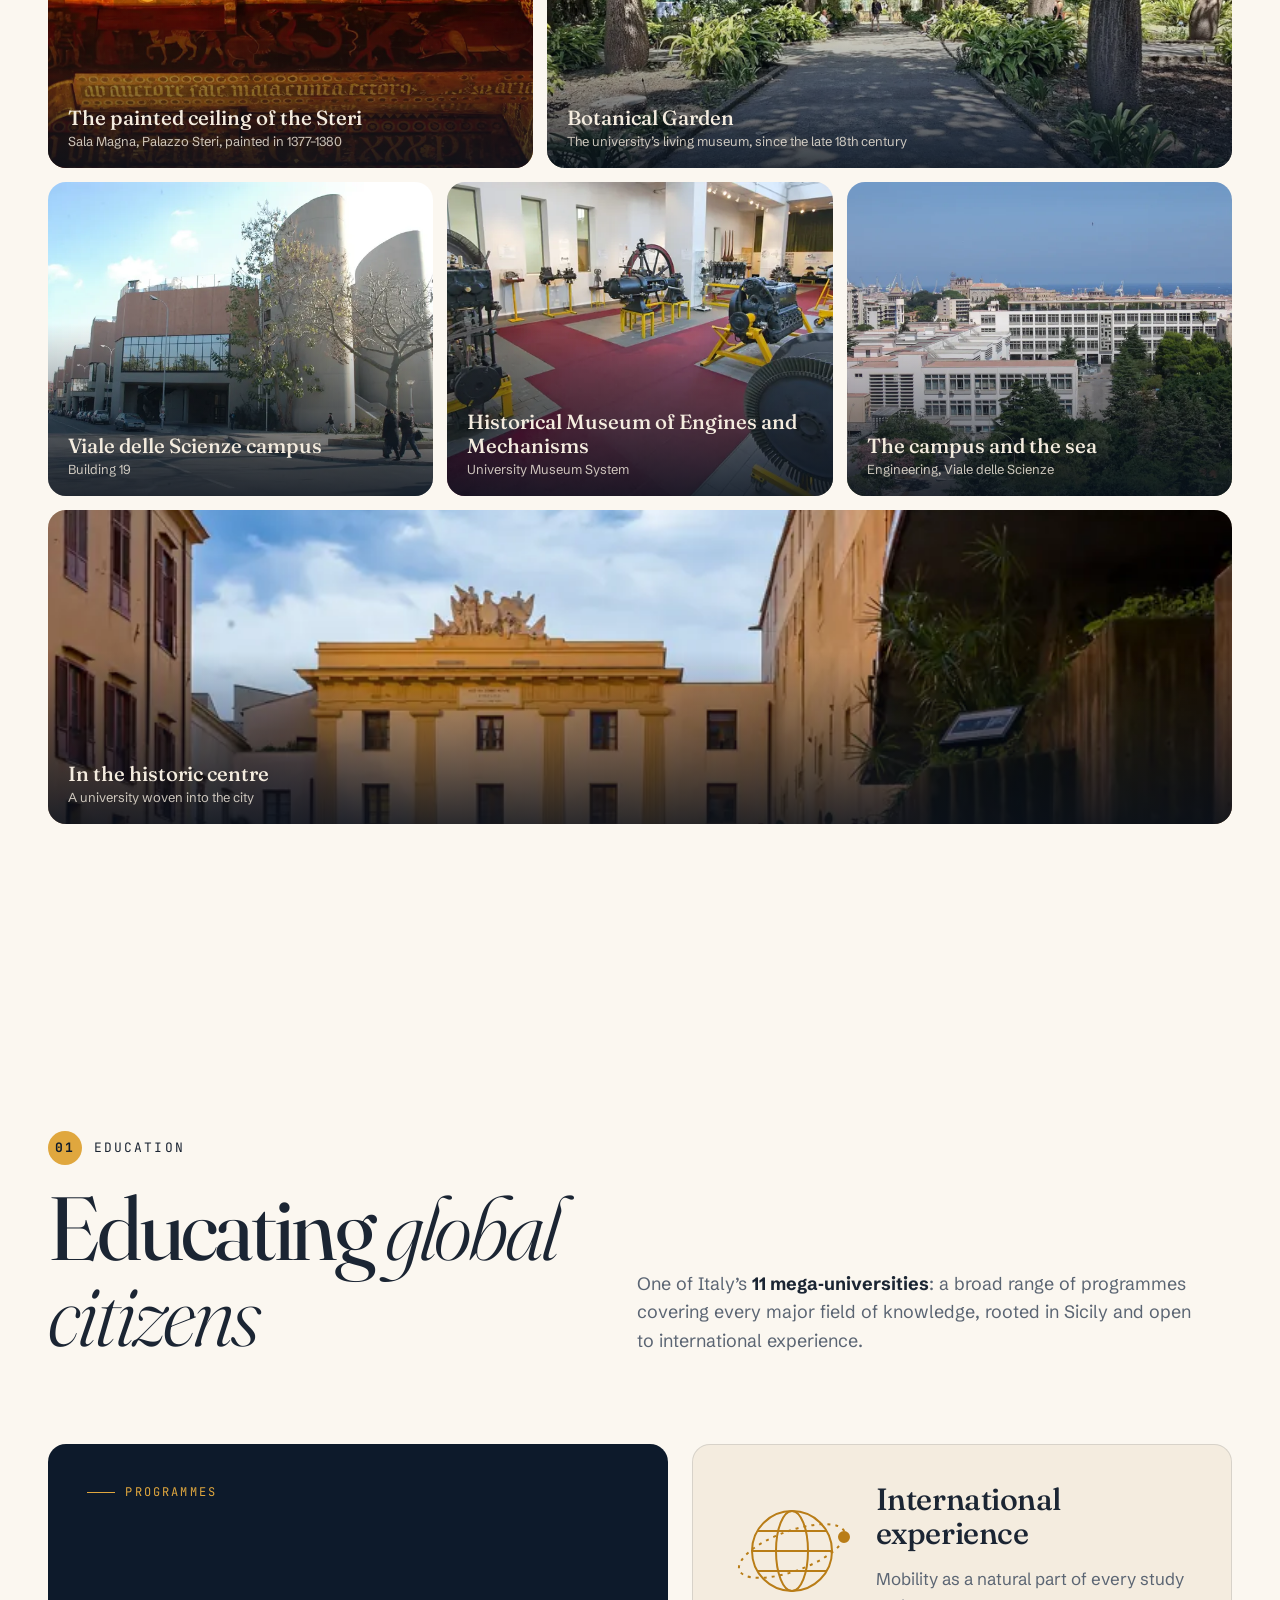
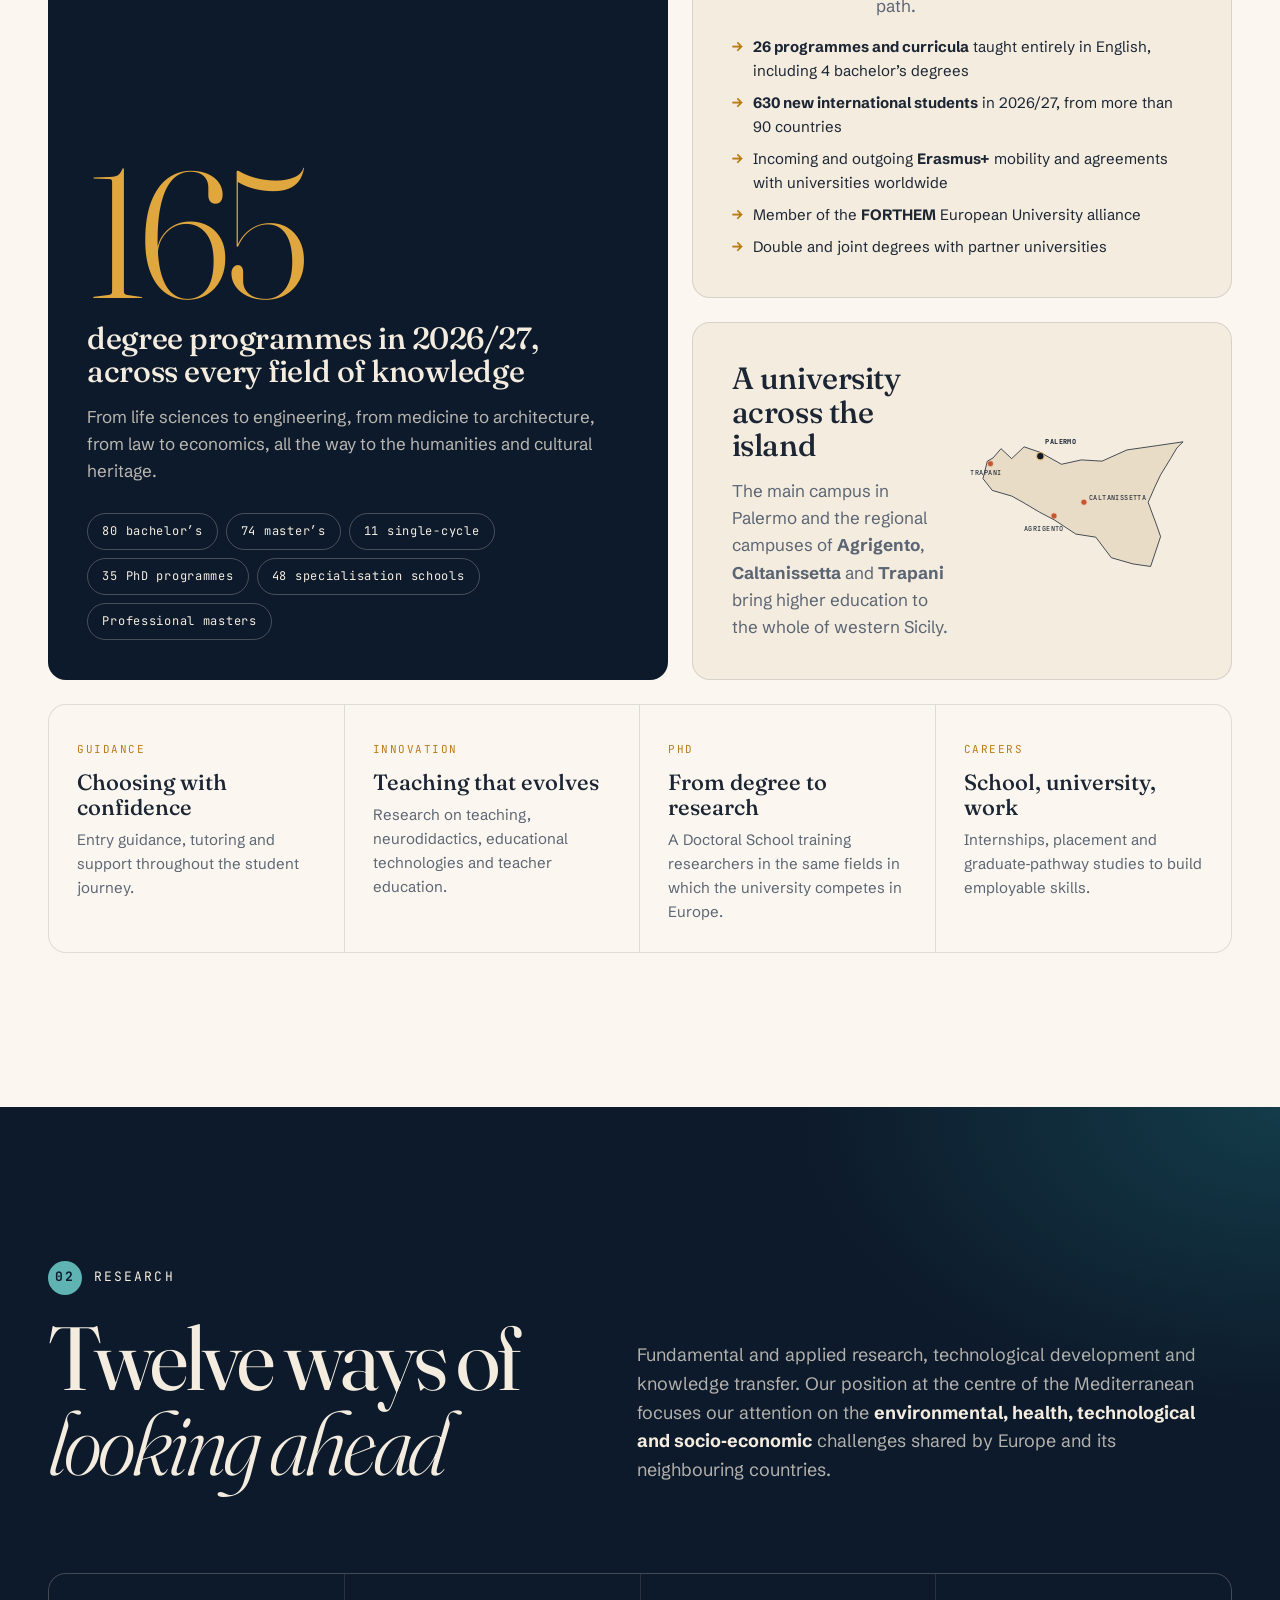
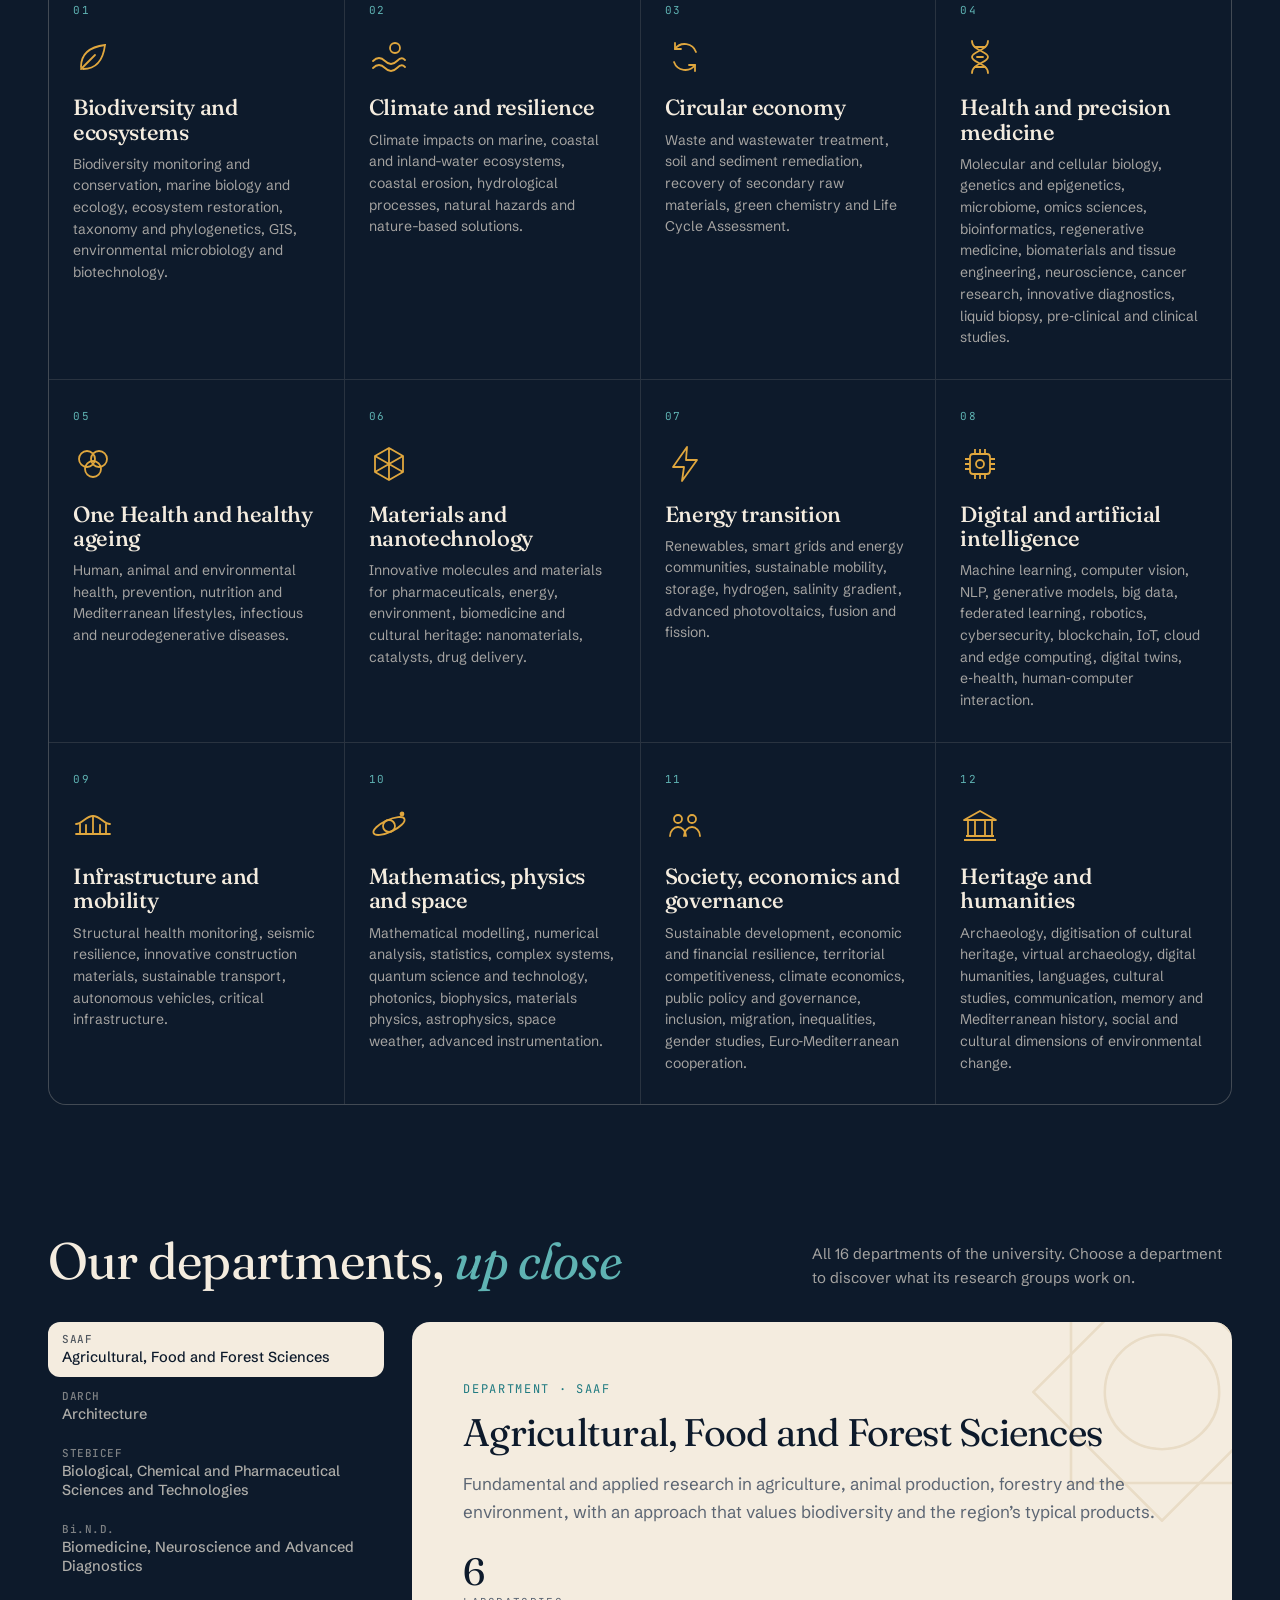
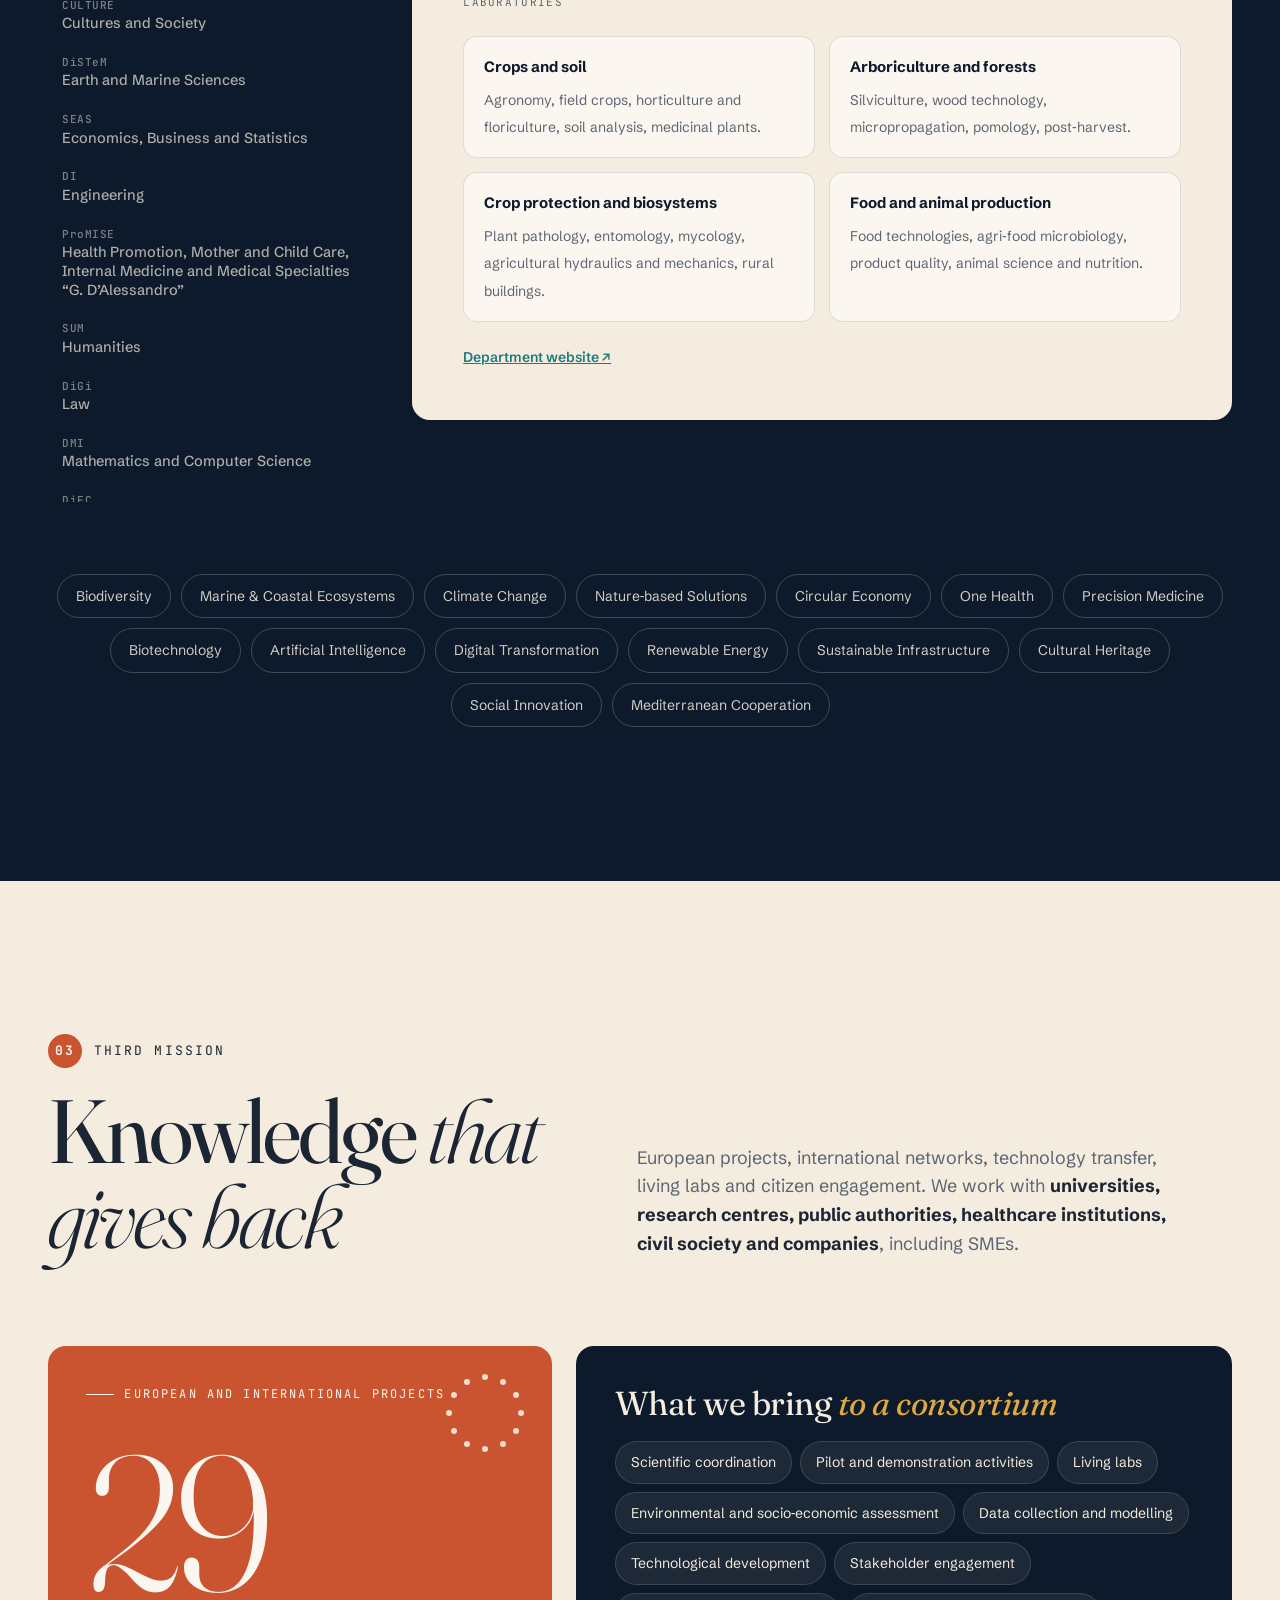
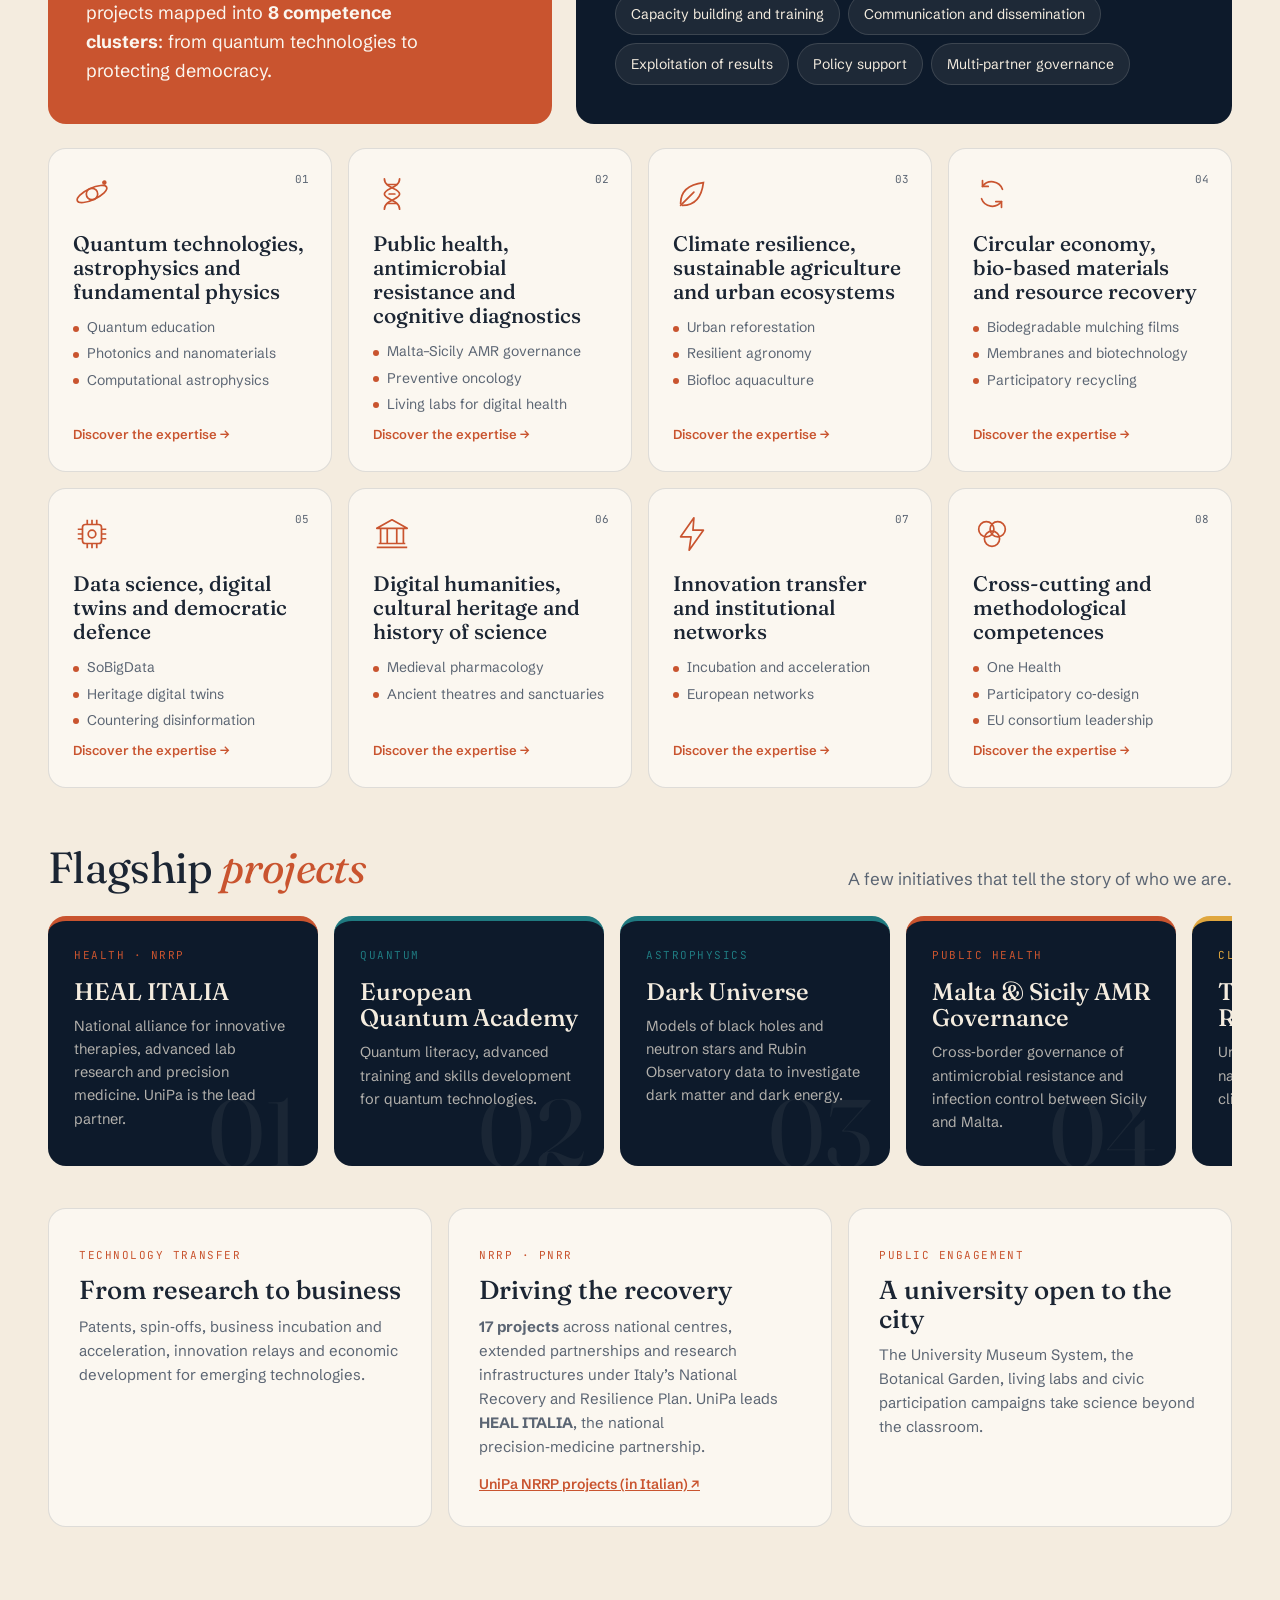
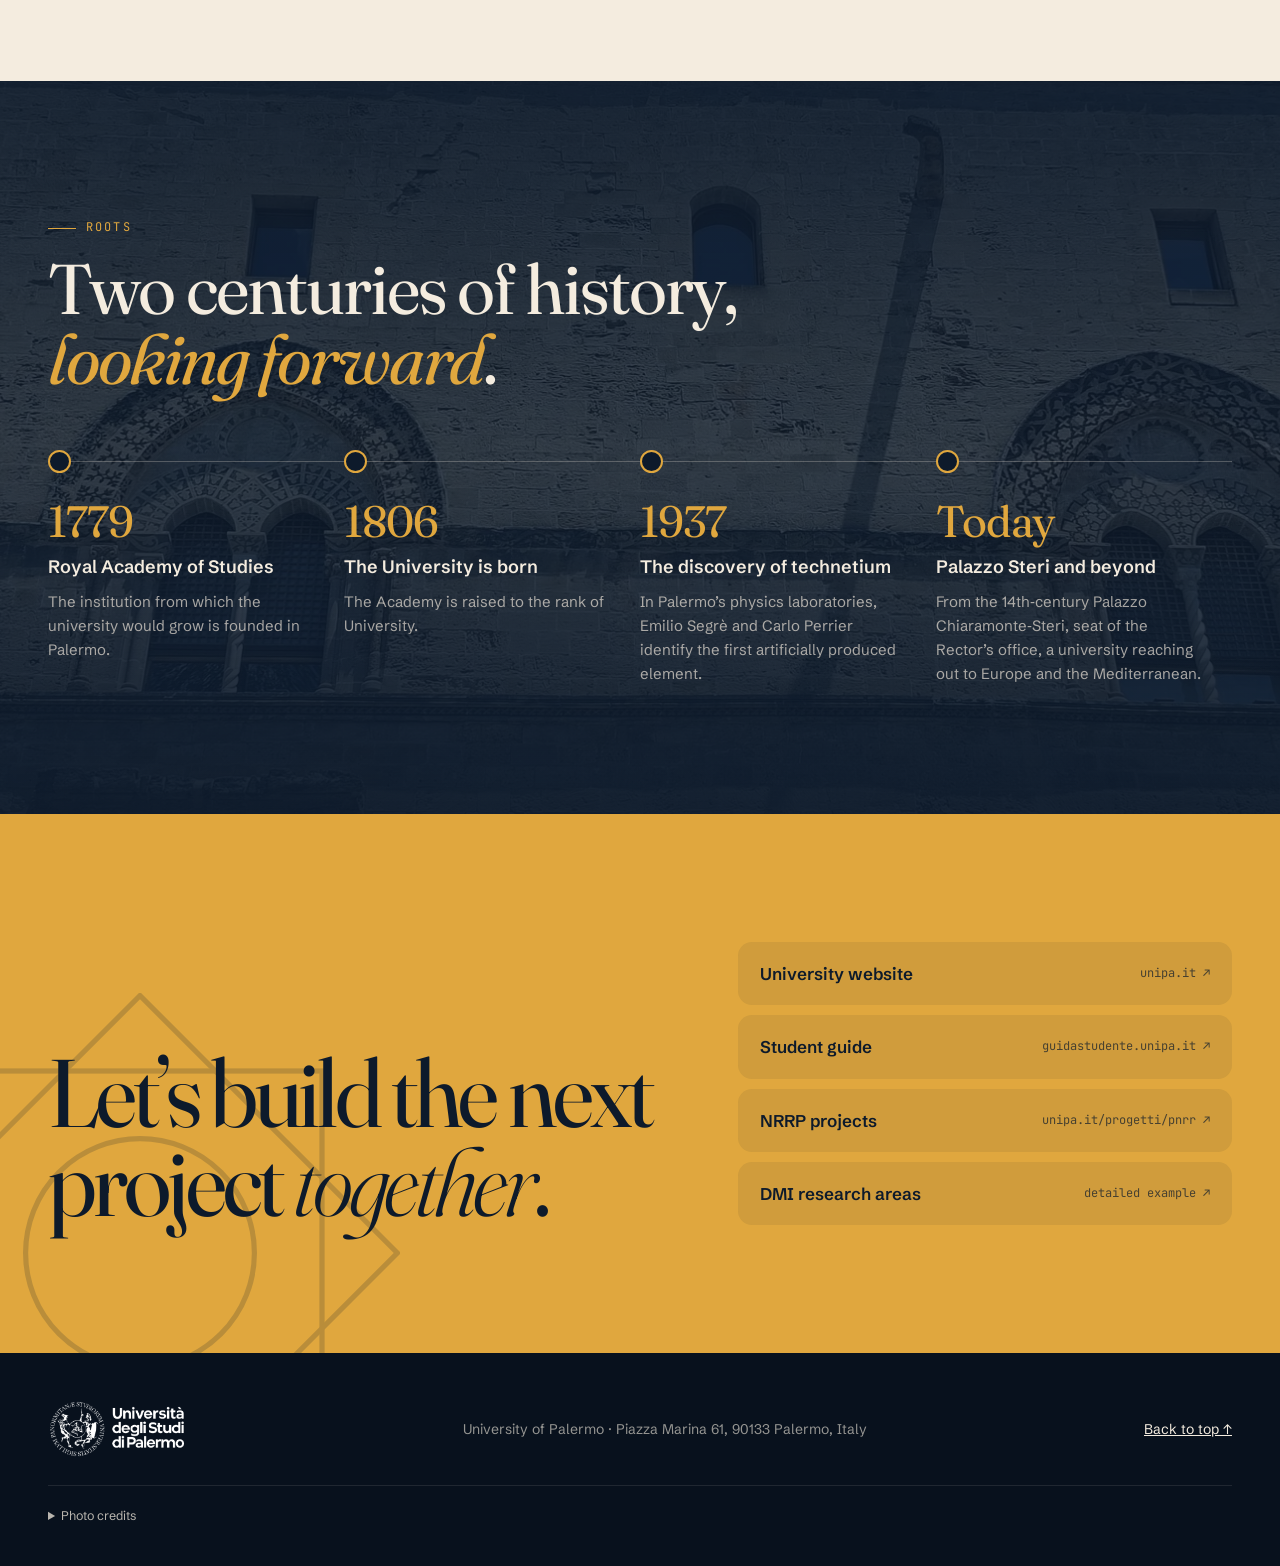
==== commit c54c8ab3: "Apertura: dettaglio di 4 studenti UniPa a tutta altezza, sfumato nel blu, senza cornice Co-Authored-" ====
--- a/en/index.html
+++ b/en/index.html
@@ -84,6 +84,10 @@
   </div>
 
 
+  <figure class="hero-photo" aria-label="UniPa students at the Welcome Day">
+        <img src="../assets/img/studenti-1500.webp" srcset="../assets/img/studenti-900.webp 900w, ../assets/img/studenti-1500.webp 1500w" sizes="(max-width: 900px) 100vw, 50vw" alt="Smiling UniPa students at the Welcome Day, one wearing a UNIPA t-shirt" width="1500" height="1563" fetchpriority="high">
+      </figure>
+
   <div class="wrap hero-inner">
     <div class="hero-grid">
       <div class="hero-copy">
@@ -99,30 +103,6 @@
         <a class="btn btn-ghost" href="#contact">Partner with us</a>
       </div>
       </div>
-      <figure class="hero-photo fade-up d2">
-        <div class="hero-arch">
-          <img src="../assets/img/laurea-520.webp" alt="UniPa graduates throwing their caps in the courtyard under the UNIPA banners at Graduation Day" width="520" height="347" fetchpriority="high">
-        </div>
-        <svg class="hero-seal" viewBox="-100 -100 200 200" aria-hidden="true">
-    <defs>
-      <linearGradient id="gSeal" x1="0" y1="0" x2="1" y2="1"><stop offset="0" stop-color="#f3c066"/><stop offset="1" stop-color="#c9542f"/></linearGradient>
-    </defs>
-    <g class="spin">
-      <rect x="-44" y="-44" width="88" height="88" fill="url(#gSeal)" opacity=".92"/>
-      <rect x="-44" y="-44" width="88" height="88" fill="url(#gSeal)" opacity=".92" transform="rotate(45)"/>
-      <g fill="none" stroke="#0d1a2b" stroke-width=".7" opacity=".55">
-        <rect x="-36" y="-36" width="72" height="72"/><rect x="-36" y="-36" width="72" height="72" transform="rotate(45)"/>
-      </g>
-      <circle r="30" fill="#0d1a2b"/>
-      <g fill="none" stroke="#e0a73e" stroke-width=".6">
-        <circle r="24"/>
-        <rect x="-15" y="-15" width="30" height="30"/><rect x="-15" y="-15" width="30" height="30" transform="rotate(45)"/>
-      </g>
-      <circle r="4" fill="#e0a73e"/>
-    </g>
-  </svg>
-        <figcaption>Cap toss at the UniPa Graduation Day</figcaption>
-      </figure>
     </div>
 
     <div class="hero-stats fade-up d3" role="list">
@@ -471,7 +451,7 @@
     <p><a href="#top">Back to top ↑</a></p>
   </div>
   <div class="wrap credits">
-    <details><summary>Photo credits</summary><ul><li>Casa dei Teatini: Effems, <a href="https://commons.wikimedia.org/wiki/File:SGT_14_09_2018_01.jpg" target="_blank" rel="noopener">CC BY-SA 4.0</a></li><li>Palazzo Chiaramonte‑Steri: Effems, <a href="https://commons.wikimedia.org/wiki/File:Palermo_-_Palazzo_Chiaramonte_-_2026-09-03_11-20-33_001.jpg" target="_blank" rel="noopener">CC BY-SA 4.0</a></li><li>Steri ceiling: Benjamín Núñez González, <a href="https://commons.wikimedia.org/wiki/File:Palazzo_Chiaramonte-Steri,_vigas_decoradas,_Palermo,_Sicilia,_Italia,_2015.JPG" target="_blank" rel="noopener">CC BY-SA 4.0</a></li><li>Botanical Garden: Effems, <a href="https://commons.wikimedia.org/wiki/File:Orto_botanico_(Palermo)_24_05_2026_40.jpg" target="_blank" rel="noopener">CC BY 4.0</a></li><li>Viale delle Scienze campus: Università degli Studi di Palermo, <a href="https://commons.wikimedia.org/wiki/File:Edificio_19_Unipa.jpg" target="_blank" rel="noopener">CC BY-SA 4.0</a></li><li>Historical Museum of Engines and Mechanisms: Museo Motori, <a href="https://commons.wikimedia.org/wiki/File:Museomotori_-_unipa.jpg" target="_blank" rel="noopener">CC BY-SA 4.0</a></li><li>The campus and the sea: Kemonia, <a href="https://commons.wikimedia.org/wiki/File:Facolt%C3%A0_di_Ingegneria_Palermo.JPG" target="_blank" rel="noopener">CC BY-SA 4.0</a></li><li>In the historic centre: Wolfgang Moroder, <a href="https://commons.wikimedia.org/wiki/File:Universit%C3%A1_degli_Studi_Palermo.jpg" target="_blank" rel="noopener">CC BY-SA 3.0</a></li><li>Cap toss at the UniPa Graduation Day: University of Palermo</li></ul><p>via Wikimedia Commons</p></details>
+    <details><summary>Photo credits</summary><ul><li>Casa dei Teatini: Effems, <a href="https://commons.wikimedia.org/wiki/File:SGT_14_09_2018_01.jpg" target="_blank" rel="noopener">CC BY-SA 4.0</a></li><li>Palazzo Chiaramonte‑Steri: Effems, <a href="https://commons.wikimedia.org/wiki/File:Palermo_-_Palazzo_Chiaramonte_-_2026-09-03_11-20-33_001.jpg" target="_blank" rel="noopener">CC BY-SA 4.0</a></li><li>Steri ceiling: Benjamín Núñez González, <a href="https://commons.wikimedia.org/wiki/File:Palazzo_Chiaramonte-Steri,_vigas_decoradas,_Palermo,_Sicilia,_Italia,_2015.JPG" target="_blank" rel="noopener">CC BY-SA 4.0</a></li><li>Botanical Garden: Effems, <a href="https://commons.wikimedia.org/wiki/File:Orto_botanico_(Palermo)_24_05_2026_40.jpg" target="_blank" rel="noopener">CC BY 4.0</a></li><li>Viale delle Scienze campus: Università degli Studi di Palermo, <a href="https://commons.wikimedia.org/wiki/File:Edificio_19_Unipa.jpg" target="_blank" rel="noopener">CC BY-SA 4.0</a></li><li>Historical Museum of Engines and Mechanisms: Museo Motori, <a href="https://commons.wikimedia.org/wiki/File:Museomotori_-_unipa.jpg" target="_blank" rel="noopener">CC BY-SA 4.0</a></li><li>The campus and the sea: Kemonia, <a href="https://commons.wikimedia.org/wiki/File:Facolt%C3%A0_di_Ingegneria_Palermo.JPG" target="_blank" rel="noopener">CC BY-SA 4.0</a></li><li>In the historic centre: Wolfgang Moroder, <a href="https://commons.wikimedia.org/wiki/File:Universit%C3%A1_degli_Studi_Palermo.jpg" target="_blank" rel="noopener">CC BY-SA 3.0</a></li><li>UniPa students at the Welcome Day: University of Palermo – International Relations</li></ul><p>via Wikimedia Commons</p></details>
   </div>
 </footer>
 
--- a/css/style.css
+++ b/css/style.css
@@ -696,30 +696,28 @@
 }
 
 /* ---------- HERO con foto studenti ---------- */
-.hero-grid { display: grid; grid-template-columns: minmax(0, 1.12fr) minmax(0, .88fr); gap: clamp(32px, 4.5vw, 72px); align-items: center; }
-.hero-grid h1 { font-size: clamp(54px, 8.2vw, 136px); }
-.hero-photo { position: relative; margin: 0; padding: 14px; }
-.hero-photo::before {
-  content: ""; position: absolute; inset: 0; border: 1px solid rgba(224,167,62,.55);
-  border-radius: 50% 50% 26px 26px / 44% 44% 26px 26px; pointer-events: none;
-}
-.hero-arch {
-  position: relative; aspect-ratio: 6 / 5; overflow: hidden;
-  border-radius: 50% 50% 18px 18px / 42% 42% 18px 18px;
-  box-shadow: 0 40px 80px -30px rgba(0,0,0,.7);
-}
-.hero-arch img { width: 100%; height: 100%; object-fit: cover; object-position: 50% 40%; transform: scale(1.04); animation: heroZoom 14s var(--ease) forwards; }
-.hero-arch::after { content: ""; position: absolute; inset: 0; background: linear-gradient(180deg, rgba(13,26,43,0) 55%, rgba(13,26,43,.35)); }
+.hero-grid { display: block; }
+.hero-copy { position: relative; z-index: 2; max-width: 640px; }
+.hero-grid h1 { font-size: clamp(54px, 7.6vw, 118px); }
+.hero-inner { z-index: 2; }
+.hero-stats { position: relative; z-index: 2; }
+.hero-photo {
+  position: absolute; top: 0; right: 0; bottom: 110px; width: 50vw; margin: 0; z-index: 1;
+  -webkit-mask-image: linear-gradient(90deg, transparent 0%, rgba(0,0,0,.6) 7%, #000 16%);
+          mask-image: linear-gradient(90deg, transparent 0%, rgba(0,0,0,.6) 7%, #000 16%);
+}
+.hero-photo::after {
+  content: ""; position: absolute; inset: 0;
+  background: linear-gradient(180deg, rgba(13,26,43,.92) 0%, rgba(13,26,43,.55) 12%, rgba(13,26,43,0) 26%, rgba(13,26,43,0) 70%, rgba(13,26,43,.85) 93%, rgba(13,26,43,1) 100%);
+}
+.hero-photo img { width: 100%; height: 100%; object-fit: cover; object-position: 50% 40%; transform: scale(1.06); animation: heroZoom 16s var(--ease) forwards; }
 @keyframes heroZoom { to { transform: scale(1); } }
-.hero-seal { position: absolute; width: 30%; left: -9%; bottom: -8%; filter: drop-shadow(0 18px 30px rgba(0,0,0,.45)); }
-.hero-seal .spin { transform-origin: 50% 50%; animation: spin 120s linear infinite; }
-.hero-photo figcaption {
-  position: absolute; right: 18px; bottom: -30px; font-family: var(--f-mono); font-size: 11px;
-  letter-spacing: .1em; text-transform: uppercase; color: rgba(244,236,223,.55);
-}
+.hero-star { display: none; }
 @media (max-width: 900px) {
-  .hero-grid { grid-template-columns: 1fr; gap: 40px; }
-  .hero-photo { max-width: 560px; width: 100%; justify-self: center; }
-  .hero-seal { width: 24%; left: -2%; bottom: -6%; }
-  .hero-photo figcaption { display: none; }
-}
+  .hero-photo { width: 100%; bottom: auto; height: 58svh;
+    -webkit-mask-image: linear-gradient(180deg, #000 45%, transparent 100%);
+            mask-image: linear-gradient(180deg, #000 45%, transparent 100%); }
+  .hero-photo::after { background: linear-gradient(180deg, rgba(13,26,43,.55) 0%, rgba(13,26,43,0) 25%, rgba(13,26,43,.35) 100%); }
+  .hero-photo img { object-position: 50% 20%; }
+  .hero { padding-top: 46svh; }
+}
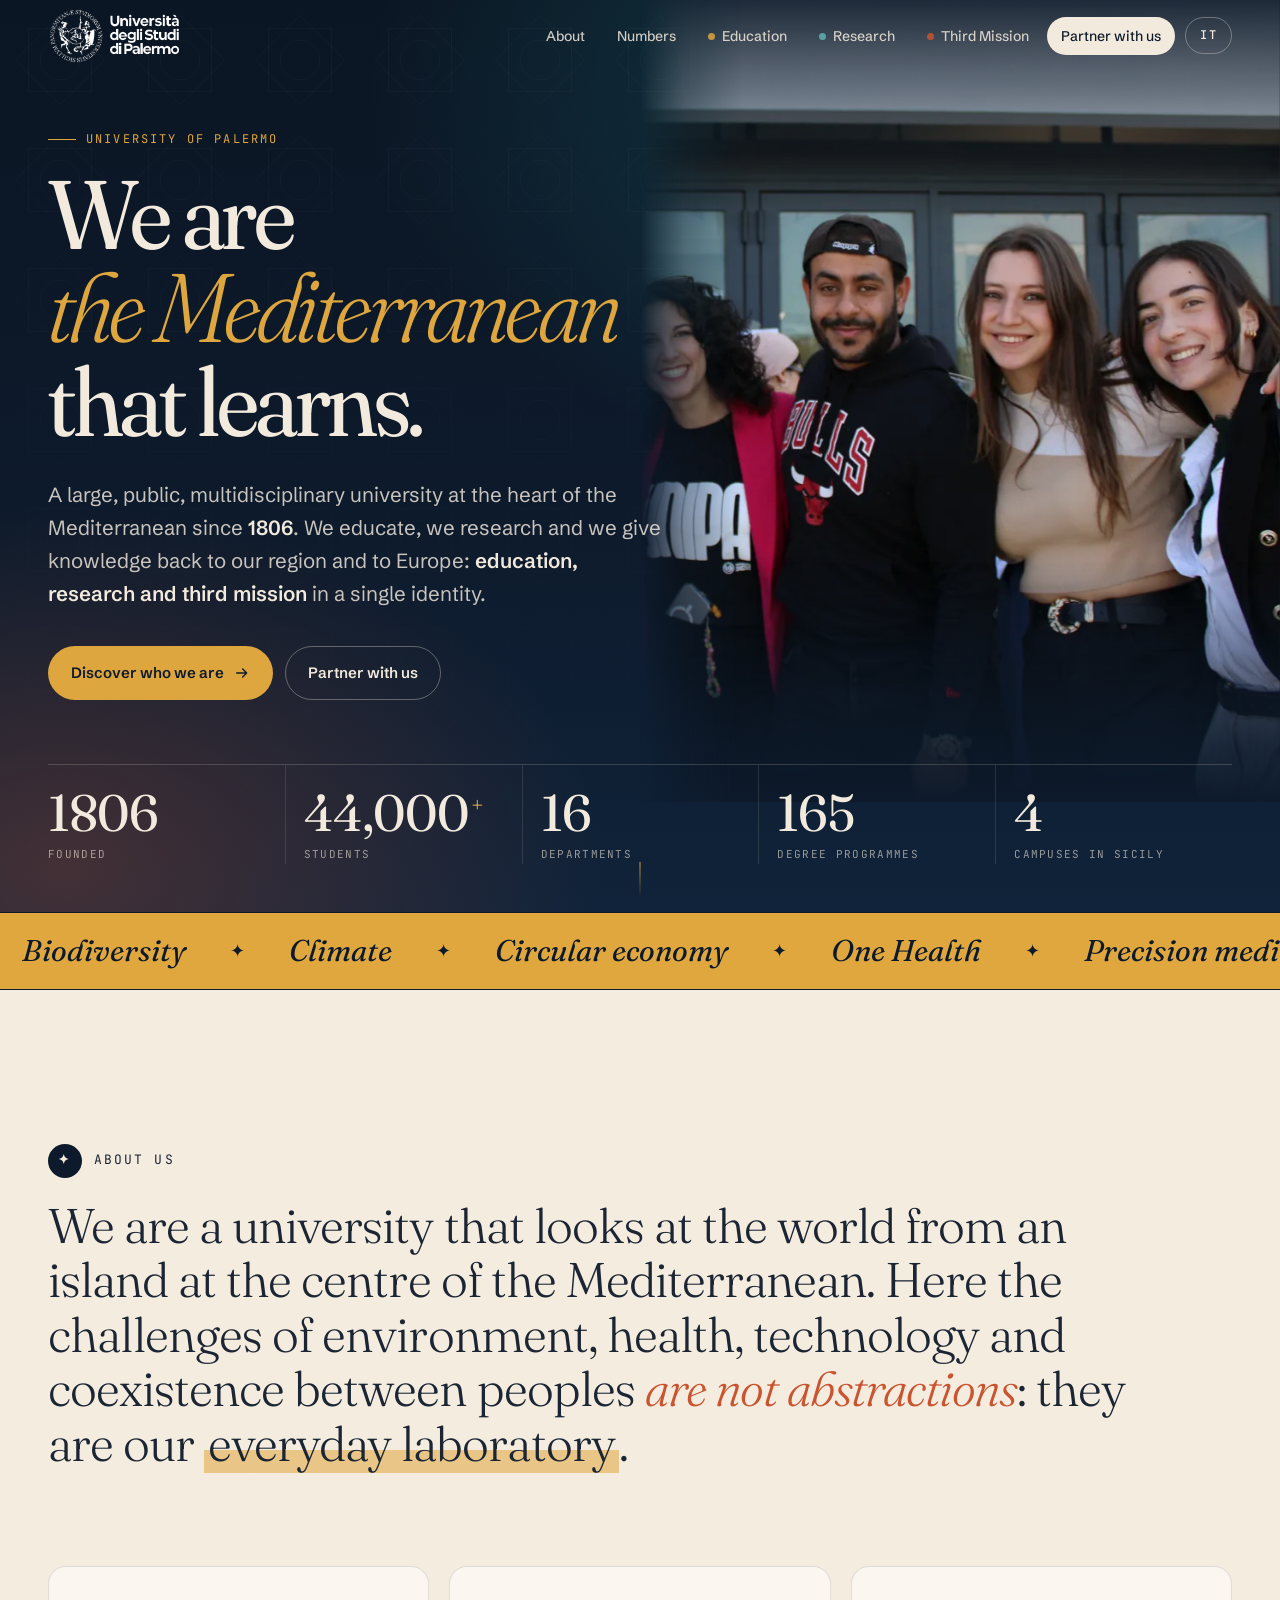
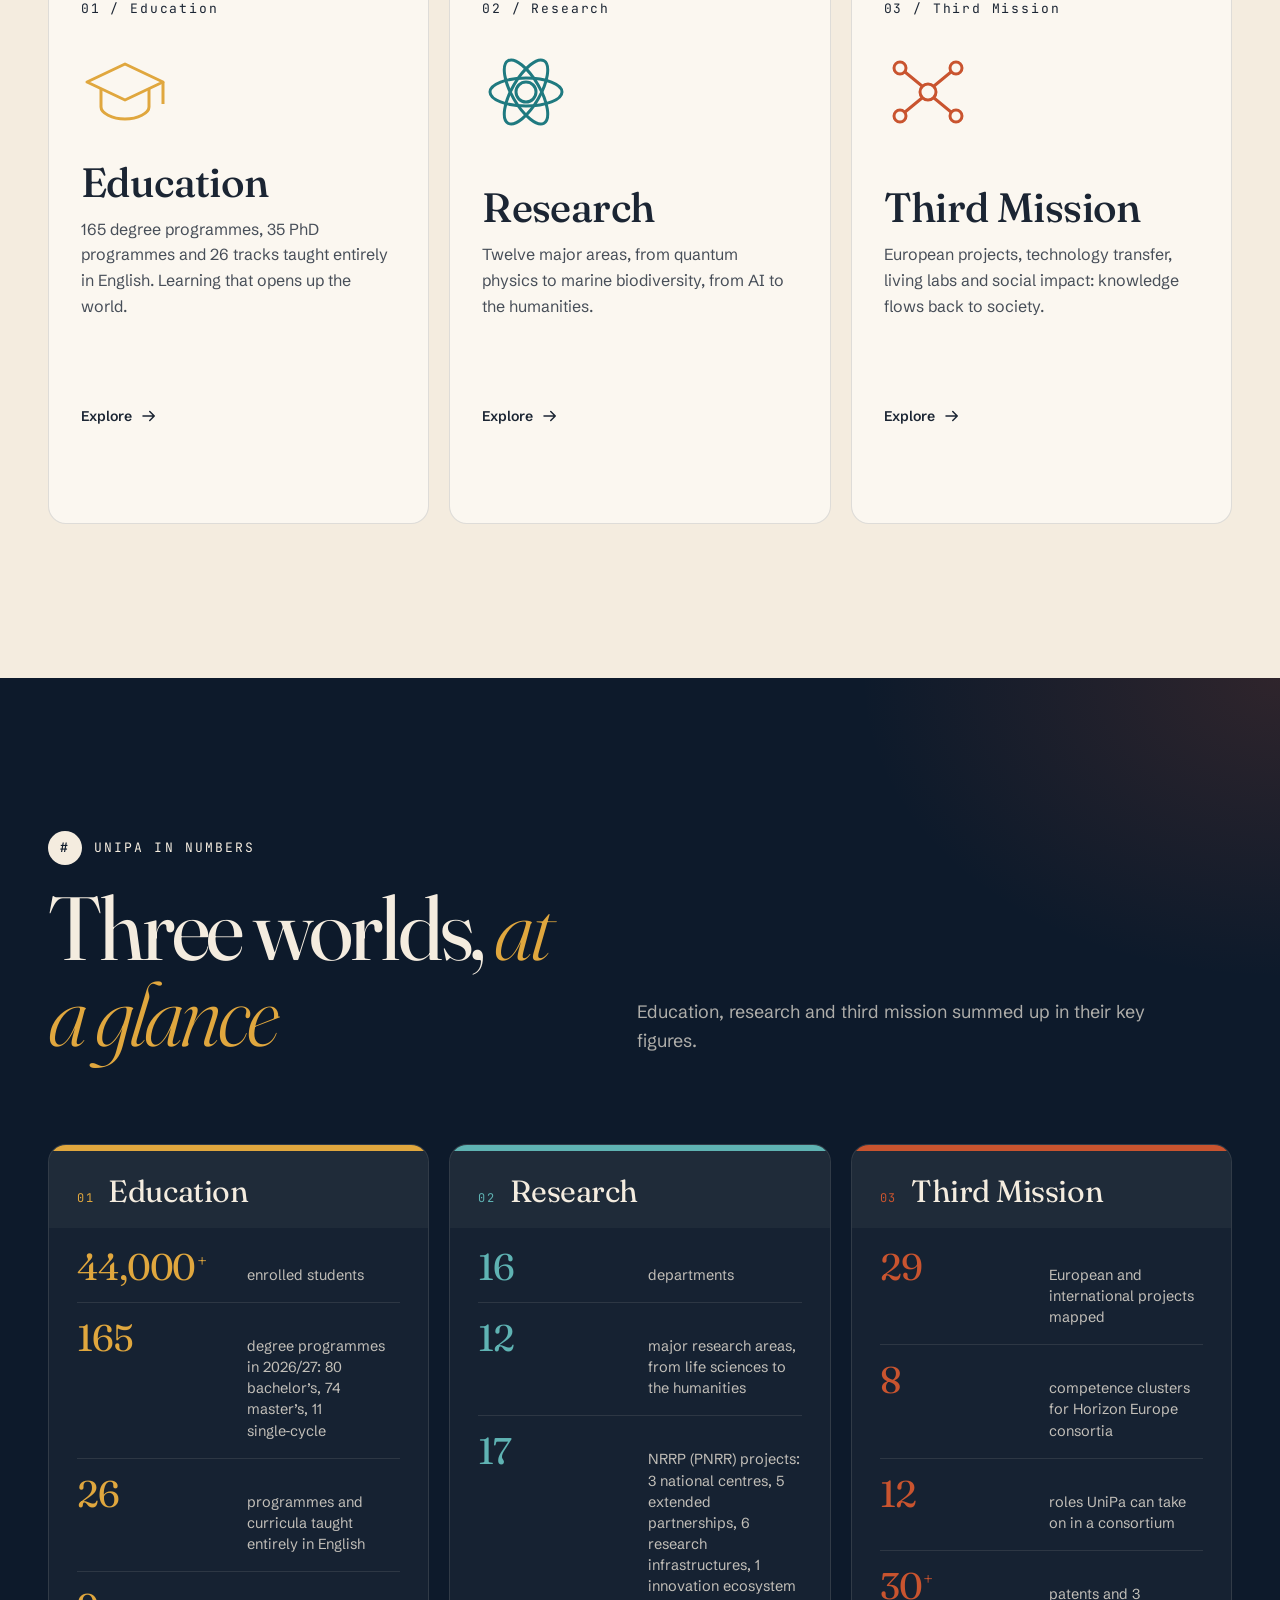
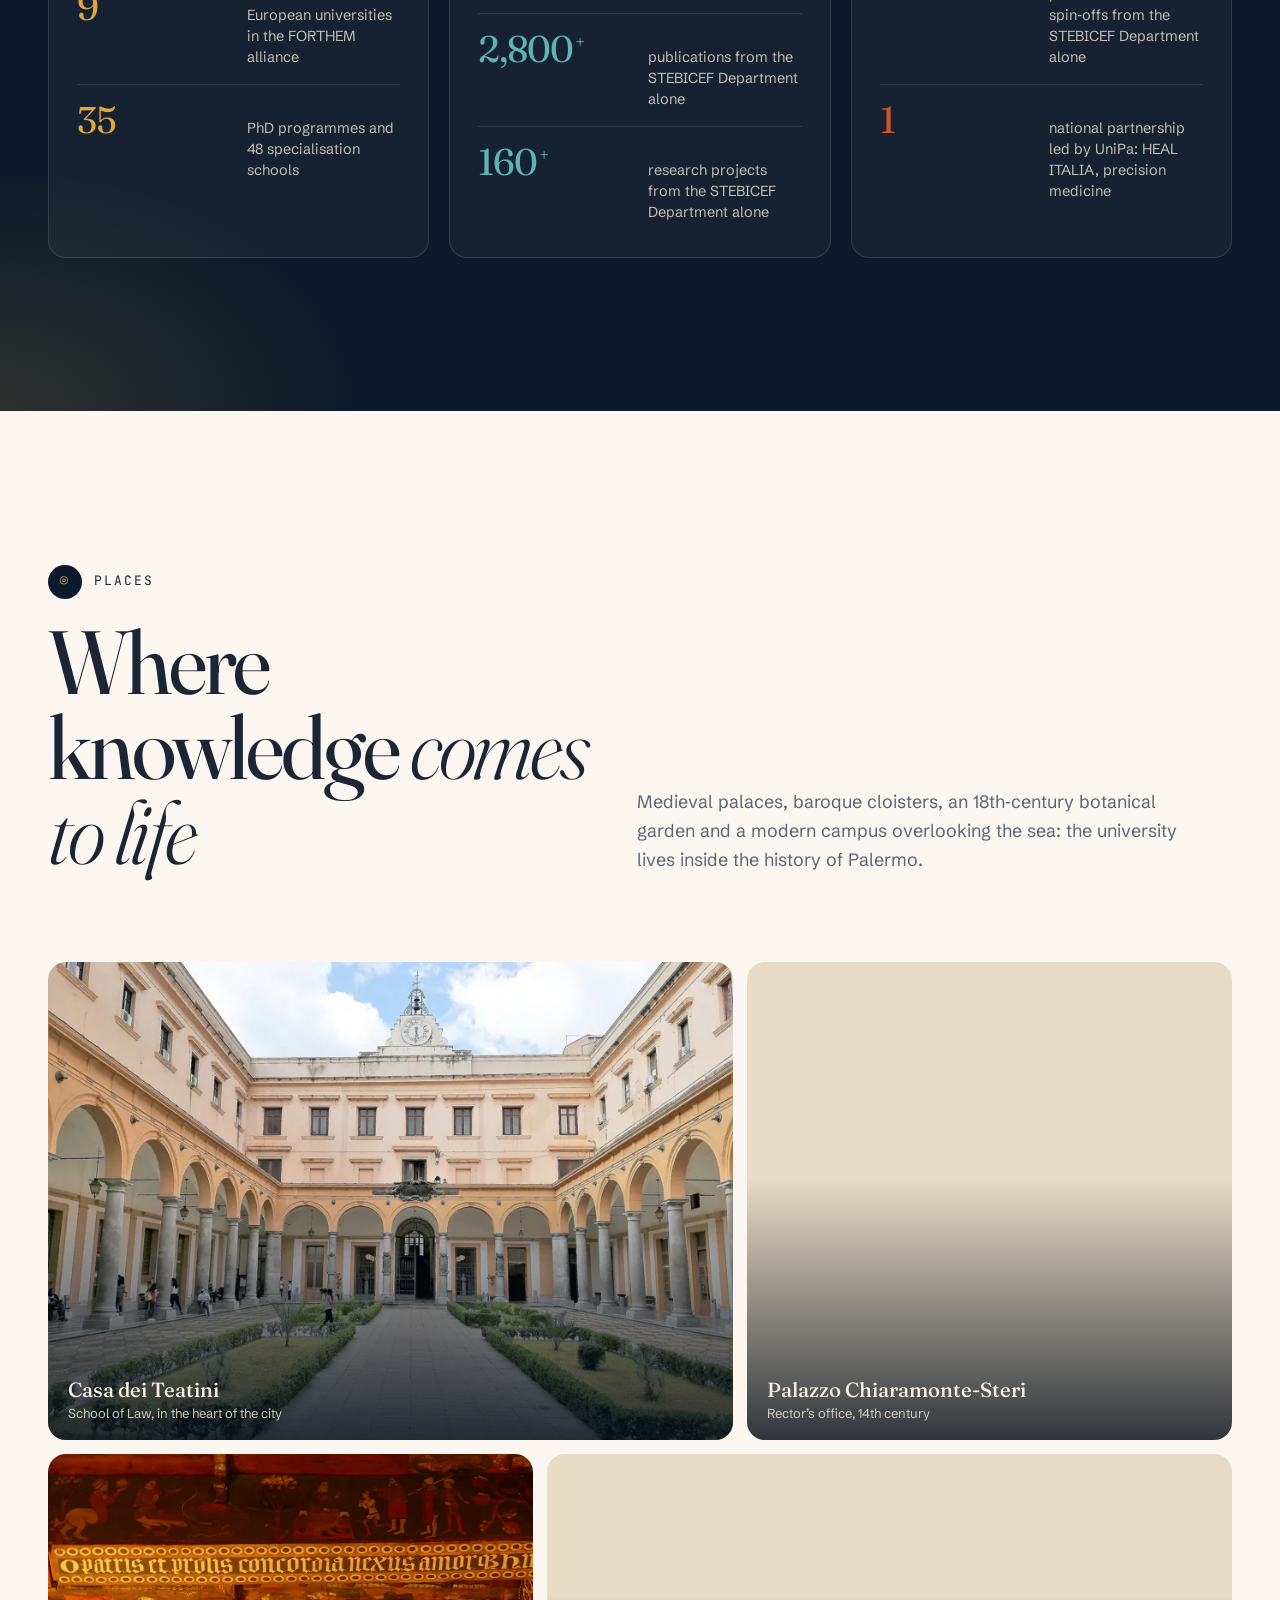
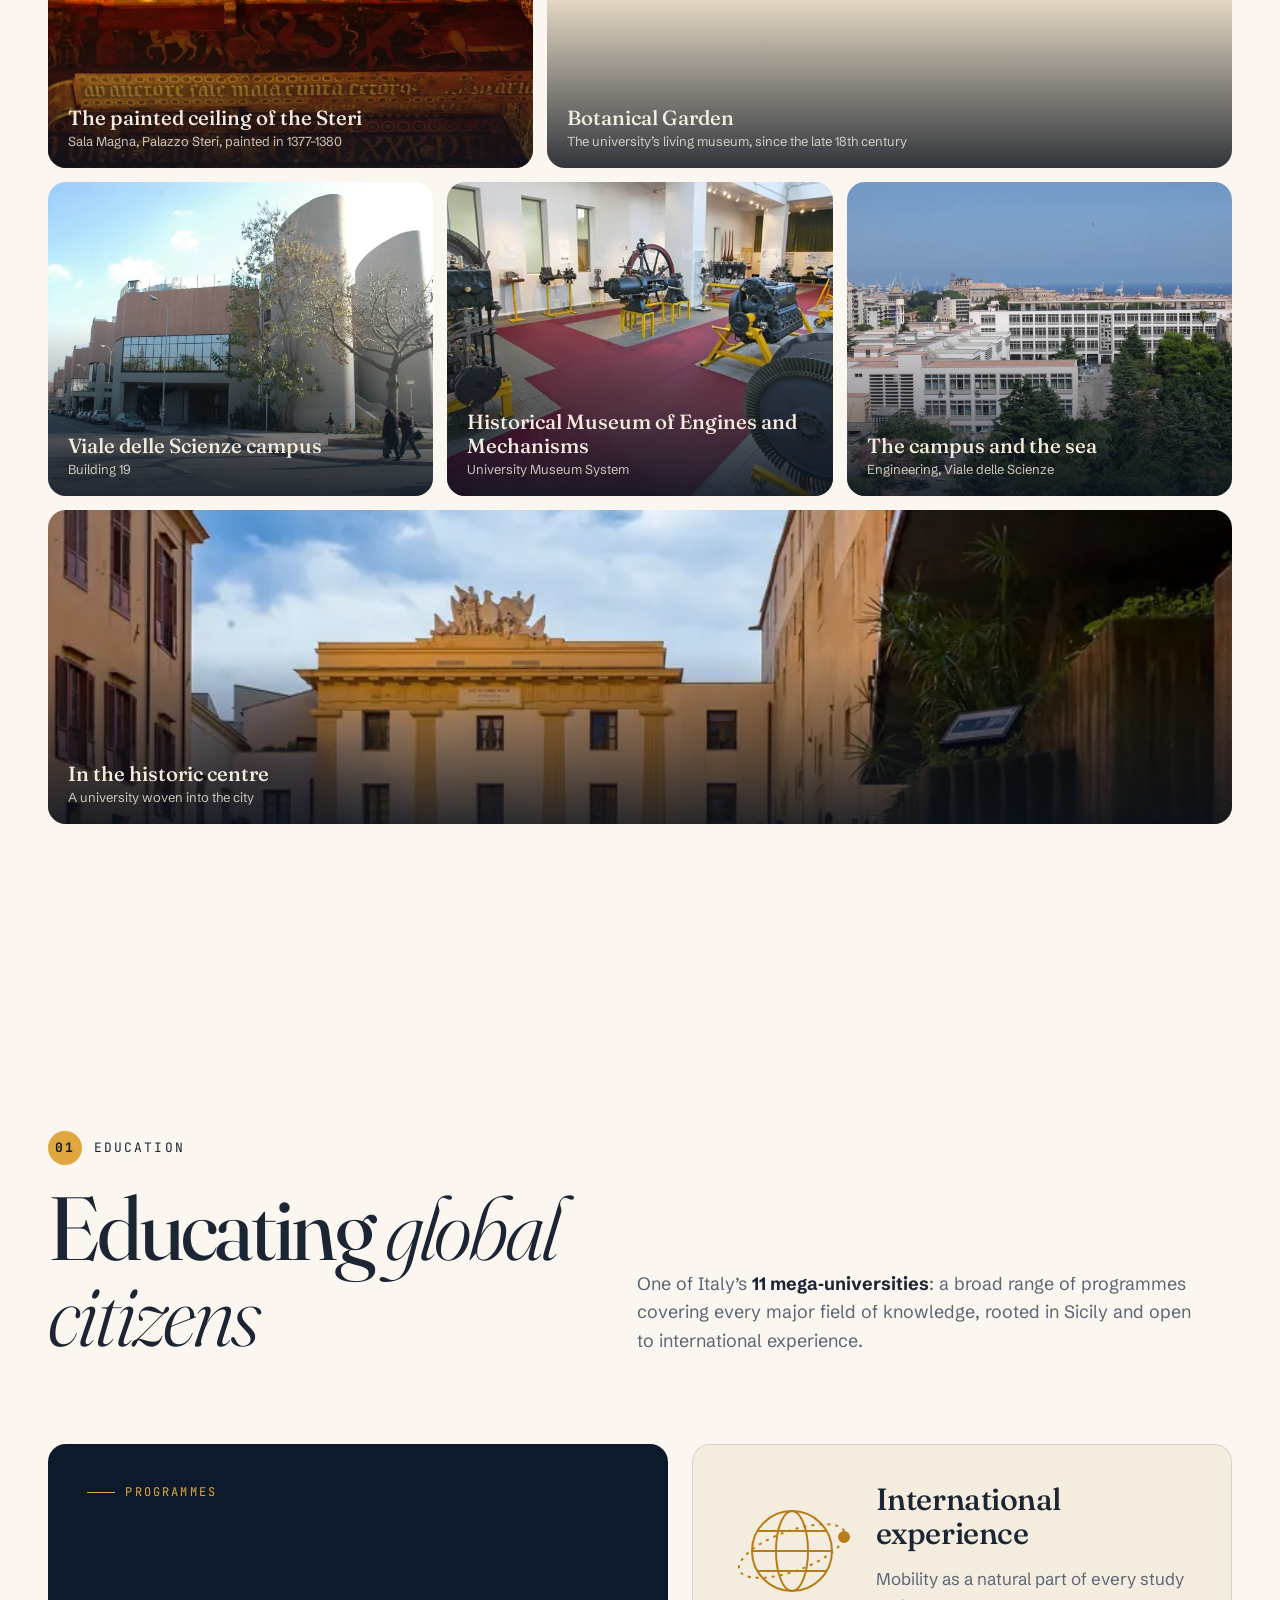
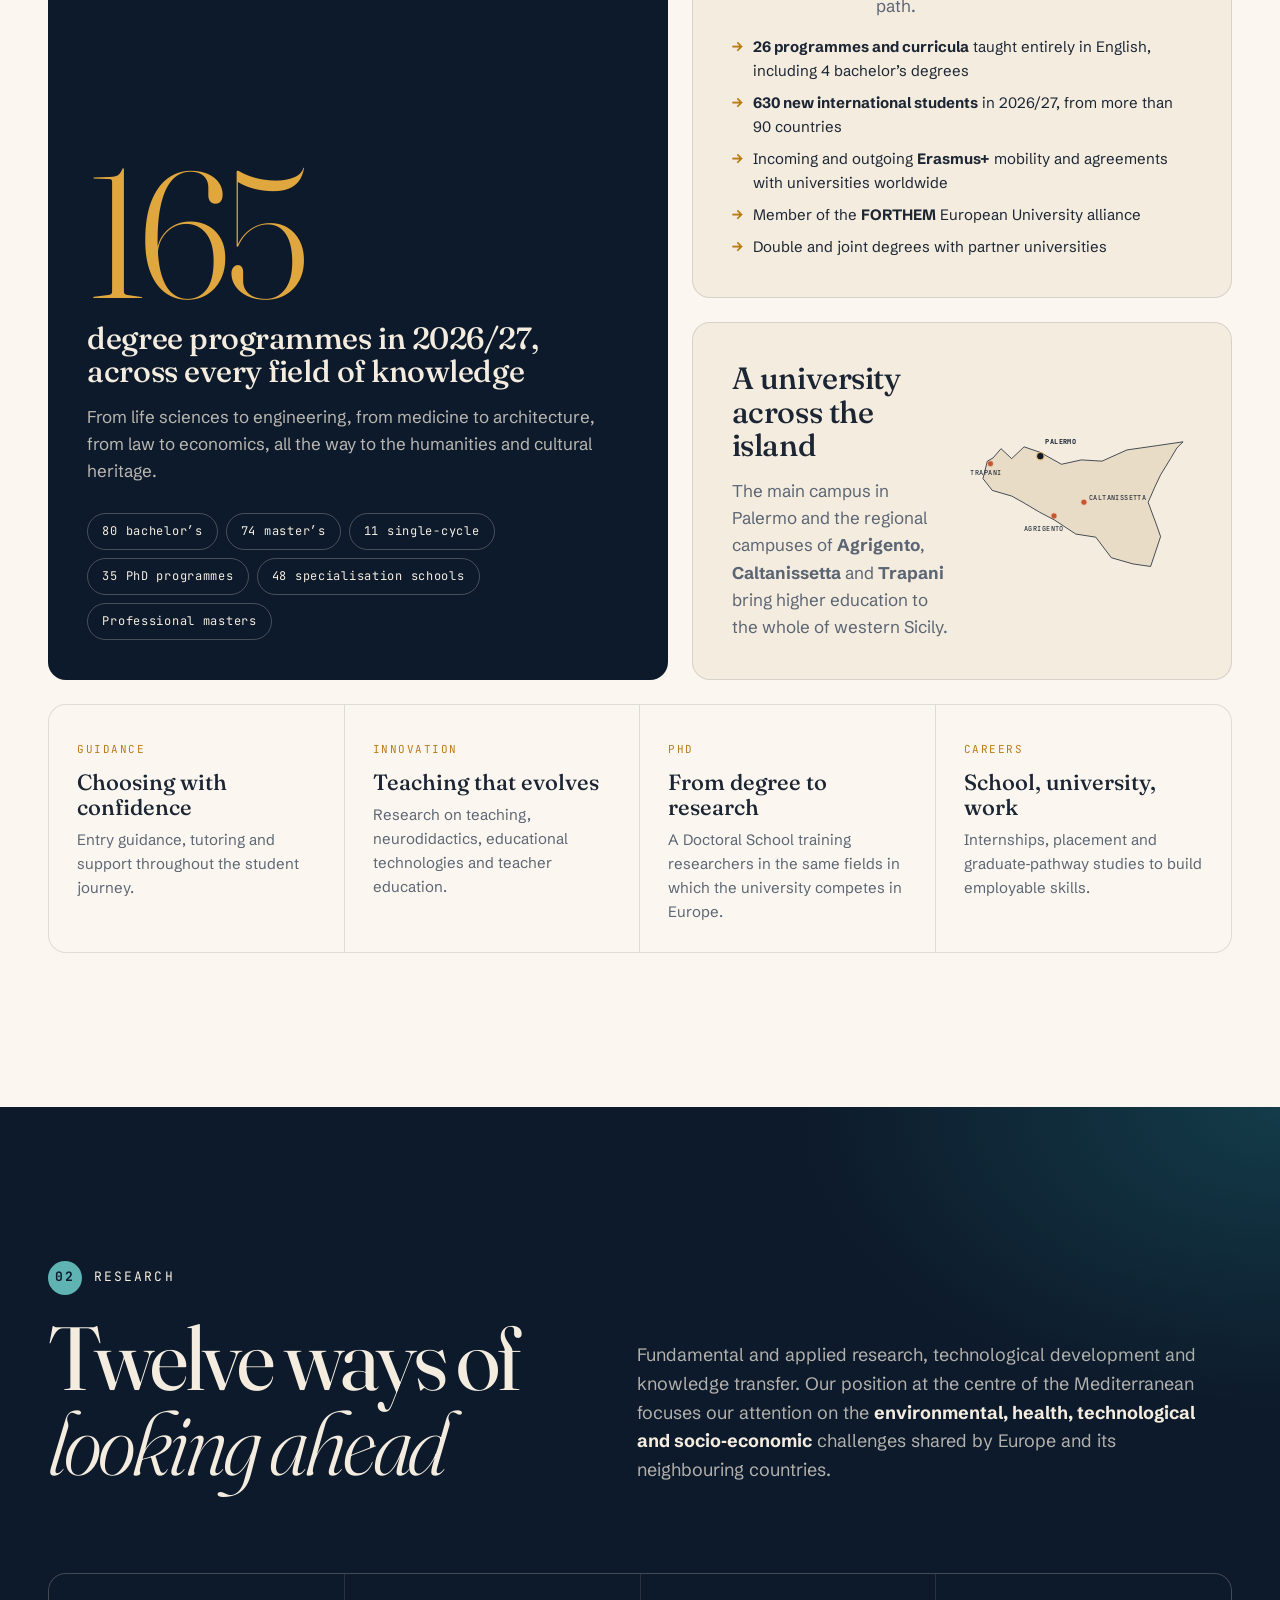
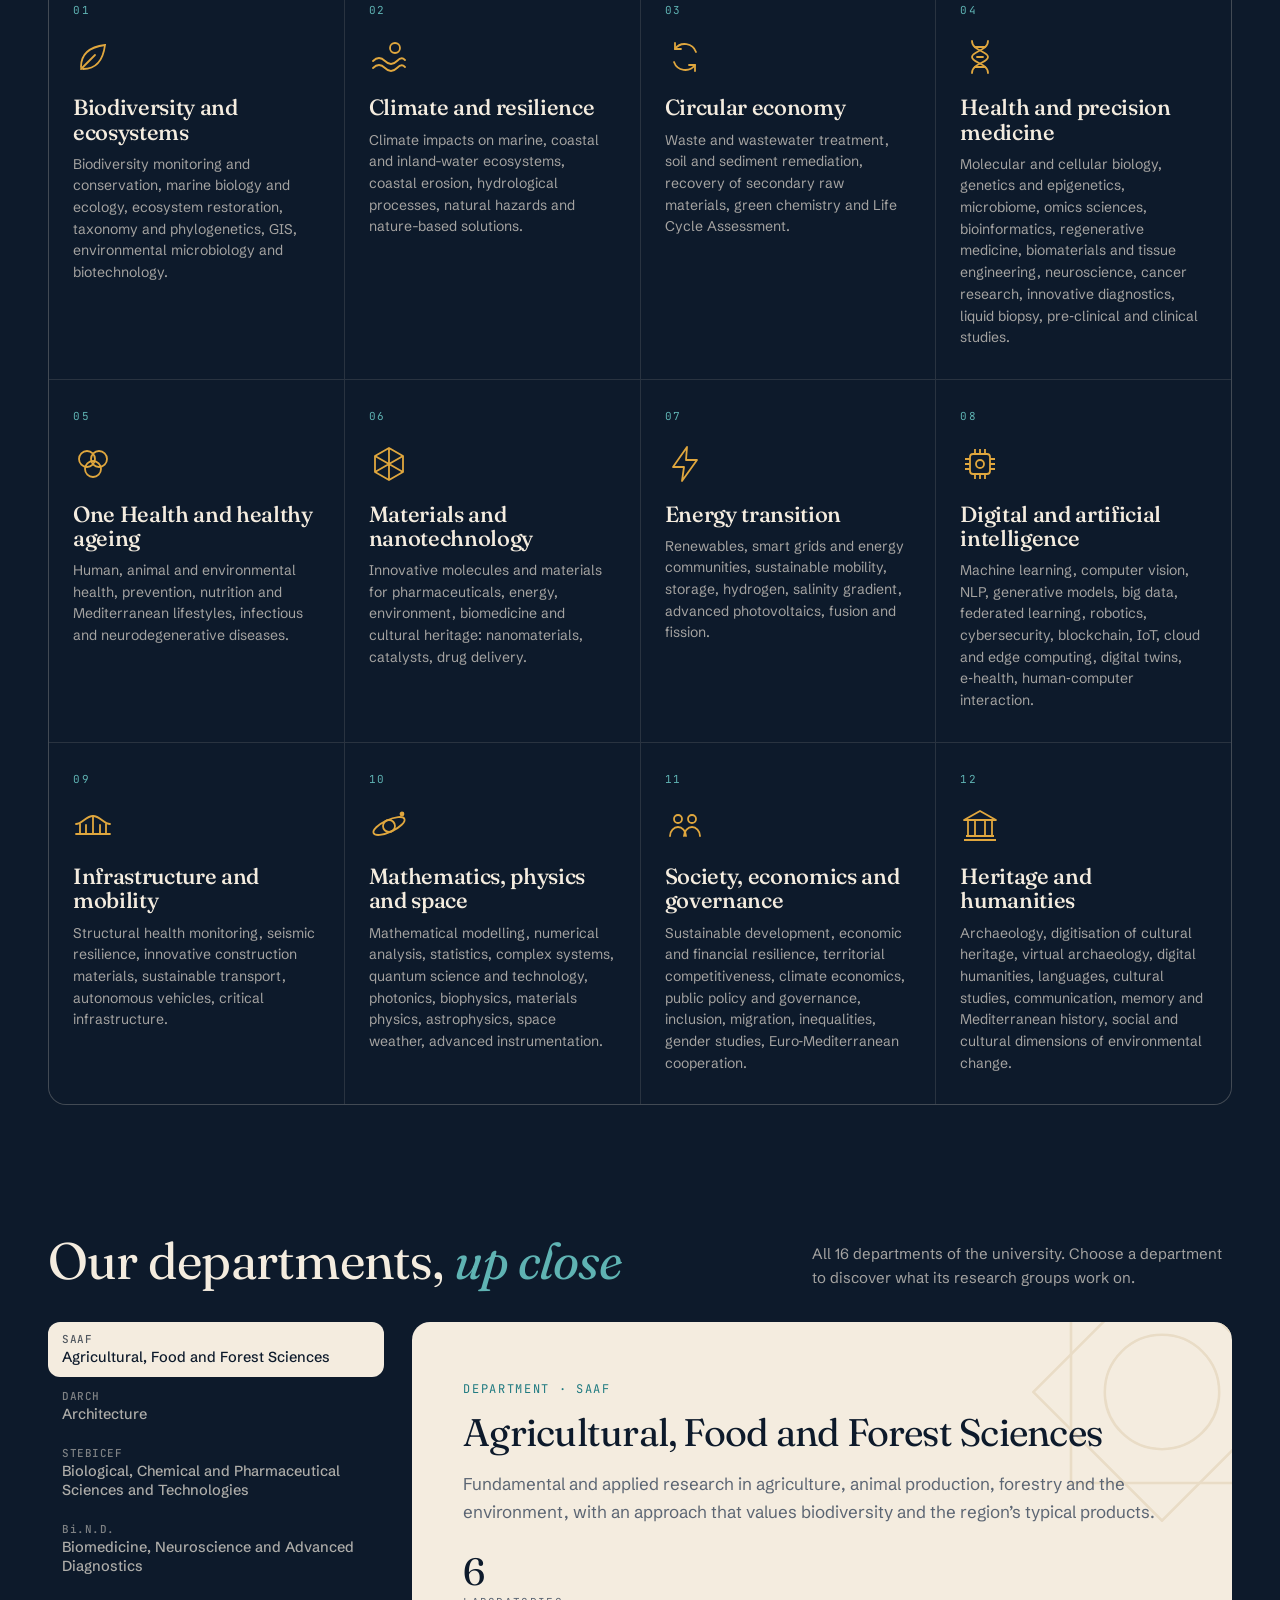
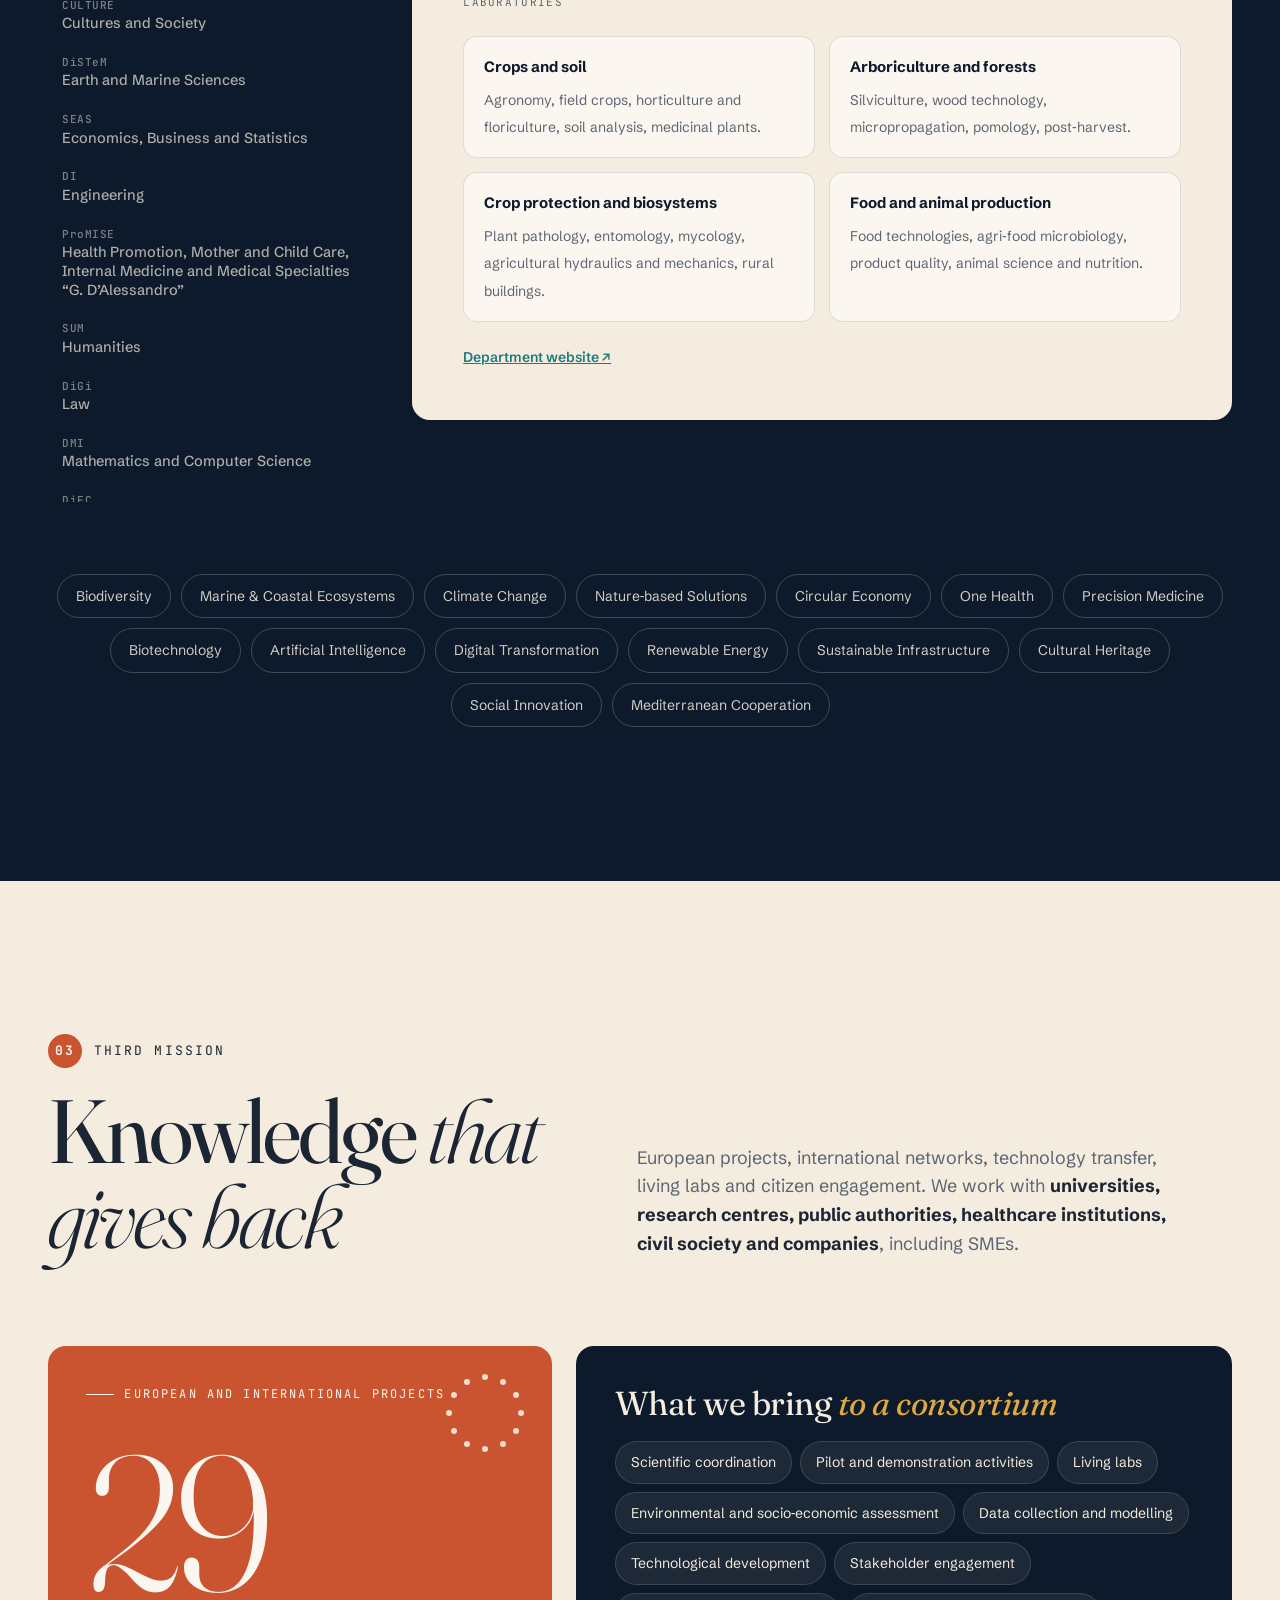
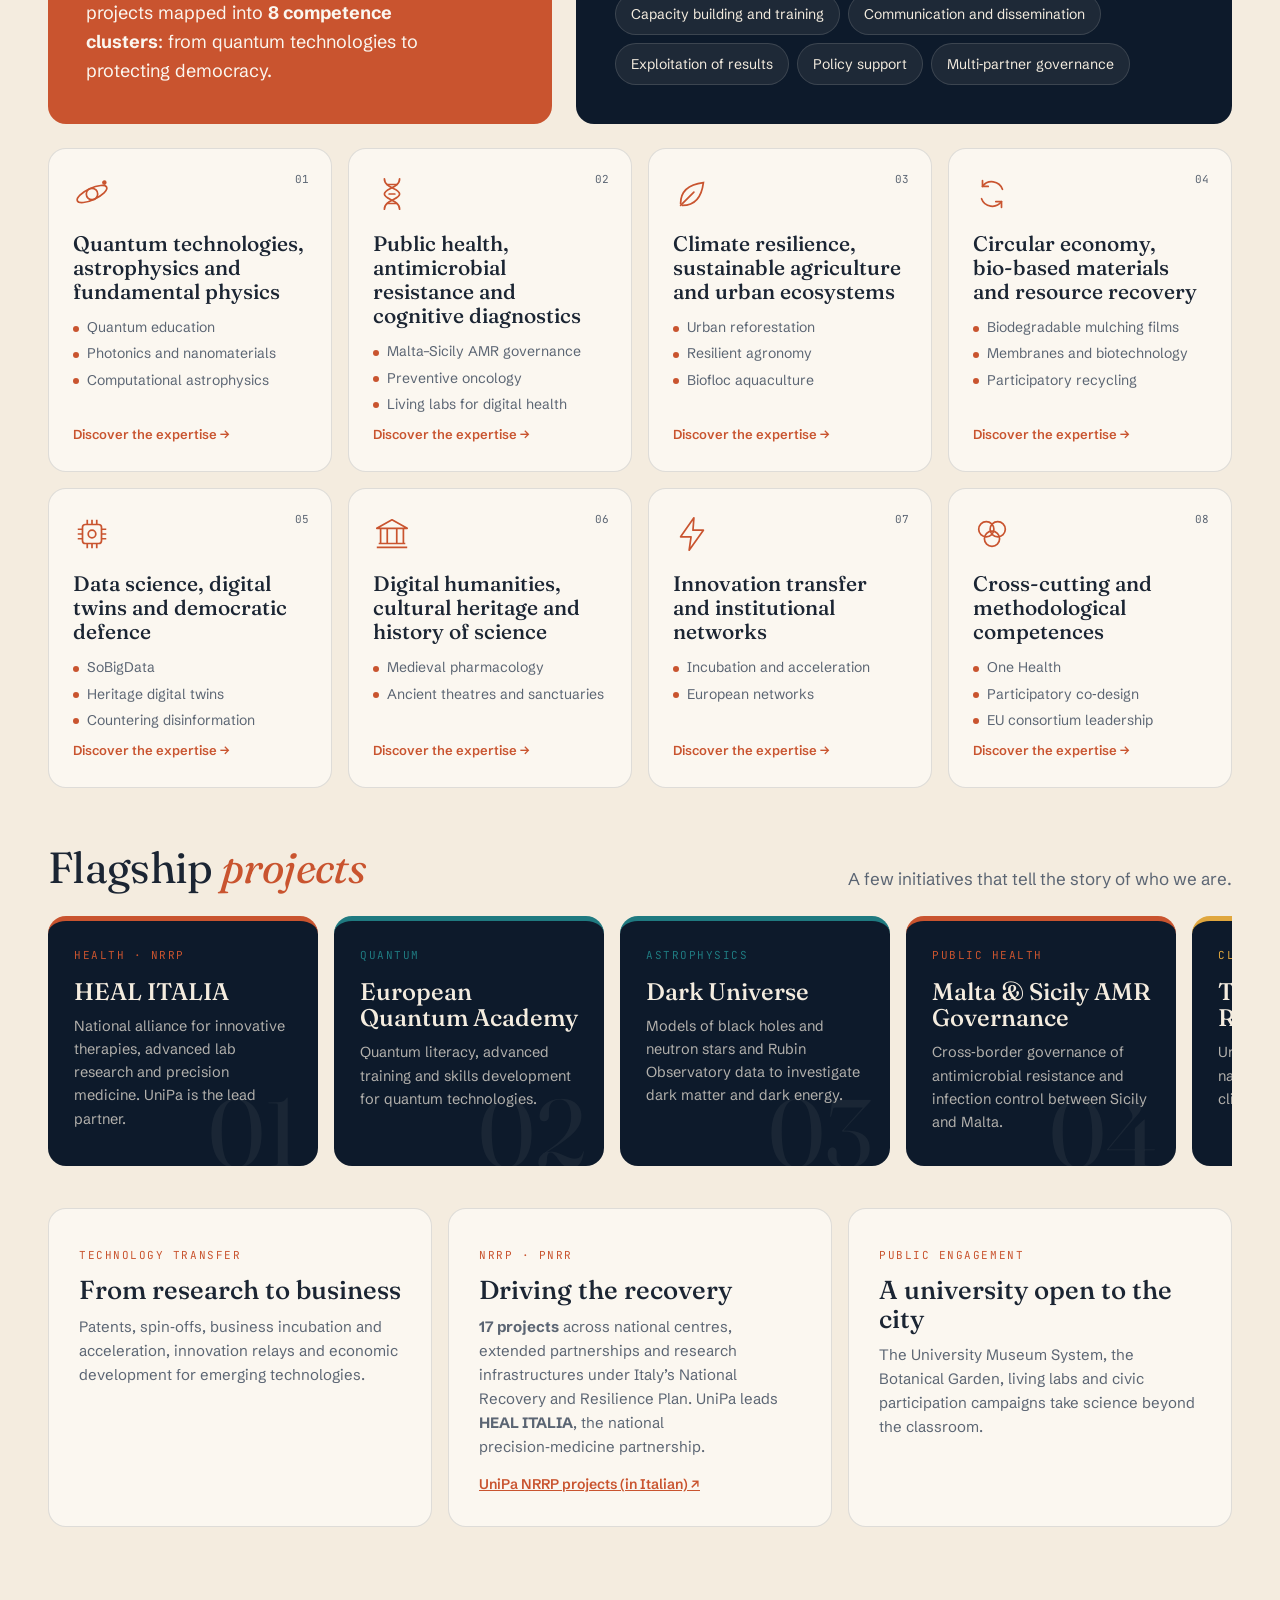
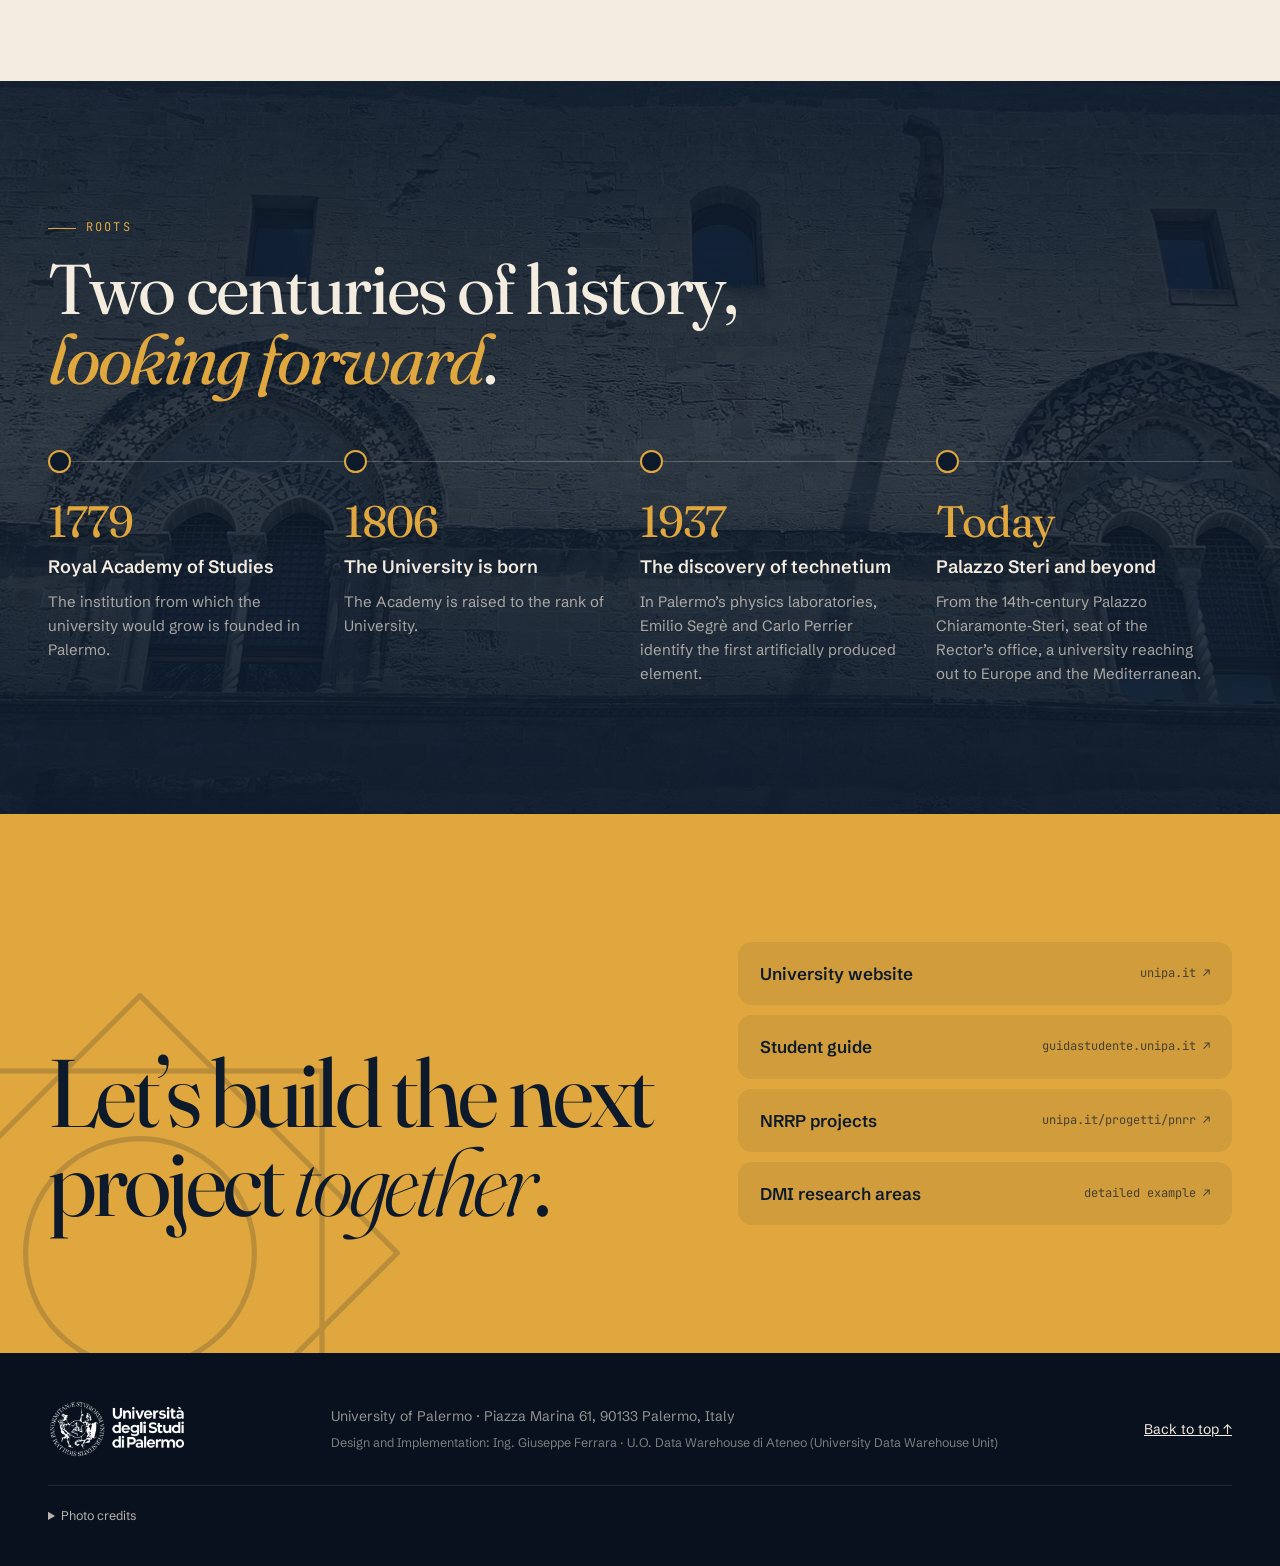
==== commit ca844456: "Footer: crediti di progettazione e implementazione Co-Authored-By: Claude Opus 5.5 <noreply@anthropi" ====
--- a/en/index.html
+++ b/en/index.html
@@ -447,7 +447,7 @@
 <footer>
   <div class="wrap foot">
     <a class="brand" href="#top"><img class="brand-logo" src="../assets/logo-unipa-white.png" alt="Università degli Studi di Palermo" width="219" height="89"></a>
-    <p>University of Palermo · Piazza Marina 61, 90133 Palermo, Italy</p>
+    <p>University of Palermo · Piazza Marina 61, 90133 Palermo, Italy<br><span class="foot-credit">Design and Implementation: Ing. Giuseppe Ferrara · U.O. Data Warehouse di Ateneo (University Data Warehouse Unit)</span></p>
     <p><a href="#top">Back to top ↑</a></p>
   </div>
   <div class="wrap credits">
--- a/css/style.css
+++ b/css/style.css
@@ -721,3 +721,5 @@
   .hero-photo img { object-position: 50% 20%; }
   .hero { padding-top: 46svh; }
 }
+
+.foot-credit { display: inline-block; margin-top: 6px; font-size: 12.5px; color: rgba(244,236,223,.5); }
